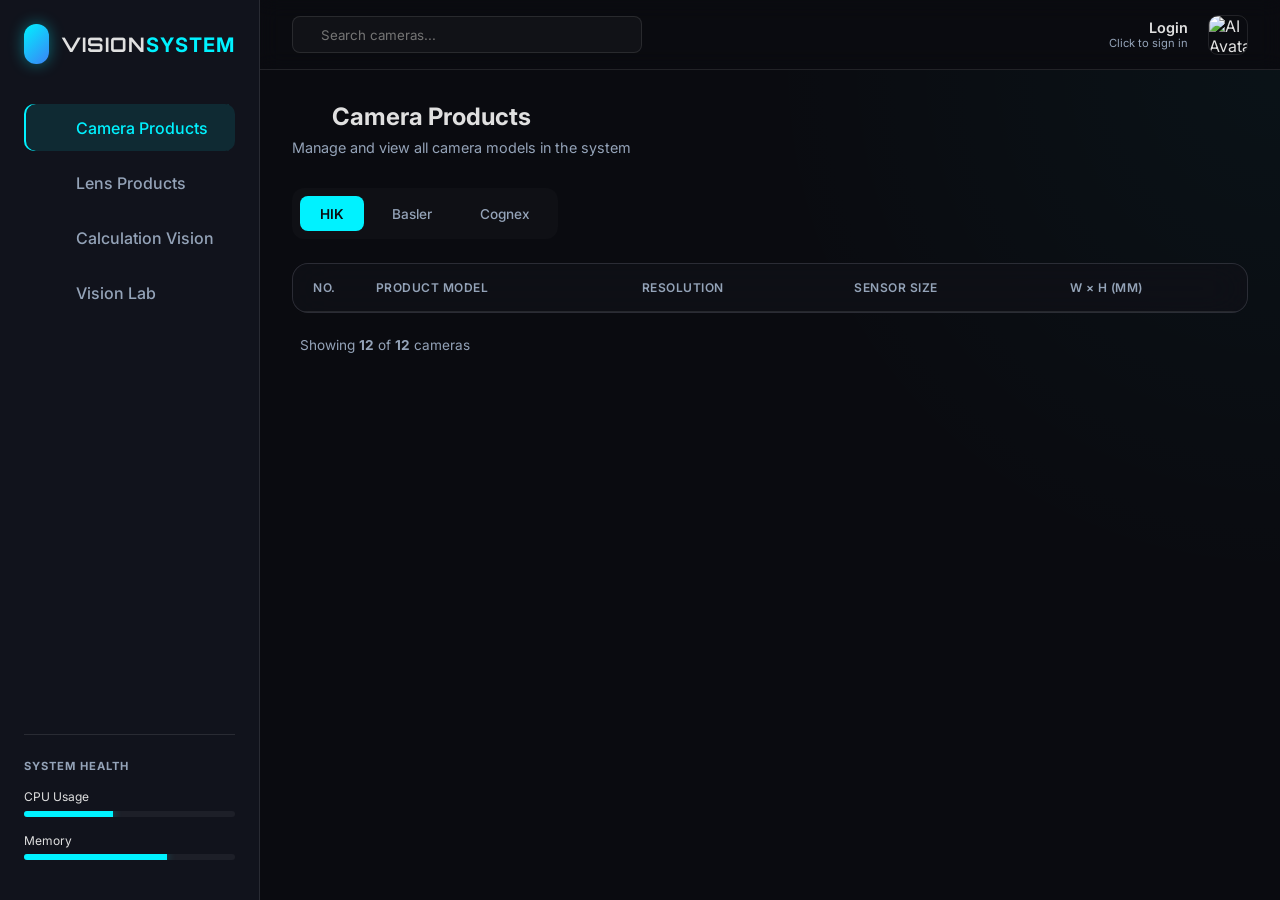
==== index.html @ fbef37b5 "Update index.html" ====
<!DOCTYPE html>
<html lang="vi">

<head>
    <meta charset="UTF-8">
    <meta name="viewport" content="width=device-width, initial-scale=1.0, viewport-fit=cover">
    <title>Vision System | Camera Management</title>
    <link rel="stylesheet" href="style.css">
    <link rel="preconnect" href="https://fonts.googleapis.com">
    <link rel="preconnect" href="https://fonts.gstatic.com" crossorigin>
    <link
        href="https://fonts.googleapis.com/css2?family=Inter:wght@300;400;500;600;700&family=Orbitron:wght@400;500;700&display=swap"
        rel="stylesheet">
    <script src="https://unpkg.com/lucide@latest"></script>
</head>

<body>
    <div class="app-container">
        <!-- Sidebar -->
        <aside class="sidebar">
            <div class="logo-container">
                <div class="logo-icon">
                    <i data-lucide="eye"></i>
                </div>
                <span class="logo-text">VISION<span>SYSTEM</span></span>
            </div>

            <nav class="nav-links">
                <a href="#" class="nav-item active" data-tab="cameras">
                    <i data-lucide="camera"></i>
                    <span>Camera Products</span>
                </a>
                <a href="#" class="nav-item" data-tab="lenses">
                    <i data-lucide="aperture"></i>
                    <span>Lens Products</span>
                </a>
                <a href="#" class="nav-item" data-tab="analytics" id="nav-calc">
                    <i data-lucide="calculator"></i>
                    <span>Calculation Vision</span>
                </a>
                <a href="#" class="nav-item" data-tab="vision-lab">
                    <i data-lucide="wrench"></i>
                    <span>Vision Lab</span>
                </a>
                <!-- <a href="#" class="nav-item" data-tab="settings">
                    <i data-lucide="settings"></i>
                    <span>Settings</span>
                </a> -->
            </nav>

            <div class="system-status">
                <div class="status-header">SYSTEM HEALTH</div>
                <div class="status-bar-container">
                    <div class="status-label">CPU Usage</div>
                    <div class="status-bar">
                        <div class="progress" style="width: 42%;"></div>
                    </div>
                </div>
                <div class="status-bar-container">
                    <div class="status-label">Memory</div>
                    <div class="status-bar">
                        <div class="progress" style="width: 68%;"></div>
                    </div>
                </div>
            </div>
        </aside>
        <div class="sidebar-overlay" id="sidebar-overlay"></div>

        <!-- Main Content -->
        <main class="main-content">
            <header class="top-bar">
                <div class="mobile-toggle" id="mobile-sidebar-toggle">
                    <i data-lucide="menu"></i>
                </div>
                <div class="search-container">
                    <i data-lucide="search"></i>
                    <input type="text" id="search-input" placeholder="Search cameras...">
                </div>
                <div class="user-profile">
                    <div class="user-info" id="user-login-trigger" style="cursor: pointer;">
                        <span class="user-name" id="display-user-name">Login</span>
                        <span class="user-role" id="display-user-role">Click to sign in</span>
                    </div>
                    <div class="avatar">
                        <img src="https://api.dicebear.com/7.x/bottts-neutral/svg?seed=VisionAI&backgroundColor=0d1117&eyes=eva&mouth=smile01"
                            alt="AI Avatar">
                    </div>
                    <button id="logout-btn" class="logout-btn" style="display: none;" title="Logout">
                        <i data-lucide="log-out"></i>
                    </button>
                </div>
            </header>

            <!-- Tab Content Area -->
            <div class="tab-content-area">

                <!-- Lens Products Tab -->
                <section id="tab-lenses" class="tab-panel">
                    <div class="page-header">
                        <h1><i data-lucide="aperture"></i> Lens Products</h1>
                        <p>Fixed Aperture and Telecentric Lens catalog</p>
                    </div>

                    <!-- Inner Tabs for Lens Categories -->
                    <div class="inner-tabs">
                        <button class="inner-tab-btn active" data-lens-category="fa">Lens FA</button>
                        <button class="inner-tab-btn" data-lens-category="tele">Lens Tele</button>
                    </div>

                    <!-- Lens FA Content -->
                    <div id="lens-fa-content" class="lens-category-content">
                        <div class="table-container glass-panel">
                            <table class="data-table" id="lens-table">
                                <thead>
                                    <tr>
                                        <th style="width: 50px;">No.</th>
                                        <th>Product Model</th>
                                        <th>Focal Length</th>
                                        <th>Image Size</th>
                                    </tr>
                                </thead>
                                <tbody id="lens-tbody">
                                    <!-- Data will be injected by JS -->
                                </tbody>
                            </table>
                        </div>
                        <div class="table-footer">
                            <span class="table-info">Showing <strong id="lens-showing-count">0</strong> of <strong
                                    id="lens-total-count">0</strong> lenses</span>
                        </div>
                    </div>

                    <!-- Lens Tele Content -->
                    <div id="lens-tele-content" class="lens-category-content" style="display: none;">
                        <div class="table-container glass-panel">
                            <table class="data-table" id="tele-table">
                                <thead>
                                    <tr>
                                        <th style="width: 50px;">No.</th>
                                        <th>Model Name</th>
                                        <th>Sensor Size</th>
                                        <th>Working Distance</th>
                                    </tr>
                                </thead>
                                <tbody id="tele-tbody">
                                    <!-- Data will be injected by JS -->
                                </tbody>
                            </table>
                        </div>
                        <div class="table-footer">
                            <span class="table-info">Showing <strong id="tele-showing-count">0</strong> of <strong
                                    id="tele-total-count">0</strong> lenses</span>
                        </div>
                    </div>
                </section>

                <!-- Camera List Tab -->
                <section id="tab-cameras" class="tab-panel active">
                    <div class="page-header">
                        <h1><i data-lucide="camera"></i> Camera Products</h1>
                        <p>Manage and view all camera models in the system</p>
                    </div>

                    <!-- Tab Control for Camera Categories -->
                    <div class="inner-tabs">
                        <button class="inner-tab-btn active" data-category="hik">HIK</button>
                        <button class="inner-tab-btn" data-category="basler">Basler</button>
                        <button class="inner-tab-btn" data-category="cognex">Cognex</button>
                    </div>

                    <!-- Camera Table -->
                    <div class="table-container glass-panel">
                        <table class="data-table" id="camera-table">
                            <thead>
                                <tr>
                                    <th style="width: 50px;">No.</th>
                                    <th>Product Model</th>
                                    <th>Resolution</th>
                                    <th>Sensor Size</th>
                                    <th>W × H (mm)</th>
                                </tr>
                            </thead>
                            <tbody id="camera-tbody">
                                <!-- Data will be injected by JS -->
                            </tbody>
                        </table>
                    </div>

                    <div class="table-footer">
                        <span class="table-info">Showing <strong id="showing-count">12</strong> of <strong
                                id="total-count">12</strong> cameras</span>
                        <div class="pagination" id="pagination-container">
                            <!-- Pagination buttons will be injected by JS -->
                        </div>
                    </div>
                </section>



                <!-- Calculation Vision Tab -->
                <section id="tab-analytics" class="tab-panel">
                    <div class="page-header">
                        <h1><i data-lucide="calculator"></i> Calculation Vision</h1>
                        <p>Calculate Field of View (FOV) based on lens and camera parameters</p>
                    </div>

                    <!-- FA Lens Calculator -->
                    <div class="calculator-container glass-panel" style="margin-bottom: 2.5rem;">
                        <h2
                            style="margin-bottom: 1.5rem; display: flex; align-items: center; gap: 0.5rem; font-size: 1.25rem; color: var(--accent);">
                            <i data-lucide="aperture"></i> FA Lens Calculator
                        </h2>
                        <div class="calc-grid">
                            <!-- Lens Selection -->
                            <div class="calc-section">
                                <h3><i data-lucide="aperture"></i> Lens Parameters</h3>
                                <div class="calc-row">
                                    <label for="calc-lens-type">Lens Type</label>
                                    <div class="search-select-container">
                                        <input type="text" id="calc-lens-type" class="calc-input search-select-input"
                                            placeholder="-- Search Lens --" autocomplete="off">
                                        <div class="search-select-results" id="calc-lens-results"></div>
                                    </div>
                                </div>
                                <div class="calc-row">
                                    <label for="calc-focal-length">Focal Length</label>
                                    <input type="text" id="calc-focal-length" class="calc-input" readonly
                                        placeholder="Auto from lens">
                                </div>
                                <div class="calc-row">
                                    <label for="calc-image-size">Image Size</label>
                                    <input type="text" id="calc-image-size" class="calc-input" readonly
                                        placeholder="Auto from lens">
                                </div>
                                <div class="calc-row-flex">
                                    <div class="checkbox-group">
                                        <input type="checkbox" id="use-adapter-ring">
                                        <label for="use-adapter-ring">Adapter Ring</label>
                                    </div>
                                    <div class="input-group-sub" id="ring-length-container" style="display: none;">
                                        <label for="calc-ring-length">Length (mm)</label>
                                        <input type="number" id="calc-ring-length" class="calc-input-small" value="5"
                                            step="0.5" min="0">
                                    </div>
                                </div>
                            </div>

                            <!-- Camera Selection -->
                            <div class="calc-section">
                                <h3><i data-lucide="camera"></i> Camera Parameters</h3>
                                <div class="calc-row">
                                    <label for="calc-camera-type">Camera Type</label>
                                    <div class="search-select-container">
                                        <input type="text" id="calc-camera-type" class="calc-input search-select-input"
                                            placeholder="-- Search Camera --" autocomplete="off">
                                        <div class="search-select-results" id="calc-camera-results"></div>
                                    </div>
                                </div>
                                <div class="calc-row">
                                    <label for="calc-sensor-size">Sensor Size (W×H)</label>
                                    <input type="text" id="calc-sensor-size" class="calc-input" readonly
                                        placeholder="Auto from camera">
                                </div>
                            </div>

                            <!-- FOV Calculation -->
                            <div class="calc-section calc-results">
                                <h3><i data-lucide="scan"></i> FOV Calculation</h3>
                                <div class="calc-row">
                                    <label for="calc-fov-width">FOV Width (mm)</label>
                                    <input type="number" id="calc-fov-width" class="calc-input"
                                        placeholder="Enter or Result">
                                </div>
                                <div class="calc-row">
                                    <label for="calc-fov-height">FOV Height (mm)</label>
                                    <input type="text" id="calc-fov-height" class="calc-input result" readonly
                                        placeholder="Auto calculated">
                                </div>
                                <div class="calc-row">
                                    <label for="calc-working-distance">Working Distance (mm)</label>
                                    <input type="number" id="calc-working-distance" class="calc-input"
                                        placeholder="Enter or Result">
                                </div>
                                <div class="calc-row">
                                    <label for="calc-pixel-size">Pixel Size (mm/px)</label>
                                    <input type="text" id="calc-pixel-size" class="calc-input result" readonly
                                        placeholder="Auto calculated">
                                </div>
                                <div class="calc-row">
                                    <label for="calc-vision-error">Vision Accuracy (mm)</label>
                                    <input type="text" id="calc-vision-error" class="calc-input result" readonly
                                        placeholder="Auto calculated">
                                </div>
                                <div class="calc-btn-group">
                                    <button id="calc-fov-btn" class="calc-btn">
                                        <i data-lucide="arrow-right"></i> WD → FOV
                                    </button>
                                    <button id="calc-wd-btn" class="calc-btn calc-btn-alt">
                                        <i data-lucide="arrow-left"></i> FOV → WD
                                    </button>
                                </div>
                            </div>
                        </div>
                    </div>

                    <!-- Telecentric Lens Calculator -->
                    <div class="calculator-container glass-panel">
                        <h2
                            style="margin-bottom: 1.5rem; display: flex; align-items: center; gap: 0.5rem; font-size: 1.25rem; color: var(--purple);">
                            <i data-lucide="focus"></i> Telecentric Lens Calculator
                        </h2>
                        <div class="calc-grid">
                            <!-- Lens Selection -->
                            <div class="calc-section">
                                <h3><i data-lucide="focus"></i> Tele Lens Parameters</h3>
                                <div class="calc-row">
                                    <label for="tele-calc-lens-type">Lens Type</label>
                                    <div class="search-select-container">
                                        <input type="text" id="tele-calc-lens-type"
                                            class="calc-input search-select-input" placeholder="-- Search Tele Lens --"
                                            autocomplete="off">
                                        <div class="search-select-results" id="tele-calc-lens-results"></div>
                                    </div>
                                </div>
                                <div class="calc-row">
                                    <label for="tele-calc-magnification">Magnification (β)</label>
                                    <input type="text" id="tele-calc-magnification" class="calc-input"
                                        placeholder="e.g. 1.0">
                                </div>
                                <div class="calc-row">
                                    <label for="tele-calc-wd-range">Working Distance</label>
                                    <input type="text" id="tele-calc-wd-range" class="calc-input" readonly
                                        placeholder="Auto from lens">
                                </div>
                            </div>

                            <!-- Camera Selection -->
                            <div class="calc-section">
                                <h3><i data-lucide="camera"></i> Camera Parameters</h3>
                                <div class="calc-row">
                                    <label for="tele-calc-camera-type">Camera Type</label>
                                    <div class="search-select-container">
                                        <input type="text" id="tele-calc-camera-type"
                                            class="calc-input search-select-input" placeholder="-- Search Camera --"
                                            autocomplete="off">
                                        <div class="search-select-results" id="tele-calc-camera-results"></div>
                                    </div>
                                </div>
                                <div class="calc-row">
                                    <label for="tele-calc-sensor-size">Sensor Size (W×H)</label>
                                    <input type="text" id="tele-calc-sensor-size" class="calc-input" readonly
                                        placeholder="Auto from camera">
                                </div>
                            </div>

                            <!-- FOV Calculation -->
                            <div class="calc-section calc-results"
                                style="background: rgba(139, 92, 246, 0.05); border-color: rgba(139, 92, 246, 0.2);">
                                <h3><i data-lucide="scan"></i> FOV Calculation</h3>
                                <div class="calc-row">
                                    <label>Calculation Mode</label>
                                    <div
                                        style="font-size: 0.75rem; color: var(--text-secondary); margin-bottom: 0.5rem;">
                                        FOV = Sensor Size / Magnification
                                    </div>
                                </div>
                                <div class="calc-row">
                                    <label for="tele-calc-fov-width">FOV Width (mm)</label>
                                    <input type="text" id="tele-calc-fov-width" class="calc-input result" readonly
                                        placeholder="Result"
                                        style="color: var(--purple); border-color: var(--purple); background: rgba(139, 92, 246, 0.1);">
                                </div>
                                <div class="calc-row">
                                    <label for="tele-calc-fov-height">FOV Height (mm)</label>
                                    <input type="text" id="tele-calc-fov-height" class="calc-input result" readonly
                                        placeholder="Result"
                                        style="color: var(--purple); border-color: var(--purple); background: rgba(139, 92, 246, 0.1);">
                                </div>
                                <div class="calc-row">
                                    <label for="tele-calc-pixel-size">Pixel Size (mm/px)</label>
                                    <input type="text" id="tele-calc-pixel-size" class="calc-input result" readonly
                                        placeholder="Result"
                                        style="color: var(--purple); border-color: var(--purple); background: rgba(139, 92, 246, 0.1);">
                                </div>
                                <div class="calc-row">
                                    <label for="tele-calc-vision-error">Vision Accuracy (mm)</label>
                                    <input type="text" id="tele-calc-vision-error" class="calc-input result" readonly
                                        placeholder="Result"
                                        style="color: var(--purple); border-color: var(--purple); background: rgba(139, 92, 246, 0.1);">
                                </div>
                                <button id="tele-calc-fov-btn" class="calc-btn"
                                    style="background: linear-gradient(135deg, var(--purple), var(--blue));">
                                    <i data-lucide="calculator"></i> Calculate FOV
                                </button>
                            </div>
                        </div>
                    </div>
                </section>

                <!-- Vision Lab Tab (Consolidated) -->
                <section id="tab-vision-lab" class="tab-panel">
                    <div class="page-header">
                        <h1><i data-lucide="wrench"></i> Vision Lab</h1>
                        <p>Image simulation and processing tools</p>
                    </div>

                    <!-- Inner Tabs for Vision Lab -->
                    <div class="inner-tabs" style="margin-bottom: 2rem;">
                        <button class="inner-tab-btn active" data-vision-tool="lighting">Lighting Simulation</button>
                        <button class="inner-tab-btn" data-vision-tool="converter">Image Converter</button>
                    </div>

                    <!-- Lighting Sim Content -->
                    <div id="vision-lighting-content" class="vision-tool-content">
                        <div class="light-sim-container">
                            <!-- Controls Sidebar -->
                            <div class="light-controls glass-panel">
                                <div class="control-group">
                                    <h3><i data-lucide="upload"></i> Input Image</h3>
                                    <div class="upload-options">
                                        <div class="upload-area" id="light-upload-area">
                                            <i data-lucide="image-plus"></i>
                                            <span>Upload File</span>
                                            <input type="file" id="light-file-input" accept="image/*"
                                                style="display: none;">
                                        </div>
                                        <button class="camera-btn" id="light-camera-btn">
                                            <i data-lucide="camera"></i>
                                            <span>Take Photo</span>
                                        </button>
                                    </div>
                                    <!-- Camera Preview Container (Hidden by default) -->
                                    <div id="camera-preview-container" style="display: none; margin-top: 1rem;">
                                        <video id="camera-video" autoplay playsinline
                                            style="width: 100%; border-radius: 8px; border: 1px solid var(--accent);"></video>
                                        <button id="camera-capture-btn" class="calc-btn" style="margin-top: 0.5rem;">
                                            <i data-lucide="aperture"></i> Capture
                                        </button>
                                    </div>
                                </div>

                                <div class="control-group">
                                    <h3><i data-lucide="layers"></i> Light Source</h3>
                                    <div class="light-modes-grid">
                                        <button class="light-mode-btn active" data-light="none"
                                            title="Normal lighting">Normal</button>
                                        <button class="light-mode-btn" data-light="coaxial"
                                            title="Specular surfaces, engravings">Coaxial</button>
                                        <button class="light-mode-btn" data-light="ring-flat"
                                            title="General inspection, high contrast">Ring Flat</button>
                                        <button class="light-mode-btn" data-light="darkfield"
                                            title="Scratches, cracks, edges">Dark Field</button>
                                        <button class="light-mode-btn" data-light="backlight"
                                            title="Sizing, outer dimensions">Backlight</button>
                                        <button class="light-mode-btn" data-light="dome"
                                            title="Highly reflective, curved parts">Diffuse Dome</button>
                                        <button class="light-mode-btn" data-light="bar"
                                            title="Side lighting, texture">Bar Light</button>
                                        <button class="light-mode-btn" data-light="diffuse"
                                            title="Uniform broad lighting">Diffuse Area</button>
                                    </div>
                                    <div id="light-usage-tip" class="usage-tip-panel">
                                        <span class="tip-label">Application Tip:</span>
                                        <span id="light-tip-text">Choose a light source to see best usage
                                            scenarios.</span>
                                    </div>
                                </div>

                                <div class="control-group">
                                    <h3><i data-lucide="sliders"></i> Adjustments</h3>
                                    <div class="slider-row">
                                        <label>Intensity</label>
                                        <input type="range" id="light-intensity" min="0" max="200" value="100">
                                    </div>
                                    <div class="slider-row">
                                        <label>Contrast / Sharpness</label>
                                        <input type="range" id="light-contrast" min="0" max="200" value="100">
                                    </div>
                                    <div class="slider-row" id="threshold-container" style="display: none;">
                                        <label>Threshold (Backlight)</label>
                                        <input type="range" id="light-threshold" min="0" max="255" value="128">
                                    </div>
                                    <div class="slider-row" id="edge-container" style="display: none;">
                                        <label>Edge Sensitivity (Dark Field)</label>
                                        <input type="range" id="light-edge" min="0" max="100" value="30">
                                    </div>
                                </div>
                            </div>

                            <!-- Preview Area -->
                            <div class="light-preview-pane glass-panel">
                                <div class="preview-wrapper" id="light-preview-wrapper">
                                    <div class="no-image-placeholder">
                                        <i data-lucide="image"></i>
                                        <p>Please upload an image to start simulation</p>
                                    </div>
                                    <img id="light-sim-image" src="" alt="Simulated Image" style="display: none;">
                                    <div id="light-overlay-layer"></div>
                                </div>
                            </div>
                        </div>
                    </div>

                    <!-- Image Converter Content -->
                    <div id="vision-converter-content" class="vision-tool-content" style="display: none;">
                        <div class="converter-container">
                            <!-- Controls -->
                            <div class="converter-controls glass-panel">
                                <div class="control-group">
                                    <h3><i data-lucide="upload"></i> Input Image</h3>
                                    <div class="upload-area" id="conv-upload-area">
                                        <i data-lucide="image-plus"></i>
                                        <span>Select Color Image</span>
                                        <input type="file" id="conv-file-input" accept="image/*" style="display: none;">
                                    </div>
                                </div>

                                <div class="control-group">
                                    <h3><i data-lucide="settings"></i> Conversion Mode</h3>
                                    <select id="conv-mode-select" class="calc-input">
                                        <option value="intensity">Intensity</option>
                                        <option value="red">Red Channel</option>
                                        <option value="green">Green Channel</option>
                                        <option value="blue">Blue Channel</option>
                                        <option value="hsi-i">HSI Intensity</option>
                                        <option value="hsi-s">HSI Saturation</option>
                                        <option value="hsi-h">HSI Hue</option>
                                    </select>
                                </div>

                                <div class="control-group" style="margin-top: auto;">
                                    <button id="conv-download-btn" class="calc-btn" disabled>
                                        <i data-lucide="download"></i> Download Image
                                    </button>
                                </div>
                            </div>

                            <!-- Preview Panes -->
                            <div class="converter-previews">
                                <div class="preview-card glass-panel">
                                    <div class="preview-header">ORIGINAL</div>
                                    <div class="preview-canvas-container">
                                        <canvas id="conv-source-canvas"></canvas>
                                        <div class="canvas-placeholder" id="conv-source-placeholder">
                                            <i data-lucide="image"></i>
                                            <p>No Image</p>
                                        </div>
                                    </div>
                                </div>
                                <div class="preview-card glass-panel highlight-border">
                                    <div class="preview-header">CONVERTED (MONO)</div>
                                    <div class="preview-canvas-container">
                                        <canvas id="conv-result-canvas"></canvas>
                                        <div class="canvas-placeholder" id="conv-result-placeholder">
                                            <i data-lucide="cpu"></i>
                                            <p>Waiting for conversion...</p>
                                        </div>
                                    </div>
                                </div>
                            </div>
                        </div>
                    </div>
                </section>

                <!-- Settings Tab
                <section id="tab-settings" class="tab-panel">
                    <div class="page-header">
                        <h1><i data-lucide="settings"></i> Settings</h1>
                        <p>System configuration and preferences</p>
                    </div>
                    <div class="coming-soon">
                        <i data-lucide="construction"></i>
                        <span>Settings Module Coming Soon</span>
                    </div>
                </section> -->
            </div>
        </main>
    </div>

    <!-- Login Modal -->
    <div class="modal-overlay" id="login-modal">
        <div class="login-card glass-panel">
            <div class="login-header">
                <i data-lucide="lock"></i>
                <h2>Security Login</h2>
                <p>Authorized personnel only</p>
            </div>
            <form id="login-form">
                <div class="form-group">
                    <label>User ID</label>
                    <div class="input-with-icon">
                        <i data-lucide="user"></i>
                        <input type="text" id="login-id" value="Admin" placeholder="Enter ID" required>
                    </div>
                </div>
                <div class="form-group">
                    <label>Password</label>
                    <div class="input-with-icon">
                        <i data-lucide="key"></i>
                        <input type="password" id="login-pass" placeholder="Enter Password" required>
                    </div>
                </div>
                <div id="login-error" class="login-error-msg"></div>
                <button type="submit" class="login-submit-btn">
                    <span>Sign In</span>
                    <i data-lucide="log-in"></i>
                </button>
            </form>
            <button class="modal-close" id="close-login-btn">
                <i data-lucide="x"></i>
            </button>
        </div>
    </div>

    <script src="app.js"></script>
</body>

</html>
---- style.css ----
:root {
    --bg-dark: #0a0b10;
    --bg-card: rgba(25, 27, 38, 0.7);
    --bg-sidebar: #11131c;
    --accent: #00f2ff;
    --accent-glow: rgba(0, 242, 255, 0.4);
    --text-primary: #e0e0e0;
    --text-secondary: #94a3b8;
    --glass-border: rgba(255, 255, 255, 0.1);
    --blue: #3b82f6;
    --purple: #8b5cf6;
    --green: #10b981;
    --orange: #f59e0b;
    --red: #ef4444;
}

* {
    margin: 0;
    padding: 0;
    box-sizing: border-box;
    font-family: 'Inter', sans-serif;
}

body {
    background-color: var(--bg-dark);
    color: var(--text-primary);
    height: 100vh;
    overflow: hidden;
}

.app-container {
    display: flex;
    height: 100vh;
    width: 100vw;
}

/* Sidebar */
.sidebar {
    width: 260px;
    background-color: var(--bg-sidebar);
    border-right: 1px solid var(--glass-border);
    display: flex;
    flex-direction: column;
    padding: 1.5rem;
    z-index: 100;
}

.logo-container {
    display: flex;
    align-items: center;
    gap: 0.75rem;
    margin-bottom: 2.5rem;
}

.logo-icon {
    width: 40px;
    height: 40px;
    background: linear-gradient(135deg, var(--accent), var(--blue));
    border-radius: 12px;
    display: flex;
    align-items: center;
    justify-content: center;
    color: var(--bg-dark);
    box-shadow: 0 0 15px var(--accent-glow);
}

.logo-text {
    font-family: 'Orbitron', sans-serif;
    font-weight: 700;
    font-size: 1.25rem;
    letter-spacing: 1px;
}

.logo-text span {
    color: var(--accent);
}

.nav-links {
    display: flex;
    flex-direction: column;
    gap: 0.5rem;
    flex-grow: 1;
}

.nav-item {
    display: flex;
    align-items: center;
    gap: 1rem;
    padding: 0.85rem 1rem;
    text-decoration: none;
    color: var(--text-secondary);
    border-radius: 10px;
    transition: all 0.2s ease;
    font-weight: 500;
    cursor: pointer;
}

.nav-item i {
    width: 20px;
}

.nav-item:hover {
    background: rgba(255, 255, 255, 0.05);
    color: var(--text-primary);
}

.nav-item.active {
    background: rgba(0, 242, 255, 0.1);
    color: var(--accent);
    box-shadow: inset 2px 0 0 var(--accent);
}

.system-status {
    margin-top: 2rem;
    padding-top: 1.5rem;
    border-top: 1px solid var(--glass-border);
}

.status-header {
    font-size: 0.7rem;
    color: var(--text-secondary);
    letter-spacing: 1px;
    margin-bottom: 1rem;
    font-weight: 700;
}

.status-bar-container {
    margin-bottom: 1rem;
}

.status-label {
    font-size: 0.75rem;
    margin-bottom: 0.4rem;
}

.status-bar {
    height: 6px;
    background: rgba(255, 255, 255, 0.05);
    border-radius: 3px;
    overflow: hidden;
}

.progress {
    height: 100%;
    background: var(--accent);
    box-shadow: 0 0 10px var(--accent-glow);
    transition: width 0.5s ease-out;
}

/* Main Content */
.main-content {
    flex-grow: 1;
    display: flex;
    flex-direction: column;
    overflow: hidden;
}

.top-bar {
    height: 70px;
    padding: 0 2rem;
    display: flex;
    align-items: center;
    justify-content: space-between;
    border-bottom: 1px solid var(--glass-border);
    backdrop-filter: blur(10px);
    flex-shrink: 0;
}

.search-container {
    display: flex;
    align-items: center;
    gap: 0.75rem;
    background: rgba(255, 255, 255, 0.03);
    padding: 0.6rem 1rem;
    border-radius: 8px;
    width: 350px;
    border: 1px solid var(--glass-border);
}

.search-container input {
    background: none;
    border: none;
    color: var(--text-primary);
    width: 100%;
    outline: none;
}

.user-profile {
    display: flex;
    align-items: center;
    gap: 1.25rem;
}

.notifications {
    position: relative;
    cursor: pointer;
    color: var(--text-secondary);
}

.notification-badge {
    position: absolute;
    top: -6px;
    right: -6px;
    background: var(--red);
    color: #fff;
    font-size: 0.6rem;
    font-weight: 700;
    padding: 2px 5px;
    border-radius: 10px;
}

.divider {
    width: 1px;
    height: 30px;
    background: var(--glass-border);
}

.user-info {
    display: flex;
    flex-direction: column;
    align-items: flex-end;
}

.user-name {
    font-weight: 600;
    font-size: 0.9rem;
}

.user-role {
    font-size: 0.7rem;
    color: var(--text-secondary);
}

.avatar {
    width: 40px;
    height: 40px;
    border-radius: 10px;
    overflow: hidden;
    border: 1px solid var(--glass-border);
}

.avatar img {
    width: 100%;
    height: 100%;
    object-fit: cover;
}

/* Tab Content Area */
.tab-content-area {
    flex-grow: 1;
    padding: 2rem;
    overflow-y: auto;
    background: radial-gradient(circle at top right, rgba(0, 242, 255, 0.03), transparent 40%);
}

.tab-panel {
    display: none;
    animation: fadeIn 0.3s ease;
}

.tab-panel.active {
    display: block;
}

@keyframes fadeIn {
    from {
        opacity: 0;
        transform: translateY(10px);
    }

    to {
        opacity: 1;
        transform: translateY(0);
    }
}

.page-header {
    margin-bottom: 2rem;
}

.page-header h1 {
    font-size: 1.5rem;
    display: flex;
    align-items: center;
    gap: 0.75rem;
    margin-bottom: 0.5rem;
}

.page-header h1 i {
    color: var(--accent);
    width: 28px;
}

.page-header p {
    color: var(--text-secondary);
    font-size: 0.9rem;
}

/* Stats Grid */
.stats-grid {
    display: grid;
    grid-template-columns: repeat(auto-fit, minmax(200px, 1fr));
    gap: 1.5rem;
}

.stat-card {
    background: var(--bg-card);
    border: 1px solid var(--glass-border);
    border-radius: 16px;
    padding: 1.5rem;
    display: flex;
    align-items: center;
    gap: 1.25rem;
    backdrop-filter: blur(12px);
    transition: transform 0.3s ease, border-color 0.3s ease;
}

.stat-card:hover {
    transform: translateY(-5px);
    border-color: rgba(255, 255, 255, 0.2);
}

.stat-icon {
    width: 50px;
    height: 50px;
    border-radius: 12px;
    display: flex;
    align-items: center;
    justify-content: center;
}

.stat-icon.blue {
    background: rgba(59, 130, 246, 0.15);
    color: var(--blue);
}

.stat-icon.purple {
    background: rgba(139, 92, 246, 0.15);
    color: var(--purple);
}

.stat-icon.green {
    background: rgba(16, 185, 129, 0.15);
    color: var(--green);
}

.stat-icon.orange {
    background: rgba(245, 158, 11, 0.15);
    color: var(--orange);
}

.stat-info {
    display: flex;
    flex-direction: column;
}

.stat-label {
    font-size: 0.8rem;
    color: var(--text-secondary);
}

.stat-value {
    font-size: 1.75rem;
    font-weight: 700;
}

/* Inner Tabs (Category Tabs) */
.inner-tabs {
    display: flex;
    gap: 0.5rem;
    margin-bottom: 1.5rem;
    background: rgba(255, 255, 255, 0.02);
    padding: 0.5rem;
    border-radius: 12px;
    width: fit-content;
}

.inner-tab-btn {
    padding: 0.6rem 1.25rem;
    background: transparent;
    border: none;
    color: var(--text-secondary);
    font-size: 0.85rem;
    font-weight: 500;
    border-radius: 8px;
    cursor: pointer;
    transition: all 0.2s ease;
}

.inner-tab-btn:hover {
    color: var(--text-primary);
    background: rgba(255, 255, 255, 0.05);
}

.inner-tab-btn.active {
    background: var(--accent);
    color: var(--bg-dark);
    font-weight: 600;
}

/* Table Styles */
.table-container {
    border-radius: 16px;
    overflow: hidden;
}

.glass-panel {
    background: var(--bg-card);
    border: 1px solid var(--glass-border);
    backdrop-filter: blur(20px);
}

.data-table {
    width: 100%;
    border-collapse: collapse;
}

.data-table th,
.data-table td {
    padding: 1rem 1.25rem;
    text-align: left;
    border-bottom: 1px solid var(--glass-border);
}

.data-table th {
    background: rgba(0, 0, 0, 0.3);
    font-size: 0.75rem;
    font-weight: 600;
    text-transform: uppercase;
    letter-spacing: 0.5px;
    color: var(--text-secondary);
}

.data-table tbody tr {
    transition: background 0.2s ease;
}

.data-table tbody tr:hover {
    background: rgba(0, 242, 255, 0.05);
}

.data-table td {
    font-size: 0.9rem;
}

.model-name {
    font-weight: 600;
    color: var(--accent);
}

.resolution-badge {
    display: inline-block;
    padding: 0.3rem 0.6rem;
    background: rgba(139, 92, 246, 0.15);
    color: var(--purple);
    border-radius: 6px;
    font-size: 0.8rem;
    font-weight: 500;
}

.sensor-badge {
    display: inline-block;
    padding: 0.3rem 0.6rem;
    background: rgba(16, 185, 129, 0.15);
    color: var(--green);
    border-radius: 6px;
    font-size: 0.8rem;
    font-weight: 500;
}

.dimension-badge {
    display: inline-block;
    padding: 0.3rem 0.6rem;
    background: rgba(249, 115, 22, 0.15);
    color: #f97316;
    border-radius: 6px;
    font-size: 0.8rem;
    font-weight: 500;
}

.status-badge {
    display: inline-flex;
    align-items: center;
    gap: 0.4rem;
    padding: 0.3rem 0.75rem;
    border-radius: 20px;
    font-size: 0.75rem;
    font-weight: 600;
}

.status-badge.available {
    background: rgba(16, 185, 129, 0.15);
    color: var(--green);
}

.status-badge.delisting {
    background: rgba(245, 158, 11, 0.15);
    color: var(--orange);
}

.status-dot {
    width: 6px;
    height: 6px;
    border-radius: 50%;
    background: currentColor;
}

.action-btn {
    background: rgba(255, 255, 255, 0.05);
    border: 1px solid var(--glass-border);
    color: var(--text-secondary);
    padding: 0.4rem;
    border-radius: 6px;
    cursor: pointer;
    transition: all 0.2s ease;
    margin-right: 0.25rem;
}

.action-btn:hover {
    background: var(--accent);
    color: var(--bg-dark);
    border-color: var(--accent);
}

/* Table Footer */
.table-footer {
    display: flex;
    justify-content: space-between;
    align-items: center;
    margin-top: 1.5rem;
    padding: 0 0.5rem;
}

.table-info {
    font-size: 0.85rem;
    color: var(--text-secondary);
}

.pagination {
    display: flex;
    gap: 0.5rem;
}

.page-btn {
    width: 36px;
    height: 36px;
    display: flex;
    align-items: center;
    justify-content: center;
    background: rgba(255, 255, 255, 0.03);
    border: 1px solid var(--glass-border);
    border-radius: 8px;
    color: var(--text-secondary);
    font-size: 0.85rem;
    cursor: pointer;
    transition: all 0.2s ease;
}

.page-btn:hover {
    background: rgba(255, 255, 255, 0.08);
    color: var(--text-primary);
}

.page-btn.active {
    background: var(--accent);
    color: var(--bg-dark);
    border-color: var(--accent);
}

/* Coming Soon */
.coming-soon {
    display: flex;
    flex-direction: column;
    align-items: center;
    justify-content: center;
    height: 300px;
    color: var(--text-secondary);
    gap: 1rem;
}

.coming-soon i {
    width: 48px;
    height: 48px;
    opacity: 0.5;
}

.coming-soon span {
    font-size: 1.1rem;
}

/* Checkbox */
input[type="checkbox"] {
    width: 16px;
    height: 16px;
    accent-color: var(--accent);
    cursor: pointer;
}

/* Scrollbar */
::-webkit-scrollbar {
    width: 6px;
    height: 6px;
}

::-webkit-scrollbar-track {
    background: transparent;
}

::-webkit-scrollbar-thumb {
    background: rgba(255, 255, 255, 0.1);
    border-radius: 3px;
}

::-webkit-scrollbar-thumb:hover {
    background: rgba(255, 255, 255, 0.2);
}

/* FOV Calculator */
.calculator-container {
    padding: 2rem;
    border-radius: 16px;
}

.calc-grid {
    display: grid;
    grid-template-columns: repeat(3, 1fr);
    gap: 2rem;
}

.calc-section {
    padding: 1.5rem;
    background: rgba(0, 0, 0, 0.2);
    border-radius: 12px;
    border: 1px solid var(--glass-border);
}

.calc-section h3 {
    display: flex;
    align-items: center;
    gap: 0.5rem;
    font-size: 1rem;
    margin-bottom: 1.5rem;
    color: var(--accent);
}

.calc-section h3 i {
    width: 20px;
}

.calc-row {
    margin-bottom: 1.25rem;
}

.calc-row label {
    display: block;
    font-size: 0.8rem;
    color: var(--text-secondary);
    margin-bottom: 0.5rem;
    font-weight: 500;
}

.calc-input {
    width: 100%;
    padding: 0.75rem 1rem;
    background: rgba(255, 255, 255, 0.05);
    border: 1px solid var(--glass-border);
    border-radius: 8px;
    color: var(--text-primary);
    font-size: 0.9rem;
    transition: all 0.2s ease;
}

.calc-input:focus {
    outline: none;
    border-color: var(--accent);
    box-shadow: 0 0 0 3px rgba(0, 242, 255, 0.1);
}

.calc-input[readonly] {
    background: rgba(0, 0, 0, 0.3);
    cursor: default;
}

.calc-input.result {
    background: rgba(0, 242, 255, 0.1);
    border-color: var(--accent);
    color: var(--accent);
    font-weight: 600;
    font-size: 1rem;
}

.calc-btn {
    width: 100%;
    padding: 1rem;
    background: linear-gradient(135deg, var(--accent), var(--blue));
    border: none;
    border-radius: 10px;
    color: var(--bg-dark);
    font-size: 1rem;
    font-weight: 600;
    cursor: pointer;
    display: flex;
    align-items: center;
    justify-content: center;
    gap: 0.5rem;
    transition: all 0.3s ease;
    margin-top: 0.5rem;
}

.calc-btn:hover {
    transform: translateY(-2px);
    box-shadow: 0 8px 20px rgba(0, 242, 255, 0.3);
}

.calc-btn i {
    width: 20px;
}

.calc-results {
    background: rgba(0, 242, 255, 0.05);
    border-color: rgba(0, 242, 255, 0.2);
}

.calc-row-flex {
    display: flex;
    align-items: center;
    gap: 1.5rem;
    margin-top: 1rem;
    padding-top: 1rem;
    border-top: 1px solid var(--glass-border);
}

.checkbox-group {
    display: flex;
    align-items: center;
    gap: 0.5rem;
}

.checkbox-group label {
    margin-bottom: 0;
    cursor: pointer;
}

.input-group-sub {
    display: flex;
    align-items: center;
    gap: 0.75rem;
    animation: slideIn 0.3s ease;
}

.calc-input-small {
    width: 80px;
    padding: 0.5rem;
    background: rgba(255, 255, 255, 0.05);
    border: 1px solid var(--glass-border);
    border-radius: 6px;
    color: var(--accent);
    font-weight: 600;
    text-align: center;
}

@keyframes slideIn {
    from {
        opacity: 0;
        transform: translateX(-10px);
    }

    to {
        opacity: 1;
        transform: translateX(0);
    }
}

@media (max-width: 1200px) {
    .calc-grid {
        grid-template-columns: 1fr 1fr;
    }
}

@media (max-width: 768px) {
    .calc-grid {
        grid-template-columns: 1fr;
    }
}

.calc-btn-group {
    display: flex;
    gap: 0.75rem;
    margin-top: 0.5rem;
}

.calc-btn-group .calc-btn {
    flex: 1;
    padding: 0.85rem;
    font-size: 0.9rem;
}

.calc-btn-alt {
    background: linear-gradient(135deg, var(--purple), var(--blue)) !important;
}

.calc-btn-alt:hover {
    box-shadow: 0 8px 20px rgba(139, 92, 246, 0.3) !important;
}

/* Nav Disabled State */
.nav-item.nav-disabled {
    opacity: 0.5;
    cursor: not-allowed;
    filter: grayscale(1);
    position: relative;
}

/* Modal Overlay */
.modal-overlay {
    position: fixed;
    top: 0;
    left: 0;
    width: 100%;
    height: 100%;
    background: rgba(0, 0, 0, 0.8);
    backdrop-filter: blur(8px);
    display: none;
    /* Hidden by default */
    align-items: center;
    justify-content: center;
    z-index: 1000;
}

.modal-overlay.active {
    display: flex;
}

/* Login Card */
.login-card {
    width: 400px;
    padding: 2.5rem;
    position: relative;
    border: 1px solid rgba(0, 242, 255, 0.2);
    box-shadow: 0 0 50px rgba(0, 0, 0, 0.5), 0 0 20px rgba(0, 242, 255, 0.1);
}

.login-header {
    text-align: center;
    margin-bottom: 2rem;
}

.login-header i {
    width: 50px;
    height: 50px;
    color: var(--accent);
    margin-bottom: 1rem;
}

.login-header h2 {
    font-family: 'Orbitron', sans-serif;
    font-size: 1.5rem;
    margin-bottom: 0.5rem;
    color: var(--text-primary);
}

.login-header p {
    color: var(--text-secondary);
    font-size: 0.85rem;
}

/* Form Styles */
.form-group {
    margin-bottom: 1.5rem;
}

.form-group label {
    display: block;
    font-size: 0.75rem;
    text-transform: uppercase;
    letter-spacing: 1px;
    color: var(--text-secondary);
    margin-bottom: 0.5rem;
}

.input-with-icon {
    position: relative;
    display: flex;
    align-items: center;
}

.input-with-icon i {
    position: absolute;
    left: 1rem;
    width: 18px;
    color: var(--text-secondary);
}

.input-with-icon input {
    width: 100%;
    background: rgba(255, 255, 255, 0.03);
    border: 1px solid var(--glass-border);
    padding: 0.85rem 1rem 0.85rem 3rem;
    border-radius: 10px;
    color: var(--text-primary);
    outline: none;
    transition: all 0.3s ease;
}

.input-with-icon input:focus {
    border-color: var(--accent);
    background: rgba(0, 242, 255, 0.05);
    box-shadow: 0 0 15px rgba(0, 242, 255, 0.1);
}

.login-submit-btn {
    width: 100%;
    padding: 1rem;
    background: linear-gradient(135deg, var(--accent), var(--blue));
    border: none;
    border-radius: 10px;
    color: var(--bg-dark);
    font-weight: 700;
    font-family: 'Orbitron', sans-serif;
    display: flex;
    align-items: center;
    justify-content: center;
    gap: 0.75rem;
    cursor: pointer;
    transition: all 0.3s ease;
    margin-top: 1rem;
}

.login-submit-btn:hover {
    transform: translateY(-2px);
    box-shadow: 0 5px 20px var(--accent-glow);
}

.login-error-msg {
    color: var(--red);
    font-size: 0.85rem;
    margin-bottom: 1rem;
    text-align: center;
    background: rgba(239, 68, 68, 0.1);
    padding: 0.5rem;
    border-radius: 6px;
    display: none;
}

.modal-close {
    position: absolute;
    top: 1rem;
    right: 1rem;
    background: none;
    border: none;
    color: var(--text-secondary);
    cursor: pointer;
    transition: color 0.2s;
}

.modal-close:hover {
    color: var(--text-primary);
}

.logout-btn {
    background: rgba(239, 68, 68, 0.1);
    border: 1px solid rgba(239, 68, 68, 0.2);
    color: var(--red);
    width: 36px;
    height: 36px;
    border-radius: 8px;
    display: flex;
    align-items: center;
    justify-content: center;
    cursor: pointer;
    transition: all 0.2s;
    margin-left: 0.5rem;
}

.logout-btn:hover {
    background: var(--red);
    color: white;
    box-shadow: 0 0 10px rgba(239, 68, 68, 0.4);
}

/* Mobile Responsiveness & iPhone 16 Pro Max Optimization */
.mobile-toggle {
    display: none;
    cursor: pointer;
    color: var(--text-primary);
}

.sidebar-overlay {
    display: none;
    position: fixed;
    top: 0;
    left: 0;
    width: 100vw;
    height: 100vh;
    background: rgba(0, 0, 0, 0.6);
    backdrop-filter: blur(4px);
    z-index: 95;
}

@media (max-width: 1024px) {
    .sidebar {
        position: fixed;
        left: -280px;
        height: 100vh;
        transition: left 0.3s cubic-bezier(0.4, 0, 0.2, 1);
        z-index: 100;
    }

    .sidebar.mobile-active {
        left: 0;
    }

    .sidebar.mobile-active+.sidebar-overlay {
        display: block;
    }

    .mobile-toggle {
        display: block;
        margin-right: 1rem;
    }

    .search-container {
        width: 100%;
        max-width: 300px;
    }
}

@media (max-width: 768px) {
    .top-bar {
        padding: 0 1rem;
        height: 60px;
    }

    .search-container {
        display: none;
        /* Hide search on very small screens or make it an icon */
    }

    .user-info {
        display: none;
        /* Hide user name/role on small screens to save space */
    }

    .tab-content-area {
        padding: 1rem;
    }

    .page-header h1 {
        font-size: 1.25rem;
    }

    .inner-tabs {
        width: 100%;
        overflow-x: auto;
        white-space: nowrap;
        padding-bottom: 0.5rem;
    }

    .table-container {
        overflow-x: auto;
        -webkit-overflow-scrolling: touch;
        margin: 0 -0.5rem;
        /* Allow table to breathe to edges */
        padding: 0 0.5rem;
    }

    .data-table {
        min-width: 700px;
        /* Prevent table columns from squashing too much */
    }

    .logo-text {
        font-size: 1rem;
        white-space: nowrap;
    }

    .pagination {
        transform: scale(0.9);
    }

    /* Calculator Adjustments */
    .calculator-container {
        padding: 1rem;
    }

    .calc-section {
        padding: 1rem;
    }

    .calc-btn-group {
        flex-direction: column;
    }

    /* Modal Adjustments */
    .login-card {
        width: 90%;
        padding: 1.5rem;
    }
}

/* Searchable Select Styles */
.search-select-container {
    position: relative;
    width: 100%;
}

.search-select-results {
    position: absolute;
    top: calc(100% + 5px);
    left: 0;
    right: 0;
    max-height: 250px;
    overflow-y: auto;
    background: rgba(23, 23, 33, 0.95);
    backdrop-filter: blur(20px);
    border: 1px solid rgba(255, 255, 255, 0.1);
    border-radius: 12px;
    z-index: 1000;
    display: none;
    box-shadow: 0 10px 30px rgba(0, 0, 0, 0.5);
}

.search-select-results.active {
    display: block;
}

.search-select-item {
    padding: 12px 16px;
    cursor: pointer;
    transition: all 0.2s;
    border-bottom: 1px solid rgba(255, 255, 255, 0.05);
    font-size: 0.9rem;
    color: var(--text-secondary);
}

.search-select-item:last-child {
    border-bottom: none;
}

.search-select-item:hover {
    background: rgba(255, 255, 255, 0.1);
    color: var(--text-primary);
}

.search-select-item b {
    color: var(--accent);
}

/* Custom Scrollbar for dropdown */
.search-select-results::-webkit-scrollbar {
    width: 6px;
}

.search-select-results::-webkit-scrollbar-track {
    background: transparent;
}

.search-select-results::-webkit-scrollbar-thumb {
    background: rgba(255, 255, 255, 0.1);
    border-radius: 10px;
}

.search-select-results::-webkit-scrollbar-thumb:hover {
    background: rgba(255, 255, 255, 0.2);
}

/* Lighting Simulation Tab */
.light-sim-container {
    display: grid;
    grid-template-columns: 350px 1fr;
    gap: 2rem;
    height: calc(100vh - 250px);
}

.light-controls {
    padding: 1.5rem;
    overflow-y: auto;
    display: flex;
    flex-direction: column;
    gap: 1.5rem;
}

.control-group h3 {
    font-size: 0.9rem;
    color: var(--accent);
    margin-bottom: 1rem;
    display: flex;
    align-items: center;
    gap: 0.5rem;
}

.upload-area {
    border: 2px dashed var(--glass-border);
    border-radius: 12px;
    padding: 2rem 1rem;
    display: flex;
    flex-direction: column;
    align-items: center;
    justify-content: center;
    gap: 0.75rem;
    cursor: pointer;
    transition: all 0.2s ease;
    background: rgba(255, 255, 255, 0.02);
}

.upload-area:hover {
    border-color: var(--accent);
    background: rgba(0, 242, 255, 0.05);
}

.upload-area i {
    width: 32px;
    height: 32px;
    opacity: 0.5;
}

.upload-area span {
    font-size: 0.8rem;
    color: var(--text-secondary);
}

.light-modes-grid {
    display: grid;
    grid-template-columns: 1fr 1fr;
    gap: 0.75rem;
}

.light-mode-btn {
    padding: 0.75rem 0.5rem;
    background: rgba(255, 255, 255, 0.05);
    border: 1px solid var(--glass-border);
    border-radius: 8px;
    color: var(--text-secondary);
    font-size: 0.8rem;
    font-weight: 500;
    cursor: pointer;
    transition: all 0.2s ease;
}

.light-mode-btn:hover {
    background: rgba(255, 255, 255, 0.1);
    color: var(--text-primary);
}

.light-mode-btn.active {
    background: var(--accent);
    color: var(--bg-dark);
    border-color: var(--accent);
    font-weight: 600;
}

.slider-row {
    margin-bottom: 1rem;
}

.slider-row label {
    display: block;
    font-size: 0.75rem;
    color: var(--text-secondary);
    margin-bottom: 0.5rem;
}

.slider-row input[type="range"] {
    width: 100%;
    accent-color: var(--accent);
}

.light-preview-pane {
    position: relative;
    padding: 2rem;
    display: flex;
    align-items: center;
    justify-content: center;
    overflow: hidden;
}

.preview-wrapper {
    position: relative;
    max-width: 100%;
    max-height: 100%;
    border-radius: 8px;
    overflow: hidden;
    box-shadow: 0 20px 50px rgba(0, 0, 0, 0.5);
}

#light-sim-image {
    display: block;
    max-width: 100%;
    max-height: 70vh;
    object-fit: contain;
}

.no-image-placeholder {
    display: flex;
    flex-direction: column;
    align-items: center;
    gap: 1rem;
    color: var(--text-secondary);
    opacity: 0.5;
}

.no-image-placeholder i {
    width: 64px;
    height: 64px;
}

.upload-options {
    display: flex;
    gap: 0.75rem;
}

.upload-options .upload-area {
    flex: 1;
}

.camera-btn {
    flex: 1;
    display: flex;
    flex-direction: column;
    align-items: center;
    justify-content: center;
    gap: 0.75rem;
    background: rgba(0, 242, 255, 0.05);
    border: 1px dashed var(--glass-border);
    border-radius: 12px;
    color: var(--text-secondary);
    cursor: pointer;
    transition: all 0.2s ease;
}

.camera-btn:hover {
    border-color: var(--accent);
    background: rgba(0, 242, 255, 0.1);
    color: var(--accent);
}

.camera-btn i {
    width: 32px;
    height: 32px;
}

.camera-btn span {
    font-size: 0.8rem;
}

#light-overlay-layer {
    position: absolute;
    top: 0;
    left: 0;
    width: 100%;
    height: 100%;
    pointer-events: none;
    mix-blend-mode: overlay;
    transition: width 0.3s ease, height 0.3s ease;
    /* Transition for position and size */
    --light-x: 50%;
    --light-y: 50%;
}

/* Specific Light Simulation Classes */
.mode-coaxial #light-overlay-layer {
    background: radial-gradient(circle at var(--light-x) var(--light-y), rgba(255, 255, 255, 0.9) 0%, rgba(255, 255, 255, 0) 50%);
    mix-blend-mode: screen;
}

.mode-ring-flat #light-overlay-layer {
    background: radial-gradient(circle at var(--light-x) var(--light-y), rgba(255, 255, 255, 0) 30%, rgba(255, 255, 255, 0.5) 60%, rgba(0, 0, 0, 0.2) 100%);
}

.mode-darkfield #light-sim-image {
    filter: brightness(0.3) contrast(2.5) grayscale(0.2);
}

.mode-darkfield #light-overlay-layer {
    background: radial-gradient(circle at var(--light-x) var(--light-y), rgba(255, 255, 255, 0) 50%, rgba(255, 255, 255, 0.8) 95%);
    mix-blend-mode: color-dodge;
}

.mode-backlight #light-sim-image {
    /* Filters are handled in JS for dynamic control, but base helps */
    mix-blend-mode: multiply;
    /* Helps darken against a white background if container is white */
}

.mode-backlight #light-overlay-layer {
    background: none;
    /* No overlay for pure binary/silhouette look */
    mix-blend-mode: normal;
    display: none;
}

.mode-dome #light-overlay-layer {
    background:
        radial-gradient(circle at 30% 30%, rgba(255, 255, 255, 0.3) 0%, transparent 60%),
        radial-gradient(circle at 70% 30%, rgba(255, 255, 255, 0.3) 0%, transparent 60%),
        rgba(255, 255, 255, 0.1);
    mix-blend-mode: lighten;
}

.mode-bar #light-overlay-layer {
    background: linear-gradient(to right, rgba(255, 255, 255, 0.6) 0%, rgba(255, 255, 255, 0) 40%);
    mix-blend-mode: soft-light;
}

.mode-diffuse #light-overlay-layer {
    background: rgba(255, 255, 255, 0.15);
    mix-blend-mode: overlay;
}

/* Material State Modifiers */
/* Removed as requested */


/* Sample Gallery & Material Toggle Styles Removed */


.usage-tip-panel {
    margin-top: 1rem;
    padding: 1rem;
    background: rgba(0, 242, 255, 0.05);
    border-radius: 8px;
    border-left: 3px solid var(--accent);
    font-size: 0.8rem;
    line-height: 1.4;
    color: var(--text-secondary);
}

.tip-label {
    display: block;
    font-weight: 700;
    color: var(--accent);
    margin-bottom: 0.25rem;
    text-transform: uppercase;
    font-size: 0.7rem;
    letter-spacing: 1px;
}

/* Image Converter Tab */
.converter-container {
    display: grid;
    grid-template-columns: 350px 1fr;
    gap: 2rem;
    height: calc(100vh - 250px);
}

.converter-controls {
    padding: 1.5rem;
    display: flex;
    flex-direction: column;
    gap: 1.5rem;
    overflow-y: auto;
}

.converter-previews {
    display: grid;
    grid-template-columns: 1fr 1fr;
    gap: 1.5rem;
    height: 100%;
}

.preview-card {
    display: flex;
    flex-direction: column;
    overflow: hidden;
}

.preview-header {
    padding: 0.75rem 1rem;
    background: rgba(0, 0, 0, 0.3);
    font-size: 0.75rem;
    font-weight: 700;
    letter-spacing: 1px;
    color: var(--text-secondary);
    border-bottom: 1px solid var(--glass-border);
}

.preview-canvas-container {
    flex-grow: 1;
    position: relative;
    display: flex;
    align-items: center;
    justify-content: center;
    overflow: hidden;
    background: rgba(0, 0, 0, 0.2);
}

.preview-canvas-container canvas {
    max-width: 100%;
    max-height: 100%;
    object-fit: contain;
}

.canvas-placeholder {
    position: absolute;
    display: flex;
    flex-direction: column;
    align-items: center;
    gap: 1rem;
    color: var(--text-secondary);
    opacity: 0.3;
}

.canvas-placeholder i {
    width: 48px;
    height: 48px;
}

.highlight-border {
    border-color: var(--accent) !important;
    box-shadow: 0 0 30px rgba(0, 242, 255, 0.1);
}

.vision-tool-content {
    animation: fadeIn 0.3s ease-in-out;
}

@keyframes fadeIn {
    from {
        opacity: 0;
        transform: translateY(10px);
    }

    to {
        opacity: 1;
        transform: translateY(0);
    }
}

/* iPhone 16 Pro Max specific adjustments for safe areas */
@supports (padding: env(safe-area-inset-bottom)) {
    .app-container {
        padding-top: env(safe-area-inset-top);
        padding-bottom: env(safe-area-inset-bottom);
        padding-left: env(safe-area-inset-left);
        padding-right: env(safe-area-inset-right);
    }
}

/* ===== VISION LAB MOBILE OPTIMIZATION (iPhone 16 Pro Max) ===== */
@media (max-width: 480px) {

    /* Vision Lab - Lighting Simulation */
    .light-sim-container {
        grid-template-columns: 1fr;
        grid-template-rows: auto 1fr;
        height: auto;
        min-height: calc(100vh - 180px);
        gap: 1rem;
    }

    .light-controls {
        padding: 1rem;
        gap: 1rem;
        max-height: none;
        overflow-y: visible;
    }

    .control-group h3 {
        font-size: 0.85rem;
        margin-bottom: 0.75rem;
    }

    /* Upload Area - Side by side, smaller */
    .upload-options {
        flex-direction: row;
        gap: 0.5rem;
    }

    .upload-area {
        padding: 1rem 0.5rem;
    }

    .upload-area i {
        width: 24px;
        height: 24px;
    }

    .upload-area span {
        font-size: 0.7rem;
    }

    .camera-btn {
        padding: 1rem 0.5rem;
    }

    .camera-btn i {
        width: 24px;
        height: 24px;
    }

    .camera-btn span {
        font-size: 0.7rem;
    }

    /* Light Modes Grid - 4 columns on mobile */
    .light-modes-grid {
        grid-template-columns: repeat(4, 1fr);
        gap: 0.4rem;
    }

    .light-mode-btn {
        padding: 0.5rem 0.25rem;
        font-size: 0.6rem;
        border-radius: 6px;
    }

    /* Sliders */
    .slider-row {
        margin-bottom: 0.75rem;
    }

    .slider-row label {
        font-size: 0.7rem;
    }

    /* Usage Tip */
    .usage-tip-panel {
        padding: 0.75rem;
        font-size: 0.7rem;
        margin-top: 0.75rem;
    }

    .tip-label {
        font-size: 0.6rem;
    }

    /* Preview Pane */
    .light-preview-pane {
        padding: 1rem;
        min-height: 300px;
    }

    #light-sim-image {
        max-height: 50vh;
    }

    .no-image-placeholder i {
        width: 40px;
        height: 40px;
    }

    .no-image-placeholder p {
        font-size: 0.8rem;
        text-align: center;
    }

    /* Vision Lab - Image Converter */
    .converter-container {
        grid-template-columns: 1fr;
        grid-template-rows: auto 1fr;
        height: auto;
        min-height: calc(100vh - 180px);
        gap: 1rem;
    }

    .converter-controls {
        padding: 1rem;
        gap: 1rem;
    }

    .converter-previews {
        grid-template-columns: 1fr;
        gap: 1rem;
        height: auto;
    }

    .preview-card {
        min-height: 200px;
    }

    .preview-header {
        padding: 0.5rem 0.75rem;
        font-size: 0.65rem;
    }

    .preview-canvas-container {
        min-height: 180px;
    }

    .canvas-placeholder i {
        width: 32px;
        height: 32px;
    }

    .canvas-placeholder p {
        font-size: 0.75rem;
    }

    /* Inner Tabs - scrollable on small screens */
    .inner-tabs {
        display: flex;
        overflow-x: auto;
        -webkit-overflow-scrolling: touch;
        scrollbar-width: none;
        -ms-overflow-style: none;
        padding-bottom: 0.5rem;
        margin-bottom: 1rem !important;
    }

    .inner-tabs::-webkit-scrollbar {
        display: none;
    }

    .inner-tab-btn {
        flex-shrink: 0;
        padding: 0.6rem 1rem;
        font-size: 0.75rem;
        white-space: nowrap;
    }

    /* Calc button adjustments */
    .calc-btn {
        padding: 0.85rem;
        font-size: 0.85rem;
    }

    /* Page Header adjustments */
    .page-header {
        margin-bottom: 1rem;
    }

    .page-header h1 {
        font-size: 1.1rem;
    }

    .page-header p {
        font-size: 0.75rem;
    }
}

/* Medium phones (390-430px like iPhone 14/15/16 Pro) */
@media (max-width: 430px) and (min-width: 390px) {
    .light-modes-grid {
        grid-template-columns: repeat(4, 1fr);
    }

    .light-mode-btn {
        font-size: 0.55rem;
        padding: 0.45rem 0.2rem;
    }
}

/* Smaller phones */
@media (max-width: 389px) {
    .light-modes-grid {
        grid-template-columns: repeat(2, 1fr);
    }

    .light-mode-btn {
        font-size: 0.7rem;
        padding: 0.6rem 0.4rem;
    }
}

/* Touch-friendly adjustments for all mobile */
@media (hover: none) and (pointer: coarse) {
    .light-mode-btn {
        min-height: 44px;
    }

    .upload-area,
    .camera-btn {
        min-height: 80px;
    }

    .slider-row input[type="range"] {
        height: 36px;
    }

    .calc-btn {
        min-height: 48px;
    }

    .inner-tab-btn {
        min-height: 40px;
    }
}

/* Landscape mode on phones */
@media (max-width: 932px) and (orientation: landscape) {
    .light-sim-container {
        grid-template-columns: 280px 1fr;
        grid-template-rows: 1fr;
        height: calc(100vh - 120px);
    }

    .converter-container {
        grid-template-columns: 250px 1fr;
        grid-template-rows: 1fr;
        height: calc(100vh - 120px);
    }

    .converter-previews {
        grid-template-columns: 1fr 1fr;
    }

    .light-controls {
        max-height: calc(100vh - 140px);
        overflow-y: auto;
    }

    .light-modes-grid {
        grid-template-columns: repeat(2, 1fr);
    }
}
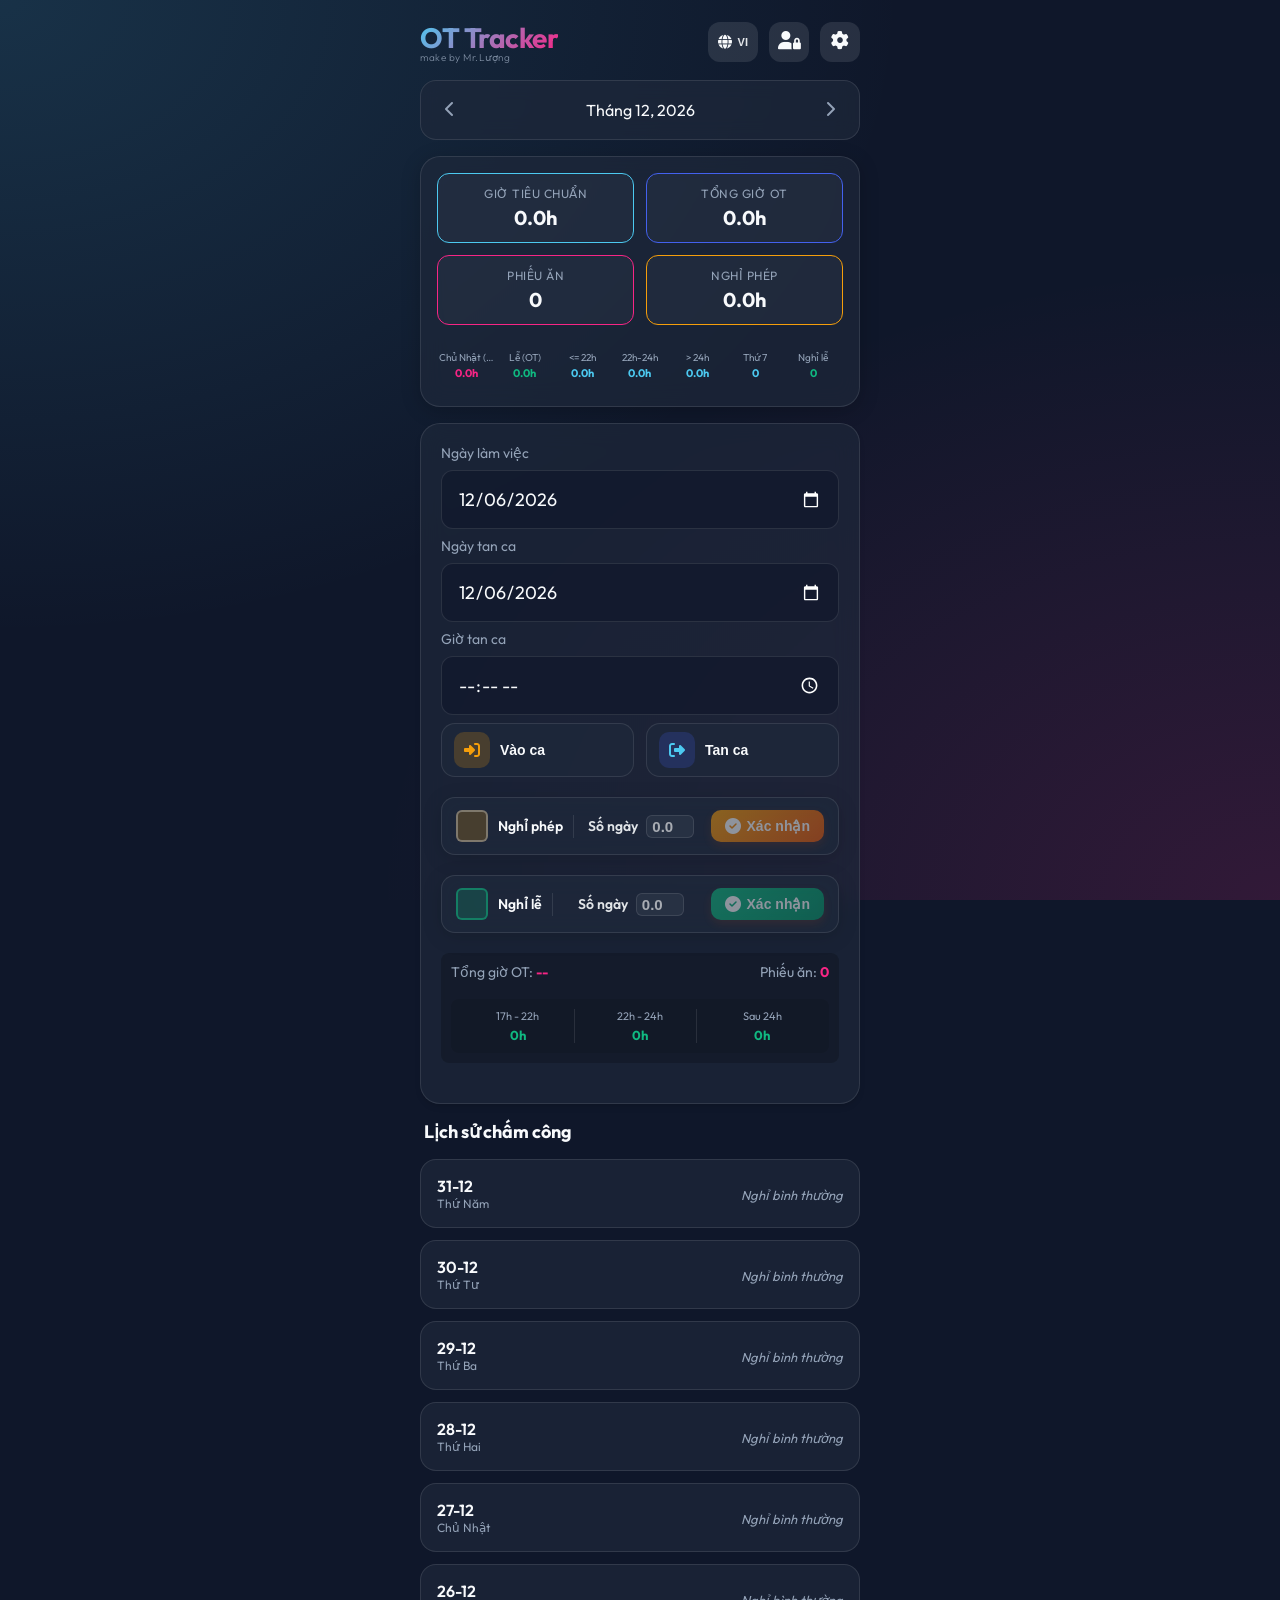
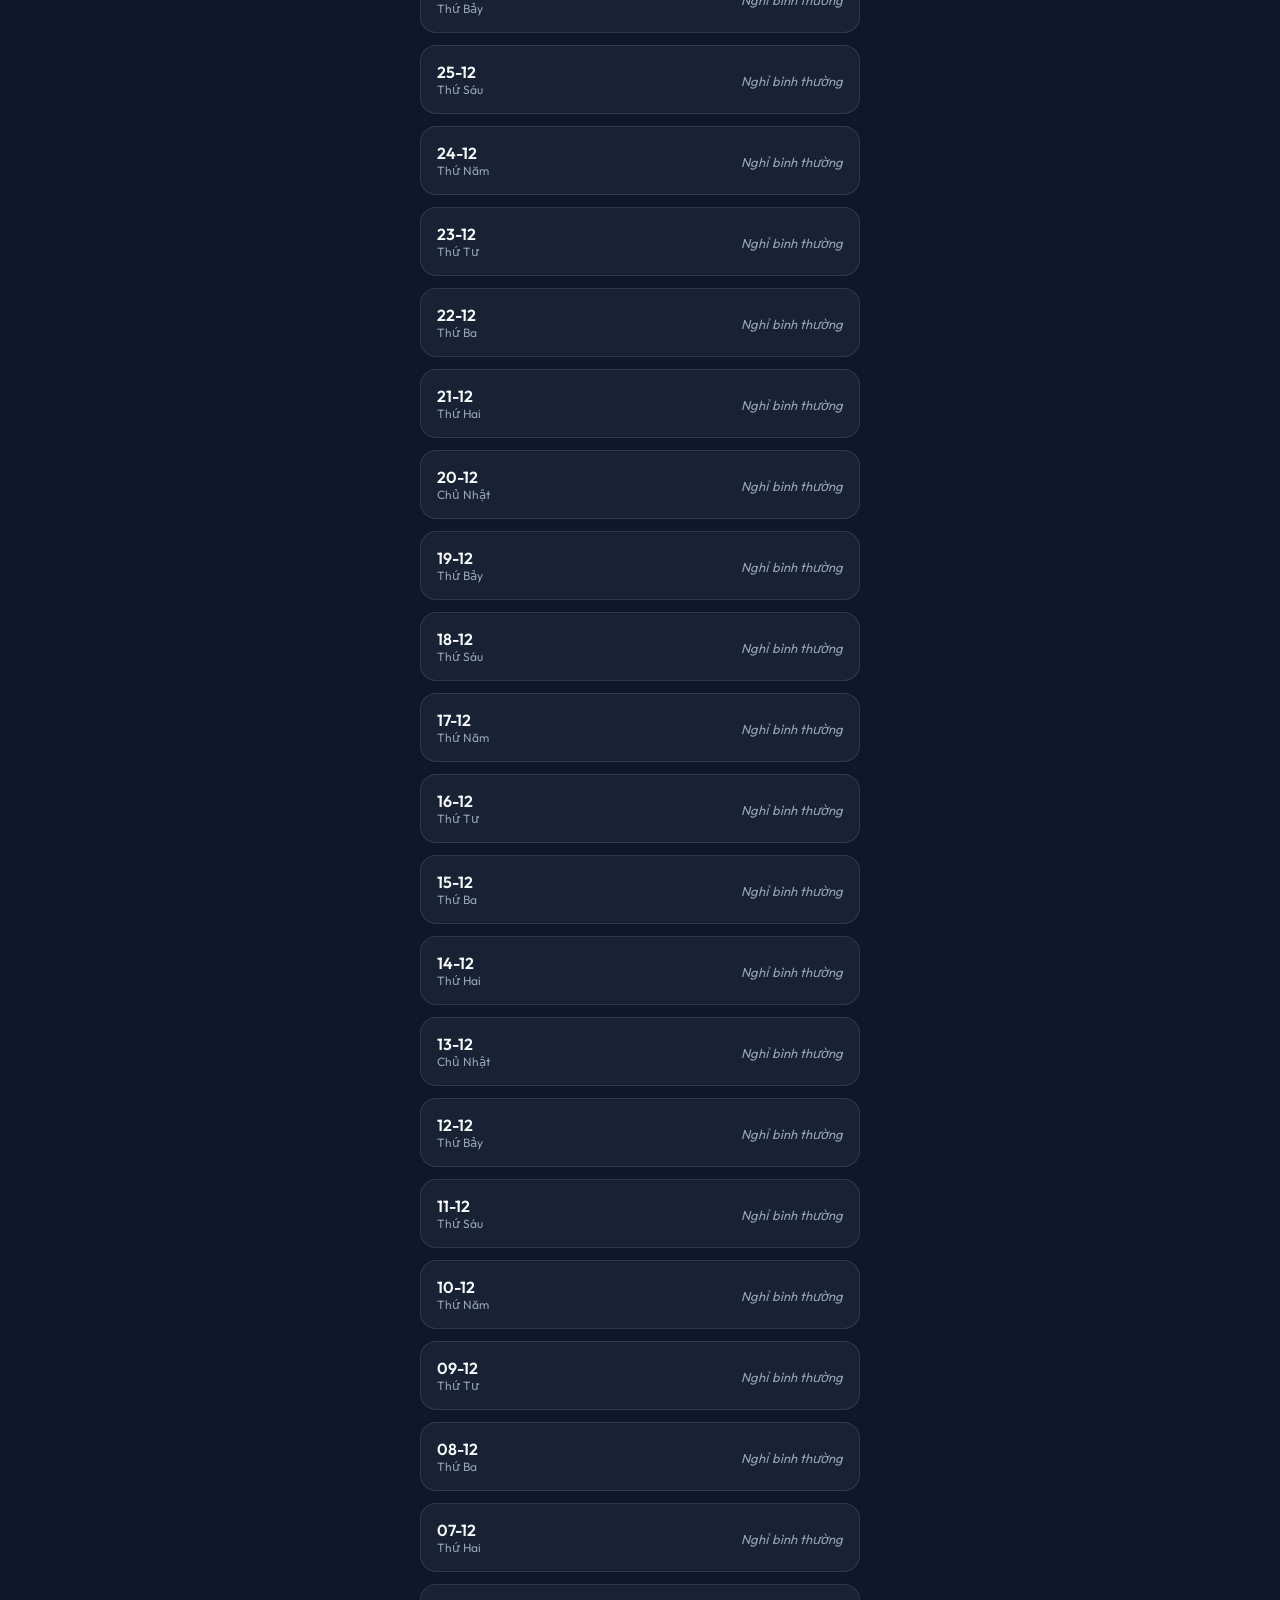
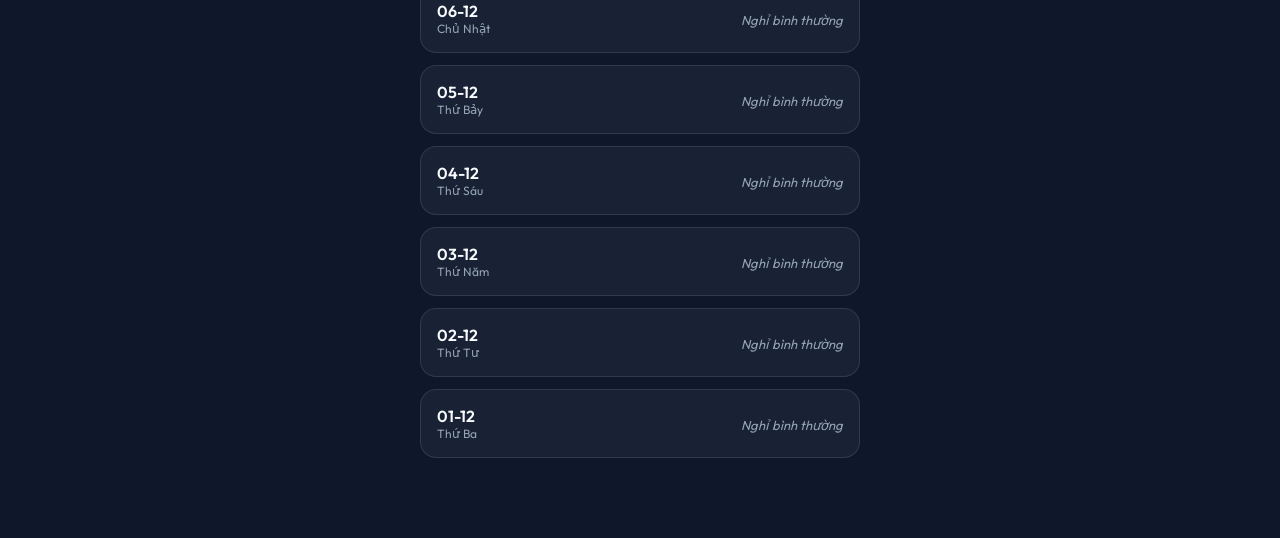
==== commit b52bfa71: "Add files via upload" ====
--- a/index.html
+++ b/index.html
@@ -1,618 +1,273 @@
 <!DOCTYPE html>
-<html lang="vi">
+<html lang="vi" id="html-lang">
 
 <head>
     <meta charset="UTF-8">
-    <meta name="viewport" content="width=device-width, initial-scale=1.0, viewport-fit=cover">
-    <title>Vision System | Camera Management</title>
+    <meta name="viewport" content="width=device-width, initial-scale=1.0, maximum-scale=1.0, user-scalable=no">
+    <title>Chấm Công OT</title>
+    <meta name="description" content="Ứng dụng ghi nhận và tính giờ tăng ca tự động">
     <link rel="stylesheet" href="style.css">
+    <link rel="manifest" href="manifest.json">
+    <meta name="theme-color" content="#1a1a2e">
+    <!-- Google Fonts -->
     <link rel="preconnect" href="https://fonts.googleapis.com">
     <link rel="preconnect" href="https://fonts.gstatic.com" crossorigin>
-    <link
-        href="https://fonts.googleapis.com/css2?family=Inter:wght@300;400;500;600;700&family=Orbitron:wght@400;500;700&display=swap"
-        rel="stylesheet">
-    <script src="https://unpkg.com/lucide@latest"></script>
+    <link href="https://fonts.googleapis.com/css2?family=Outfit:wght@300;400;600;700&display=swap" rel="stylesheet">
+    <!-- Icons -->
+    <link rel="stylesheet" href="https://cdnjs.cloudflare.com/ajax/libs/font-awesome/6.4.0/css/all.min.css">
 </head>
 
 <body>
     <div class="app-container">
-        <!-- Sidebar -->
-        <aside class="sidebar">
-            <div class="logo-container">
-                <div class="logo-icon">
-                    <i data-lucide="eye"></i>
-                </div>
-                <span class="logo-text">VISION<span>SYSTEM</span></span>
-            </div>
-
-            <nav class="nav-links">
-                <a href="#" class="nav-item active" data-tab="cameras">
-                    <i data-lucide="camera"></i>
-                    <span>Camera Products</span>
-                </a>
-                <a href="#" class="nav-item" data-tab="lenses">
-                    <i data-lucide="aperture"></i>
-                    <span>Lens Products</span>
-                </a>
-                <a href="#" class="nav-item" data-tab="analytics" id="nav-calc">
-                    <i data-lucide="calculator"></i>
-                    <span>Calculation Vision</span>
-                </a>
-                <a href="#" class="nav-item" data-tab="vision-lab">
-                    <i data-lucide="wrench"></i>
-                    <span>Vision Lab</span>
-                </a>
-                <!-- <a href="#" class="nav-item" data-tab="settings">
-                    <i data-lucide="settings"></i>
-                    <span>Settings</span>
-                </a> -->
-            </nav>
-
-            <div class="system-status">
-                <div class="status-header">SYSTEM HEALTH</div>
-                <div class="status-bar-container">
-                    <div class="status-label">CPU Usage</div>
-                    <div class="status-bar">
-                        <div class="progress" style="width: 42%;"></div>
-                    </div>
-                </div>
-                <div class="status-bar-container">
-                    <div class="status-label">Memory</div>
-                    <div class="status-bar">
-                        <div class="progress" style="width: 68%;"></div>
-                    </div>
-                </div>
-            </div>
-        </aside>
-        <div class="sidebar-overlay" id="sidebar-overlay"></div>
-
-        <!-- Main Content -->
-        <main class="main-content">
-            <header class="top-bar">
-                <div class="mobile-toggle" id="mobile-sidebar-toggle">
-                    <i data-lucide="menu"></i>
-                </div>
-                <div class="search-container">
-                    <i data-lucide="search"></i>
-                    <input type="text" id="search-input" placeholder="Search cameras...">
-                </div>
-                <div class="user-profile">
-                    <div class="user-info" id="user-login-trigger" style="cursor: pointer;">
-                        <span class="user-name" id="display-user-name">Login</span>
-                        <span class="user-role" id="display-user-role">Click to sign in</span>
-                    </div>
-                    <div class="avatar">
-                        <img src="https://api.dicebear.com/7.x/bottts-neutral/svg?seed=VisionAI&backgroundColor=0d1117&eyes=eva&mouth=smile01"
-                            alt="AI Avatar">
-                    </div>
-                    <button id="logout-btn" class="logout-btn" style="display: none;" title="Logout">
-                        <i data-lucide="log-out"></i>
-                    </button>
-                </div>
-            </header>
-
-            <!-- Tab Content Area -->
-            <div class="tab-content-area">
-
-                <!-- Lens Products Tab -->
-                <section id="tab-lenses" class="tab-panel">
-                    <div class="page-header">
-                        <h1><i data-lucide="aperture"></i> Lens Products</h1>
-                        <p>Fixed Aperture and Telecentric Lens catalog</p>
-                    </div>
-
-                    <!-- Inner Tabs for Lens Categories -->
-                    <div class="inner-tabs">
-                        <button class="inner-tab-btn active" data-lens-category="fa">Lens FA</button>
-                        <button class="inner-tab-btn" data-lens-category="tele">Lens Tele</button>
-                    </div>
-
-                    <!-- Lens FA Content -->
-                    <div id="lens-fa-content" class="lens-category-content">
-                        <div class="table-container glass-panel">
-                            <table class="data-table" id="lens-table">
-                                <thead>
-                                    <tr>
-                                        <th style="width: 50px;">No.</th>
-                                        <th>Product Model</th>
-                                        <th>Focal Length</th>
-                                        <th>Image Size</th>
-                                    </tr>
-                                </thead>
-                                <tbody id="lens-tbody">
-                                    <!-- Data will be injected by JS -->
-                                </tbody>
-                            </table>
-                        </div>
-                        <div class="table-footer">
-                            <span class="table-info">Showing <strong id="lens-showing-count">0</strong> of <strong
-                                    id="lens-total-count">0</strong> lenses</span>
-                        </div>
-                    </div>
-
-                    <!-- Lens Tele Content -->
-                    <div id="lens-tele-content" class="lens-category-content" style="display: none;">
-                        <div class="table-container glass-panel">
-                            <table class="data-table" id="tele-table">
-                                <thead>
-                                    <tr>
-                                        <th style="width: 50px;">No.</th>
-                                        <th>Model Name</th>
-                                        <th>Sensor Size</th>
-                                        <th>Working Distance</th>
-                                    </tr>
-                                </thead>
-                                <tbody id="tele-tbody">
-                                    <!-- Data will be injected by JS -->
-                                </tbody>
-                            </table>
-                        </div>
-                        <div class="table-footer">
-                            <span class="table-info">Showing <strong id="tele-showing-count">0</strong> of <strong
-                                    id="tele-total-count">0</strong> lenses</span>
-                        </div>
-                    </div>
-                </section>
-
-                <!-- Camera List Tab -->
-                <section id="tab-cameras" class="tab-panel active">
-                    <div class="page-header">
-                        <h1><i data-lucide="camera"></i> Camera Products</h1>
-                        <p>Manage and view all camera models in the system</p>
-                    </div>
-
-                    <!-- Tab Control for Camera Categories -->
-                    <div class="inner-tabs">
-                        <button class="inner-tab-btn active" data-category="hik">HIK</button>
-                        <button class="inner-tab-btn" data-category="basler">Basler</button>
-                        <button class="inner-tab-btn" data-category="cognex">Cognex</button>
-                    </div>
-
-                    <!-- Camera Table -->
-                    <div class="table-container glass-panel">
-                        <table class="data-table" id="camera-table">
-                            <thead>
-                                <tr>
-                                    <th style="width: 50px;">No.</th>
-                                    <th>Product Model</th>
-                                    <th>Resolution</th>
-                                    <th>Sensor Size</th>
-                                    <th>W × H (mm)</th>
-                                </tr>
-                            </thead>
-                            <tbody id="camera-tbody">
-                                <!-- Data will be injected by JS -->
-                            </tbody>
-                        </table>
-                    </div>
-
-                    <div class="table-footer">
-                        <span class="table-info">Showing <strong id="showing-count">12</strong> of <strong
-                                id="total-count">12</strong> cameras</span>
-                        <div class="pagination" id="pagination-container">
-                            <!-- Pagination buttons will be injected by JS -->
-                        </div>
-                    </div>
-                </section>
-
-
-
-                <!-- Calculation Vision Tab -->
-                <section id="tab-analytics" class="tab-panel">
-                    <div class="page-header">
-                        <h1><i data-lucide="calculator"></i> Calculation Vision</h1>
-                        <p>Calculate Field of View (FOV) based on lens and camera parameters</p>
-                    </div>
-
-                    <!-- FA Lens Calculator -->
-                    <div class="calculator-container glass-panel" style="margin-bottom: 2.5rem;">
-                        <h2
-                            style="margin-bottom: 1.5rem; display: flex; align-items: center; gap: 0.5rem; font-size: 1.25rem; color: var(--accent);">
-                            <i data-lucide="aperture"></i> FA Lens Calculator
-                        </h2>
-                        <div class="calc-grid">
-                            <!-- Lens Selection -->
-                            <div class="calc-section">
-                                <h3><i data-lucide="aperture"></i> Lens Parameters</h3>
-                                <div class="calc-row">
-                                    <label for="calc-lens-type">Lens Type</label>
-                                    <div class="search-select-container">
-                                        <input type="text" id="calc-lens-type" class="calc-input search-select-input"
-                                            placeholder="-- Search Lens --" autocomplete="off">
-                                        <div class="search-select-results" id="calc-lens-results"></div>
-                                    </div>
-                                </div>
-                                <div class="calc-row">
-                                    <label for="calc-focal-length">Focal Length</label>
-                                    <input type="text" id="calc-focal-length" class="calc-input" readonly
-                                        placeholder="Auto from lens">
-                                </div>
-                                <div class="calc-row">
-                                    <label for="calc-image-size">Image Size</label>
-                                    <input type="text" id="calc-image-size" class="calc-input" readonly
-                                        placeholder="Auto from lens">
-                                </div>
-                                <div class="calc-row-flex">
-                                    <div class="checkbox-group">
-                                        <input type="checkbox" id="use-adapter-ring">
-                                        <label for="use-adapter-ring">Adapter Ring</label>
-                                    </div>
-                                    <div class="input-group-sub" id="ring-length-container" style="display: none;">
-                                        <label for="calc-ring-length">Length (mm)</label>
-                                        <input type="number" id="calc-ring-length" class="calc-input-small" value="5"
-                                            step="0.5" min="0">
-                                    </div>
-                                </div>
-                            </div>
-
-                            <!-- Camera Selection -->
-                            <div class="calc-section">
-                                <h3><i data-lucide="camera"></i> Camera Parameters</h3>
-                                <div class="calc-row">
-                                    <label for="calc-camera-type">Camera Type</label>
-                                    <div class="search-select-container">
-                                        <input type="text" id="calc-camera-type" class="calc-input search-select-input"
-                                            placeholder="-- Search Camera --" autocomplete="off">
-                                        <div class="search-select-results" id="calc-camera-results"></div>
-                                    </div>
-                                </div>
-                                <div class="calc-row">
-                                    <label for="calc-sensor-size">Sensor Size (W×H)</label>
-                                    <input type="text" id="calc-sensor-size" class="calc-input" readonly
-                                        placeholder="Auto from camera">
-                                </div>
-                            </div>
-
-                            <!-- FOV Calculation -->
-                            <div class="calc-section calc-results">
-                                <h3><i data-lucide="scan"></i> FOV Calculation</h3>
-                                <div class="calc-row">
-                                    <label for="calc-fov-width">FOV Width (mm)</label>
-                                    <input type="number" id="calc-fov-width" class="calc-input"
-                                        placeholder="Enter or Result">
-                                </div>
-                                <div class="calc-row">
-                                    <label for="calc-fov-height">FOV Height (mm)</label>
-                                    <input type="text" id="calc-fov-height" class="calc-input result" readonly
-                                        placeholder="Auto calculated">
-                                </div>
-                                <div class="calc-row">
-                                    <label for="calc-working-distance">Working Distance (mm)</label>
-                                    <input type="number" id="calc-working-distance" class="calc-input"
-                                        placeholder="Enter or Result">
-                                </div>
-                                <div class="calc-row">
-                                    <label for="calc-pixel-size">Pixel Size (mm/px)</label>
-                                    <input type="text" id="calc-pixel-size" class="calc-input result" readonly
-                                        placeholder="Auto calculated">
-                                </div>
-                                <div class="calc-row">
-                                    <label for="calc-vision-error">Vision Accuracy (mm)</label>
-                                    <input type="text" id="calc-vision-error" class="calc-input result" readonly
-                                        placeholder="Auto calculated">
-                                </div>
-                                <div class="calc-btn-group">
-                                    <button id="calc-fov-btn" class="calc-btn">
-                                        <i data-lucide="arrow-right"></i> WD → FOV
-                                    </button>
-                                    <button id="calc-wd-btn" class="calc-btn calc-btn-alt">
-                                        <i data-lucide="arrow-left"></i> FOV → WD
-                                    </button>
-                                </div>
-                            </div>
-                        </div>
-                    </div>
-
-                    <!-- Telecentric Lens Calculator -->
-                    <div class="calculator-container glass-panel">
-                        <h2
-                            style="margin-bottom: 1.5rem; display: flex; align-items: center; gap: 0.5rem; font-size: 1.25rem; color: var(--purple);">
-                            <i data-lucide="focus"></i> Telecentric Lens Calculator
-                        </h2>
-                        <div class="calc-grid">
-                            <!-- Lens Selection -->
-                            <div class="calc-section">
-                                <h3><i data-lucide="focus"></i> Tele Lens Parameters</h3>
-                                <div class="calc-row">
-                                    <label for="tele-calc-lens-type">Lens Type</label>
-                                    <div class="search-select-container">
-                                        <input type="text" id="tele-calc-lens-type"
-                                            class="calc-input search-select-input" placeholder="-- Search Tele Lens --"
-                                            autocomplete="off">
-                                        <div class="search-select-results" id="tele-calc-lens-results"></div>
-                                    </div>
-                                </div>
-                                <div class="calc-row">
-                                    <label for="tele-calc-magnification">Magnification (β)</label>
-                                    <input type="text" id="tele-calc-magnification" class="calc-input"
-                                        placeholder="e.g. 1.0">
-                                </div>
-                                <div class="calc-row">
-                                    <label for="tele-calc-wd-range">Working Distance</label>
-                                    <input type="text" id="tele-calc-wd-range" class="calc-input" readonly
-                                        placeholder="Auto from lens">
-                                </div>
-                            </div>
-
-                            <!-- Camera Selection -->
-                            <div class="calc-section">
-                                <h3><i data-lucide="camera"></i> Camera Parameters</h3>
-                                <div class="calc-row">
-                                    <label for="tele-calc-camera-type">Camera Type</label>
-                                    <div class="search-select-container">
-                                        <input type="text" id="tele-calc-camera-type"
-                                            class="calc-input search-select-input" placeholder="-- Search Camera --"
-                                            autocomplete="off">
-                                        <div class="search-select-results" id="tele-calc-camera-results"></div>
-                                    </div>
-                                </div>
-                                <div class="calc-row">
-                                    <label for="tele-calc-sensor-size">Sensor Size (W×H)</label>
-                                    <input type="text" id="tele-calc-sensor-size" class="calc-input" readonly
-                                        placeholder="Auto from camera">
-                                </div>
-                            </div>
-
-                            <!-- FOV Calculation -->
-                            <div class="calc-section calc-results"
-                                style="background: rgba(139, 92, 246, 0.05); border-color: rgba(139, 92, 246, 0.2);">
-                                <h3><i data-lucide="scan"></i> FOV Calculation</h3>
-                                <div class="calc-row">
-                                    <label>Calculation Mode</label>
-                                    <div
-                                        style="font-size: 0.75rem; color: var(--text-secondary); margin-bottom: 0.5rem;">
-                                        FOV = Sensor Size / Magnification
-                                    </div>
-                                </div>
-                                <div class="calc-row">
-                                    <label for="tele-calc-fov-width">FOV Width (mm)</label>
-                                    <input type="text" id="tele-calc-fov-width" class="calc-input result" readonly
-                                        placeholder="Result"
-                                        style="color: var(--purple); border-color: var(--purple); background: rgba(139, 92, 246, 0.1);">
-                                </div>
-                                <div class="calc-row">
-                                    <label for="tele-calc-fov-height">FOV Height (mm)</label>
-                                    <input type="text" id="tele-calc-fov-height" class="calc-input result" readonly
-                                        placeholder="Result"
-                                        style="color: var(--purple); border-color: var(--purple); background: rgba(139, 92, 246, 0.1);">
-                                </div>
-                                <div class="calc-row">
-                                    <label for="tele-calc-pixel-size">Pixel Size (mm/px)</label>
-                                    <input type="text" id="tele-calc-pixel-size" class="calc-input result" readonly
-                                        placeholder="Result"
-                                        style="color: var(--purple); border-color: var(--purple); background: rgba(139, 92, 246, 0.1);">
-                                </div>
-                                <div class="calc-row">
-                                    <label for="tele-calc-vision-error">Vision Accuracy (mm)</label>
-                                    <input type="text" id="tele-calc-vision-error" class="calc-input result" readonly
-                                        placeholder="Result"
-                                        style="color: var(--purple); border-color: var(--purple); background: rgba(139, 92, 246, 0.1);">
-                                </div>
-                                <button id="tele-calc-fov-btn" class="calc-btn"
-                                    style="background: linear-gradient(135deg, var(--purple), var(--blue));">
-                                    <i data-lucide="calculator"></i> Calculate FOV
-                                </button>
-                            </div>
-                        </div>
-                    </div>
-                </section>
-
-                <!-- Vision Lab Tab (Consolidated) -->
-                <section id="tab-vision-lab" class="tab-panel">
-                    <div class="page-header">
-                        <h1><i data-lucide="wrench"></i> Vision Lab</h1>
-                        <p>Image simulation and processing tools</p>
-                    </div>
-
-                    <!-- Inner Tabs for Vision Lab -->
-                    <div class="inner-tabs" style="margin-bottom: 2rem;">
-                        <button class="inner-tab-btn active" data-vision-tool="lighting">Lighting Simulation</button>
-                        <button class="inner-tab-btn" data-vision-tool="converter">Image Converter</button>
-                    </div>
-
-                    <!-- Lighting Sim Content -->
-                    <div id="vision-lighting-content" class="vision-tool-content">
-                        <div class="light-sim-container">
-                            <!-- Controls Sidebar -->
-                            <div class="light-controls glass-panel">
-                                <div class="control-group">
-                                    <h3><i data-lucide="upload"></i> Input Image</h3>
-                                    <div class="upload-options">
-                                        <div class="upload-area" id="light-upload-area">
-                                            <i data-lucide="image-plus"></i>
-                                            <span>Upload File</span>
-                                            <input type="file" id="light-file-input" accept="image/*"
-                                                style="display: none;">
-                                        </div>
-                                        <button class="camera-btn" id="light-camera-btn">
-                                            <i data-lucide="camera"></i>
-                                            <span>Take Photo</span>
-                                        </button>
-                                    </div>
-                                    <!-- Camera Preview Container (Hidden by default) -->
-                                    <div id="camera-preview-container" style="display: none; margin-top: 1rem;">
-                                        <video id="camera-video" autoplay playsinline
-                                            style="width: 100%; border-radius: 8px; border: 1px solid var(--accent);"></video>
-                                        <button id="camera-capture-btn" class="calc-btn" style="margin-top: 0.5rem;">
-                                            <i data-lucide="aperture"></i> Capture
-                                        </button>
-                                    </div>
-                                </div>
-
-                                <div class="control-group">
-                                    <h3><i data-lucide="layers"></i> Light Source</h3>
-                                    <div class="light-modes-grid">
-                                        <button class="light-mode-btn active" data-light="none"
-                                            title="Normal lighting">Normal</button>
-                                        <button class="light-mode-btn" data-light="coaxial"
-                                            title="Specular surfaces, engravings">Coaxial</button>
-                                        <button class="light-mode-btn" data-light="ring-flat"
-                                            title="General inspection, high contrast">Ring Flat</button>
-                                        <button class="light-mode-btn" data-light="darkfield"
-                                            title="Scratches, cracks, edges">Dark Field</button>
-                                        <button class="light-mode-btn" data-light="backlight"
-                                            title="Sizing, outer dimensions">Backlight</button>
-                                        <button class="light-mode-btn" data-light="dome"
-                                            title="Highly reflective, curved parts">Diffuse Dome</button>
-                                        <button class="light-mode-btn" data-light="bar"
-                                            title="Side lighting, texture">Bar Light</button>
-                                        <button class="light-mode-btn" data-light="diffuse"
-                                            title="Uniform broad lighting">Diffuse Area</button>
-                                    </div>
-                                    <div id="light-usage-tip" class="usage-tip-panel">
-                                        <span class="tip-label">Application Tip:</span>
-                                        <span id="light-tip-text">Choose a light source to see best usage
-                                            scenarios.</span>
-                                    </div>
-                                </div>
-
-                                <div class="control-group">
-                                    <h3><i data-lucide="sliders"></i> Adjustments</h3>
-                                    <div class="slider-row">
-                                        <label>Intensity</label>
-                                        <input type="range" id="light-intensity" min="0" max="200" value="100">
-                                    </div>
-                                    <div class="slider-row">
-                                        <label>Contrast / Sharpness</label>
-                                        <input type="range" id="light-contrast" min="0" max="200" value="100">
-                                    </div>
-                                    <div class="slider-row" id="threshold-container" style="display: none;">
-                                        <label>Threshold (Backlight)</label>
-                                        <input type="range" id="light-threshold" min="0" max="255" value="128">
-                                    </div>
-                                    <div class="slider-row" id="edge-container" style="display: none;">
-                                        <label>Edge Sensitivity (Dark Field)</label>
-                                        <input type="range" id="light-edge" min="0" max="100" value="30">
-                                    </div>
-                                </div>
-                            </div>
-
-                            <!-- Preview Area -->
-                            <div class="light-preview-pane glass-panel">
-                                <div class="preview-wrapper" id="light-preview-wrapper">
-                                    <div class="no-image-placeholder">
-                                        <i data-lucide="image"></i>
-                                        <p>Please upload an image to start simulation</p>
-                                    </div>
-                                    <img id="light-sim-image" src="" alt="Simulated Image" style="display: none;">
-                                    <div id="light-overlay-layer"></div>
-                                </div>
-                            </div>
-                        </div>
-                    </div>
-
-                    <!-- Image Converter Content -->
-                    <div id="vision-converter-content" class="vision-tool-content" style="display: none;">
-                        <div class="converter-container">
-                            <!-- Controls -->
-                            <div class="converter-controls glass-panel">
-                                <div class="control-group">
-                                    <h3><i data-lucide="upload"></i> Input Image</h3>
-                                    <div class="upload-area" id="conv-upload-area">
-                                        <i data-lucide="image-plus"></i>
-                                        <span>Select Color Image</span>
-                                        <input type="file" id="conv-file-input" accept="image/*" style="display: none;">
-                                    </div>
-                                </div>
-
-                                <div class="control-group">
-                                    <h3><i data-lucide="settings"></i> Conversion Mode</h3>
-                                    <select id="conv-mode-select" class="calc-input">
-                                        <option value="intensity">Intensity</option>
-                                        <option value="red">Red Channel</option>
-                                        <option value="green">Green Channel</option>
-                                        <option value="blue">Blue Channel</option>
-                                        <option value="hsi-i">HSI Intensity</option>
-                                        <option value="hsi-s">HSI Saturation</option>
-                                        <option value="hsi-h">HSI Hue</option>
-                                    </select>
-                                </div>
-
-                                <div class="control-group" style="margin-top: auto;">
-                                    <button id="conv-download-btn" class="calc-btn" disabled>
-                                        <i data-lucide="download"></i> Download Image
-                                    </button>
-                                </div>
-                            </div>
-
-                            <!-- Preview Panes -->
-                            <div class="converter-previews">
-                                <div class="preview-card glass-panel">
-                                    <div class="preview-header">ORIGINAL</div>
-                                    <div class="preview-canvas-container">
-                                        <canvas id="conv-source-canvas"></canvas>
-                                        <div class="canvas-placeholder" id="conv-source-placeholder">
-                                            <i data-lucide="image"></i>
-                                            <p>No Image</p>
-                                        </div>
-                                    </div>
-                                </div>
-                                <div class="preview-card glass-panel highlight-border">
-                                    <div class="preview-header">CONVERTED (MONO)</div>
-                                    <div class="preview-canvas-container">
-                                        <canvas id="conv-result-canvas"></canvas>
-                                        <div class="canvas-placeholder" id="conv-result-placeholder">
-                                            <i data-lucide="cpu"></i>
-                                            <p>Waiting for conversion...</p>
-                                        </div>
-                                    </div>
-                                </div>
-                            </div>
-                        </div>
-                    </div>
-                </section>
-
-                <!-- Settings Tab
-                <section id="tab-settings" class="tab-panel">
-                    <div class="page-header">
-                        <h1><i data-lucide="settings"></i> Settings</h1>
-                        <p>System configuration and preferences</p>
-                    </div>
-                    <div class="coming-soon">
-                        <i data-lucide="construction"></i>
-                        <span>Settings Module Coming Soon</span>
-                    </div>
-                </section> -->
-            </div>
+        <header>
+            <div class="header-content">
+                <div class="brand">
+                    <h1>OT Tracker</h1>
+                    <span class="author-tag">make by Mr.Lượng</span>
+                </div>
+                <div>
+                    <button id="lang-btn" aria-label="Chuyển đổi ngôn ngữ"><i class="fa-solid fa-globe"></i> <span
+                            id="lang-text">VN</span></button>
+                    <button id="login-btn" aria-label="Đăng nhập"><i class="fa-solid fa-user-lock"></i></button>
+                    <button id="settings-btn" aria-label="Cài đặt"><i class="fa-solid fa-gear"></i></button>
+                </div>
+            </div>
+            <div class="month-selector">
+                <button id="prev-month"><i class="fa-solid fa-chevron-left"></i></button>
+                <span id="current-month-display">Tháng 1, 2026</span>
+                <button id="next-month"><i class="fa-solid fa-chevron-right"></i></button>
+            </div>
+        </header>
+
+        <main>
+            <!-- Summary Card -->
+            <section class="summary-card">
+                <div class="summary-item" style="border-color: var(--primary-color)">
+                    <span class="label" data-i18n="standard_work_hours">Giờ tiêu chuẩn</span>
+                    <span class="value" id="total-std">0h</span>
+                </div>
+                <div class="summary-item" style="border-color: var(--secondary-color)">
+                    <span class="label" data-i18n="total_ot">Tổng giờ OT</span>
+                    <span class="value" id="total-ot">0h</span>
+                </div>
+                <div class="summary-item" style="border-color: var(--accent-color)">
+                    <span class="label" data-i18n="meal_tickets">Phiếu ăn</span>
+                    <span class="value" id="total-meals">0</span>
+                </div>
+                <div class="summary-item" style="border-color: #f59e0b">
+                    <span class="label" data-i18n="leave_days">Nghỉ phép</span>
+                    <span class="value" id="total-leave-summary">0</span>
+                </div>
+                <div class="summary-details">
+                    <div class="summary-detail-item">
+                        <span class="lbl" data-i18n="sunday">Chủ Nhật (OT)</span>
+                        <span class="val" id="total-ot-sunday" style="color: var(--accent-color)">0h</span>
+                    </div>
+                    <div class="summary-detail-item">
+                        <span class="lbl" data-i18n="holiday_ot">Lễ (OT)</span>
+                        <span class="val" id="total-ot-holiday" style="color: #10b981">0h</span>
+                    </div>
+                    <div class="summary-detail-item">
+                        <span class="lbl">
+                            <= 22h</span>
+                                <span class="val" id="total-ot-s1">0h</span>
+                    </div>
+                    <div class="summary-detail-item">
+                        <span class="lbl">22h-24h</span>
+                        <span class="val" id="total-ot-s2">0h</span>
+                    </div>
+                    <div class="summary-detail-item">
+                        <span class="lbl">> 24h</span>
+                        <span class="val" id="total-ot-s3">0h</span>
+                    </div>
+                    <div class="summary-detail-item">
+                        <span class="lbl" data-i18n="saturday_work">Thứ 7</span>
+                        <span class="val" id="total-sat-work" style="color: #4cc9f0">0day</span>
+                    </div>
+                    <div class="summary-detail-item">
+                        <span class="lbl" data-i18n="holiday_summary">Nghỉ lễ</span>
+                        <span class="val" id="total-holiday-summary" style="color: #10b981">0day</span>
+                    </div>
+                </div>
+                <!-- Hidden/Less important stat moved or kept tiny if needed, but 3 cols might be tight. 
+                     Let's stick to 2 items prominently or change grid to 3 if space allows.
+                     Given mobile width '480px', 3 items is risky. Let's try 3 items with smaller font.
+                -->
+            </section>
+
+            <!-- Input Section -->
+            <section class="input-section glass-panel">
+                <div class="input-row-multi date-row">
+                    <div class="form-group">
+                        <label for="date-picker" data-i18n="work_day">Ngày làm việc</label>
+                        <input type="date" id="date-picker">
+                    </div>
+                </div>
+
+                <div class="input-row-multi date-row">
+                    <div class="form-group">
+                        <label for="out-date" data-i18n="checkout_day">Ngày tan ca</label>
+                        <input type="date" id="out-date" class="full-width-input">
+                    </div>
+                    <div class="form-group">
+                        <label for="out-time" data-i18n="checkout_time">Giờ tan ca</label>
+                        <input type="time" id="out-time" class="full-width-input">
+                    </div>
+                </div>
+
+                <div class="quick-btns-row">
+                    <button id="checkin-now-btn" class="quick-btn checkin-btn">
+                        <div class="btn-icon-box"><i class="fa-solid fa-right-to-bracket"></i></div>
+                        <span data-i18n="check_in">Vào ca</span>
+                    </button>
+                    <button id="checkout-now-btn" class="quick-btn checkout-btn">
+                        <div class="btn-icon-box"><i class="fa-solid fa-right-from-bracket"></i></div>
+                        <span data-i18n="record_now">Tan ca</span>
+                    </button>
+                </div>
+                <!-- Redesigned Leave Panel (Orange Bar) -->
+                <div class="leave-panel-new">
+                    <div class="leave-toggle-box" id="leave-toggle">
+                        <div class="leave-checkbox" id="leave-checkbox-ui">
+                            <i class="fa-solid fa-check"></i>
+                        </div>
+                        <span data-i18n="leave_request">Nghỉ phép</span>
+                    </div>
+
+                    <div class="leave-input-area">
+                        <span class="input-hint" data-i18n="fill_leave_days">Số ngày</span>
+                        <input type="number" id="leave-days-input" step="0.5" min="0" max="1" placeholder="0.0">
+                    </div>
+
+                    <button id="confirm-leave-btn" class="confirm-btn" disabled
+                        style="opacity: 0.5; pointer-events: none;">
+                        <i class="fa-solid fa-circle-check"></i>
+                        <span data-i18n="confirm">Xác nhận</span>
+                    </button>
+                </div>
+
+                <!-- Holiday Panel -->
+                <div class="leave-panel-new holiday-panel">
+                    <div class="leave-toggle-box" id="holiday-toggle">
+                        <div class="leave-checkbox" id="holiday-checkbox-ui">
+                            <i class="fa-solid fa-check"></i>
+                        </div>
+                        <span data-i18n="holiday_request">Nghỉ lễ</span>
+                    </div>
+
+                    <div class="leave-input-area">
+                        <span class="input-hint" data-i18n="fill_leave_days">Số ngày</span>
+                        <input type="number" id="holiday-days-input" step="0.5" min="0" max="1" placeholder="0.0">
+                    </div>
+
+                    <button id="confirm-holiday-btn" class="confirm-btn" disabled
+                        style="opacity: 0.5; pointer-events: none;">
+                        <i class="fa-solid fa-circle-check"></i>
+                        <span data-i18n="confirm">Xác nhận</span>
+                    </button>
+                </div>
+
+                <div id="gps-status" class="gps-status hidden" style="width: 66%; margin: 0 0 16px 0;">
+                    <i class="fa-solid fa-location-crosshairs"></i> <span id="gps-address"></span>
+                </div>
+
+                <div class="info-row" style="flex-direction: column; align-items: stretch; gap: 10px;">
+                    <div style="display: flex; justify-content: space-between;">
+                        <span><span data-i18n="total_ot">Tổng OT</span>: <strong id="calculated-ot"
+                                class="highlight-text">--</strong></span>
+                        <span><span data-i18n="meal_tickets">Phiếu ăn</span>: <strong id="meal-ticket-display"
+                                style="color: var(--accent-color)">0</strong></span>
+                    </div>
+
+                    <div class="ot-breakdown">
+                        <div class="ot-segment">
+                            <label data-i18n="ot_17_22">17h - 22h</label>
+                            <span id="ot-seg-1">0h</span>
+                        </div>
+                        <div class="ot-segment">
+                            <label data-i18n="ot_22_24">22h - 24h</label>
+                            <span id="ot-seg-2">0h</span>
+                        </div>
+                        <div class="ot-segment">
+                            <label data-i18n="after_24h">Sau 24h</label>
+                            <span id="ot-seg-3">0h</span>
+                        </div>
+                    </div>
+                </div>
+
+            </section>
+
+            <!-- Recent Logs -->
+            <section class="logs-section">
+                <h3 data-i18n="record_history">Lịch sử chấm công</h3>
+                <div id="logs-list" class="logs-list">
+                    <!-- Log items will be injected here -->
+                    <div class="empty-state" data-i18n="no_data">Chưa có dữ liệu tháng này</div>
+                </div>
+            </section>
         </main>
+
+        <!-- Settings Modal -->
+        <div id="settings-modal" class="modal hidden">
+            <div class="modal-content glass-panel">
+                <div class="modal-header">
+                    <h3 data-i18n="settings">Cài đặt</h3>
+                    <button id="close-settings"><i class="fa-solid fa-xmark"></i></button>
+                </div>
+                <div class="modal-body">
+                    <div class="form-group">
+                        <label for="setting-start-standard-time" data-i18n="std_start_time">Giờ bắt đầu tiêu
+                            chuẩn</label>
+                        <input type="time" id="setting-start-standard-time" value="08:00">
+                    </div>
+
+                    <div class="form-group">
+                        <label for="setting-standard-time" data-i18n="std_checkout_time">Giờ tan ca tiêu chuẩn</label>
+                        <input type="time" id="setting-standard-time" value="17:00">
+                        <p class="hint" data-i18n="std_checkout_hint">Giờ kết thúc làm việc chính thức để tính OT.</p>
+                    </div>
+
+                    <div class="form-group">
+                        <label data-i18n="attendance_data">Dữ liệu chấm công</label>
+                        <button id="export-btn" class="secondary-btn full-width"><i class="fa-solid fa-file-csv"></i>
+                            <span data-i18n="export_csv">Xuất File CSV (Tháng này)</span></button>
+                    </div>
+
+                    <button id="save-settings-btn" class="primary-btn full-width" data-i18n="save_settings">Lưu Cài
+                        Đặt</button>
+                </div>
+            </div>
+        </div>
+
+        <!-- Login Modal -->
+        <div id="login-modal" class="modal hidden">
+            <div class="modal-content glass-panel">
+                <div class="modal-header">
+                    <h3 data-i18n="login_btn">Đăng Nhập</h3>
+                    <button id="close-login"><i class="fa-solid fa-xmark"></i></button>
+                </div>
+                <div class="modal-body">
+                    <div class="form-group">
+                        <label for="login-id" data-i18n="login_id">ID Đăng Nhập</label>
+                        <input type="text" id="login-id" class="full-width-input" value="Admin" placeholder="Nhập ID"
+                            data-i18n="id_placeholder">
+                    </div>
+                    <div class="form-group">
+                        <label for="login-pass" data-i18n="password">Mật Khẩu</label>
+                        <input type="password" id="login-pass" class="full-width-input" placeholder="Nhập mật khẩu"
+                            data-i18n="pass_placeholder">
+                    </div>
+                    <button id="login-submit-btn" class="primary-btn full-width" data-i18n="login_btn">Đăng
+                        Nhập</button>
+                </div>
+            </div>
+        </div>
+
+        <!-- Toast Notification -->
+        <div id="toast" class="toast hidden">Lưu thành công!</div>
     </div>
 
-    <!-- Login Modal -->
-    <div class="modal-overlay" id="login-modal">
-        <div class="login-card glass-panel">
-            <div class="login-header">
-                <i data-lucide="lock"></i>
-                <h2>Security Login</h2>
-                <p>Authorized personnel only</p>
-            </div>
-            <form id="login-form">
-                <div class="form-group">
-                    <label>User ID</label>
-                    <div class="input-with-icon">
-                        <i data-lucide="user"></i>
-                        <input type="text" id="login-id" value="Admin" placeholder="Enter ID" required>
-                    </div>
-                </div>
-                <div class="form-group">
-                    <label>Password</label>
-                    <div class="input-with-icon">
-                        <i data-lucide="key"></i>
-                        <input type="password" id="login-pass" placeholder="Enter Password" required>
-                    </div>
-                </div>
-                <div id="login-error" class="login-error-msg"></div>
-                <button type="submit" class="login-submit-btn">
-                    <span>Sign In</span>
-                    <i data-lucide="log-in"></i>
-                </button>
-            </form>
-            <button class="modal-close" id="close-login-btn">
-                <i data-lucide="x"></i>
-            </button>
-        </div>
-    </div>
-
-    <script src="app.js"></script>
+    <script src="script.js"></script>
 </body>
 
-</html>
+</html>
--- a/style.css
+++ b/style.css
@@ -1,1805 +1,1028 @@
 :root {
-    --bg-dark: #0a0b10;
-    --bg-card: rgba(25, 27, 38, 0.7);
-    --bg-sidebar: #11131c;
-    --accent: #00f2ff;
-    --accent-glow: rgba(0, 242, 255, 0.4);
-    --text-primary: #e0e0e0;
+    --primary-color: #4cc9f0;
+    --secondary-color: #4361ee;
+    --accent-color: #f72585;
+    --bg-color: #0f172a;
+    --card-bg: rgba(30, 41, 59, 0.7);
+    --text-primary: #f8fafc;
     --text-secondary: #94a3b8;
+    --success: #10b981;
     --glass-border: rgba(255, 255, 255, 0.1);
-    --blue: #3b82f6;
-    --purple: #8b5cf6;
-    --green: #10b981;
-    --orange: #f59e0b;
-    --red: #ef4444;
+    --font-family: 'Outfit', sans-serif;
+    --transition: all 0.3s cubic-bezier(0.4, 0, 0.2, 1);
 }
 
 * {
     margin: 0;
     padding: 0;
     box-sizing: border-box;
-    font-family: 'Inter', sans-serif;
+    -webkit-tap-highlight-color: transparent;
 }
 
 body {
-    background-color: var(--bg-dark);
+    font-family: var(--font-family);
+    background-color: var(--bg-color);
     color: var(--text-primary);
-    height: 100vh;
-    overflow: hidden;
+    min-height: 100vh;
+    overflow-x: hidden;
+    /* Fancy background gradient */
+    background-image:
+        radial-gradient(at 0% 0%, rgba(76, 201, 240, 0.15) 0px, transparent 50%),
+        radial-gradient(at 100% 100%, rgba(247, 37, 133, 0.15) 0px, transparent 50%);
+    background-attachment: fixed;
 }
 
 .app-container {
-    display: flex;
-    height: 100vh;
-    width: 100vw;
-}
-
-/* Sidebar */
-.sidebar {
-    width: 260px;
-    background-color: var(--bg-sidebar);
-    border-right: 1px solid var(--glass-border);
+    max-width: 480px;
+    /* Mobile width constraint */
+    margin: 0 auto;
+    padding: 20px;
+    padding-bottom: 80px;
+    min-height: 100vh;
     display: flex;
     flex-direction: column;
-    padding: 1.5rem;
-    z-index: 100;
-}
-
-.logo-container {
-    display: flex;
-    align-items: center;
-    gap: 0.75rem;
-    margin-bottom: 2.5rem;
-}
-
-.logo-icon {
+    gap: 16px;
+}
+
+main {
+    display: flex;
+    flex-direction: column;
+    gap: 16px;
+}
+
+/* Header */
+header {
+    display: flex;
+    flex-direction: column;
+    gap: 16px;
+}
+
+.header-content {
+    display: flex;
+    justify-content: space-between;
+    align-items: center;
+}
+
+h1 {
+    font-size: 28px;
+    font-weight: 700;
+    background: linear-gradient(135deg, var(--primary-color), var(--accent-color));
+    -webkit-background-clip: text;
+    background-clip: text;
+    -webkit-text-fill-color: transparent;
+    letter-spacing: -0.5px;
+}
+
+.brand {
+    display: flex;
+    flex-direction: column;
+}
+
+.author-tag {
+    font-size: 10px;
+    color: var(--text-secondary);
+    margin-top: -4px;
+    font-weight: 300;
+    letter-spacing: 0.5px;
+    opacity: 0.8;
+}
+
+#settings-btn,
+#login-btn,
+#lang-btn {
+    background: rgba(255, 255, 255, 0.1);
+    border: none;
+    color: var(--text-primary);
     width: 40px;
     height: 40px;
-    background: linear-gradient(135deg, var(--accent), var(--blue));
     border-radius: 12px;
-    display: flex;
-    align-items: center;
-    justify-content: center;
-    color: var(--bg-dark);
-    box-shadow: 0 0 15px var(--accent-glow);
-}
-
-.logo-text {
-    font-family: 'Orbitron', sans-serif;
-    font-weight: 700;
-    font-size: 1.25rem;
-    letter-spacing: 1px;
-}
-
-.logo-text span {
-    color: var(--accent);
-}
-
-.nav-links {
-    display: flex;
-    flex-direction: column;
-    gap: 0.5rem;
-    flex-grow: 1;
-}
-
-.nav-item {
-    display: flex;
-    align-items: center;
-    gap: 1rem;
-    padding: 0.85rem 1rem;
-    text-decoration: none;
-    color: var(--text-secondary);
-    border-radius: 10px;
-    transition: all 0.2s ease;
-    font-weight: 500;
-    cursor: pointer;
-}
-
-.nav-item i {
-    width: 20px;
-}
-
-.nav-item:hover {
-    background: rgba(255, 255, 255, 0.05);
-    color: var(--text-primary);
-}
-
-.nav-item.active {
-    background: rgba(0, 242, 255, 0.1);
-    color: var(--accent);
-    box-shadow: inset 2px 0 0 var(--accent);
-}
-
-.system-status {
-    margin-top: 2rem;
-    padding-top: 1.5rem;
-    border-top: 1px solid var(--glass-border);
-}
-
-.status-header {
-    font-size: 0.7rem;
-    color: var(--text-secondary);
-    letter-spacing: 1px;
-    margin-bottom: 1rem;
-    font-weight: 700;
-}
-
-.status-bar-container {
-    margin-bottom: 1rem;
-}
-
-.status-label {
-    font-size: 0.75rem;
-    margin-bottom: 0.4rem;
-}
-
-.status-bar {
-    height: 6px;
-    background: rgba(255, 255, 255, 0.05);
-    border-radius: 3px;
-    overflow: hidden;
-}
-
-.progress {
-    height: 100%;
-    background: var(--accent);
-    box-shadow: 0 0 10px var(--accent-glow);
-    transition: width 0.5s ease-out;
-}
-
-/* Main Content */
-.main-content {
-    flex-grow: 1;
-    display: flex;
-    flex-direction: column;
-    overflow: hidden;
-}
-
-.top-bar {
-    height: 70px;
-    padding: 0 2rem;
+    cursor: pointer;
+    font-size: 18px;
+    transition: var(--transition);
+    margin-left: 8px;
+}
+
+#settings-btn:active,
+#login-btn:active,
+#lang-btn:active {
+    transform: scale(0.95);
+    background: rgba(255, 255, 255, 0.2);
+}
+
+#lang-btn {
+    width: auto;
+    padding: 0 10px;
+    font-size: 14px;
+    font-weight: 600;
+    display: inline-flex;
+    align-items: center;
+    gap: 6px;
+}
+
+#lang-text {
+    font-size: 11px;
+    opacity: 0.9;
+}
+
+/* Month Selector */
+.month-selector {
     display: flex;
     align-items: center;
     justify-content: space-between;
-    border-bottom: 1px solid var(--glass-border);
+    background: var(--card-bg);
+    padding: 12px;
+    border-radius: 16px;
     backdrop-filter: blur(10px);
-    flex-shrink: 0;
-}
-
-.search-container {
-    display: flex;
-    align-items: center;
-    gap: 0.75rem;
-    background: rgba(255, 255, 255, 0.03);
-    padding: 0.6rem 1rem;
-    border-radius: 8px;
-    width: 350px;
     border: 1px solid var(--glass-border);
 }
 
-.search-container input {
-    background: none;
-    border: none;
-    color: var(--text-primary);
-    width: 100%;
-    outline: none;
-}
-
-.user-profile {
-    display: flex;
-    align-items: center;
-    gap: 1.25rem;
-}
-
-.notifications {
-    position: relative;
-    cursor: pointer;
-    color: var(--text-secondary);
-}
-
-.notification-badge {
-    position: absolute;
-    top: -6px;
-    right: -6px;
-    background: var(--red);
-    color: #fff;
-    font-size: 0.6rem;
-    font-weight: 700;
-    padding: 2px 5px;
-    border-radius: 10px;
-}
-
-.divider {
-    width: 1px;
-    height: 30px;
-    background: var(--glass-border);
-}
-
-.user-info {
-    display: flex;
-    flex-direction: column;
-    align-items: flex-end;
-}
-
-.user-name {
-    font-weight: 600;
-    font-size: 0.9rem;
-}
-
-.user-role {
-    font-size: 0.7rem;
-    color: var(--text-secondary);
-}
-
-.avatar {
-    width: 40px;
-    height: 40px;
-    border-radius: 10px;
-    overflow: hidden;
-    border: 1px solid var(--glass-border);
-}
-
-.avatar img {
-    width: 100%;
-    height: 100%;
-    object-fit: cover;
-}
-
-/* Tab Content Area */
-.tab-content-area {
-    flex-grow: 1;
-    padding: 2rem;
-    overflow-y: auto;
-    background: radial-gradient(circle at top right, rgba(0, 242, 255, 0.03), transparent 40%);
-}
-
-.tab-panel {
-    display: none;
-    animation: fadeIn 0.3s ease;
-}
-
-.tab-panel.active {
-    display: block;
-}
-
-@keyframes fadeIn {
-    from {
-        opacity: 0;
-        transform: translateY(10px);
-    }
-
-    to {
-        opacity: 1;
-        transform: translateY(0);
-    }
-}
-
-.page-header {
-    margin-bottom: 2rem;
-}
-
-.page-header h1 {
-    font-size: 1.5rem;
-    display: flex;
-    align-items: center;
-    gap: 0.75rem;
-    margin-bottom: 0.5rem;
-}
-
-.page-header h1 i {
-    color: var(--accent);
-    width: 28px;
-}
-
-.page-header p {
-    color: var(--text-secondary);
-    font-size: 0.9rem;
-}
-
-/* Stats Grid */
-.stats-grid {
-    display: grid;
-    grid-template-columns: repeat(auto-fit, minmax(200px, 1fr));
-    gap: 1.5rem;
-}
-
-.stat-card {
-    background: var(--bg-card);
-    border: 1px solid var(--glass-border);
-    border-radius: 16px;
-    padding: 1.5rem;
-    display: flex;
-    align-items: center;
-    gap: 1.25rem;
-    backdrop-filter: blur(12px);
-    transition: transform 0.3s ease, border-color 0.3s ease;
-}
-
-.stat-card:hover {
-    transform: translateY(-5px);
-    border-color: rgba(255, 255, 255, 0.2);
-}
-
-.stat-icon {
-    width: 50px;
-    height: 50px;
-    border-radius: 12px;
-    display: flex;
-    align-items: center;
-    justify-content: center;
-}
-
-.stat-icon.blue {
-    background: rgba(59, 130, 246, 0.15);
-    color: var(--blue);
-}
-
-.stat-icon.purple {
-    background: rgba(139, 92, 246, 0.15);
-    color: var(--purple);
-}
-
-.stat-icon.green {
-    background: rgba(16, 185, 129, 0.15);
-    color: var(--green);
-}
-
-.stat-icon.orange {
-    background: rgba(245, 158, 11, 0.15);
-    color: var(--orange);
-}
-
-.stat-info {
-    display: flex;
-    flex-direction: column;
-}
-
-.stat-label {
-    font-size: 0.8rem;
-    color: var(--text-secondary);
-}
-
-.stat-value {
-    font-size: 1.75rem;
-    font-weight: 700;
-}
-
-/* Inner Tabs (Category Tabs) */
-.inner-tabs {
-    display: flex;
-    gap: 0.5rem;
-    margin-bottom: 1.5rem;
-    background: rgba(255, 255, 255, 0.02);
-    padding: 0.5rem;
-    border-radius: 12px;
-    width: fit-content;
-}
-
-.inner-tab-btn {
-    padding: 0.6rem 1.25rem;
+.month-selector button {
     background: transparent;
     border: none;
     color: var(--text-secondary);
-    font-size: 0.85rem;
-    font-weight: 500;
-    border-radius: 8px;
-    cursor: pointer;
-    transition: all 0.2s ease;
-}
-
-.inner-tab-btn:hover {
-    color: var(--text-primary);
-    background: rgba(255, 255, 255, 0.05);
-}
-
-.inner-tab-btn.active {
-    background: var(--accent);
-    color: var(--bg-dark);
-    font-weight: 600;
-}
-
-/* Table Styles */
-.table-container {
-    border-radius: 16px;
-    overflow: hidden;
-}
-
+    padding: 8px 12px;
+    font-size: 16px;
+    cursor: pointer;
+}
+
+.month-selector span {
+    font-weight: 400;
+    font-size: 16px;
+}
+
+/* Glass Panel Utility */
 .glass-panel {
-    background: var(--bg-card);
+    background: var(--card-bg);
+    backdrop-filter: blur(12px);
     border: 1px solid var(--glass-border);
-    backdrop-filter: blur(20px);
-}
-
-.data-table {
-    width: 100%;
-    border-collapse: collapse;
-}
-
-.data-table th,
-.data-table td {
-    padding: 1rem 1.25rem;
-    text-align: left;
-    border-bottom: 1px solid var(--glass-border);
-}
-
-.data-table th {
-    background: rgba(0, 0, 0, 0.3);
-    font-size: 0.75rem;
-    font-weight: 600;
+    border-radius: 20px;
+    padding: 20px;
+    box-shadow: 0 4px 6px -1px rgba(0, 0, 0, 0.1), 0 2px 4px -1px rgba(0, 0, 0, 0.06);
+}
+
+/* Summary Card */
+.summary-card {
+    background: var(--card-bg);
+    backdrop-filter: blur(12px);
+    -webkit-backdrop-filter: blur(12px);
+    border: 1px solid var(--glass-border);
+    border-radius: 20px;
+    padding: 16px;
+    display: grid;
+    grid-template-columns: repeat(2, 1fr) !important;
+    gap: 12px;
+    box-shadow: 0 4px 20px rgba(0, 0, 0, 0.2);
+}
+
+.summary-item {
+    background: rgba(255, 255, 255, 0.03);
+    padding: 12px 4px;
+    border-radius: 12px;
+    border: 1px solid rgba(255, 255, 255, 0.1);
+    text-align: center;
+    transition: var(--transition);
+}
+
+.summary-item:active {
+    background: rgba(255, 255, 255, 0.08);
+}
+
+.summary-item .label {
+    display: block;
+    font-size: 12px;
+    color: var(--text-secondary);
+    margin-bottom: 4px;
     text-transform: uppercase;
     letter-spacing: 0.5px;
-    color: var(--text-secondary);
-}
-
-.data-table tbody tr {
-    transition: background 0.2s ease;
-}
-
-.data-table tbody tr:hover {
-    background: rgba(0, 242, 255, 0.05);
-}
-
-.data-table td {
-    font-size: 0.9rem;
-}
-
-.model-name {
+}
+
+.summary-item .value {
+    font-size: 20px;
+    font-weight: 700;
+    color: var(--text-primary);
+}
+
+#setting-standard-time {
+    width: 100%;
+}
+
+/* Input Section */
+.input-section h2 {
+    font-size: 18px;
+    margin-bottom: 16px;
+    color: var(--text-secondary);
+    font-weight: 500;
+}
+
+#today-date {
+    color: var(--primary-color);
     font-weight: 600;
-    color: var(--accent);
-}
-
-.resolution-badge {
-    display: inline-block;
-    padding: 0.3rem 0.6rem;
-    background: rgba(139, 92, 246, 0.15);
-    color: var(--purple);
-    border-radius: 6px;
-    font-size: 0.8rem;
-    font-weight: 500;
-}
-
-.sensor-badge {
-    display: inline-block;
-    padding: 0.3rem 0.6rem;
-    background: rgba(16, 185, 129, 0.15);
-    color: var(--green);
-    border-radius: 6px;
-    font-size: 0.8rem;
-    font-weight: 500;
-}
-
-.dimension-badge {
-    display: inline-block;
-    padding: 0.3rem 0.6rem;
-    background: rgba(249, 115, 22, 0.15);
-    color: #f97316;
-    border-radius: 6px;
-    font-size: 0.8rem;
-    font-weight: 500;
-}
-
-.status-badge {
-    display: inline-flex;
-    align-items: center;
-    gap: 0.4rem;
-    padding: 0.3rem 0.75rem;
-    border-radius: 20px;
-    font-size: 0.75rem;
+}
+
+.form-group {
+    margin-bottom: 12px;
+}
+
+
+
+.info-row {
+    display: flex;
+    justify-content: space-between;
+    margin-bottom: 20px;
+    font-size: 14px;
+    color: var(--text-secondary);
+    background: rgba(0, 0, 0, 0.2);
+    padding: 10px;
+    border-radius: 8px;
+}
+
+.info-row strong {
+    color: var(--text-primary);
+}
+
+.info-row strong.highlight-text {
+    color: var(--accent-color);
+}
+
+.primary-btn {
+    width: 100%;
+    padding: 16px;
+    background: linear-gradient(135deg, var(--secondary-color), var(--accent-color));
+    border: none;
+    border-radius: 12px;
+    color: white;
     font-weight: 600;
-}
-
-.status-badge.available {
-    background: rgba(16, 185, 129, 0.15);
-    color: var(--green);
-}
-
-.status-badge.delisting {
-    background: rgba(245, 158, 11, 0.15);
-    color: var(--orange);
-}
-
-.status-dot {
-    width: 6px;
-    height: 6px;
-    border-radius: 50%;
-    background: currentColor;
-}
-
-.action-btn {
-    background: rgba(255, 255, 255, 0.05);
+    font-size: 16px;
+    cursor: pointer;
+    transition: var(--transition);
+    box-shadow: 0 4px 12px rgba(247, 37, 133, 0.3);
+}
+
+.primary-btn:active {
+    transform: scale(0.98);
+    opacity: 0.9;
+}
+
+/* Logs Section */
+.logs-section h3 {
+    font-size: 18px;
+    margin-bottom: 16px;
+    margin-left: 4px;
+}
+
+.logs-list {
+    display: flex;
+    flex-direction: column;
+    gap: 12px;
+}
+
+.log-item {
+    display: flex;
+    justify-content: space-between;
+    align-items: center;
+    background: var(--card-bg);
+    padding: 16px;
+    border-radius: 16px;
     border: 1px solid var(--glass-border);
-    color: var(--text-secondary);
-    padding: 0.4rem;
-    border-radius: 6px;
-    cursor: pointer;
-    transition: all 0.2s ease;
-    margin-right: 0.25rem;
-}
-
-.action-btn:hover {
-    background: var(--accent);
-    color: var(--bg-dark);
-    border-color: var(--accent);
-}
-
-/* Table Footer */
-.table-footer {
-    display: flex;
-    justify-content: space-between;
-    align-items: center;
-    margin-top: 1.5rem;
-    padding: 0 0.5rem;
-}
-
-.table-info {
-    font-size: 0.85rem;
-    color: var(--text-secondary);
-}
-
-.pagination {
-    display: flex;
-    gap: 0.5rem;
-}
-
-.page-btn {
-    width: 36px;
-    height: 36px;
-    display: flex;
-    align-items: center;
-    justify-content: center;
-    background: rgba(255, 255, 255, 0.03);
-    border: 1px solid var(--glass-border);
-    border-radius: 8px;
-    color: var(--text-secondary);
-    font-size: 0.85rem;
-    cursor: pointer;
-    transition: all 0.2s ease;
-}
-
-.page-btn:hover {
+    transition: var(--transition);
+}
+
+.log-item:hover {
+    transform: translateX(4px);
     background: rgba(255, 255, 255, 0.08);
-    color: var(--text-primary);
-}
-
-.page-btn.active {
-    background: var(--accent);
-    color: var(--bg-dark);
-    border-color: var(--accent);
-}
-
-/* Coming Soon */
-.coming-soon {
+}
+
+.log-date {
     display: flex;
     flex-direction: column;
-    align-items: center;
-    justify-content: center;
-    height: 300px;
-    color: var(--text-secondary);
-    gap: 1rem;
-}
-
-.coming-soon i {
-    width: 48px;
-    height: 48px;
-    opacity: 0.5;
-}
-
-.coming-soon span {
-    font-size: 1.1rem;
-}
-
-/* Checkbox */
-input[type="checkbox"] {
-    width: 16px;
-    height: 16px;
-    accent-color: var(--accent);
-    cursor: pointer;
-}
-
-/* Scrollbar */
-::-webkit-scrollbar {
-    width: 6px;
-    height: 6px;
-}
-
-::-webkit-scrollbar-track {
-    background: transparent;
-}
-
-::-webkit-scrollbar-thumb {
-    background: rgba(255, 255, 255, 0.1);
-    border-radius: 3px;
-}
-
-::-webkit-scrollbar-thumb:hover {
-    background: rgba(255, 255, 255, 0.2);
-}
-
-/* FOV Calculator */
-.calculator-container {
-    padding: 2rem;
-    border-radius: 16px;
-}
-
-.calc-grid {
-    display: grid;
-    grid-template-columns: repeat(3, 1fr);
-    gap: 2rem;
-}
-
-.calc-section {
-    padding: 1.5rem;
-    background: rgba(0, 0, 0, 0.2);
-    border-radius: 12px;
-    border: 1px solid var(--glass-border);
-}
-
-.calc-section h3 {
-    display: flex;
-    align-items: center;
-    gap: 0.5rem;
-    font-size: 1rem;
-    margin-bottom: 1.5rem;
-    color: var(--accent);
-}
-
-.calc-section h3 i {
-    width: 20px;
-}
-
-.calc-row {
-    margin-bottom: 1.25rem;
-}
-
-.calc-row label {
+}
+
+.log-date .day {
+    font-weight: 600;
+    font-size: 16px;
+}
+
+.log-date .weekday {
+    font-size: 12px;
+    color: var(--text-secondary);
+}
+
+.log-details {
+    text-align: right;
+}
+
+.log-ot {
     display: block;
-    font-size: 0.8rem;
-    color: var(--text-secondary);
-    margin-bottom: 0.5rem;
-    font-weight: 500;
-}
-
-.calc-input {
-    width: 100%;
-    padding: 0.75rem 1rem;
-    background: rgba(255, 255, 255, 0.05);
-    border: 1px solid var(--glass-border);
-    border-radius: 8px;
-    color: var(--text-primary);
-    font-size: 0.9rem;
-    transition: all 0.2s ease;
-}
-
-.calc-input:focus {
-    outline: none;
-    border-color: var(--accent);
-    box-shadow: 0 0 0 3px rgba(0, 242, 255, 0.1);
-}
-
-.calc-input[readonly] {
-    background: rgba(0, 0, 0, 0.3);
-    cursor: default;
-}
-
-.calc-input.result {
-    background: rgba(0, 242, 255, 0.1);
-    border-color: var(--accent);
-    color: var(--accent);
-    font-weight: 600;
-    font-size: 1rem;
-}
-
-.calc-btn {
-    width: 100%;
-    padding: 1rem;
-    background: linear-gradient(135deg, var(--accent), var(--blue));
-    border: none;
-    border-radius: 10px;
-    color: var(--bg-dark);
-    font-size: 1rem;
-    font-weight: 600;
-    cursor: pointer;
-    display: flex;
-    align-items: center;
-    justify-content: center;
-    gap: 0.5rem;
-    transition: all 0.3s ease;
-    margin-top: 0.5rem;
-}
-
-.calc-btn:hover {
-    transform: translateY(-2px);
-    box-shadow: 0 8px 20px rgba(0, 242, 255, 0.3);
-}
-
-.calc-btn i {
-    width: 20px;
-}
-
-.calc-results {
-    background: rgba(0, 242, 255, 0.05);
-    border-color: rgba(0, 242, 255, 0.2);
-}
-
-.calc-row-flex {
-    display: flex;
-    align-items: center;
-    gap: 1.5rem;
-    margin-top: 1rem;
-    padding-top: 1rem;
-    border-top: 1px solid var(--glass-border);
-}
-
-.checkbox-group {
-    display: flex;
-    align-items: center;
-    gap: 0.5rem;
-}
-
-.checkbox-group label {
-    margin-bottom: 0;
-    cursor: pointer;
-}
-
-.input-group-sub {
-    display: flex;
-    align-items: center;
-    gap: 0.75rem;
-    animation: slideIn 0.3s ease;
-}
-
-.calc-input-small {
-    width: 80px;
-    padding: 0.5rem;
-    background: rgba(255, 255, 255, 0.05);
-    border: 1px solid var(--glass-border);
-    border-radius: 6px;
-    color: var(--accent);
-    font-weight: 600;
+    font-weight: 700;
+    color: var(--success);
+    font-size: 16px;
+}
+
+.log-time {
+    font-size: 12px;
+    color: var(--text-secondary);
+}
+
+.empty-state {
     text-align: center;
-}
-
-@keyframes slideIn {
-    from {
-        opacity: 0;
-        transform: translateX(-10px);
-    }
-
-    to {
-        opacity: 1;
-        transform: translateX(0);
-    }
-}
-
-@media (max-width: 1200px) {
-    .calc-grid {
-        grid-template-columns: 1fr 1fr;
-    }
-}
-
-@media (max-width: 768px) {
-    .calc-grid {
-        grid-template-columns: 1fr;
-    }
-}
-
-.calc-btn-group {
-    display: flex;
-    gap: 0.75rem;
-    margin-top: 0.5rem;
-}
-
-.calc-btn-group .calc-btn {
-    flex: 1;
-    padding: 0.85rem;
-    font-size: 0.9rem;
-}
-
-.calc-btn-alt {
-    background: linear-gradient(135deg, var(--purple), var(--blue)) !important;
-}
-
-.calc-btn-alt:hover {
-    box-shadow: 0 8px 20px rgba(139, 92, 246, 0.3) !important;
-}
-
-/* Nav Disabled State */
-.nav-item.nav-disabled {
-    opacity: 0.5;
-    cursor: not-allowed;
-    filter: grayscale(1);
-    position: relative;
-}
-
-/* Modal Overlay */
-.modal-overlay {
+    padding: 40px;
+    color: var(--text-secondary);
+    font-style: italic;
+}
+
+/* Modal */
+.modal {
     position: fixed;
     top: 0;
     left: 0;
     width: 100%;
     height: 100%;
-    background: rgba(0, 0, 0, 0.8);
-    backdrop-filter: blur(8px);
-    display: none;
-    /* Hidden by default */
+    background: rgba(0, 0, 0, 0.6);
+    backdrop-filter: blur(4px);
+    z-index: 1000;
+    display: flex;
     align-items: center;
     justify-content: center;
-    z-index: 1000;
-}
-
-.modal-overlay.active {
-    display: flex;
-}
-
-/* Login Card */
-.login-card {
-    width: 400px;
-    padding: 2.5rem;
-    position: relative;
-    border: 1px solid rgba(0, 242, 255, 0.2);
-    box-shadow: 0 0 50px rgba(0, 0, 0, 0.5), 0 0 20px rgba(0, 242, 255, 0.1);
-}
-
-.login-header {
+    opacity: 1;
+    transition: opacity 0.3s ease;
+}
+
+.modal.hidden {
+    opacity: 0;
+    pointer-events: none;
+}
+
+.modal-content {
+    width: 90%;
+    max-width: 400px;
+    transform: translateY(0);
+    transition: transform 0.3s cubic-bezier(0.34, 1.56, 0.64, 1);
+}
+
+.modal.hidden .modal-content {
+    transform: translateY(20px);
+}
+
+.modal-header {
+    display: flex;
+    justify-content: space-between;
+    align-items: center;
+    margin-bottom: 16px;
+}
+
+.modal-header h3 {
+    font-size: 20px;
+}
+
+#close-settings {
+    background: transparent;
+    border: none;
+    color: var(--text-secondary);
+    font-size: 24px;
+    cursor: pointer;
+}
+
+.hint {
+    font-size: 12px;
+    color: var(--text-secondary);
+    margin-top: 8px;
+}
+
+.full-width {
+    width: 100%;
+    margin-top: 24px;
+}
+
+/* Toast */
+.toast {
+    position: fixed;
+    bottom: 30px;
+    left: 50%;
+    transform: translateX(-50%);
+    background: var(--success);
+    color: white;
+    padding: 12px 24px;
+    border-radius: 50px;
+    font-weight: 600;
+    box-shadow: 0 4px 12px rgba(16, 185, 129, 0.4);
+    transition: all 0.3s ease;
+    z-index: 2000;
+}
+
+.toast.hidden {
+    transform: translateX(-50%) translateY(100px);
+    opacity: 0;
+}
+
+/* Secondary Button (for Export) */
+.secondary-btn {
+    width: 100%;
+    padding: 14px;
+    background: rgba(255, 255, 255, 0.1);
+    border: 1px solid var(--glass-border);
+    border-radius: 12px;
+    color: var(--text-primary);
+    font-weight: 500;
+    font-size: 16px;
+    cursor: pointer;
+    transition: var(--transition);
+    display: flex;
+    align-items: center;
+    justify-content: center;
+    gap: 10px;
+}
+
+.secondary-btn:hover {
+    background: rgba(255, 255, 255, 0.15);
+}
+
+.secondary-btn:active {
+    transform: scale(0.98);
+}
+
+/* Date Picker Styling */
+.date-picker-container {
+    margin-bottom: 20px;
+    width: 100%;
+}
+
+.date-picker-container label {
+    display: block;
+    margin-bottom: 8px;
+    font-size: 14px;
+    color: var(--text-secondary);
+}
+
+input[type="date"],
+input[type="time"],
+input[type="text"],
+input[type="password"],
+select {
+    width: 100%;
+    padding: 16px;
+    background: rgba(15, 23, 42, 0.6);
+    border: 1px solid var(--glass-border);
+    border-radius: 12px;
+    color: var(--text-primary);
+    font-family: var(--font-family);
+    font-size: 18px;
+    outline: none;
+    transition: var(--transition);
+    color-scheme: dark;
+    cursor: pointer;
+    -webkit-appearance: none;
+    appearance: none;
+}
+
+select {
+    background-image: url("data:image/svg+xml,%3Csvg xmlns='http://www.w3.org/2000/svg' fill='none' viewBox='0 0 24 24' stroke='white'%3E%3Cpath stroke-linecap='round' stroke-linejoin='round' stroke-width='2' d='M19 9l-7 7-7-7'%3E%3C/path%3E%3C/svg%3E");
+    background-repeat: no-repeat;
+    background-position: right 16px center;
+    background-size: 20px;
+    padding-right: 48px;
+}
+
+input[type="date"]:focus,
+input[type="time"]:focus {
+    border-color: var(--secondary-color);
+    box-shadow: 0 0 0 2px rgba(67, 97, 238, 0.2);
+}
+
+/* Location Badge */
+.location-badge {
+    display: inline-block;
+    color: var(--primary-color);
+    margin-top: 4px;
+    font-size: 14px;
+    padding: 4px 8px;
+    background: rgba(76, 201, 240, 0.1);
+    border-radius: 8px;
+    transition: var(--transition);
+    text-decoration: none;
+}
+
+.location-badge:hover {
+    background: rgba(76, 201, 240, 0.2);
+    transform: scale(1.1);
+}
+
+/* New Input Layout */
+.input-row-multi {
+    display: flex;
+    flex-direction: column;
+    gap: 8px;
+    /* Reduced from 16px */
+    margin-bottom: 8px;
+    /* Reduced from 16px */
+    width: 100%;
+}
+
+.quick-btns-row {
+    display: flex;
+    gap: 12px;
+    width: 100%;
+    margin-bottom: 20px;
+}
+
+.quick-btn {
+    flex: 1;
+    padding: 8px 12px;
+    border: none;
+    border-radius: 14px;
+    background: var(--card-bg);
+    border: 1px solid var(--glass-border);
+    color: var(--text-primary);
+    font-weight: 600;
+    font-size: 14px;
+    cursor: pointer;
+    transition: var(--transition);
+    display: flex;
+    align-items: center;
+    gap: 10px;
+    text-align: left;
+}
+
+.btn-icon-box {
+    width: 36px;
+    height: 36px;
+    background: rgba(67, 97, 238, 0.2);
+    border-radius: 10px;
+    display: flex;
+    align-items: center;
+    justify-content: center;
+    color: var(--primary-color);
+    font-size: 16px;
+    transition: var(--transition);
+}
+
+.checkin-btn:active .btn-icon-box,
+.checkout-btn:active .btn-icon-box {
+    transform: scale(0.9);
+}
+
+.checkin-btn .btn-icon-box {
+    background: rgba(245, 158, 11, 0.2);
+    color: #f59e0b;
+}
+
+.checkout-btn .btn-icon-box {
+    background: rgba(67, 97, 238, 0.2);
+    color: var(--primary-color);
+}
+
+.quick-btn span {
+    flex: 1;
+}
+
+.quick-btn:active {
+    transform: scale(0.98);
+    background: rgba(255, 255, 255, 0.05);
+}
+
+.input-row-multi .form-group {
+    margin-bottom: 0;
+}
+
+
+
+.checkbox-cell {
+    display: flex;
+    align-items: center;
+    margin-top: 0;
+}
+
+
+.ot-breakdown {
+    display: grid;
+    grid-template-columns: 1fr 1fr 1fr;
+    gap: 8px;
+    margin-top: 8px;
+    font-size: 13px;
+    background: rgba(0, 0, 0, 0.1);
+    padding: 10px;
+    border-radius: 8px;
+}
+
+.ot-segment {
+    display: flex;
+    flex-direction: column;
+    align-items: center;
+    border-right: 1px solid rgba(255, 255, 255, 0.1);
+}
+
+.ot-segment:last-child {
+    border-right: none;
+}
+
+.ot-segment label {
+    font-size: 11px;
+    color: var(--text-secondary);
+    margin-bottom: 4px;
+}
+
+.ot-segment span {
+    font-weight: 700;
+    color: var(--success);
+}
+
+/* Summary Details - Single Row for 5 items */
+.summary-details {
+    grid-column: span 2;
+    display: grid;
+    grid-template-columns: repeat(7, 1fr) !important;
+    gap: 2px;
+    padding: 10px 2px;
+    border-radius: 12px;
+    margin-top: 4px;
+}
+
+.summary-detail-item {
     text-align: center;
-    margin-bottom: 2rem;
-}
-
-.login-header i {
-    width: 50px;
-    height: 50px;
-    color: var(--accent);
-    margin-bottom: 1rem;
-}
-
-.login-header h2 {
-    font-family: 'Orbitron', sans-serif;
-    font-size: 1.5rem;
-    margin-bottom: 0.5rem;
-    color: var(--text-primary);
-}
-
-.login-header p {
-    color: var(--text-secondary);
-    font-size: 0.85rem;
-}
-
-/* Form Styles */
-.form-group {
-    margin-bottom: 1.5rem;
-}
+    min-width: 0;
+    /* Allow shrinking */
+}
+
+.summary-detail-item .lbl {
+    display: block;
+    color: var(--text-secondary);
+    font-size: 10px;
+    margin-bottom: 2px;
+    white-space: nowrap;
+    overflow: hidden;
+    text-overflow: ellipsis;
+}
+
+.summary-detail-item .val {
+    display: block;
+    font-weight: 700;
+    color: var(--primary-color);
+    font-size: 11px;
+}
+
+
 
 .form-group label {
     display: block;
-    font-size: 0.75rem;
-    text-transform: uppercase;
-    letter-spacing: 1px;
-    color: var(--text-secondary);
-    margin-bottom: 0.5rem;
-}
-
-.input-with-icon {
+    margin-bottom: 8px;
+    font-size: 14px;
+    color: var(--text-secondary);
+}
+
+
+
+/* Checkbox Styling */
+.custom-checkbox {
+    display: flex;
+    align-items: center;
     position: relative;
-    display: flex;
-    align-items: center;
-}
-
-.input-with-icon i {
+    padding-left: 30px;
+    margin-bottom: 5px;
+    cursor: pointer;
+    font-size: 20px;
+    user-select: none;
+    color: var(--text-primary);
+}
+
+.custom-checkbox input {
     position: absolute;
-    left: 1rem;
-    width: 18px;
-    color: var(--text-secondary);
-}
-
-.input-with-icon input {
+    opacity: 0;
+    cursor: pointer;
+    height: 10;
+    width: 10;
+}
+
+.checkmark {
+    position: absolute;
+    top: 50%;
+    left: 0;
+    transform: translateY(-50%);
+    height: 25px;
+    width: 25px;
+    background-color: rgba(255, 255, 255, 0.1);
+    border: 2px solid #ff4757;
+    /* Thicker red border */
+    border-radius: 6px;
+    transition: var(--transition);
+}
+
+.custom-checkbox:hover input~.checkmark {
+    background-color: rgba(255, 255, 255, 0.2);
+}
+
+.custom-checkbox input:checked~.checkmark {
+    background-color: var(--secondary-color);
+    border-color: var(--secondary-color);
+}
+
+.label-text {
+    white-space: nowrap;
+    color: #ff4757;
+    font-size: 17px;
+    font-weight: 600;
+}
+
+.checkmark:after {
+    content: "";
+    position: absolute;
+    display: none;
+}
+
+.custom-checkbox input:checked~.checkmark:after {
+    display: block;
+}
+
+.custom-checkbox .checkmark:after {
+    left: 7px;
+    top: 3px;
+    width: 4px;
+    height: 9px;
+    border: solid white;
+    border-width: 0 2px 2px 0;
+    transform: rotate(45deg);
+}
+
+.gps-status {
+    margin-top: 8px;
+    font-size: 13px;
+    color: var(--text-secondary);
+    display: flex;
+    align-items: center;
+    gap: 6px;
+    background: rgba(16, 185, 129, 0.1);
+    /* Success tint */
+    padding: 8px 12px;
+    border-radius: 8px;
+    border: 1px solid rgba(16, 185, 129, 0.2);
+    animation: fadeIn 0.3s ease;
+}
+
+.gps-status i {
+    color: var(--success);
+}
+
+.gps-status.hidden {
+    display: none;
+}
+
+@keyframes fadeIn {
+    from {
+        opacity: 0;
+        transform: translateY(-5px);
+    }
+
+    to {
+        opacity: 1;
+        transform: translateY(0);
+    }
+}
+
+/* Delete Button */
+.delete-btn {
+    background: transparent;
+    border: none;
+    color: #ef4444;
+    /* Red */
+    cursor: pointer;
+    padding: 8px;
+    border-radius: 8px;
+    transition: var(--transition);
+    opacity: 0.8;
+}
+
+.delete-btn:hover {
+    background: rgba(239, 68, 68, 0.1);
+    opacity: 1;
+    transform: scale(1.1);
+}
+
+.delete-btn i {
+    font-size: 16px;
+}
+
+/* Holiday Panel Specifics */
+.holiday-panel {
+    margin-top: 10px;
+    border-color: rgba(16, 185, 129, 0.2);
+}
+
+.holiday-panel .leave-checkbox {
+    background: rgba(16, 185, 129, 0.2);
+    border-color: rgba(16, 185, 129, 0.5);
+}
+
+.holiday-panel .leave-toggle-box.active .leave-checkbox {
+    background: #10b981;
+    border-color: #10b981;
+}
+
+.holiday-panel #confirm-holiday-btn {
+    background: linear-gradient(135deg, #10b981, #059669);
+}
+
+/* Admin Mode Indicator */
+.admin-logged-in #login-btn {
+    color: var(--success);
+    background: rgba(16, 185, 129, 0.1);
+    border: 1px solid rgba(16, 185, 129, 0.3);
+}
+
+.full-width-input {
     width: 100%;
-    background: rgba(255, 255, 255, 0.03);
+}
+
+/* New Leave Panel (Orange Bar) */
+.leave-panel-new {
+    background: var(--card-bg);
+    backdrop-filter: blur(10px);
+    -webkit-backdrop-filter: blur(10px);
+    border-radius: 14px;
+    padding: 12px 14px;
+    display: flex;
+    align-items: center;
+    gap: 10px;
+    margin-bottom: 20px;
+    box-shadow: 0 4px 20px rgba(0, 0, 0, 0.15);
     border: 1px solid var(--glass-border);
-    padding: 0.85rem 1rem 0.85rem 3rem;
-    border-radius: 10px;
     color: var(--text-primary);
-    outline: none;
-    transition: all 0.3s ease;
-}
-
-.input-with-icon input:focus {
-    border-color: var(--accent);
-    background: rgba(0, 242, 255, 0.05);
-    box-shadow: 0 0 15px rgba(0, 242, 255, 0.1);
-}
-
-.login-submit-btn {
-    width: 100%;
-    padding: 1rem;
-    background: linear-gradient(135deg, var(--accent), var(--blue));
+}
+
+.leave-toggle-box {
+    display: flex;
+    align-items: center;
+    gap: 10px;
+    cursor: pointer;
+    flex-shrink: 0;
+}
+
+.leave-checkbox {
+    width: 32px;
+    height: 32px;
+    background: rgba(245, 158, 11, 0.2);
+    border: 2px solid rgba(245, 158, 11, 0.5);
+    border-radius: 6px;
+    display: flex;
+    align-items: center;
+    justify-content: center;
+    font-size: 16px;
+    transition: var(--transition);
+    border: 2px solid rgba(255, 255, 255, 0.3);
+}
+
+.leave-toggle-box.active .leave-checkbox {
+    background: #f59e0b;
+    /* Orange when active */
+    border-color: #f59e0b;
+    transform: scale(1.05);
+}
+
+.leave-checkbox i {
+    opacity: 0;
+    transform: scale(0.5);
+    transition: var(--transition);
+}
+
+.leave-toggle-box.active .leave-checkbox i {
+    opacity: 1;
+    transform: scale(1);
+}
+
+.leave-panel-new span[data-i18n] {
+    font-weight: 600;
+    font-size: 14px;
+}
+
+.leave-input-area {
+    flex: 1;
+    display: flex;
+    flex-direction: row;
+    align-items: center;
+    justify-content: center;
+    gap: 8px;
+    border-left: 1px solid var(--glass-border);
+    padding-left: 8px;
+}
+
+.leave-input-area input {
+    width: 48px;
+    padding: 2px 4px;
+    background: rgba(255, 255, 255, 0.05);
+    border: 1px solid var(--glass-border);
+    border-radius: 6px;
+    color: var(--text-primary);
+    font-weight: 700;
+    text-align: center;
+    font-size: 15px;
+}
+
+.leave-input-area input::placeholder {
+    color: rgba(255, 255, 255, 0.6);
+}
+
+.input-hint {
+    font-size: 10px;
+    opacity: 0.9;
+    font-weight: 400;
+}
+
+.confirm-btn {
+    background: linear-gradient(135deg, #f59e0b, #ea580c);
+    color: white;
     border: none;
     border-radius: 10px;
-    color: var(--bg-dark);
+    padding: 8px 14px;
     font-weight: 700;
-    font-family: 'Orbitron', sans-serif;
-    display: flex;
-    align-items: center;
-    justify-content: center;
-    gap: 0.75rem;
-    cursor: pointer;
-    transition: all 0.3s ease;
-    margin-top: 1rem;
-}
-
-.login-submit-btn:hover {
-    transform: translateY(-2px);
-    box-shadow: 0 5px 20px var(--accent-glow);
-}
-
-.login-error-msg {
-    color: var(--red);
-    font-size: 0.85rem;
-    margin-bottom: 1rem;
-    text-align: center;
-    background: rgba(239, 68, 68, 0.1);
-    padding: 0.5rem;
-    border-radius: 6px;
-    display: none;
-}
-
-.modal-close {
-    position: absolute;
-    top: 1rem;
-    right: 1rem;
-    background: none;
-    border: none;
-    color: var(--text-secondary);
-    cursor: pointer;
-    transition: color 0.2s;
-}
-
-.modal-close:hover {
-    color: var(--text-primary);
-}
-
-.logout-btn {
-    background: rgba(239, 68, 68, 0.1);
-    border: 1px solid rgba(239, 68, 68, 0.2);
-    color: var(--red);
-    width: 36px;
-    height: 36px;
-    border-radius: 8px;
-    display: flex;
-    align-items: center;
-    justify-content: center;
-    cursor: pointer;
-    transition: all 0.2s;
-    margin-left: 0.5rem;
-}
-
-.logout-btn:hover {
-    background: var(--red);
-    color: white;
-    box-shadow: 0 0 10px rgba(239, 68, 68, 0.4);
-}
-
-/* Mobile Responsiveness & iPhone 16 Pro Max Optimization */
-.mobile-toggle {
-    display: none;
-    cursor: pointer;
-    color: var(--text-primary);
-}
-
-.sidebar-overlay {
-    display: none;
+    font-size: 13px;
+    display: flex;
+    align-items: center;
+    gap: 6px;
+    cursor: pointer;
+    transition: var(--transition);
+    box-shadow: 0 4px 10px rgba(234, 88, 12, 0.2);
+}
+
+.confirm-btn:active {
+    transform: scale(0.95);
+    box-shadow: none;
+}
+
+.confirm-btn i {
+    font-size: 16px;
+}
+
+/* Modals */
+.modal {
     position: fixed;
-    top: 0;
-    left: 0;
-    width: 100vw;
-    height: 100vh;
-    background: rgba(0, 0, 0, 0.6);
-    backdrop-filter: blur(4px);
-    z-index: 95;
-}
-
-@media (max-width: 1024px) {
-    .sidebar {
-        position: fixed;
-        left: -280px;
-        height: 100vh;
-        transition: left 0.3s cubic-bezier(0.4, 0, 0.2, 1);
-        z-index: 100;
-    }
-
-    .sidebar.mobile-active {
-        left: 0;
-    }
-
-    .sidebar.mobile-active+.sidebar-overlay {
-        display: block;
-    }
-
-    .mobile-toggle {
-        display: block;
-        margin-right: 1rem;
-    }
-
-    .search-container {
-        width: 100%;
-        max-width: 300px;
-    }
-}
-
-@media (max-width: 768px) {
-    .top-bar {
-        padding: 0 1rem;
-        height: 60px;
-    }
-
-    .search-container {
-        display: none;
-        /* Hide search on very small screens or make it an icon */
-    }
-
-    .user-info {
-        display: none;
-        /* Hide user name/role on small screens to save space */
-    }
-
-    .tab-content-area {
-        padding: 1rem;
-    }
-
-    .page-header h1 {
-        font-size: 1.25rem;
-    }
-
-    .inner-tabs {
-        width: 100%;
-        overflow-x: auto;
-        white-space: nowrap;
-        padding-bottom: 0.5rem;
-    }
-
-    .table-container {
-        overflow-x: auto;
-        -webkit-overflow-scrolling: touch;
-        margin: 0 -0.5rem;
-        /* Allow table to breathe to edges */
-        padding: 0 0.5rem;
-    }
-
-    .data-table {
-        min-width: 700px;
-        /* Prevent table columns from squashing too much */
-    }
-
-    .logo-text {
-        font-size: 1rem;
-        white-space: nowrap;
-    }
-
-    .pagination {
-        transform: scale(0.9);
-    }
-
-    /* Calculator Adjustments */
-    .calculator-container {
-        padding: 1rem;
-    }
-
-    .calc-section {
-        padding: 1rem;
-    }
-
-    .calc-btn-group {
-        flex-direction: column;
-    }
-
-    /* Modal Adjustments */
-    .login-card {
-        width: 90%;
-        padding: 1.5rem;
-    }
-}
-
-/* Searchable Select Styles */
-.search-select-container {
-    position: relative;
-    width: 100%;
-}
-
-.search-select-results {
-    position: absolute;
-    top: calc(100% + 5px);
-    left: 0;
-    right: 0;
-    max-height: 250px;
-    overflow-y: auto;
-    background: rgba(23, 23, 33, 0.95);
-    backdrop-filter: blur(20px);
-    border: 1px solid rgba(255, 255, 255, 0.1);
-    border-radius: 12px;
-    z-index: 1000;
-    display: none;
-    box-shadow: 0 10px 30px rgba(0, 0, 0, 0.5);
-}
-
-.search-select-results.active {
-    display: block;
-}
-
-.search-select-item {
-    padding: 12px 16px;
-    cursor: pointer;
-    transition: all 0.2s;
-    border-bottom: 1px solid rgba(255, 255, 255, 0.05);
-    font-size: 0.9rem;
-    color: var(--text-secondary);
-}
-
-.search-select-item:last-child {
-    border-bottom: none;
-}
-
-.search-select-item:hover {
-    background: rgba(255, 255, 255, 0.1);
-    color: var(--text-primary);
-}
-
-.search-select-item b {
-    color: var(--accent);
-}
-
-/* Custom Scrollbar for dropdown */
-.search-select-results::-webkit-scrollbar {
-    width: 6px;
-}
-
-.search-select-results::-webkit-scrollbar-track {
-    background: transparent;
-}
-
-.search-select-results::-webkit-scrollbar-thumb {
-    background: rgba(255, 255, 255, 0.1);
-    border-radius: 10px;
-}
-
-.search-select-results::-webkit-scrollbar-thumb:hover {
-    background: rgba(255, 255, 255, 0.2);
-}
-
-/* Lighting Simulation Tab */
-.light-sim-container {
-    display: grid;
-    grid-template-columns: 350px 1fr;
-    gap: 2rem;
-    height: calc(100vh - 250px);
-}
-
-.light-controls {
-    padding: 1.5rem;
-    overflow-y: auto;
-    display: flex;
-    flex-direction: column;
-    gap: 1.5rem;
-}
-
-.control-group h3 {
-    font-size: 0.9rem;
-    color: var(--accent);
-    margin-bottom: 1rem;
-    display: flex;
-    align-items: center;
-    gap: 0.5rem;
-}
-
-.upload-area {
-    border: 2px dashed var(--glass-border);
-    border-radius: 12px;
-    padding: 2rem 1rem;
-    display: flex;
-    flex-direction: column;
-    align-items: center;
-    justify-content: center;
-    gap: 0.75rem;
-    cursor: pointer;
-    transition: all 0.2s ease;
-    background: rgba(255, 255, 255, 0.02);
-}
-
-.upload-area:hover {
-    border-color: var(--accent);
-    background: rgba(0, 242, 255, 0.05);
-}
-
-.upload-area i {
-    width: 32px;
-    height: 32px;
-    opacity: 0.5;
-}
-
-.upload-area span {
-    font-size: 0.8rem;
-    color: var(--text-secondary);
-}
-
-.light-modes-grid {
-    display: grid;
-    grid-template-columns: 1fr 1fr;
-    gap: 0.75rem;
-}
-
-.light-mode-btn {
-    padding: 0.75rem 0.5rem;
-    background: rgba(255, 255, 255, 0.05);
-    border: 1px solid var(--glass-border);
-    border-radius: 8px;
-    color: var(--text-secondary);
-    font-size: 0.8rem;
-    font-weight: 500;
-    cursor: pointer;
-    transition: all 0.2s ease;
-}
-
-.light-mode-btn:hover {
-    background: rgba(255, 255, 255, 0.1);
-    color: var(--text-primary);
-}
-
-.light-mode-btn.active {
-    background: var(--accent);
-    color: var(--bg-dark);
-    border-color: var(--accent);
-    font-weight: 600;
-}
-
-.slider-row {
-    margin-bottom: 1rem;
-}
-
-.slider-row label {
-    display: block;
-    font-size: 0.75rem;
-    color: var(--text-secondary);
-    margin-bottom: 0.5rem;
-}
-
-.slider-row input[type="range"] {
-    width: 100%;
-    accent-color: var(--accent);
-}
-
-.light-preview-pane {
-    position: relative;
-    padding: 2rem;
-    display: flex;
-    align-items: center;
-    justify-content: center;
-    overflow: hidden;
-}
-
-.preview-wrapper {
-    position: relative;
-    max-width: 100%;
-    max-height: 100%;
-    border-radius: 8px;
-    overflow: hidden;
-    box-shadow: 0 20px 50px rgba(0, 0, 0, 0.5);
-}
-
-#light-sim-image {
-    display: block;
-    max-width: 100%;
-    max-height: 70vh;
-    object-fit: contain;
-}
-
-.no-image-placeholder {
-    display: flex;
-    flex-direction: column;
-    align-items: center;
-    gap: 1rem;
-    color: var(--text-secondary);
-    opacity: 0.5;
-}
-
-.no-image-placeholder i {
-    width: 64px;
-    height: 64px;
-}
-
-.upload-options {
-    display: flex;
-    gap: 0.75rem;
-}
-
-.upload-options .upload-area {
-    flex: 1;
-}
-
-.camera-btn {
-    flex: 1;
-    display: flex;
-    flex-direction: column;
-    align-items: center;
-    justify-content: center;
-    gap: 0.75rem;
-    background: rgba(0, 242, 255, 0.05);
-    border: 1px dashed var(--glass-border);
-    border-radius: 12px;
-    color: var(--text-secondary);
-    cursor: pointer;
-    transition: all 0.2s ease;
-}
-
-.camera-btn:hover {
-    border-color: var(--accent);
-    background: rgba(0, 242, 255, 0.1);
-    color: var(--accent);
-}
-
-.camera-btn i {
-    width: 32px;
-    height: 32px;
-}
-
-.camera-btn span {
-    font-size: 0.8rem;
-}
-
-#light-overlay-layer {
-    position: absolute;
     top: 0;
     left: 0;
     width: 100%;
     height: 100%;
+    background: rgba(15, 23, 42, 0.8);
+    backdrop-filter: blur(8px);
+    display: flex;
+    align-items: center;
+    justify-content: center;
+    z-index: 1000;
+    opacity: 0;
     pointer-events: none;
-    mix-blend-mode: overlay;
-    transition: width 0.3s ease, height 0.3s ease;
-    /* Transition for position and size */
-    --light-x: 50%;
-    --light-y: 50%;
-}
-
-/* Specific Light Simulation Classes */
-.mode-coaxial #light-overlay-layer {
-    background: radial-gradient(circle at var(--light-x) var(--light-y), rgba(255, 255, 255, 0.9) 0%, rgba(255, 255, 255, 0) 50%);
-    mix-blend-mode: screen;
-}
-
-.mode-ring-flat #light-overlay-layer {
-    background: radial-gradient(circle at var(--light-x) var(--light-y), rgba(255, 255, 255, 0) 30%, rgba(255, 255, 255, 0.5) 60%, rgba(0, 0, 0, 0.2) 100%);
-}
-
-.mode-darkfield #light-sim-image {
-    filter: brightness(0.3) contrast(2.5) grayscale(0.2);
-}
-
-.mode-darkfield #light-overlay-layer {
-    background: radial-gradient(circle at var(--light-x) var(--light-y), rgba(255, 255, 255, 0) 50%, rgba(255, 255, 255, 0.8) 95%);
-    mix-blend-mode: color-dodge;
-}
-
-.mode-backlight #light-sim-image {
-    /* Filters are handled in JS for dynamic control, but base helps */
-    mix-blend-mode: multiply;
-    /* Helps darken against a white background if container is white */
-}
-
-.mode-backlight #light-overlay-layer {
-    background: none;
-    /* No overlay for pure binary/silhouette look */
-    mix-blend-mode: normal;
-    display: none;
-}
-
-.mode-dome #light-overlay-layer {
-    background:
-        radial-gradient(circle at 30% 30%, rgba(255, 255, 255, 0.3) 0%, transparent 60%),
-        radial-gradient(circle at 70% 30%, rgba(255, 255, 255, 0.3) 0%, transparent 60%),
-        rgba(255, 255, 255, 0.1);
-    mix-blend-mode: lighten;
-}
-
-.mode-bar #light-overlay-layer {
-    background: linear-gradient(to right, rgba(255, 255, 255, 0.6) 0%, rgba(255, 255, 255, 0) 40%);
-    mix-blend-mode: soft-light;
-}
-
-.mode-diffuse #light-overlay-layer {
-    background: rgba(255, 255, 255, 0.15);
-    mix-blend-mode: overlay;
-}
-
-/* Material State Modifiers */
-/* Removed as requested */
-
-
-/* Sample Gallery & Material Toggle Styles Removed */
-
-
-.usage-tip-panel {
-    margin-top: 1rem;
-    padding: 1rem;
-    background: rgba(0, 242, 255, 0.05);
-    border-radius: 8px;
-    border-left: 3px solid var(--accent);
-    font-size: 0.8rem;
-    line-height: 1.4;
-    color: var(--text-secondary);
-}
-
-.tip-label {
-    display: block;
-    font-weight: 700;
-    color: var(--accent);
-    margin-bottom: 0.25rem;
-    text-transform: uppercase;
-    font-size: 0.7rem;
-    letter-spacing: 1px;
-}
-
-/* Image Converter Tab */
-.converter-container {
-    display: grid;
-    grid-template-columns: 350px 1fr;
-    gap: 2rem;
-    height: calc(100vh - 250px);
-}
-
-.converter-controls {
-    padding: 1.5rem;
-    display: flex;
-    flex-direction: column;
-    gap: 1.5rem;
-    overflow-y: auto;
-}
-
-.converter-previews {
-    display: grid;
-    grid-template-columns: 1fr 1fr;
-    gap: 1.5rem;
-    height: 100%;
-}
-
-.preview-card {
-    display: flex;
-    flex-direction: column;
-    overflow: hidden;
-}
-
-.preview-header {
-    padding: 0.75rem 1rem;
-    background: rgba(0, 0, 0, 0.3);
-    font-size: 0.75rem;
-    font-weight: 700;
-    letter-spacing: 1px;
-    color: var(--text-secondary);
-    border-bottom: 1px solid var(--glass-border);
-}
-
-.preview-canvas-container {
-    flex-grow: 1;
+    transition: var(--transition);
+}
+
+.modal.active {
+    opacity: 1;
+    pointer-events: auto;
+}
+
+.modal-content {
+    background: #1e293b;
+    width: 90%;
+    max-width: 400px;
+    padding: 24px;
+    border-radius: 24px;
+    border: 1px solid var(--glass-border);
     position: relative;
-    display: flex;
-    align-items: center;
-    justify-content: center;
-    overflow: hidden;
-    background: rgba(0, 0, 0, 0.2);
-}
-
-.preview-canvas-container canvas {
-    max-width: 100%;
-    max-height: 100%;
-    object-fit: contain;
-}
-
-.canvas-placeholder {
+    transform: translateY(20px);
+    transition: var(--transition);
+}
+
+.modal.active .modal-content {
+    transform: translateY(0);
+}
+
+.close-modal-btn {
     position: absolute;
-    display: flex;
-    flex-direction: column;
-    align-items: center;
-    gap: 1rem;
-    color: var(--text-secondary);
-    opacity: 0.3;
-}
-
-.canvas-placeholder i {
-    width: 48px;
-    height: 48px;
-}
-
-.highlight-border {
-    border-color: var(--accent) !important;
-    box-shadow: 0 0 30px rgba(0, 242, 255, 0.1);
-}
-
-.vision-tool-content {
-    animation: fadeIn 0.3s ease-in-out;
-}
-
-@keyframes fadeIn {
-    from {
-        opacity: 0;
-        transform: translateY(10px);
-    }
-
-    to {
-        opacity: 1;
-        transform: translateY(0);
-    }
-}
-
-/* iPhone 16 Pro Max specific adjustments for safe areas */
-@supports (padding: env(safe-area-inset-bottom)) {
-    .app-container {
-        padding-top: env(safe-area-inset-top);
-        padding-bottom: env(safe-area-inset-bottom);
-        padding-left: env(safe-area-inset-left);
-        padding-right: env(safe-area-inset-right);
-    }
-}
-
-/* ===== VISION LAB MOBILE OPTIMIZATION (iPhone 16 Pro Max) ===== */
-@media (max-width: 480px) {
-
-    /* Vision Lab - Lighting Simulation */
-    .light-sim-container {
-        grid-template-columns: 1fr;
-        grid-template-rows: auto 1fr;
-        height: auto;
-        min-height: calc(100vh - 180px);
-        gap: 1rem;
-    }
-
-    .light-controls {
-        padding: 1rem;
-        gap: 1rem;
-        max-height: none;
-        overflow-y: visible;
-    }
-
-    .control-group h3 {
-        font-size: 0.85rem;
-        margin-bottom: 0.75rem;
-    }
-
-    /* Upload Area - Side by side, smaller */
-    .upload-options {
-        flex-direction: row;
-        gap: 0.5rem;
-    }
-
-    .upload-area {
-        padding: 1rem 0.5rem;
-    }
-
-    .upload-area i {
-        width: 24px;
-        height: 24px;
-    }
-
-    .upload-area span {
-        font-size: 0.7rem;
-    }
-
-    .camera-btn {
-        padding: 1rem 0.5rem;
-    }
-
-    .camera-btn i {
-        width: 24px;
-        height: 24px;
-    }
-
-    .camera-btn span {
-        font-size: 0.7rem;
-    }
-
-    /* Light Modes Grid - 4 columns on mobile */
-    .light-modes-grid {
-        grid-template-columns: repeat(4, 1fr);
-        gap: 0.4rem;
-    }
-
-    .light-mode-btn {
-        padding: 0.5rem 0.25rem;
-        font-size: 0.6rem;
-        border-radius: 6px;
-    }
-
-    /* Sliders */
-    .slider-row {
-        margin-bottom: 0.75rem;
-    }
-
-    .slider-row label {
-        font-size: 0.7rem;
-    }
-
-    /* Usage Tip */
-    .usage-tip-panel {
-        padding: 0.75rem;
-        font-size: 0.7rem;
-        margin-top: 0.75rem;
-    }
-
-    .tip-label {
-        font-size: 0.6rem;
-    }
-
-    /* Preview Pane */
-    .light-preview-pane {
-        padding: 1rem;
-        min-height: 300px;
-    }
-
-    #light-sim-image {
-        max-height: 50vh;
-    }
-
-    .no-image-placeholder i {
-        width: 40px;
-        height: 40px;
-    }
-
-    .no-image-placeholder p {
-        font-size: 0.8rem;
-        text-align: center;
-    }
-
-    /* Vision Lab - Image Converter */
-    .converter-container {
-        grid-template-columns: 1fr;
-        grid-template-rows: auto 1fr;
-        height: auto;
-        min-height: calc(100vh - 180px);
-        gap: 1rem;
-    }
-
-    .converter-controls {
-        padding: 1rem;
-        gap: 1rem;
-    }
-
-    .converter-previews {
-        grid-template-columns: 1fr;
-        gap: 1rem;
-        height: auto;
-    }
-
-    .preview-card {
-        min-height: 200px;
-    }
-
-    .preview-header {
-        padding: 0.5rem 0.75rem;
-        font-size: 0.65rem;
-    }
-
-    .preview-canvas-container {
-        min-height: 180px;
-    }
-
-    .canvas-placeholder i {
-        width: 32px;
-        height: 32px;
-    }
-
-    .canvas-placeholder p {
-        font-size: 0.75rem;
-    }
-
-    /* Inner Tabs - scrollable on small screens */
-    .inner-tabs {
-        display: flex;
-        overflow-x: auto;
-        -webkit-overflow-scrolling: touch;
-        scrollbar-width: none;
-        -ms-overflow-style: none;
-        padding-bottom: 0.5rem;
-        margin-bottom: 1rem !important;
-    }
-
-    .inner-tabs::-webkit-scrollbar {
-        display: none;
-    }
-
-    .inner-tab-btn {
-        flex-shrink: 0;
-        padding: 0.6rem 1rem;
-        font-size: 0.75rem;
-        white-space: nowrap;
-    }
-
-    /* Calc button adjustments */
-    .calc-btn {
-        padding: 0.85rem;
-        font-size: 0.85rem;
-    }
-
-    /* Page Header adjustments */
-    .page-header {
-        margin-bottom: 1rem;
-    }
-
-    .page-header h1 {
-        font-size: 1.1rem;
-    }
-
-    .page-header p {
-        font-size: 0.75rem;
-    }
-}
-
-/* Medium phones (390-430px like iPhone 14/15/16 Pro) */
-@media (max-width: 430px) and (min-width: 390px) {
-    .light-modes-grid {
-        grid-template-columns: repeat(4, 1fr);
-    }
-
-    .light-mode-btn {
-        font-size: 0.55rem;
-        padding: 0.45rem 0.2rem;
-    }
-}
-
-/* Smaller phones */
-@media (max-width: 389px) {
-    .light-modes-grid {
-        grid-template-columns: repeat(2, 1fr);
-    }
-
-    .light-mode-btn {
-        font-size: 0.7rem;
-        padding: 0.6rem 0.4rem;
-    }
-}
-
-/* Touch-friendly adjustments for all mobile */
-@media (hover: none) and (pointer: coarse) {
-    .light-mode-btn {
-        min-height: 44px;
-    }
-
-    .upload-area,
-    .camera-btn {
-        min-height: 80px;
-    }
-
-    .slider-row input[type="range"] {
-        height: 36px;
-    }
-
-    .calc-btn {
-        min-height: 48px;
-    }
-
-    .inner-tab-btn {
-        min-height: 40px;
-    }
-}
-
-/* Landscape mode on phones */
-@media (max-width: 932px) and (orientation: landscape) {
-    .light-sim-container {
-        grid-template-columns: 280px 1fr;
-        grid-template-rows: 1fr;
-        height: calc(100vh - 120px);
-    }
-
-    .converter-container {
-        grid-template-columns: 250px 1fr;
-        grid-template-rows: 1fr;
-        height: calc(100vh - 120px);
-    }
-
-    .converter-previews {
-        grid-template-columns: 1fr 1fr;
-    }
-
-    .light-controls {
-        max-height: calc(100vh - 140px);
-        overflow-y: auto;
-    }
-
-    .light-modes-grid {
-        grid-template-columns: repeat(2, 1fr);
-    }
+    top: 16px;
+    right: 16px;
+    background: transparent;
+    border: none;
+    color: var(--text-secondary);
+    font-size: 24px;
+    cursor: pointer;
+}
+
+/* Toast */
+.toast {
+    position: fixed;
+    bottom: 24px;
+    left: 50%;
+    transform: translateX(-50%) translateY(100px);
+    background: #1e293b;
+    color: white;
+    padding: 12px 24px;
+    border-radius: 12px;
+    border: 1px solid var(--glass-border);
+    z-index: 2000;
+    transition: var(--transition);
+    box-shadow: 0 10px 25px rgba(0, 0, 0, 0.2);
+}
+
+.toast.show {
+    transform: translateX(-50%) translateY(0);
+}
+
+.toast.error {
+    border-color: #ef4444;
+}
+
+.toast.success {
+    border-color: #10b981;
 }
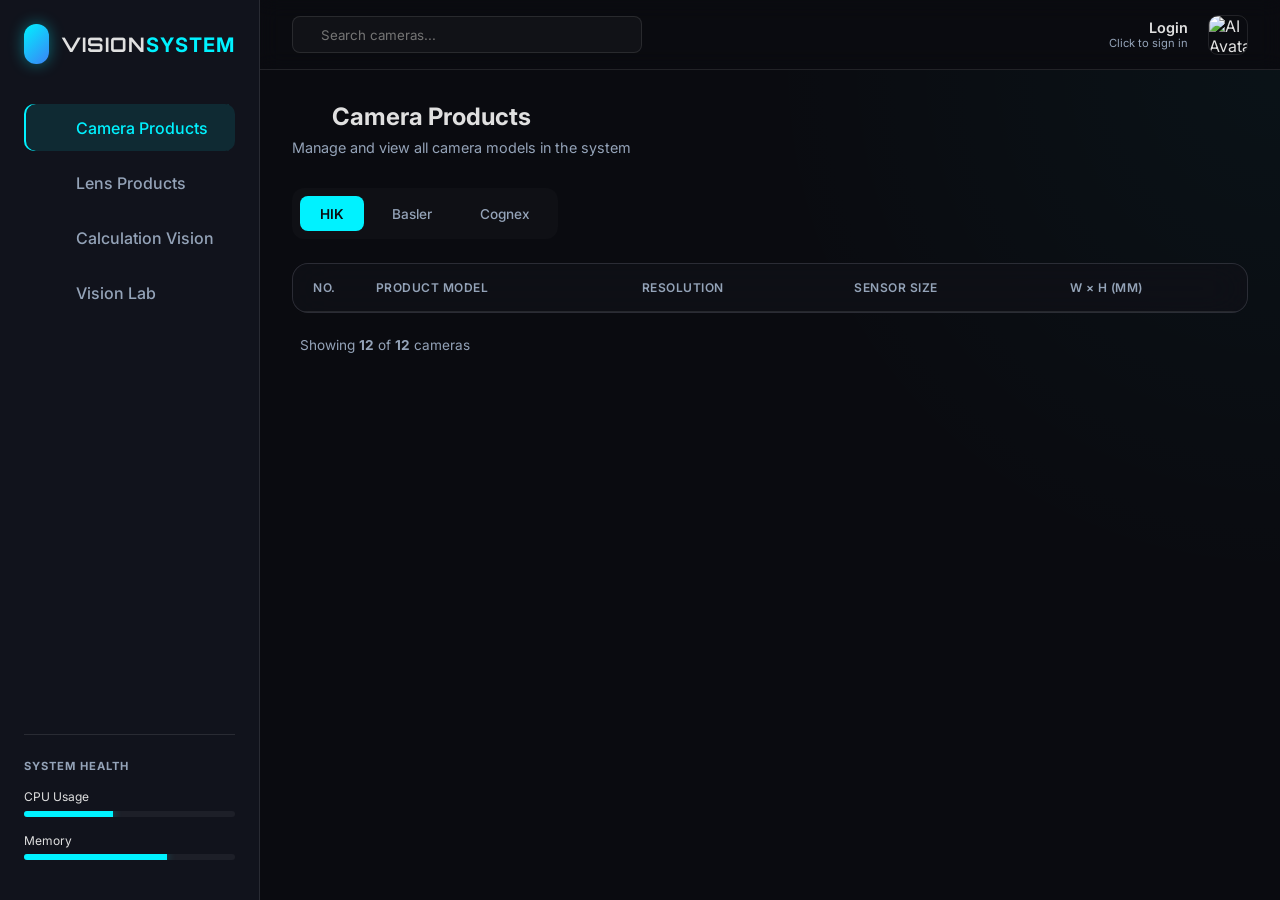
==== commit 4a118f56: "Add files via upload" ====
--- a/index.html
+++ b/index.html
@@ -1,273 +1,654 @@
 <!DOCTYPE html>
-<html lang="vi" id="html-lang">
+<html lang="vi">
 
 <head>
     <meta charset="UTF-8">
-    <meta name="viewport" content="width=device-width, initial-scale=1.0, maximum-scale=1.0, user-scalable=no">
-    <title>Chấm Công OT</title>
-    <meta name="description" content="Ứng dụng ghi nhận và tính giờ tăng ca tự động">
+    <meta name="viewport" content="width=device-width, initial-scale=1.0, viewport-fit=cover">
+    <title>Vision System | Camera Management</title>
     <link rel="stylesheet" href="style.css">
-    <link rel="manifest" href="manifest.json">
-    <meta name="theme-color" content="#1a1a2e">
-    <!-- Google Fonts -->
     <link rel="preconnect" href="https://fonts.googleapis.com">
     <link rel="preconnect" href="https://fonts.gstatic.com" crossorigin>
-    <link href="https://fonts.googleapis.com/css2?family=Outfit:wght@300;400;600;700&display=swap" rel="stylesheet">
-    <!-- Icons -->
-    <link rel="stylesheet" href="https://cdnjs.cloudflare.com/ajax/libs/font-awesome/6.4.0/css/all.min.css">
+    <link
+        href="https://fonts.googleapis.com/css2?family=Inter:wght@300;400;500;600;700&family=Orbitron:wght@400;500;700&display=swap"
+        rel="stylesheet">
+    <script src="https://unpkg.com/lucide@latest"></script>
 </head>
 
 <body>
     <div class="app-container">
-        <header>
-            <div class="header-content">
-                <div class="brand">
-                    <h1>OT Tracker</h1>
-                    <span class="author-tag">make by Mr.Lượng</span>
-                </div>
-                <div>
-                    <button id="lang-btn" aria-label="Chuyển đổi ngôn ngữ"><i class="fa-solid fa-globe"></i> <span
-                            id="lang-text">VN</span></button>
-                    <button id="login-btn" aria-label="Đăng nhập"><i class="fa-solid fa-user-lock"></i></button>
-                    <button id="settings-btn" aria-label="Cài đặt"><i class="fa-solid fa-gear"></i></button>
-                </div>
+        <!-- Sidebar -->
+        <aside class="sidebar">
+            <div class="logo-container">
+                <div class="logo-icon">
+                    <i data-lucide="eye"></i>
+                </div>
+                <span class="logo-text">VISION<span>SYSTEM</span></span>
             </div>
-            <div class="month-selector">
-                <button id="prev-month"><i class="fa-solid fa-chevron-left"></i></button>
-                <span id="current-month-display">Tháng 1, 2026</span>
-                <button id="next-month"><i class="fa-solid fa-chevron-right"></i></button>
+
+            <nav class="nav-links">
+                <a href="#" class="nav-item active" data-tab="cameras">
+                    <i data-lucide="camera"></i>
+                    <span>Camera Products</span>
+                </a>
+                <a href="#" class="nav-item" data-tab="lenses">
+                    <i data-lucide="aperture"></i>
+                    <span>Lens Products</span>
+                </a>
+                <a href="#" class="nav-item" data-tab="analytics" id="nav-calc">
+                    <i data-lucide="calculator"></i>
+                    <span>Calculation Vision</span>
+                </a>
+                <a href="#" class="nav-item" data-tab="vision-lab">
+                    <i data-lucide="wrench"></i>
+                    <span>Vision Lab</span>
+                </a>
+                <!-- <a href="#" class="nav-item" data-tab="settings">
+                    <i data-lucide="settings"></i>
+                    <span>Settings</span>
+                </a> -->
+            </nav>
+
+            <div class="system-status">
+                <div class="status-header">SYSTEM HEALTH</div>
+                <div class="status-bar-container">
+                    <div class="status-label">CPU Usage</div>
+                    <div class="status-bar">
+                        <div class="progress" style="width: 42%;"></div>
+                    </div>
+                </div>
+                <div class="status-bar-container">
+                    <div class="status-label">Memory</div>
+                    <div class="status-bar">
+                        <div class="progress" style="width: 68%;"></div>
+                    </div>
+                </div>
             </div>
-        </header>
-
-        <main>
-            <!-- Summary Card -->
-            <section class="summary-card">
-                <div class="summary-item" style="border-color: var(--primary-color)">
-                    <span class="label" data-i18n="standard_work_hours">Giờ tiêu chuẩn</span>
-                    <span class="value" id="total-std">0h</span>
-                </div>
-                <div class="summary-item" style="border-color: var(--secondary-color)">
-                    <span class="label" data-i18n="total_ot">Tổng giờ OT</span>
-                    <span class="value" id="total-ot">0h</span>
-                </div>
-                <div class="summary-item" style="border-color: var(--accent-color)">
-                    <span class="label" data-i18n="meal_tickets">Phiếu ăn</span>
-                    <span class="value" id="total-meals">0</span>
-                </div>
-                <div class="summary-item" style="border-color: #f59e0b">
-                    <span class="label" data-i18n="leave_days">Nghỉ phép</span>
-                    <span class="value" id="total-leave-summary">0</span>
-                </div>
-                <div class="summary-details">
-                    <div class="summary-detail-item">
-                        <span class="lbl" data-i18n="sunday">Chủ Nhật (OT)</span>
-                        <span class="val" id="total-ot-sunday" style="color: var(--accent-color)">0h</span>
-                    </div>
-                    <div class="summary-detail-item">
-                        <span class="lbl" data-i18n="holiday_ot">Lễ (OT)</span>
-                        <span class="val" id="total-ot-holiday" style="color: #10b981">0h</span>
-                    </div>
-                    <div class="summary-detail-item">
-                        <span class="lbl">
-                            <= 22h</span>
-                                <span class="val" id="total-ot-s1">0h</span>
-                    </div>
-                    <div class="summary-detail-item">
-                        <span class="lbl">22h-24h</span>
-                        <span class="val" id="total-ot-s2">0h</span>
-                    </div>
-                    <div class="summary-detail-item">
-                        <span class="lbl">> 24h</span>
-                        <span class="val" id="total-ot-s3">0h</span>
-                    </div>
-                    <div class="summary-detail-item">
-                        <span class="lbl" data-i18n="saturday_work">Thứ 7</span>
-                        <span class="val" id="total-sat-work" style="color: #4cc9f0">0day</span>
-                    </div>
-                    <div class="summary-detail-item">
-                        <span class="lbl" data-i18n="holiday_summary">Nghỉ lễ</span>
-                        <span class="val" id="total-holiday-summary" style="color: #10b981">0day</span>
-                    </div>
-                </div>
-                <!-- Hidden/Less important stat moved or kept tiny if needed, but 3 cols might be tight. 
-                     Let's stick to 2 items prominently or change grid to 3 if space allows.
-                     Given mobile width '480px', 3 items is risky. Let's try 3 items with smaller font.
-                -->
-            </section>
-
-            <!-- Input Section -->
-            <section class="input-section glass-panel">
-                <div class="input-row-multi date-row">
-                    <div class="form-group">
-                        <label for="date-picker" data-i18n="work_day">Ngày làm việc</label>
-                        <input type="date" id="date-picker">
-                    </div>
-                </div>
-
-                <div class="input-row-multi date-row">
-                    <div class="form-group">
-                        <label for="out-date" data-i18n="checkout_day">Ngày tan ca</label>
-                        <input type="date" id="out-date" class="full-width-input">
-                    </div>
-                    <div class="form-group">
-                        <label for="out-time" data-i18n="checkout_time">Giờ tan ca</label>
-                        <input type="time" id="out-time" class="full-width-input">
-                    </div>
-                </div>
-
-                <div class="quick-btns-row">
-                    <button id="checkin-now-btn" class="quick-btn checkin-btn">
-                        <div class="btn-icon-box"><i class="fa-solid fa-right-to-bracket"></i></div>
-                        <span data-i18n="check_in">Vào ca</span>
+        </aside>
+        <div class="sidebar-overlay" id="sidebar-overlay"></div>
+
+        <!-- Main Content -->
+        <main class="main-content">
+            <header class="top-bar">
+                <div class="mobile-toggle" id="mobile-sidebar-toggle">
+                    <i data-lucide="menu"></i>
+                </div>
+                <div class="search-container">
+                    <i data-lucide="search"></i>
+                    <input type="text" id="search-input" placeholder="Search cameras...">
+                </div>
+                <div class="user-profile">
+                    <div class="user-info" id="user-login-trigger" style="cursor: pointer;">
+                        <span class="user-name" id="display-user-name">Login</span>
+                        <span class="user-role" id="display-user-role">Click to sign in</span>
+                    </div>
+                    <div class="avatar">
+                        <img src="https://api.dicebear.com/7.x/bottts-neutral/svg?seed=VisionAI&backgroundColor=0d1117&eyes=eva&mouth=smile01"
+                            alt="AI Avatar">
+                    </div>
+                    <button id="logout-btn" class="logout-btn" style="display: none;" title="Logout">
+                        <i data-lucide="log-out"></i>
                     </button>
-                    <button id="checkout-now-btn" class="quick-btn checkout-btn">
-                        <div class="btn-icon-box"><i class="fa-solid fa-right-from-bracket"></i></div>
-                        <span data-i18n="record_now">Tan ca</span>
-                    </button>
-                </div>
-                <!-- Redesigned Leave Panel (Orange Bar) -->
-                <div class="leave-panel-new">
-                    <div class="leave-toggle-box" id="leave-toggle">
-                        <div class="leave-checkbox" id="leave-checkbox-ui">
-                            <i class="fa-solid fa-check"></i>
-                        </div>
-                        <span data-i18n="leave_request">Nghỉ phép</span>
-                    </div>
-
-                    <div class="leave-input-area">
-                        <span class="input-hint" data-i18n="fill_leave_days">Số ngày</span>
-                        <input type="number" id="leave-days-input" step="0.5" min="0" max="1" placeholder="0.0">
-                    </div>
-
-                    <button id="confirm-leave-btn" class="confirm-btn" disabled
-                        style="opacity: 0.5; pointer-events: none;">
-                        <i class="fa-solid fa-circle-check"></i>
-                        <span data-i18n="confirm">Xác nhận</span>
-                    </button>
-                </div>
-
-                <!-- Holiday Panel -->
-                <div class="leave-panel-new holiday-panel">
-                    <div class="leave-toggle-box" id="holiday-toggle">
-                        <div class="leave-checkbox" id="holiday-checkbox-ui">
-                            <i class="fa-solid fa-check"></i>
-                        </div>
-                        <span data-i18n="holiday_request">Nghỉ lễ</span>
-                    </div>
-
-                    <div class="leave-input-area">
-                        <span class="input-hint" data-i18n="fill_leave_days">Số ngày</span>
-                        <input type="number" id="holiday-days-input" step="0.5" min="0" max="1" placeholder="0.0">
-                    </div>
-
-                    <button id="confirm-holiday-btn" class="confirm-btn" disabled
-                        style="opacity: 0.5; pointer-events: none;">
-                        <i class="fa-solid fa-circle-check"></i>
-                        <span data-i18n="confirm">Xác nhận</span>
-                    </button>
-                </div>
-
-                <div id="gps-status" class="gps-status hidden" style="width: 66%; margin: 0 0 16px 0;">
-                    <i class="fa-solid fa-location-crosshairs"></i> <span id="gps-address"></span>
-                </div>
-
-                <div class="info-row" style="flex-direction: column; align-items: stretch; gap: 10px;">
-                    <div style="display: flex; justify-content: space-between;">
-                        <span><span data-i18n="total_ot">Tổng OT</span>: <strong id="calculated-ot"
-                                class="highlight-text">--</strong></span>
-                        <span><span data-i18n="meal_tickets">Phiếu ăn</span>: <strong id="meal-ticket-display"
-                                style="color: var(--accent-color)">0</strong></span>
-                    </div>
-
-                    <div class="ot-breakdown">
-                        <div class="ot-segment">
-                            <label data-i18n="ot_17_22">17h - 22h</label>
-                            <span id="ot-seg-1">0h</span>
-                        </div>
-                        <div class="ot-segment">
-                            <label data-i18n="ot_22_24">22h - 24h</label>
-                            <span id="ot-seg-2">0h</span>
-                        </div>
-                        <div class="ot-segment">
-                            <label data-i18n="after_24h">Sau 24h</label>
-                            <span id="ot-seg-3">0h</span>
-                        </div>
-                    </div>
-                </div>
-
-            </section>
-
-            <!-- Recent Logs -->
-            <section class="logs-section">
-                <h3 data-i18n="record_history">Lịch sử chấm công</h3>
-                <div id="logs-list" class="logs-list">
-                    <!-- Log items will be injected here -->
-                    <div class="empty-state" data-i18n="no_data">Chưa có dữ liệu tháng này</div>
-                </div>
-            </section>
+                </div>
+            </header>
+
+            <!-- Tab Content Area -->
+            <div class="tab-content-area">
+
+                <!-- Lens Products Tab -->
+                <section id="tab-lenses" class="tab-panel">
+                    <div class="page-header">
+                        <h1><i data-lucide="aperture"></i> Lens Products</h1>
+                        <p>Fixed Aperture and Telecentric Lens catalog</p>
+                    </div>
+
+                    <!-- Inner Tabs for Lens Categories -->
+                    <div class="inner-tabs">
+                        <button class="inner-tab-btn active" data-lens-category="fa">Lens FA</button>
+                        <button class="inner-tab-btn" data-lens-category="tele">Lens Tele</button>
+                    </div>
+
+                    <!-- Lens FA Content -->
+                    <div id="lens-fa-content" class="lens-category-content">
+                        <div class="table-container glass-panel">
+                            <table class="data-table" id="lens-table">
+                                <thead>
+                                    <tr>
+                                        <th style="width: 50px;">No.</th>
+                                        <th>Product Model</th>
+                                        <th>Focal Length</th>
+                                        <th>Image Size</th>
+                                    </tr>
+                                </thead>
+                                <tbody id="lens-tbody">
+                                    <!-- Data will be injected by JS -->
+                                </tbody>
+                            </table>
+                        </div>
+                        <div class="table-footer">
+                            <span class="table-info">Showing <strong id="lens-showing-count">0</strong> of <strong
+                                    id="lens-total-count">0</strong> lenses</span>
+                        </div>
+                    </div>
+
+                    <!-- Lens Tele Content -->
+                    <div id="lens-tele-content" class="lens-category-content" style="display: none;">
+                        <div class="table-container glass-panel">
+                            <table class="data-table" id="tele-table">
+                                <thead>
+                                    <tr>
+                                        <th style="width: 50px;">No.</th>
+                                        <th>Model Name</th>
+                                        <th>Sensor Size</th>
+                                        <th>Working Distance</th>
+                                    </tr>
+                                </thead>
+                                <tbody id="tele-tbody">
+                                    <!-- Data will be injected by JS -->
+                                </tbody>
+                            </table>
+                        </div>
+                        <div class="table-footer">
+                            <span class="table-info">Showing <strong id="tele-showing-count">0</strong> of <strong
+                                    id="tele-total-count">0</strong> lenses</span>
+                        </div>
+                    </div>
+                </section>
+
+                <!-- Camera List Tab -->
+                <section id="tab-cameras" class="tab-panel active">
+                    <div class="page-header">
+                        <h1><i data-lucide="camera"></i> Camera Products</h1>
+                        <p>Manage and view all camera models in the system</p>
+                    </div>
+
+                    <!-- Tab Control for Camera Categories -->
+                    <div class="inner-tabs">
+                        <button class="inner-tab-btn active" data-category="hik">HIK</button>
+                        <button class="inner-tab-btn" data-category="basler">Basler</button>
+                        <button class="inner-tab-btn" data-category="cognex">Cognex</button>
+                    </div>
+
+                    <!-- Camera Table -->
+                    <div class="table-container glass-panel">
+                        <table class="data-table" id="camera-table">
+                            <thead>
+                                <tr>
+                                    <th style="width: 50px;">No.</th>
+                                    <th>Product Model</th>
+                                    <th>Resolution</th>
+                                    <th>Sensor Size</th>
+                                    <th>W × H (mm)</th>
+                                </tr>
+                            </thead>
+                            <tbody id="camera-tbody">
+                                <!-- Data will be injected by JS -->
+                            </tbody>
+                        </table>
+                    </div>
+
+                    <div class="table-footer">
+                        <span class="table-info">Showing <strong id="showing-count">12</strong> of <strong
+                                id="total-count">12</strong> cameras</span>
+                        <div class="pagination" id="pagination-container">
+                            <!-- Pagination buttons will be injected by JS -->
+                        </div>
+                    </div>
+                </section>
+
+
+
+                <!-- Calculation Vision Tab -->
+                <section id="tab-analytics" class="tab-panel">
+                    <div class="page-header">
+                        <h1><i data-lucide="calculator"></i> Calculation Vision</h1>
+                        <p>Calculate Field of View (FOV) based on lens and camera parameters</p>
+                    </div>
+
+                    <!-- FA Lens Calculator -->
+                    <div class="calculator-container glass-panel" style="margin-bottom: 2.5rem;">
+                        <h2
+                            style="margin-bottom: 1.5rem; display: flex; align-items: center; gap: 0.5rem; font-size: 1.25rem; color: var(--accent);">
+                            <i data-lucide="aperture"></i> FA Lens Calculator
+                        </h2>
+                        <div class="calc-grid">
+                            <!-- Lens Selection -->
+                            <div class="calc-section">
+                                <h3><i data-lucide="aperture"></i> Lens Parameters</h3>
+                                <div class="calc-row">
+                                    <label for="calc-lens-type">Lens Type</label>
+                                    <div class="search-select-container">
+                                        <input type="text" id="calc-lens-type" class="calc-input search-select-input"
+                                            placeholder="-- Search Lens --" autocomplete="off">
+                                        <div class="search-select-results" id="calc-lens-results"></div>
+                                    </div>
+                                </div>
+                                <div class="calc-row">
+                                    <label for="calc-focal-length">Focal Length</label>
+                                    <input type="text" id="calc-focal-length" class="calc-input" readonly
+                                        placeholder="Auto from lens">
+                                </div>
+                                <div class="calc-row">
+                                    <label for="calc-image-size">Image Size</label>
+                                    <input type="text" id="calc-image-size" class="calc-input" readonly
+                                        placeholder="Auto from lens">
+                                </div>
+                                <div class="calc-row-flex">
+                                    <div class="checkbox-group">
+                                        <input type="checkbox" id="use-adapter-ring">
+                                        <label for="use-adapter-ring">Adapter Ring</label>
+                                    </div>
+                                    <div class="input-group-sub" id="ring-length-container" style="display: none;">
+                                        <label for="calc-ring-length">Length (mm)</label>
+                                        <input type="number" id="calc-ring-length" class="calc-input-small" value="5"
+                                            step="0.5" min="0">
+                                    </div>
+                                </div>
+                            </div>
+
+                            <!-- Camera Selection -->
+                            <div class="calc-section">
+                                <h3><i data-lucide="camera"></i> Camera Parameters</h3>
+                                <div class="calc-row">
+                                    <label for="calc-camera-type">Camera Type</label>
+                                    <div class="search-select-container">
+                                        <input type="text" id="calc-camera-type" class="calc-input search-select-input"
+                                            placeholder="-- Search Camera --" autocomplete="off">
+                                        <div class="search-select-results" id="calc-camera-results"></div>
+                                    </div>
+                                </div>
+                                <div class="calc-row">
+                                    <label for="calc-sensor-size">Sensor Size (W×H)</label>
+                                    <input type="text" id="calc-sensor-size" class="calc-input" readonly
+                                        placeholder="Auto from camera">
+                                </div>
+                            </div>
+
+                            <!-- FOV Calculation -->
+                            <div class="calc-section calc-results">
+                                <h3><i data-lucide="scan"></i> FOV Calculation</h3>
+                                <div class="calc-row">
+                                    <label for="calc-fov-width">FOV Width (mm)</label>
+                                    <input type="number" id="calc-fov-width" class="calc-input"
+                                        placeholder="Enter or Result">
+                                </div>
+                                <div class="calc-row">
+                                    <label for="calc-fov-height">FOV Height (mm)</label>
+                                    <input type="text" id="calc-fov-height" class="calc-input result" readonly
+                                        placeholder="Auto calculated">
+                                </div>
+                                <div class="calc-row">
+                                    <label for="calc-working-distance">Working Distance (mm)</label>
+                                    <input type="number" id="calc-working-distance" class="calc-input"
+                                        placeholder="Enter or Result">
+                                </div>
+                                <div class="calc-row">
+                                    <label for="calc-pixel-size">Pixel Size (mm/px)</label>
+                                    <input type="number" id="calc-pixel-size" class="calc-input"
+                                        placeholder="Enter or Result">
+                                </div>
+                                <div class="calc-row">
+                                    <label for="calc-vision-error">Vision Accuracy (mm)</label>
+                                    <input type="number" id="calc-vision-error" class="calc-input"
+                                        placeholder="Enter desired accuracy">
+                                </div>
+                                <div class="calc-btn-group">
+                                    <button id="calc-fov-btn" class="calc-btn">
+                                        <i data-lucide="arrow-right"></i> WD → FOV
+                                    </button>
+                                    <button id="calc-wd-btn" class="calc-btn calc-btn-alt">
+                                        <i data-lucide="arrow-left"></i> FOV → WD
+                                    </button>
+                                </div>
+                            </div>
+                        </div>
+
+                        <!-- Hardware Recommendation Panel (Item 4) -->
+                        <div class="calc-recommendation-panel" id="hardware-recommendation">
+                            <h3
+                                style="margin-bottom: 1.5rem; display: flex; align-items: center; gap: 0.5rem; font-size: 1.1rem; color: var(--green);">
+                                <i data-lucide="award"></i> Recommended Hardware Options
+                            </h3>
+                            <div class="recommendation-grid" id="rec-grid">
+                                <div class="recommendation-card placeholder">
+                                    <p>Enter WD, FOV and Accuracy to see recommendations</p>
+                                </div>
+                                <div class="recommendation-card placeholder">
+                                    <p>Suggestions will appear here based on your requirements</p>
+                                </div>
+                            </div>
+                            <button id="calculate-recommendation-btn" class="calc-btn recommendation-trigger-btn">
+                                <i data-lucide="zap"></i> Find 2 Hardware Options
+                            </button>
+                        </div>
+                    </div>
+
+                    <!-- Telecentric Lens Calculator -->
+                    <div class="calculator-container glass-panel">
+                        <h2
+                            style="margin-bottom: 1.5rem; display: flex; align-items: center; gap: 0.5rem; font-size: 1.25rem; color: var(--purple);">
+                            <i data-lucide="focus"></i> Telecentric Lens Calculator
+                        </h2>
+                        <div class="calc-grid">
+                            <!-- Lens Selection -->
+                            <div class="calc-section">
+                                <h3><i data-lucide="focus"></i> Tele Lens Parameters</h3>
+                                <div class="calc-row">
+                                    <label for="tele-calc-lens-type">Lens Type</label>
+                                    <div class="search-select-container">
+                                        <input type="text" id="tele-calc-lens-type"
+                                            class="calc-input search-select-input" placeholder="-- Search Tele Lens --"
+                                            autocomplete="off">
+                                        <div class="search-select-results" id="tele-calc-lens-results"></div>
+                                    </div>
+                                </div>
+                                <div class="calc-row">
+                                    <label for="tele-calc-magnification">Magnification (β)</label>
+                                    <input type="text" id="tele-calc-magnification" class="calc-input"
+                                        placeholder="e.g. 1.0">
+                                </div>
+                                <div class="calc-row">
+                                    <label for="tele-calc-wd-range">Working Distance</label>
+                                    <input type="text" id="tele-calc-wd-range" class="calc-input" readonly
+                                        placeholder="Auto from lens">
+                                </div>
+                            </div>
+
+                            <!-- Camera Selection -->
+                            <div class="calc-section">
+                                <h3><i data-lucide="camera"></i> Camera Parameters</h3>
+                                <div class="calc-row">
+                                    <label for="tele-calc-camera-type">Camera Type</label>
+                                    <div class="search-select-container">
+                                        <input type="text" id="tele-calc-camera-type"
+                                            class="calc-input search-select-input" placeholder="-- Search Camera --"
+                                            autocomplete="off">
+                                        <div class="search-select-results" id="tele-calc-camera-results"></div>
+                                    </div>
+                                </div>
+                                <div class="calc-row">
+                                    <label for="tele-calc-sensor-size">Sensor Size (W×H)</label>
+                                    <input type="text" id="tele-calc-sensor-size" class="calc-input" readonly
+                                        placeholder="Auto from camera">
+                                </div>
+                            </div>
+
+                            <!-- FOV Calculation -->
+                            <div class="calc-section calc-results"
+                                style="background: rgba(139, 92, 246, 0.05); border-color: rgba(139, 92, 246, 0.2);">
+                                <h3><i data-lucide="scan"></i> FOV Calculation</h3>
+                                <div class="calc-row">
+                                    <label>Calculation Mode</label>
+                                    <div
+                                        style="font-size: 0.75rem; color: var(--text-secondary); margin-bottom: 0.5rem;">
+                                        FOV = Sensor Size / Magnification
+                                    </div>
+                                </div>
+                                <div class="calc-row">
+                                    <label for="tele-calc-fov-width">FOV Width (mm)</label>
+                                    <input type="number" id="tele-calc-fov-width" class="calc-input"
+                                        placeholder="Enter desired FOV">
+                                </div>
+                                <div class="calc-row">
+                                    <label for="tele-calc-fov-height">FOV Height (mm)</label>
+                                    <input type="text" id="tele-calc-fov-height" class="calc-input result" readonly
+                                        placeholder="Result"
+                                        style="color: var(--purple); border-color: var(--purple); background: rgba(139, 92, 246, 0.1);">
+                                </div>
+                                <div class="calc-row">
+                                    <label for="tele-calc-pixel-size">Pixel Size (mm/px)</label>
+                                    <input type="number" id="tele-calc-pixel-size" class="calc-input"
+                                        placeholder="Enter or Result">
+                                </div>
+                                <div class="calc-row">
+                                    <label for="tele-calc-vision-error">Vision Accuracy (mm)</label>
+                                    <input type="number" id="tele-calc-vision-error" class="calc-input"
+                                        placeholder="Enter desired Accuracy">
+                                </div>
+                                <button id="tele-calc-fov-btn" class="calc-btn"
+                                    style="background: linear-gradient(135deg, var(--purple), var(--blue));">
+                                    <i data-lucide="calculator"></i> Calculate
+                                </button>
+                            </div>
+                        </div>
+
+                        <!-- Hardware Recommendation Panel (Item 4) -->
+                        <div class="calc-recommendation-panel" id="tele-hardware-recommendation">
+                            <h3
+                                style="margin-bottom: 1.5rem; display: flex; align-items: center; gap: 0.5rem; font-size: 1.1rem; color: var(--purple);">
+                                <i data-lucide="award"></i> Recommended Tele Hardware Options
+                            </h3>
+                            <div class="recommendation-grid" id="tele-rec-grid">
+                                <div class="recommendation-card placeholder">
+                                    <p>Enter FOV and Accuracy to see Telecentric recommendations</p>
+                                </div>
+                                <div class="recommendation-card placeholder">
+                                    <p>Suggestions will appear here based on your requirements</p>
+                                </div>
+                            </div>
+                            <button id="tele-calculate-recommendation-btn" class="calc-btn recommendation-trigger-btn"
+                                style="background: linear-gradient(135deg, var(--purple), var(--blue));">
+                                <i data-lucide="zap"></i> Find 2 Tele Hardware Options
+                            </button>
+                        </div>
+                    </div>
+                </section>
+
+                <!-- Vision Lab Tab (Consolidated) -->
+                <section id="tab-vision-lab" class="tab-panel">
+                    <div class="page-header">
+                        <h1><i data-lucide="wrench"></i> Vision Lab</h1>
+                        <p>Image simulation and processing tools</p>
+                    </div>
+
+                    <!-- Inner Tabs for Vision Lab -->
+                    <div class="inner-tabs" style="margin-bottom: 2rem;">
+                        <button class="inner-tab-btn active" data-vision-tool="lighting">Lighting Simulation</button>
+                        <button class="inner-tab-btn" data-vision-tool="converter">Image Converter</button>
+                    </div>
+
+                    <!-- Lighting Sim Content -->
+                    <div id="vision-lighting-content" class="vision-tool-content">
+                        <div class="light-sim-container">
+                            <!-- Controls Sidebar -->
+                            <div class="light-controls glass-panel">
+                                <div class="control-group">
+                                    <h3><i data-lucide="upload"></i> Input Image</h3>
+                                    <div class="upload-options">
+                                        <div class="upload-area" id="light-upload-area">
+                                            <i data-lucide="image-plus"></i>
+                                            <span>Upload File</span>
+                                            <input type="file" id="light-file-input" accept="image/*"
+                                                style="display: none;">
+                                        </div>
+                                        <button class="camera-btn" id="light-camera-btn">
+                                            <i data-lucide="camera"></i>
+                                            <span>Take Photo</span>
+                                        </button>
+                                    </div>
+                                    <!-- Camera Preview Container (Hidden by default) -->
+                                    <div id="camera-preview-container" style="display: none; margin-top: 1rem;">
+                                        <video id="camera-video" autoplay playsinline
+                                            style="width: 100%; border-radius: 8px; border: 1px solid var(--accent);"></video>
+                                        <button id="camera-capture-btn" class="calc-btn" style="margin-top: 0.5rem;">
+                                            <i data-lucide="aperture"></i> Capture
+                                        </button>
+                                    </div>
+                                </div>
+
+                                <div class="control-group">
+                                    <h3><i data-lucide="layers"></i> Light Source</h3>
+                                    <div class="light-modes-grid">
+                                        <button class="light-mode-btn active" data-light="none"
+                                            title="Normal lighting">Normal</button>
+                                        <button class="light-mode-btn" data-light="coaxial"
+                                            title="Specular surfaces, engravings">Coaxial</button>
+                                        <button class="light-mode-btn" data-light="ring-flat"
+                                            title="General inspection, high contrast">Ring Flat</button>
+                                        <button class="light-mode-btn" data-light="darkfield"
+                                            title="Scratches, cracks, edges">Dark Field</button>
+                                        <button class="light-mode-btn" data-light="backlight"
+                                            title="Sizing, outer dimensions">Backlight</button>
+                                        <button class="light-mode-btn" data-light="dome"
+                                            title="Highly reflective, curved parts">Diffuse Dome</button>
+                                        <button class="light-mode-btn" data-light="bar"
+                                            title="Side lighting, texture">Bar Light</button>
+                                        <button class="light-mode-btn" data-light="diffuse"
+                                            title="Uniform broad lighting">Diffuse Area</button>
+                                    </div>
+                                    <div id="light-usage-tip" class="usage-tip-panel">
+                                        <span class="tip-label">Application Tip:</span>
+                                        <span id="light-tip-text">Choose a light source to see best usage
+                                            scenarios.</span>
+                                    </div>
+                                </div>
+
+                                <div class="control-group">
+                                    <h3><i data-lucide="sliders"></i> Adjustments</h3>
+                                    <div class="slider-row">
+                                        <label>Intensity</label>
+                                        <input type="range" id="light-intensity" min="0" max="200" value="100">
+                                    </div>
+                                    <div class="slider-row">
+                                        <label>Contrast / Sharpness</label>
+                                        <input type="range" id="light-contrast" min="0" max="200" value="100">
+                                    </div>
+                                    <div class="slider-row" id="threshold-container" style="display: none;">
+                                        <label>Threshold (Backlight)</label>
+                                        <input type="range" id="light-threshold" min="0" max="255" value="128">
+                                    </div>
+                                    <div class="slider-row" id="edge-container" style="display: none;">
+                                        <label>Edge Sensitivity (Dark Field)</label>
+                                        <input type="range" id="light-edge" min="0" max="100" value="30">
+                                    </div>
+                                </div>
+                            </div>
+
+                            <!-- Preview Area -->
+                            <div class="light-preview-pane glass-panel">
+                                <div class="preview-wrapper" id="light-preview-wrapper">
+                                    <div class="no-image-placeholder">
+                                        <i data-lucide="image"></i>
+                                        <p>Please upload an image to start simulation</p>
+                                    </div>
+                                    <img id="light-sim-image" src="" alt="Simulated Image" style="display: none;">
+                                    <div id="light-overlay-layer"></div>
+                                </div>
+                            </div>
+                        </div>
+                    </div>
+
+                    <!-- Image Converter Content -->
+                    <div id="vision-converter-content" class="vision-tool-content" style="display: none;">
+                        <div class="converter-container">
+                            <!-- Controls -->
+                            <div class="converter-controls glass-panel">
+                                <div class="control-group">
+                                    <h3><i data-lucide="upload"></i> Input Image</h3>
+                                    <div class="upload-area" id="conv-upload-area">
+                                        <i data-lucide="image-plus"></i>
+                                        <span>Select Color Image</span>
+                                        <input type="file" id="conv-file-input" accept="image/*" style="display: none;">
+                                    </div>
+                                </div>
+
+                                <div class="control-group">
+                                    <h3><i data-lucide="settings"></i> Conversion Mode</h3>
+                                    <select id="conv-mode-select" class="calc-input">
+                                        <option value="intensity">Intensity</option>
+                                        <option value="red">Red Channel</option>
+                                        <option value="green">Green Channel</option>
+                                        <option value="blue">Blue Channel</option>
+                                        <option value="hsi-i">HSI Intensity</option>
+                                        <option value="hsi-s">HSI Saturation</option>
+                                        <option value="hsi-h">HSI Hue</option>
+                                    </select>
+                                </div>
+
+                                <div class="control-group" style="margin-top: auto;">
+                                    <button id="conv-download-btn" class="calc-btn" disabled>
+                                        <i data-lucide="download"></i> Download Image
+                                    </button>
+                                </div>
+                            </div>
+
+                            <!-- Preview Panes -->
+                            <div class="converter-previews">
+                                <div class="preview-card glass-panel">
+                                    <div class="preview-header">ORIGINAL</div>
+                                    <div class="preview-canvas-container">
+                                        <canvas id="conv-source-canvas"></canvas>
+                                        <div class="canvas-placeholder" id="conv-source-placeholder">
+                                            <i data-lucide="image"></i>
+                                            <p>No Image</p>
+                                        </div>
+                                    </div>
+                                </div>
+                                <div class="preview-card glass-panel highlight-border">
+                                    <div class="preview-header">CONVERTED (MONO)</div>
+                                    <div class="preview-canvas-container">
+                                        <canvas id="conv-result-canvas"></canvas>
+                                        <div class="canvas-placeholder" id="conv-result-placeholder">
+                                            <i data-lucide="cpu"></i>
+                                            <p>Waiting for conversion...</p>
+                                        </div>
+                                    </div>
+                                </div>
+                            </div>
+                        </div>
+                    </div>
+                </section>
+
+                <!-- Settings Tab
+                <section id="tab-settings" class="tab-panel">
+                    <div class="page-header">
+                        <h1><i data-lucide="settings"></i> Settings</h1>
+                        <p>System configuration and preferences</p>
+                    </div>
+                    <div class="coming-soon">
+                        <i data-lucide="construction"></i>
+                        <span>Settings Module Coming Soon</span>
+                    </div>
+                </section> -->
+            </div>
         </main>
-
-        <!-- Settings Modal -->
-        <div id="settings-modal" class="modal hidden">
-            <div class="modal-content glass-panel">
-                <div class="modal-header">
-                    <h3 data-i18n="settings">Cài đặt</h3>
-                    <button id="close-settings"><i class="fa-solid fa-xmark"></i></button>
-                </div>
-                <div class="modal-body">
-                    <div class="form-group">
-                        <label for="setting-start-standard-time" data-i18n="std_start_time">Giờ bắt đầu tiêu
-                            chuẩn</label>
-                        <input type="time" id="setting-start-standard-time" value="08:00">
-                    </div>
-
-                    <div class="form-group">
-                        <label for="setting-standard-time" data-i18n="std_checkout_time">Giờ tan ca tiêu chuẩn</label>
-                        <input type="time" id="setting-standard-time" value="17:00">
-                        <p class="hint" data-i18n="std_checkout_hint">Giờ kết thúc làm việc chính thức để tính OT.</p>
-                    </div>
-
-                    <div class="form-group">
-                        <label data-i18n="attendance_data">Dữ liệu chấm công</label>
-                        <button id="export-btn" class="secondary-btn full-width"><i class="fa-solid fa-file-csv"></i>
-                            <span data-i18n="export_csv">Xuất File CSV (Tháng này)</span></button>
-                    </div>
-
-                    <button id="save-settings-btn" class="primary-btn full-width" data-i18n="save_settings">Lưu Cài
-                        Đặt</button>
-                </div>
+    </div>
+
+    <!-- Login Modal -->
+    <div class="modal-overlay" id="login-modal">
+        <div class="login-card glass-panel">
+            <div class="login-header">
+                <i data-lucide="lock"></i>
+                <h2>Security Login</h2>
+                <p>Authorized personnel only</p>
             </div>
+            <form id="login-form">
+                <div class="form-group">
+                    <label>User ID</label>
+                    <div class="input-with-icon">
+                        <i data-lucide="user"></i>
+                        <input type="text" id="login-id" value="Admin" placeholder="Enter ID" required>
+                    </div>
+                </div>
+                <div class="form-group">
+                    <label>Password</label>
+                    <div class="input-with-icon">
+                        <i data-lucide="key"></i>
+                        <input type="password" id="login-pass" placeholder="Enter Password" required>
+                    </div>
+                </div>
+                <div id="login-error" class="login-error-msg"></div>
+                <button type="submit" class="login-submit-btn">
+                    <span>Sign In</span>
+                    <i data-lucide="log-in"></i>
+                </button>
+            </form>
+            <button class="modal-close" id="close-login-btn">
+                <i data-lucide="x"></i>
+            </button>
         </div>
-
-        <!-- Login Modal -->
-        <div id="login-modal" class="modal hidden">
-            <div class="modal-content glass-panel">
-                <div class="modal-header">
-                    <h3 data-i18n="login_btn">Đăng Nhập</h3>
-                    <button id="close-login"><i class="fa-solid fa-xmark"></i></button>
-                </div>
-                <div class="modal-body">
-                    <div class="form-group">
-                        <label for="login-id" data-i18n="login_id">ID Đăng Nhập</label>
-                        <input type="text" id="login-id" class="full-width-input" value="Admin" placeholder="Nhập ID"
-                            data-i18n="id_placeholder">
-                    </div>
-                    <div class="form-group">
-                        <label for="login-pass" data-i18n="password">Mật Khẩu</label>
-                        <input type="password" id="login-pass" class="full-width-input" placeholder="Nhập mật khẩu"
-                            data-i18n="pass_placeholder">
-                    </div>
-                    <button id="login-submit-btn" class="primary-btn full-width" data-i18n="login_btn">Đăng
-                        Nhập</button>
-                </div>
-            </div>
-        </div>
-
-        <!-- Toast Notification -->
-        <div id="toast" class="toast hidden">Lưu thành công!</div>
     </div>
 
-    <script src="script.js"></script>
+    <script src="app.js"></script>
 </body>
 
 </html>
--- a/style.css
+++ b/style.css
@@ -1,1028 +1,1967 @@
 :root {
-    --primary-color: #4cc9f0;
-    --secondary-color: #4361ee;
-    --accent-color: #f72585;
-    --bg-color: #0f172a;
-    --card-bg: rgba(30, 41, 59, 0.7);
-    --text-primary: #f8fafc;
+    --bg-dark: #0a0b10;
+    --bg-card: rgba(25, 27, 38, 0.7);
+    --bg-sidebar: #11131c;
+    --accent: #00f2ff;
+    --accent-glow: rgba(0, 242, 255, 0.4);
+    --text-primary: #e0e0e0;
     --text-secondary: #94a3b8;
-    --success: #10b981;
     --glass-border: rgba(255, 255, 255, 0.1);
-    --font-family: 'Outfit', sans-serif;
-    --transition: all 0.3s cubic-bezier(0.4, 0, 0.2, 1);
+    --blue: #3b82f6;
+    --purple: #8b5cf6;
+    --green: #10b981;
+    --orange: #f59e0b;
+    --red: #ef4444;
 }
 
 * {
     margin: 0;
     padding: 0;
     box-sizing: border-box;
-    -webkit-tap-highlight-color: transparent;
+    font-family: 'Inter', sans-serif;
 }
 
 body {
-    font-family: var(--font-family);
-    background-color: var(--bg-color);
+    background-color: var(--bg-dark);
     color: var(--text-primary);
-    min-height: 100vh;
-    overflow-x: hidden;
-    /* Fancy background gradient */
-    background-image:
-        radial-gradient(at 0% 0%, rgba(76, 201, 240, 0.15) 0px, transparent 50%),
-        radial-gradient(at 100% 100%, rgba(247, 37, 133, 0.15) 0px, transparent 50%);
-    background-attachment: fixed;
+    height: 100vh;
+    overflow: hidden;
 }
 
 .app-container {
-    max-width: 480px;
-    /* Mobile width constraint */
-    margin: 0 auto;
-    padding: 20px;
-    padding-bottom: 80px;
-    min-height: 100vh;
+    display: flex;
+    height: 100vh;
+    width: 100vw;
+}
+
+/* Sidebar */
+.sidebar {
+    width: 260px;
+    background-color: var(--bg-sidebar);
+    border-right: 1px solid var(--glass-border);
     display: flex;
     flex-direction: column;
-    gap: 16px;
-}
-
-main {
+    padding: 1.5rem;
+    z-index: 100;
+}
+
+.logo-container {
+    display: flex;
+    align-items: center;
+    gap: 0.75rem;
+    margin-bottom: 2.5rem;
+}
+
+.logo-icon {
+    width: 40px;
+    height: 40px;
+    background: linear-gradient(135deg, var(--accent), var(--blue));
+    border-radius: 12px;
+    display: flex;
+    align-items: center;
+    justify-content: center;
+    color: var(--bg-dark);
+    box-shadow: 0 0 15px var(--accent-glow);
+}
+
+.logo-text {
+    font-family: 'Orbitron', sans-serif;
+    font-weight: 700;
+    font-size: 1.25rem;
+    letter-spacing: 1px;
+}
+
+.logo-text span {
+    color: var(--accent);
+}
+
+.nav-links {
     display: flex;
     flex-direction: column;
-    gap: 16px;
-}
-
-/* Header */
-header {
+    gap: 0.5rem;
+    flex-grow: 1;
+}
+
+.nav-item {
+    display: flex;
+    align-items: center;
+    gap: 1rem;
+    padding: 0.85rem 1rem;
+    text-decoration: none;
+    color: var(--text-secondary);
+    border-radius: 10px;
+    transition: all 0.2s ease;
+    font-weight: 500;
+    cursor: pointer;
+}
+
+.nav-item i {
+    width: 20px;
+}
+
+.nav-item:hover {
+    background: rgba(255, 255, 255, 0.05);
+    color: var(--text-primary);
+}
+
+.nav-item.active {
+    background: rgba(0, 242, 255, 0.1);
+    color: var(--accent);
+    box-shadow: inset 2px 0 0 var(--accent);
+}
+
+.system-status {
+    margin-top: 2rem;
+    padding-top: 1.5rem;
+    border-top: 1px solid var(--glass-border);
+}
+
+.status-header {
+    font-size: 0.7rem;
+    color: var(--text-secondary);
+    letter-spacing: 1px;
+    margin-bottom: 1rem;
+    font-weight: 700;
+}
+
+.status-bar-container {
+    margin-bottom: 1rem;
+}
+
+.status-label {
+    font-size: 0.75rem;
+    margin-bottom: 0.4rem;
+}
+
+.status-bar {
+    height: 6px;
+    background: rgba(255, 255, 255, 0.05);
+    border-radius: 3px;
+    overflow: hidden;
+}
+
+.progress {
+    height: 100%;
+    background: var(--accent);
+    box-shadow: 0 0 10px var(--accent-glow);
+    transition: width 0.5s ease-out;
+}
+
+/* Main Content */
+.main-content {
+    flex-grow: 1;
     display: flex;
     flex-direction: column;
-    gap: 16px;
-}
-
-.header-content {
-    display: flex;
+    overflow: hidden;
+}
+
+.top-bar {
+    height: 70px;
+    padding: 0 2rem;
+    display: flex;
+    align-items: center;
     justify-content: space-between;
-    align-items: center;
-}
-
-h1 {
-    font-size: 28px;
-    font-weight: 700;
-    background: linear-gradient(135deg, var(--primary-color), var(--accent-color));
-    -webkit-background-clip: text;
-    background-clip: text;
-    -webkit-text-fill-color: transparent;
-    letter-spacing: -0.5px;
-}
-
-.brand {
-    display: flex;
-    flex-direction: column;
-}
-
-.author-tag {
-    font-size: 10px;
-    color: var(--text-secondary);
-    margin-top: -4px;
-    font-weight: 300;
-    letter-spacing: 0.5px;
-    opacity: 0.8;
-}
-
-#settings-btn,
-#login-btn,
-#lang-btn {
-    background: rgba(255, 255, 255, 0.1);
+    border-bottom: 1px solid var(--glass-border);
+    backdrop-filter: blur(10px);
+    flex-shrink: 0;
+}
+
+.search-container {
+    display: flex;
+    align-items: center;
+    gap: 0.75rem;
+    background: rgba(255, 255, 255, 0.03);
+    padding: 0.6rem 1rem;
+    border-radius: 8px;
+    width: 350px;
+    border: 1px solid var(--glass-border);
+}
+
+.search-container input {
+    background: none;
     border: none;
     color: var(--text-primary);
+    width: 100%;
+    outline: none;
+}
+
+.user-profile {
+    display: flex;
+    align-items: center;
+    gap: 1.25rem;
+}
+
+.notifications {
+    position: relative;
+    cursor: pointer;
+    color: var(--text-secondary);
+}
+
+.notification-badge {
+    position: absolute;
+    top: -6px;
+    right: -6px;
+    background: var(--red);
+    color: #fff;
+    font-size: 0.6rem;
+    font-weight: 700;
+    padding: 2px 5px;
+    border-radius: 10px;
+}
+
+.divider {
+    width: 1px;
+    height: 30px;
+    background: var(--glass-border);
+}
+
+.user-info {
+    display: flex;
+    flex-direction: column;
+    align-items: flex-end;
+}
+
+.user-name {
+    font-weight: 600;
+    font-size: 0.9rem;
+}
+
+.user-role {
+    font-size: 0.7rem;
+    color: var(--text-secondary);
+}
+
+.avatar {
     width: 40px;
     height: 40px;
+    border-radius: 10px;
+    overflow: hidden;
+    border: 1px solid var(--glass-border);
+}
+
+.avatar img {
+    width: 100%;
+    height: 100%;
+    object-fit: cover;
+}
+
+/* Tab Content Area */
+.tab-content-area {
+    flex-grow: 1;
+    padding: 2rem;
+    overflow-y: auto;
+    background: radial-gradient(circle at top right, rgba(0, 242, 255, 0.03), transparent 40%);
+}
+
+.tab-panel {
+    display: none;
+    animation: fadeIn 0.3s ease;
+}
+
+.tab-panel.active {
+    display: block;
+}
+
+@keyframes fadeIn {
+    from {
+        opacity: 0;
+        transform: translateY(10px);
+    }
+
+    to {
+        opacity: 1;
+        transform: translateY(0);
+    }
+}
+
+.page-header {
+    margin-bottom: 2rem;
+}
+
+.page-header h1 {
+    font-size: 1.5rem;
+    display: flex;
+    align-items: center;
+    gap: 0.75rem;
+    margin-bottom: 0.5rem;
+}
+
+.page-header h1 i {
+    color: var(--accent);
+    width: 28px;
+}
+
+.page-header p {
+    color: var(--text-secondary);
+    font-size: 0.9rem;
+}
+
+/* Stats Grid */
+.stats-grid {
+    display: grid;
+    grid-template-columns: repeat(auto-fit, minmax(200px, 1fr));
+    gap: 1.5rem;
+}
+
+.stat-card {
+    background: var(--bg-card);
+    border: 1px solid var(--glass-border);
+    border-radius: 16px;
+    padding: 1.5rem;
+    display: flex;
+    align-items: center;
+    gap: 1.25rem;
+    backdrop-filter: blur(12px);
+    transition: transform 0.3s ease, border-color 0.3s ease;
+}
+
+.stat-card:hover {
+    transform: translateY(-5px);
+    border-color: rgba(255, 255, 255, 0.2);
+}
+
+.stat-icon {
+    width: 50px;
+    height: 50px;
     border-radius: 12px;
-    cursor: pointer;
-    font-size: 18px;
-    transition: var(--transition);
-    margin-left: 8px;
-}
-
-#settings-btn:active,
-#login-btn:active,
-#lang-btn:active {
-    transform: scale(0.95);
-    background: rgba(255, 255, 255, 0.2);
-}
-
-#lang-btn {
-    width: auto;
-    padding: 0 10px;
-    font-size: 14px;
-    font-weight: 600;
-    display: inline-flex;
-    align-items: center;
-    gap: 6px;
-}
-
-#lang-text {
-    font-size: 11px;
-    opacity: 0.9;
-}
-
-/* Month Selector */
-.month-selector {
-    display: flex;
-    align-items: center;
-    justify-content: space-between;
-    background: var(--card-bg);
-    padding: 12px;
-    border-radius: 16px;
-    backdrop-filter: blur(10px);
-    border: 1px solid var(--glass-border);
-}
-
-.month-selector button {
+    display: flex;
+    align-items: center;
+    justify-content: center;
+}
+
+.stat-icon.blue {
+    background: rgba(59, 130, 246, 0.15);
+    color: var(--blue);
+}
+
+.stat-icon.purple {
+    background: rgba(139, 92, 246, 0.15);
+    color: var(--purple);
+}
+
+.stat-icon.green {
+    background: rgba(16, 185, 129, 0.15);
+    color: var(--green);
+}
+
+.stat-icon.orange {
+    background: rgba(245, 158, 11, 0.15);
+    color: var(--orange);
+}
+
+.stat-info {
+    display: flex;
+    flex-direction: column;
+}
+
+.stat-label {
+    font-size: 0.8rem;
+    color: var(--text-secondary);
+}
+
+.stat-value {
+    font-size: 1.75rem;
+    font-weight: 700;
+}
+
+/* Inner Tabs (Category Tabs) */
+.inner-tabs {
+    display: flex;
+    gap: 0.5rem;
+    margin-bottom: 1.5rem;
+    background: rgba(255, 255, 255, 0.02);
+    padding: 0.5rem;
+    border-radius: 12px;
+    width: fit-content;
+}
+
+.inner-tab-btn {
+    padding: 0.6rem 1.25rem;
     background: transparent;
     border: none;
     color: var(--text-secondary);
-    padding: 8px 12px;
-    font-size: 16px;
+    font-size: 0.85rem;
+    font-weight: 500;
+    border-radius: 8px;
     cursor: pointer;
-}
-
-.month-selector span {
-    font-weight: 400;
-    font-size: 16px;
-}
-
-/* Glass Panel Utility */
+    transition: all 0.2s ease;
+}
+
+.inner-tab-btn:hover {
+    color: var(--text-primary);
+    background: rgba(255, 255, 255, 0.05);
+}
+
+.inner-tab-btn.active {
+    background: var(--accent);
+    color: var(--bg-dark);
+    font-weight: 600;
+}
+
+/* Table Styles */
+.table-container {
+    border-radius: 16px;
+    overflow: hidden;
+}
+
 .glass-panel {
-    background: var(--card-bg);
-    backdrop-filter: blur(12px);
+    background: var(--bg-card);
     border: 1px solid var(--glass-border);
-    border-radius: 20px;
-    padding: 20px;
-    box-shadow: 0 4px 6px -1px rgba(0, 0, 0, 0.1), 0 2px 4px -1px rgba(0, 0, 0, 0.06);
-}
-
-/* Summary Card */
-.summary-card {
-    background: var(--card-bg);
-    backdrop-filter: blur(12px);
-    -webkit-backdrop-filter: blur(12px);
-    border: 1px solid var(--glass-border);
-    border-radius: 20px;
-    padding: 16px;
-    display: grid;
-    grid-template-columns: repeat(2, 1fr) !important;
-    gap: 12px;
-    box-shadow: 0 4px 20px rgba(0, 0, 0, 0.2);
-}
-
-.summary-item {
-    background: rgba(255, 255, 255, 0.03);
-    padding: 12px 4px;
-    border-radius: 12px;
-    border: 1px solid rgba(255, 255, 255, 0.1);
-    text-align: center;
-    transition: var(--transition);
-}
-
-.summary-item:active {
-    background: rgba(255, 255, 255, 0.08);
-}
-
-.summary-item .label {
-    display: block;
-    font-size: 12px;
-    color: var(--text-secondary);
-    margin-bottom: 4px;
+    backdrop-filter: blur(20px);
+}
+
+.data-table {
+    width: 100%;
+    border-collapse: collapse;
+}
+
+.data-table th,
+.data-table td {
+    padding: 1rem 1.25rem;
+    text-align: left;
+    border-bottom: 1px solid var(--glass-border);
+}
+
+.data-table th {
+    background: rgba(0, 0, 0, 0.3);
+    font-size: 0.75rem;
+    font-weight: 600;
     text-transform: uppercase;
     letter-spacing: 0.5px;
-}
-
-.summary-item .value {
-    font-size: 20px;
+    color: var(--text-secondary);
+}
+
+.data-table tbody tr {
+    transition: background 0.2s ease;
+}
+
+.data-table tbody tr:hover {
+    background: rgba(0, 242, 255, 0.05);
+}
+
+.data-table td {
+    font-size: 0.9rem;
+}
+
+.model-name {
+    font-weight: 600;
+    color: var(--accent);
+}
+
+.resolution-badge {
+    display: inline-block;
+    padding: 0.3rem 0.6rem;
+    background: rgba(139, 92, 246, 0.15);
+    color: var(--purple);
+    border-radius: 6px;
+    font-size: 0.8rem;
+    font-weight: 500;
+}
+
+.sensor-badge {
+    display: inline-block;
+    padding: 0.3rem 0.6rem;
+    background: rgba(16, 185, 129, 0.15);
+    color: var(--green);
+    border-radius: 6px;
+    font-size: 0.8rem;
+    font-weight: 500;
+}
+
+.dimension-badge {
+    display: inline-block;
+    padding: 0.3rem 0.6rem;
+    background: rgba(249, 115, 22, 0.15);
+    color: #f97316;
+    border-radius: 6px;
+    font-size: 0.8rem;
+    font-weight: 500;
+}
+
+.status-badge {
+    display: inline-flex;
+    align-items: center;
+    gap: 0.4rem;
+    padding: 0.3rem 0.75rem;
+    border-radius: 20px;
+    font-size: 0.75rem;
+    font-weight: 600;
+}
+
+.status-badge.available {
+    background: rgba(16, 185, 129, 0.15);
+    color: var(--green);
+}
+
+.status-badge.delisting {
+    background: rgba(245, 158, 11, 0.15);
+    color: var(--orange);
+}
+
+.status-dot {
+    width: 6px;
+    height: 6px;
+    border-radius: 50%;
+    background: currentColor;
+}
+
+.action-btn {
+    background: rgba(255, 255, 255, 0.05);
+    border: 1px solid var(--glass-border);
+    color: var(--text-secondary);
+    padding: 0.4rem;
+    border-radius: 6px;
+    cursor: pointer;
+    transition: all 0.2s ease;
+    margin-right: 0.25rem;
+}
+
+.action-btn:hover {
+    background: var(--accent);
+    color: var(--bg-dark);
+    border-color: var(--accent);
+}
+
+/* Table Footer */
+.table-footer {
+    display: flex;
+    justify-content: space-between;
+    align-items: center;
+    margin-top: 1.5rem;
+    padding: 0 0.5rem;
+}
+
+.table-info {
+    font-size: 0.85rem;
+    color: var(--text-secondary);
+}
+
+.pagination {
+    display: flex;
+    gap: 0.5rem;
+}
+
+.page-btn {
+    width: 36px;
+    height: 36px;
+    display: flex;
+    align-items: center;
+    justify-content: center;
+    background: rgba(255, 255, 255, 0.03);
+    border: 1px solid var(--glass-border);
+    border-radius: 8px;
+    color: var(--text-secondary);
+    font-size: 0.85rem;
+    cursor: pointer;
+    transition: all 0.2s ease;
+}
+
+.page-btn:hover {
+    background: rgba(255, 255, 255, 0.08);
+    color: var(--text-primary);
+}
+
+.page-btn.active {
+    background: var(--accent);
+    color: var(--bg-dark);
+    border-color: var(--accent);
+}
+
+/* Coming Soon */
+.coming-soon {
+    display: flex;
+    flex-direction: column;
+    align-items: center;
+    justify-content: center;
+    height: 300px;
+    color: var(--text-secondary);
+    gap: 1rem;
+}
+
+.coming-soon i {
+    width: 48px;
+    height: 48px;
+    opacity: 0.5;
+}
+
+.coming-soon span {
+    font-size: 1.1rem;
+}
+
+/* Checkbox */
+input[type="checkbox"] {
+    width: 16px;
+    height: 16px;
+    accent-color: var(--accent);
+    cursor: pointer;
+}
+
+/* Scrollbar */
+::-webkit-scrollbar {
+    width: 6px;
+    height: 6px;
+}
+
+::-webkit-scrollbar-track {
+    background: transparent;
+}
+
+::-webkit-scrollbar-thumb {
+    background: rgba(255, 255, 255, 0.1);
+    border-radius: 3px;
+}
+
+::-webkit-scrollbar-thumb:hover {
+    background: rgba(255, 255, 255, 0.2);
+}
+
+/* FOV Calculator */
+.calculator-container {
+    padding: 2rem;
+    border-radius: 16px;
+}
+
+.calc-grid {
+    display: grid;
+    grid-template-columns: repeat(3, 1fr);
+    gap: 2rem;
+}
+
+.calc-section {
+    padding: 1.5rem;
+    background: rgba(0, 0, 0, 0.2);
+    border-radius: 12px;
+    border: 1px solid var(--glass-border);
+}
+
+.calc-section h3 {
+    display: flex;
+    align-items: center;
+    gap: 0.5rem;
+    font-size: 1rem;
+    margin-bottom: 1.5rem;
+    color: var(--accent);
+}
+
+.calc-section h3 i {
+    width: 20px;
+}
+
+.calc-row {
+    margin-bottom: 1.25rem;
+}
+
+.calc-row label {
+    display: block;
+    font-size: 0.8rem;
+    color: var(--text-secondary);
+    margin-bottom: 0.5rem;
+    font-weight: 500;
+}
+
+.calc-input {
+    width: 100%;
+    padding: 0.75rem 1rem;
+    background: rgba(255, 255, 255, 0.05);
+    border: 1px solid var(--glass-border);
+    border-radius: 8px;
+    color: var(--text-primary);
+    font-size: 0.9rem;
+    transition: all 0.2s ease;
+}
+
+.calc-input:focus {
+    outline: none;
+    border-color: var(--accent);
+    box-shadow: 0 0 0 3px rgba(0, 242, 255, 0.1);
+}
+
+.calc-input[readonly] {
+    background: rgba(0, 0, 0, 0.3);
+    cursor: default;
+}
+
+.calc-input.result {
+    background: rgba(0, 242, 255, 0.1);
+    border-color: var(--accent);
+    color: var(--accent);
+    font-weight: 600;
+    font-size: 1rem;
+}
+
+.calc-btn {
+    width: 100%;
+    padding: 1rem;
+    background: linear-gradient(135deg, var(--accent), var(--blue));
+    border: none;
+    border-radius: 10px;
+    color: var(--bg-dark);
+    font-size: 1rem;
+    font-weight: 600;
+    cursor: pointer;
+    display: flex;
+    align-items: center;
+    justify-content: center;
+    gap: 0.5rem;
+    transition: all 0.3s ease;
+    margin-top: 0.5rem;
+}
+
+.calc-btn:hover {
+    transform: translateY(-2px);
+    box-shadow: 0 8px 20px rgba(0, 242, 255, 0.3);
+}
+
+.calc-btn i {
+    width: 20px;
+}
+
+.calc-results {
+    background: rgba(0, 242, 255, 0.05);
+    border-color: rgba(0, 242, 255, 0.2);
+}
+
+.calc-row-flex {
+    display: flex;
+    align-items: center;
+    gap: 1.5rem;
+    margin-top: 1rem;
+    padding-top: 1rem;
+    border-top: 1px solid var(--glass-border);
+}
+
+.checkbox-group {
+    display: flex;
+    align-items: center;
+    gap: 0.5rem;
+}
+
+.checkbox-group label {
+    margin-bottom: 0;
+    cursor: pointer;
+}
+
+.input-group-sub {
+    display: flex;
+    align-items: center;
+    gap: 0.75rem;
+    animation: slideIn 0.3s ease;
+}
+
+.calc-input-small {
+    width: 80px;
+    padding: 0.5rem;
+    background: rgba(255, 255, 255, 0.05);
+    border: 1px solid var(--glass-border);
+    border-radius: 6px;
+    color: var(--accent);
+    font-weight: 600;
+    text-align: center;
+}
+
+@keyframes slideIn {
+    from {
+        opacity: 0;
+        transform: translateX(-10px);
+    }
+
+    to {
+        opacity: 1;
+        transform: translateX(0);
+    }
+}
+
+@media (max-width: 1200px) {
+    .calc-grid {
+        grid-template-columns: 1fr 1fr;
+    }
+}
+
+@media (max-width: 768px) {
+    .calc-grid {
+        grid-template-columns: 1fr;
+    }
+}
+
+.calc-btn-group {
+    display: flex;
+    gap: 0.75rem;
+    margin-top: 0.5rem;
+}
+
+.calc-btn-group .calc-btn {
+    flex: 1;
+    padding: 0.85rem;
+    font-size: 0.9rem;
+}
+
+.calc-btn-alt {
+    background: linear-gradient(135deg, var(--purple), var(--blue)) !important;
+}
+
+/* Recommendation Panel Styles */
+.calc-recommendation-panel {
+    margin-top: 2rem;
+    padding-top: 2rem;
+    border-top: 1px solid var(--glass-border);
+    grid-column: span 3;
+}
+
+@media (max-width: 1200px) {
+    .calc-recommendation-panel {
+        grid-column: span 2;
+    }
+}
+
+@media (max-width: 768px) {
+    .calc-recommendation-panel {
+        grid-column: span 1;
+    }
+}
+
+.recommendation-grid {
+    display: grid;
+    grid-template-columns: repeat(2, 1fr);
+    gap: 1.5rem;
+    margin-top: 1.5rem;
+}
+
+@media (max-width: 768px) {
+    .recommendation-grid {
+        grid-template-columns: 1fr;
+    }
+}
+
+.recommendation-card {
+    background: rgba(255, 255, 255, 0.03);
+    border: 1px solid var(--glass-border);
+    border-radius: 12px;
+    padding: 1.5rem;
+    display: flex;
+    flex-direction: column;
+    gap: 1rem;
+    transition: all 0.3s ease;
+    position: relative;
+    overflow: hidden;
+}
+
+.recommendation-card:hover {
+    background: rgba(0, 242, 255, 0.05);
+    border-color: var(--accent);
+    transform: translateY(-5px);
+}
+
+.recommendation-card.placeholder {
+    justify-content: center;
+    align-items: center;
+    min-height: 120px;
+    color: var(--text-secondary);
+    text-align: center;
+    border-style: dashed;
+}
+
+.rec-header {
+    display: flex;
+    justify-content: space-between;
+    align-items: center;
+}
+
+.rec-badge {
+    background: var(--accent);
+    color: var(--bg-dark);
+    font-size: 0.7rem;
     font-weight: 700;
+    padding: 0.2rem 0.6rem;
+    border-radius: 20px;
+}
+
+.rec-item {
+    display: flex;
+    align-items: flex-start;
+    gap: 1rem;
+}
+
+.rec-icon {
+    width: 32px;
+    height: 32px;
+    background: rgba(255, 255, 255, 0.05);
+    border-radius: 8px;
+    display: flex;
+    align-items: center;
+    justify-content: center;
+    color: var(--accent);
+    flex-shrink: 0;
+}
+
+.rec-details h4 {
+    font-size: 0.95rem;
+    margin-bottom: 0.2rem;
     color: var(--text-primary);
 }
 
-#setting-standard-time {
-    width: 100%;
-}
-
-/* Input Section */
-.input-section h2 {
-    font-size: 18px;
-    margin-bottom: 16px;
-    color: var(--text-secondary);
-    font-weight: 500;
-}
-
-#today-date {
-    color: var(--primary-color);
+.rec-details p {
+    font-size: 0.75rem;
+    color: var(--text-secondary);
+}
+
+.rec-stats {
+    display: grid;
+    grid-template-columns: repeat(3, 1fr);
+    gap: 0.5rem;
+    margin-top: 0.5rem;
+    padding-top: 0.5rem;
+    border-top: 1px dashed var(--glass-border);
+}
+
+.rec-stat {
+    display: flex;
+    flex-direction: column;
+}
+
+.rec-stat-label {
+    font-size: 0.65rem;
+    color: var(--text-secondary);
+}
+
+.rec-stat-value {
+    font-size: 0.8rem;
     font-weight: 600;
-}
-
-.form-group {
-    margin-bottom: 12px;
-}
-
-
-
-.info-row {
-    display: flex;
-    justify-content: space-between;
-    margin-bottom: 20px;
-    font-size: 14px;
-    color: var(--text-secondary);
-    background: rgba(0, 0, 0, 0.2);
-    padding: 10px;
-    border-radius: 8px;
-}
-
-.info-row strong {
-    color: var(--text-primary);
-}
-
-.info-row strong.highlight-text {
-    color: var(--accent-color);
-}
-
-.primary-btn {
-    width: 100%;
-    padding: 16px;
-    background: linear-gradient(135deg, var(--secondary-color), var(--accent-color));
-    border: none;
-    border-radius: 12px;
-    color: white;
-    font-weight: 600;
-    font-size: 16px;
-    cursor: pointer;
-    transition: var(--transition);
-    box-shadow: 0 4px 12px rgba(247, 37, 133, 0.3);
-}
-
-.primary-btn:active {
-    transform: scale(0.98);
-    opacity: 0.9;
-}
-
-/* Logs Section */
-.logs-section h3 {
-    font-size: 18px;
-    margin-bottom: 16px;
-    margin-left: 4px;
-}
-
-.logs-list {
-    display: flex;
-    flex-direction: column;
-    gap: 12px;
-}
-
-.log-item {
-    display: flex;
-    justify-content: space-between;
-    align-items: center;
-    background: var(--card-bg);
-    padding: 16px;
-    border-radius: 16px;
-    border: 1px solid var(--glass-border);
-    transition: var(--transition);
-}
-
-.log-item:hover {
-    transform: translateX(4px);
-    background: rgba(255, 255, 255, 0.08);
-}
-
-.log-date {
-    display: flex;
-    flex-direction: column;
-}
-
-.log-date .day {
-    font-weight: 600;
-    font-size: 16px;
-}
-
-.log-date .weekday {
-    font-size: 12px;
-    color: var(--text-secondary);
-}
-
-.log-details {
-    text-align: right;
-}
-
-.log-ot {
-    display: block;
-    font-weight: 700;
-    color: var(--success);
-    font-size: 16px;
-}
-
-.log-time {
-    font-size: 12px;
-    color: var(--text-secondary);
-}
-
-.empty-state {
-    text-align: center;
-    padding: 40px;
-    color: var(--text-secondary);
-    font-style: italic;
-}
-
-/* Modal */
-.modal {
+    color: var(--accent);
+}
+
+.recommendation-trigger-btn {
+    margin-top: 1.5rem;
+    background: linear-gradient(135deg, var(--accent), var(--green));
+    max-width: 300px;
+}
+
+.calc-btn-alt:hover {
+    box-shadow: 0 8px 20px rgba(139, 92, 246, 0.3) !important;
+}
+
+/* Nav Disabled State */
+.nav-item.nav-disabled {
+    opacity: 0.5;
+    cursor: not-allowed;
+    filter: grayscale(1);
+    position: relative;
+}
+
+/* Modal Overlay */
+.modal-overlay {
     position: fixed;
     top: 0;
     left: 0;
     width: 100%;
     height: 100%;
+    background: rgba(0, 0, 0, 0.8);
+    backdrop-filter: blur(8px);
+    display: none;
+    /* Hidden by default */
+    align-items: center;
+    justify-content: center;
+    z-index: 1000;
+}
+
+.modal-overlay.active {
+    display: flex;
+}
+
+/* Login Card */
+.login-card {
+    width: 400px;
+    padding: 2.5rem;
+    position: relative;
+    border: 1px solid rgba(0, 242, 255, 0.2);
+    box-shadow: 0 0 50px rgba(0, 0, 0, 0.5), 0 0 20px rgba(0, 242, 255, 0.1);
+}
+
+.login-header {
+    text-align: center;
+    margin-bottom: 2rem;
+}
+
+.login-header i {
+    width: 50px;
+    height: 50px;
+    color: var(--accent);
+    margin-bottom: 1rem;
+}
+
+.login-header h2 {
+    font-family: 'Orbitron', sans-serif;
+    font-size: 1.5rem;
+    margin-bottom: 0.5rem;
+    color: var(--text-primary);
+}
+
+.login-header p {
+    color: var(--text-secondary);
+    font-size: 0.85rem;
+}
+
+/* Form Styles */
+.form-group {
+    margin-bottom: 1.5rem;
+}
+
+.form-group label {
+    display: block;
+    font-size: 0.75rem;
+    text-transform: uppercase;
+    letter-spacing: 1px;
+    color: var(--text-secondary);
+    margin-bottom: 0.5rem;
+}
+
+.input-with-icon {
+    position: relative;
+    display: flex;
+    align-items: center;
+}
+
+.input-with-icon i {
+    position: absolute;
+    left: 1rem;
+    width: 18px;
+    color: var(--text-secondary);
+}
+
+.input-with-icon input {
+    width: 100%;
+    background: rgba(255, 255, 255, 0.03);
+    border: 1px solid var(--glass-border);
+    padding: 0.85rem 1rem 0.85rem 3rem;
+    border-radius: 10px;
+    color: var(--text-primary);
+    outline: none;
+    transition: all 0.3s ease;
+}
+
+.input-with-icon input:focus {
+    border-color: var(--accent);
+    background: rgba(0, 242, 255, 0.05);
+    box-shadow: 0 0 15px rgba(0, 242, 255, 0.1);
+}
+
+.login-submit-btn {
+    width: 100%;
+    padding: 1rem;
+    background: linear-gradient(135deg, var(--accent), var(--blue));
+    border: none;
+    border-radius: 10px;
+    color: var(--bg-dark);
+    font-weight: 700;
+    font-family: 'Orbitron', sans-serif;
+    display: flex;
+    align-items: center;
+    justify-content: center;
+    gap: 0.75rem;
+    cursor: pointer;
+    transition: all 0.3s ease;
+    margin-top: 1rem;
+}
+
+.login-submit-btn:hover {
+    transform: translateY(-2px);
+    box-shadow: 0 5px 20px var(--accent-glow);
+}
+
+.login-error-msg {
+    color: var(--red);
+    font-size: 0.85rem;
+    margin-bottom: 1rem;
+    text-align: center;
+    background: rgba(239, 68, 68, 0.1);
+    padding: 0.5rem;
+    border-radius: 6px;
+    display: none;
+}
+
+.modal-close {
+    position: absolute;
+    top: 1rem;
+    right: 1rem;
+    background: none;
+    border: none;
+    color: var(--text-secondary);
+    cursor: pointer;
+    transition: color 0.2s;
+}
+
+.modal-close:hover {
+    color: var(--text-primary);
+}
+
+.logout-btn {
+    background: rgba(239, 68, 68, 0.1);
+    border: 1px solid rgba(239, 68, 68, 0.2);
+    color: var(--red);
+    width: 36px;
+    height: 36px;
+    border-radius: 8px;
+    display: flex;
+    align-items: center;
+    justify-content: center;
+    cursor: pointer;
+    transition: all 0.2s;
+    margin-left: 0.5rem;
+}
+
+.logout-btn:hover {
+    background: var(--red);
+    color: white;
+    box-shadow: 0 0 10px rgba(239, 68, 68, 0.4);
+}
+
+/* Mobile Responsiveness & iPhone 16 Pro Max Optimization */
+.mobile-toggle {
+    display: none;
+    cursor: pointer;
+    color: var(--text-primary);
+}
+
+.sidebar-overlay {
+    display: none;
+    position: fixed;
+    top: 0;
+    left: 0;
+    width: 100vw;
+    height: 100vh;
     background: rgba(0, 0, 0, 0.6);
     backdrop-filter: blur(4px);
+    z-index: 95;
+}
+
+@media (max-width: 1024px) {
+    .sidebar {
+        position: fixed;
+        left: -280px;
+        height: 100vh;
+        transition: left 0.3s cubic-bezier(0.4, 0, 0.2, 1);
+        z-index: 100;
+    }
+
+    .sidebar.mobile-active {
+        left: 0;
+    }
+
+    .sidebar.mobile-active+.sidebar-overlay {
+        display: block;
+    }
+
+    .mobile-toggle {
+        display: block;
+        margin-right: 1rem;
+    }
+
+    .search-container {
+        width: 100%;
+        max-width: 300px;
+    }
+}
+
+@media (max-width: 768px) {
+    .top-bar {
+        padding: 0 1rem;
+        height: 60px;
+    }
+
+    .search-container {
+        display: none;
+        /* Hide search on very small screens or make it an icon */
+    }
+
+    .user-info {
+        display: none;
+        /* Hide user name/role on small screens to save space */
+    }
+
+    .tab-content-area {
+        padding: 1rem;
+    }
+
+    .page-header h1 {
+        font-size: 1.25rem;
+    }
+
+    .inner-tabs {
+        width: 100%;
+        overflow-x: auto;
+        white-space: nowrap;
+        padding-bottom: 0.5rem;
+    }
+
+    .table-container {
+        overflow-x: auto;
+        -webkit-overflow-scrolling: touch;
+        margin: 0 -0.5rem;
+        /* Allow table to breathe to edges */
+        padding: 0 0.5rem;
+    }
+
+    .data-table {
+        min-width: 700px;
+        /* Prevent table columns from squashing too much */
+    }
+
+    .logo-text {
+        font-size: 1rem;
+        white-space: nowrap;
+    }
+
+    .pagination {
+        transform: scale(0.9);
+    }
+
+    /* Calculator Adjustments */
+    .calculator-container {
+        padding: 1rem;
+    }
+
+    .calc-section {
+        padding: 1rem;
+    }
+
+    .calc-btn-group {
+        flex-direction: column;
+    }
+
+    /* Modal Adjustments */
+    .login-card {
+        width: 90%;
+        padding: 1.5rem;
+    }
+}
+
+/* Searchable Select Styles */
+.search-select-container {
+    position: relative;
+    width: 100%;
+}
+
+.search-select-results {
+    position: absolute;
+    top: calc(100% + 5px);
+    left: 0;
+    right: 0;
+    max-height: 250px;
+    overflow-y: auto;
+    background: rgba(23, 23, 33, 0.95);
+    backdrop-filter: blur(20px);
+    border: 1px solid rgba(255, 255, 255, 0.1);
+    border-radius: 12px;
     z-index: 1000;
-    display: flex;
+    display: none;
+    box-shadow: 0 10px 30px rgba(0, 0, 0, 0.5);
+}
+
+.search-select-results.active {
+    display: block;
+}
+
+.search-select-item {
+    padding: 12px 16px;
+    cursor: pointer;
+    transition: all 0.2s;
+    border-bottom: 1px solid rgba(255, 255, 255, 0.05);
+    font-size: 0.9rem;
+    color: var(--text-secondary);
+}
+
+.search-select-item:last-child {
+    border-bottom: none;
+}
+
+.search-select-item:hover {
+    background: rgba(255, 255, 255, 0.1);
+    color: var(--text-primary);
+}
+
+.search-select-item b {
+    color: var(--accent);
+}
+
+/* Custom Scrollbar for dropdown */
+.search-select-results::-webkit-scrollbar {
+    width: 6px;
+}
+
+.search-select-results::-webkit-scrollbar-track {
+    background: transparent;
+}
+
+.search-select-results::-webkit-scrollbar-thumb {
+    background: rgba(255, 255, 255, 0.1);
+    border-radius: 10px;
+}
+
+.search-select-results::-webkit-scrollbar-thumb:hover {
+    background: rgba(255, 255, 255, 0.2);
+}
+
+/* Lighting Simulation Tab */
+.light-sim-container {
+    display: grid;
+    grid-template-columns: 350px 1fr;
+    gap: 2rem;
+    height: calc(100vh - 250px);
+}
+
+.light-controls {
+    padding: 1.5rem;
+    overflow-y: auto;
+    display: flex;
+    flex-direction: column;
+    gap: 1.5rem;
+}
+
+.control-group h3 {
+    font-size: 0.9rem;
+    color: var(--accent);
+    margin-bottom: 1rem;
+    display: flex;
+    align-items: center;
+    gap: 0.5rem;
+}
+
+.upload-area {
+    border: 2px dashed var(--glass-border);
+    border-radius: 12px;
+    padding: 2rem 1rem;
+    display: flex;
+    flex-direction: column;
     align-items: center;
     justify-content: center;
-    opacity: 1;
-    transition: opacity 0.3s ease;
-}
-
-.modal.hidden {
-    opacity: 0;
-    pointer-events: none;
-}
-
-.modal-content {
-    width: 90%;
-    max-width: 400px;
-    transform: translateY(0);
-    transition: transform 0.3s cubic-bezier(0.34, 1.56, 0.64, 1);
-}
-
-.modal.hidden .modal-content {
-    transform: translateY(20px);
-}
-
-.modal-header {
-    display: flex;
-    justify-content: space-between;
-    align-items: center;
-    margin-bottom: 16px;
-}
-
-.modal-header h3 {
-    font-size: 20px;
-}
-
-#close-settings {
-    background: transparent;
-    border: none;
-    color: var(--text-secondary);
-    font-size: 24px;
+    gap: 0.75rem;
     cursor: pointer;
-}
-
-.hint {
-    font-size: 12px;
-    color: var(--text-secondary);
-    margin-top: 8px;
-}
-
-.full-width {
-    width: 100%;
-    margin-top: 24px;
-}
-
-/* Toast */
-.toast {
-    position: fixed;
-    bottom: 30px;
-    left: 50%;
-    transform: translateX(-50%);
-    background: var(--success);
-    color: white;
-    padding: 12px 24px;
-    border-radius: 50px;
-    font-weight: 600;
-    box-shadow: 0 4px 12px rgba(16, 185, 129, 0.4);
-    transition: all 0.3s ease;
-    z-index: 2000;
-}
-
-.toast.hidden {
-    transform: translateX(-50%) translateY(100px);
-    opacity: 0;
-}
-
-/* Secondary Button (for Export) */
-.secondary-btn {
-    width: 100%;
-    padding: 14px;
-    background: rgba(255, 255, 255, 0.1);
-    border: 1px solid var(--glass-border);
-    border-radius: 12px;
-    color: var(--text-primary);
-    font-weight: 500;
-    font-size: 16px;
-    cursor: pointer;
-    transition: var(--transition);
-    display: flex;
-    align-items: center;
-    justify-content: center;
-    gap: 10px;
-}
-
-.secondary-btn:hover {
-    background: rgba(255, 255, 255, 0.15);
-}
-
-.secondary-btn:active {
-    transform: scale(0.98);
-}
-
-/* Date Picker Styling */
-.date-picker-container {
-    margin-bottom: 20px;
-    width: 100%;
-}
-
-.date-picker-container label {
-    display: block;
-    margin-bottom: 8px;
-    font-size: 14px;
-    color: var(--text-secondary);
-}
-
-input[type="date"],
-input[type="time"],
-input[type="text"],
-input[type="password"],
-select {
-    width: 100%;
-    padding: 16px;
-    background: rgba(15, 23, 42, 0.6);
-    border: 1px solid var(--glass-border);
-    border-radius: 12px;
-    color: var(--text-primary);
-    font-family: var(--font-family);
-    font-size: 18px;
-    outline: none;
-    transition: var(--transition);
-    color-scheme: dark;
-    cursor: pointer;
-    -webkit-appearance: none;
-    appearance: none;
-}
-
-select {
-    background-image: url("data:image/svg+xml,%3Csvg xmlns='http://www.w3.org/2000/svg' fill='none' viewBox='0 0 24 24' stroke='white'%3E%3Cpath stroke-linecap='round' stroke-linejoin='round' stroke-width='2' d='M19 9l-7 7-7-7'%3E%3C/path%3E%3C/svg%3E");
-    background-repeat: no-repeat;
-    background-position: right 16px center;
-    background-size: 20px;
-    padding-right: 48px;
-}
-
-input[type="date"]:focus,
-input[type="time"]:focus {
-    border-color: var(--secondary-color);
-    box-shadow: 0 0 0 2px rgba(67, 97, 238, 0.2);
-}
-
-/* Location Badge */
-.location-badge {
-    display: inline-block;
-    color: var(--primary-color);
-    margin-top: 4px;
-    font-size: 14px;
-    padding: 4px 8px;
-    background: rgba(76, 201, 240, 0.1);
-    border-radius: 8px;
-    transition: var(--transition);
-    text-decoration: none;
-}
-
-.location-badge:hover {
-    background: rgba(76, 201, 240, 0.2);
-    transform: scale(1.1);
-}
-
-/* New Input Layout */
-.input-row-multi {
-    display: flex;
-    flex-direction: column;
-    gap: 8px;
-    /* Reduced from 16px */
-    margin-bottom: 8px;
-    /* Reduced from 16px */
-    width: 100%;
-}
-
-.quick-btns-row {
-    display: flex;
-    gap: 12px;
-    width: 100%;
-    margin-bottom: 20px;
-}
-
-.quick-btn {
-    flex: 1;
-    padding: 8px 12px;
-    border: none;
-    border-radius: 14px;
-    background: var(--card-bg);
-    border: 1px solid var(--glass-border);
-    color: var(--text-primary);
-    font-weight: 600;
-    font-size: 14px;
-    cursor: pointer;
-    transition: var(--transition);
-    display: flex;
-    align-items: center;
-    gap: 10px;
-    text-align: left;
-}
-
-.btn-icon-box {
-    width: 36px;
-    height: 36px;
-    background: rgba(67, 97, 238, 0.2);
-    border-radius: 10px;
-    display: flex;
-    align-items: center;
-    justify-content: center;
-    color: var(--primary-color);
-    font-size: 16px;
-    transition: var(--transition);
-}
-
-.checkin-btn:active .btn-icon-box,
-.checkout-btn:active .btn-icon-box {
-    transform: scale(0.9);
-}
-
-.checkin-btn .btn-icon-box {
-    background: rgba(245, 158, 11, 0.2);
-    color: #f59e0b;
-}
-
-.checkout-btn .btn-icon-box {
-    background: rgba(67, 97, 238, 0.2);
-    color: var(--primary-color);
-}
-
-.quick-btn span {
-    flex: 1;
-}
-
-.quick-btn:active {
-    transform: scale(0.98);
-    background: rgba(255, 255, 255, 0.05);
-}
-
-.input-row-multi .form-group {
-    margin-bottom: 0;
-}
-
-
-
-.checkbox-cell {
-    display: flex;
-    align-items: center;
-    margin-top: 0;
-}
-
-
-.ot-breakdown {
-    display: grid;
-    grid-template-columns: 1fr 1fr 1fr;
-    gap: 8px;
-    margin-top: 8px;
-    font-size: 13px;
-    background: rgba(0, 0, 0, 0.1);
-    padding: 10px;
-    border-radius: 8px;
-}
-
-.ot-segment {
-    display: flex;
-    flex-direction: column;
-    align-items: center;
-    border-right: 1px solid rgba(255, 255, 255, 0.1);
-}
-
-.ot-segment:last-child {
-    border-right: none;
-}
-
-.ot-segment label {
-    font-size: 11px;
-    color: var(--text-secondary);
-    margin-bottom: 4px;
-}
-
-.ot-segment span {
-    font-weight: 700;
-    color: var(--success);
-}
-
-/* Summary Details - Single Row for 5 items */
-.summary-details {
-    grid-column: span 2;
-    display: grid;
-    grid-template-columns: repeat(7, 1fr) !important;
-    gap: 2px;
-    padding: 10px 2px;
-    border-radius: 12px;
-    margin-top: 4px;
-}
-
-.summary-detail-item {
-    text-align: center;
-    min-width: 0;
-    /* Allow shrinking */
-}
-
-.summary-detail-item .lbl {
-    display: block;
-    color: var(--text-secondary);
-    font-size: 10px;
-    margin-bottom: 2px;
-    white-space: nowrap;
-    overflow: hidden;
-    text-overflow: ellipsis;
-}
-
-.summary-detail-item .val {
-    display: block;
-    font-weight: 700;
-    color: var(--primary-color);
-    font-size: 11px;
-}
-
-
-
-.form-group label {
-    display: block;
-    margin-bottom: 8px;
-    font-size: 14px;
-    color: var(--text-secondary);
-}
-
-
-
-/* Checkbox Styling */
-.custom-checkbox {
-    display: flex;
-    align-items: center;
-    position: relative;
-    padding-left: 30px;
-    margin-bottom: 5px;
-    cursor: pointer;
-    font-size: 20px;
-    user-select: none;
-    color: var(--text-primary);
-}
-
-.custom-checkbox input {
-    position: absolute;
-    opacity: 0;
-    cursor: pointer;
-    height: 10;
-    width: 10;
-}
-
-.checkmark {
-    position: absolute;
-    top: 50%;
-    left: 0;
-    transform: translateY(-50%);
-    height: 25px;
-    width: 25px;
-    background-color: rgba(255, 255, 255, 0.1);
-    border: 2px solid #ff4757;
-    /* Thicker red border */
-    border-radius: 6px;
-    transition: var(--transition);
-}
-
-.custom-checkbox:hover input~.checkmark {
-    background-color: rgba(255, 255, 255, 0.2);
-}
-
-.custom-checkbox input:checked~.checkmark {
-    background-color: var(--secondary-color);
-    border-color: var(--secondary-color);
-}
-
-.label-text {
-    white-space: nowrap;
-    color: #ff4757;
-    font-size: 17px;
-    font-weight: 600;
-}
-
-.checkmark:after {
-    content: "";
-    position: absolute;
-    display: none;
-}
-
-.custom-checkbox input:checked~.checkmark:after {
-    display: block;
-}
-
-.custom-checkbox .checkmark:after {
-    left: 7px;
-    top: 3px;
-    width: 4px;
-    height: 9px;
-    border: solid white;
-    border-width: 0 2px 2px 0;
-    transform: rotate(45deg);
-}
-
-.gps-status {
-    margin-top: 8px;
-    font-size: 13px;
-    color: var(--text-secondary);
-    display: flex;
-    align-items: center;
-    gap: 6px;
-    background: rgba(16, 185, 129, 0.1);
-    /* Success tint */
-    padding: 8px 12px;
-    border-radius: 8px;
-    border: 1px solid rgba(16, 185, 129, 0.2);
-    animation: fadeIn 0.3s ease;
-}
-
-.gps-status i {
-    color: var(--success);
-}
-
-.gps-status.hidden {
-    display: none;
-}
-
-@keyframes fadeIn {
-    from {
-        opacity: 0;
-        transform: translateY(-5px);
-    }
-
-    to {
-        opacity: 1;
-        transform: translateY(0);
-    }
-}
-
-/* Delete Button */
-.delete-btn {
-    background: transparent;
-    border: none;
-    color: #ef4444;
-    /* Red */
-    cursor: pointer;
-    padding: 8px;
-    border-radius: 8px;
-    transition: var(--transition);
-    opacity: 0.8;
-}
-
-.delete-btn:hover {
-    background: rgba(239, 68, 68, 0.1);
-    opacity: 1;
-    transform: scale(1.1);
-}
-
-.delete-btn i {
-    font-size: 16px;
-}
-
-/* Holiday Panel Specifics */
-.holiday-panel {
-    margin-top: 10px;
-    border-color: rgba(16, 185, 129, 0.2);
-}
-
-.holiday-panel .leave-checkbox {
-    background: rgba(16, 185, 129, 0.2);
-    border-color: rgba(16, 185, 129, 0.5);
-}
-
-.holiday-panel .leave-toggle-box.active .leave-checkbox {
-    background: #10b981;
-    border-color: #10b981;
-}
-
-.holiday-panel #confirm-holiday-btn {
-    background: linear-gradient(135deg, #10b981, #059669);
-}
-
-/* Admin Mode Indicator */
-.admin-logged-in #login-btn {
-    color: var(--success);
-    background: rgba(16, 185, 129, 0.1);
-    border: 1px solid rgba(16, 185, 129, 0.3);
-}
-
-.full-width-input {
-    width: 100%;
-}
-
-/* New Leave Panel (Orange Bar) */
-.leave-panel-new {
-    background: var(--card-bg);
-    backdrop-filter: blur(10px);
-    -webkit-backdrop-filter: blur(10px);
-    border-radius: 14px;
-    padding: 12px 14px;
-    display: flex;
-    align-items: center;
-    gap: 10px;
-    margin-bottom: 20px;
-    box-shadow: 0 4px 20px rgba(0, 0, 0, 0.15);
-    border: 1px solid var(--glass-border);
-    color: var(--text-primary);
-}
-
-.leave-toggle-box {
-    display: flex;
-    align-items: center;
-    gap: 10px;
-    cursor: pointer;
-    flex-shrink: 0;
-}
-
-.leave-checkbox {
+    transition: all 0.2s ease;
+    background: rgba(255, 255, 255, 0.02);
+}
+
+.upload-area:hover {
+    border-color: var(--accent);
+    background: rgba(0, 242, 255, 0.05);
+}
+
+.upload-area i {
     width: 32px;
     height: 32px;
-    background: rgba(245, 158, 11, 0.2);
-    border: 2px solid rgba(245, 158, 11, 0.5);
-    border-radius: 6px;
-    display: flex;
-    align-items: center;
-    justify-content: center;
-    font-size: 16px;
-    transition: var(--transition);
-    border: 2px solid rgba(255, 255, 255, 0.3);
-}
-
-.leave-toggle-box.active .leave-checkbox {
-    background: #f59e0b;
-    /* Orange when active */
-    border-color: #f59e0b;
-    transform: scale(1.05);
-}
-
-.leave-checkbox i {
-    opacity: 0;
-    transform: scale(0.5);
-    transition: var(--transition);
-}
-
-.leave-toggle-box.active .leave-checkbox i {
-    opacity: 1;
-    transform: scale(1);
-}
-
-.leave-panel-new span[data-i18n] {
-    font-weight: 600;
-    font-size: 14px;
-}
-
-.leave-input-area {
-    flex: 1;
-    display: flex;
-    flex-direction: row;
-    align-items: center;
-    justify-content: center;
-    gap: 8px;
-    border-left: 1px solid var(--glass-border);
-    padding-left: 8px;
-}
-
-.leave-input-area input {
-    width: 48px;
-    padding: 2px 4px;
+    opacity: 0.5;
+}
+
+.upload-area span {
+    font-size: 0.8rem;
+    color: var(--text-secondary);
+}
+
+.light-modes-grid {
+    display: grid;
+    grid-template-columns: 1fr 1fr;
+    gap: 0.75rem;
+}
+
+.light-mode-btn {
+    padding: 0.75rem 0.5rem;
     background: rgba(255, 255, 255, 0.05);
     border: 1px solid var(--glass-border);
-    border-radius: 6px;
+    border-radius: 8px;
+    color: var(--text-secondary);
+    font-size: 0.8rem;
+    font-weight: 500;
+    cursor: pointer;
+    transition: all 0.2s ease;
+}
+
+.light-mode-btn:hover {
+    background: rgba(255, 255, 255, 0.1);
     color: var(--text-primary);
-    font-weight: 700;
-    text-align: center;
-    font-size: 15px;
-}
-
-.leave-input-area input::placeholder {
-    color: rgba(255, 255, 255, 0.6);
-}
-
-.input-hint {
-    font-size: 10px;
-    opacity: 0.9;
-    font-weight: 400;
-}
-
-.confirm-btn {
-    background: linear-gradient(135deg, #f59e0b, #ea580c);
-    color: white;
-    border: none;
-    border-radius: 10px;
-    padding: 8px 14px;
-    font-weight: 700;
-    font-size: 13px;
-    display: flex;
-    align-items: center;
-    gap: 6px;
+}
+
+.light-mode-btn.active {
+    background: var(--accent);
+    color: var(--bg-dark);
+    border-color: var(--accent);
+    font-weight: 600;
+}
+
+.slider-row {
+    margin-bottom: 1rem;
+}
+
+.slider-row label {
+    display: block;
+    font-size: 0.75rem;
+    color: var(--text-secondary);
+    margin-bottom: 0.5rem;
+}
+
+.slider-row input[type="range"] {
+    width: 100%;
+    accent-color: var(--accent);
+}
+
+.light-preview-pane {
+    position: relative;
+    padding: 2rem;
+    display: flex;
+    align-items: center;
+    justify-content: center;
+    overflow: hidden;
+}
+
+.preview-wrapper {
+    position: relative;
+    max-width: 100%;
+    max-height: 100%;
+    border-radius: 8px;
+    overflow: hidden;
+    box-shadow: 0 20px 50px rgba(0, 0, 0, 0.5);
+}
+
+#light-sim-image {
+    display: block;
+    max-width: 100%;
+    max-height: 70vh;
+    object-fit: contain;
+}
+
+.no-image-placeholder {
+    display: flex;
+    flex-direction: column;
+    align-items: center;
+    gap: 1rem;
+    color: var(--text-secondary);
+    opacity: 0.5;
+}
+
+.no-image-placeholder i {
+    width: 64px;
+    height: 64px;
+}
+
+.upload-options {
+    display: flex;
+    gap: 0.75rem;
+}
+
+.upload-options .upload-area {
+    flex: 1;
+}
+
+.camera-btn {
+    flex: 1;
+    display: flex;
+    flex-direction: column;
+    align-items: center;
+    justify-content: center;
+    gap: 0.75rem;
+    background: rgba(0, 242, 255, 0.05);
+    border: 1px dashed var(--glass-border);
+    border-radius: 12px;
+    color: var(--text-secondary);
     cursor: pointer;
-    transition: var(--transition);
-    box-shadow: 0 4px 10px rgba(234, 88, 12, 0.2);
-}
-
-.confirm-btn:active {
-    transform: scale(0.95);
-    box-shadow: none;
-}
-
-.confirm-btn i {
-    font-size: 16px;
-}
-
-/* Modals */
-.modal {
-    position: fixed;
+    transition: all 0.2s ease;
+}
+
+.camera-btn:hover {
+    border-color: var(--accent);
+    background: rgba(0, 242, 255, 0.1);
+    color: var(--accent);
+}
+
+.camera-btn i {
+    width: 32px;
+    height: 32px;
+}
+
+.camera-btn span {
+    font-size: 0.8rem;
+}
+
+#light-overlay-layer {
+    position: absolute;
     top: 0;
     left: 0;
     width: 100%;
     height: 100%;
-    background: rgba(15, 23, 42, 0.8);
-    backdrop-filter: blur(8px);
+    pointer-events: none;
+    mix-blend-mode: overlay;
+    transition: width 0.3s ease, height 0.3s ease;
+    /* Transition for position and size */
+    --light-x: 50%;
+    --light-y: 50%;
+}
+
+/* Specific Light Simulation Classes */
+.mode-coaxial #light-overlay-layer {
+    background: radial-gradient(circle at var(--light-x) var(--light-y), rgba(255, 255, 255, 0.9) 0%, rgba(255, 255, 255, 0) 50%);
+    mix-blend-mode: screen;
+}
+
+.mode-ring-flat #light-overlay-layer {
+    background: radial-gradient(circle at var(--light-x) var(--light-y), rgba(255, 255, 255, 0) 30%, rgba(255, 255, 255, 0.5) 60%, rgba(0, 0, 0, 0.2) 100%);
+}
+
+.mode-darkfield #light-sim-image {
+    filter: brightness(0.3) contrast(2.5) grayscale(0.2);
+}
+
+.mode-darkfield #light-overlay-layer {
+    background: radial-gradient(circle at var(--light-x) var(--light-y), rgba(255, 255, 255, 0) 50%, rgba(255, 255, 255, 0.8) 95%);
+    mix-blend-mode: color-dodge;
+}
+
+.mode-backlight #light-sim-image {
+    /* Filters are handled in JS for dynamic control, but base helps */
+    mix-blend-mode: multiply;
+    /* Helps darken against a white background if container is white */
+}
+
+.mode-backlight #light-overlay-layer {
+    background: none;
+    /* No overlay for pure binary/silhouette look */
+    mix-blend-mode: normal;
+    display: none;
+}
+
+.mode-dome #light-overlay-layer {
+    background:
+        radial-gradient(circle at 30% 30%, rgba(255, 255, 255, 0.3) 0%, transparent 60%),
+        radial-gradient(circle at 70% 30%, rgba(255, 255, 255, 0.3) 0%, transparent 60%),
+        rgba(255, 255, 255, 0.1);
+    mix-blend-mode: lighten;
+}
+
+/* Lighting Mode Visual Enhancements */
+.mode-coaxial #light-sim-image {
+    filter: saturate(0.6) brightness(1.1) contrast(1.1);
+}
+
+.mode-darkfield {
+    background: #000 !important;
+}
+
+.mode-darkfield #light-sim-image {
+    filter: contrast(1.4) brightness(1.2);
+}
+
+.mode-backlight #light-preview-wrapper {
+    box-shadow: inset 0 0 50px rgba(255, 255, 255, 0.2);
+    background: #000;
+}
+
+.mode-ring-flat #light-preview-wrapper {
+    box-shadow: inset 0 0 100px rgba(0, 0, 0, 0.4);
+}
+
+.mode-dome #light-sim-image {
+    filter: contrast(0.9) brightness(1.05);
+}
+
+.mode-bar #light-overlay-layer {
+    background: linear-gradient(to right, rgba(255, 255, 255, 0.4) 0%, rgba(255, 255, 255, 0) 60%);
+    mix-blend-mode: soft-light;
+}
+
+.mode-diffuse #light-overlay-layer {
+    background: rgba(255, 255, 255, 0.1);
+    mix-blend-mode: overlay;
+}
+
+/* Material State Modifiers */
+/* Removed as requested */
+
+
+/* Sample Gallery & Material Toggle Styles Removed */
+
+
+.usage-tip-panel {
+    margin-top: 1rem;
+    padding: 1rem;
+    background: rgba(0, 242, 255, 0.05);
+    border-radius: 8px;
+    border-left: 3px solid var(--accent);
+    font-size: 0.8rem;
+    line-height: 1.4;
+    color: var(--text-secondary);
+}
+
+.tip-label {
+    display: block;
+    font-weight: 700;
+    color: var(--accent);
+    margin-bottom: 0.25rem;
+    text-transform: uppercase;
+    font-size: 0.7rem;
+    letter-spacing: 1px;
+}
+
+/* Image Converter Tab */
+.converter-container {
+    display: grid;
+    grid-template-columns: 350px 1fr;
+    gap: 2rem;
+    height: calc(100vh - 250px);
+}
+
+.converter-controls {
+    padding: 1.5rem;
+    display: flex;
+    flex-direction: column;
+    gap: 1.5rem;
+    overflow-y: auto;
+}
+
+.converter-previews {
+    display: grid;
+    grid-template-columns: 1fr 1fr;
+    gap: 1.5rem;
+    height: 100%;
+}
+
+.preview-card {
+    display: flex;
+    flex-direction: column;
+    overflow: hidden;
+}
+
+.preview-header {
+    padding: 0.75rem 1rem;
+    background: rgba(0, 0, 0, 0.3);
+    font-size: 0.75rem;
+    font-weight: 700;
+    letter-spacing: 1px;
+    color: var(--text-secondary);
+    border-bottom: 1px solid var(--glass-border);
+}
+
+.preview-canvas-container {
+    flex-grow: 1;
+    position: relative;
     display: flex;
     align-items: center;
     justify-content: center;
-    z-index: 1000;
-    opacity: 0;
-    pointer-events: none;
-    transition: var(--transition);
-}
-
-.modal.active {
-    opacity: 1;
-    pointer-events: auto;
-}
-
-.modal-content {
-    background: #1e293b;
-    width: 90%;
-    max-width: 400px;
-    padding: 24px;
-    border-radius: 24px;
-    border: 1px solid var(--glass-border);
-    position: relative;
-    transform: translateY(20px);
-    transition: var(--transition);
-}
-
-.modal.active .modal-content {
-    transform: translateY(0);
-}
-
-.close-modal-btn {
+    overflow: hidden;
+    background: rgba(0, 0, 0, 0.2);
+}
+
+.preview-canvas-container canvas {
+    max-width: 100%;
+    max-height: 100%;
+    object-fit: contain;
+}
+
+.canvas-placeholder {
     position: absolute;
-    top: 16px;
-    right: 16px;
-    background: transparent;
-    border: none;
-    color: var(--text-secondary);
-    font-size: 24px;
-    cursor: pointer;
-}
-
-/* Toast */
-.toast {
-    position: fixed;
-    bottom: 24px;
-    left: 50%;
-    transform: translateX(-50%) translateY(100px);
-    background: #1e293b;
-    color: white;
-    padding: 12px 24px;
-    border-radius: 12px;
-    border: 1px solid var(--glass-border);
-    z-index: 2000;
-    transition: var(--transition);
-    box-shadow: 0 10px 25px rgba(0, 0, 0, 0.2);
-}
-
-.toast.show {
-    transform: translateX(-50%) translateY(0);
-}
-
-.toast.error {
-    border-color: #ef4444;
-}
-
-.toast.success {
-    border-color: #10b981;
+    display: flex;
+    flex-direction: column;
+    align-items: center;
+    gap: 1rem;
+    color: var(--text-secondary);
+    opacity: 0.3;
+}
+
+.canvas-placeholder i {
+    width: 48px;
+    height: 48px;
+}
+
+.highlight-border {
+    border-color: var(--accent) !important;
+    box-shadow: 0 0 30px rgba(0, 242, 255, 0.1);
+}
+
+.vision-tool-content {
+    animation: fadeIn 0.3s ease-in-out;
+}
+
+@keyframes fadeIn {
+    from {
+        opacity: 0;
+        transform: translateY(10px);
+    }
+
+    to {
+        opacity: 1;
+        transform: translateY(0);
+    }
+}
+
+/* iPhone 16 Pro Max specific adjustments for safe areas */
+@supports (padding: env(safe-area-inset-bottom)) {
+    .app-container {
+        padding-top: env(safe-area-inset-top);
+        padding-bottom: env(safe-area-inset-bottom);
+        padding-left: env(safe-area-inset-left);
+        padding-right: env(safe-area-inset-right);
+    }
+}
+
+/* ===== VISION LAB MOBILE OPTIMIZATION (iPhone 16 Pro Max) ===== */
+@media (max-width: 480px) {
+
+    /* Vision Lab - Lighting Simulation */
+    .light-sim-container {
+        grid-template-columns: 1fr;
+        grid-template-rows: auto 1fr;
+        height: auto;
+        min-height: calc(100vh - 180px);
+        gap: 1rem;
+    }
+
+    .light-controls {
+        padding: 1rem;
+        gap: 1rem;
+        max-height: none;
+        overflow-y: visible;
+    }
+
+    .control-group h3 {
+        font-size: 0.85rem;
+        margin-bottom: 0.75rem;
+    }
+
+    /* Upload Area - Side by side, smaller */
+    .upload-options {
+        flex-direction: row;
+        gap: 0.5rem;
+    }
+
+    .upload-area {
+        padding: 1rem 0.5rem;
+    }
+
+    .upload-area i {
+        width: 24px;
+        height: 24px;
+    }
+
+    .upload-area span {
+        font-size: 0.7rem;
+    }
+
+    .camera-btn {
+        padding: 1rem 0.5rem;
+    }
+
+    .camera-btn i {
+        width: 24px;
+        height: 24px;
+    }
+
+    .camera-btn span {
+        font-size: 0.7rem;
+    }
+
+    /* Light Modes Grid - 4 columns on mobile */
+    .light-modes-grid {
+        grid-template-columns: repeat(4, 1fr);
+        gap: 0.4rem;
+    }
+
+    .light-mode-btn {
+        padding: 0.5rem 0.25rem;
+        font-size: 0.6rem;
+        border-radius: 6px;
+    }
+
+    /* Sliders */
+    .slider-row {
+        margin-bottom: 0.75rem;
+    }
+
+    .slider-row label {
+        font-size: 0.7rem;
+    }
+
+    /* Usage Tip */
+    .usage-tip-panel {
+        padding: 0.75rem;
+        font-size: 0.7rem;
+        margin-top: 0.75rem;
+    }
+
+    .tip-label {
+        font-size: 0.6rem;
+    }
+
+    /* Preview Pane */
+    .light-preview-pane {
+        padding: 1rem;
+        min-height: 300px;
+    }
+
+    #light-sim-image {
+        max-height: 50vh;
+    }
+
+    .no-image-placeholder i {
+        width: 40px;
+        height: 40px;
+    }
+
+    .no-image-placeholder p {
+        font-size: 0.8rem;
+        text-align: center;
+    }
+
+    /* Vision Lab - Image Converter */
+    .converter-container {
+        grid-template-columns: 1fr;
+        grid-template-rows: auto 1fr;
+        height: auto;
+        min-height: calc(100vh - 180px);
+        gap: 1rem;
+    }
+
+    .converter-controls {
+        padding: 1rem;
+        gap: 1rem;
+    }
+
+    .converter-previews {
+        grid-template-columns: 1fr;
+        gap: 1rem;
+        height: auto;
+    }
+
+    .preview-card {
+        min-height: 200px;
+    }
+
+    .preview-header {
+        padding: 0.5rem 0.75rem;
+        font-size: 0.65rem;
+    }
+
+    .preview-canvas-container {
+        min-height: 180px;
+    }
+
+    .canvas-placeholder i {
+        width: 32px;
+        height: 32px;
+    }
+
+    .canvas-placeholder p {
+        font-size: 0.75rem;
+    }
+
+    /* Inner Tabs - scrollable on small screens */
+    .inner-tabs {
+        display: flex;
+        overflow-x: auto;
+        -webkit-overflow-scrolling: touch;
+        scrollbar-width: none;
+        -ms-overflow-style: none;
+        padding-bottom: 0.5rem;
+        margin-bottom: 1rem !important;
+    }
+
+    .inner-tabs::-webkit-scrollbar {
+        display: none;
+    }
+
+    .inner-tab-btn {
+        flex-shrink: 0;
+        padding: 0.6rem 1rem;
+        font-size: 0.75rem;
+        white-space: nowrap;
+    }
+
+    /* Calc button adjustments */
+    .calc-btn {
+        padding: 0.85rem;
+        font-size: 0.85rem;
+    }
+
+    /* Page Header adjustments */
+    .page-header {
+        margin-bottom: 1rem;
+    }
+
+    .page-header h1 {
+        font-size: 1.1rem;
+    }
+
+    .page-header p {
+        font-size: 0.75rem;
+    }
+}
+
+/* Medium phones (390-430px like iPhone 14/15/16 Pro) */
+@media (max-width: 430px) and (min-width: 390px) {
+    .light-modes-grid {
+        grid-template-columns: repeat(4, 1fr);
+    }
+
+    .light-mode-btn {
+        font-size: 0.55rem;
+        padding: 0.45rem 0.2rem;
+    }
+}
+
+/* Smaller phones */
+@media (max-width: 389px) {
+    .light-modes-grid {
+        grid-template-columns: repeat(2, 1fr);
+    }
+
+    .light-mode-btn {
+        font-size: 0.7rem;
+        padding: 0.6rem 0.4rem;
+    }
+}
+
+/* Touch-friendly adjustments for all mobile */
+@media (hover: none) and (pointer: coarse) {
+    .light-mode-btn {
+        min-height: 44px;
+    }
+
+    .upload-area,
+    .camera-btn {
+        min-height: 80px;
+    }
+
+    .slider-row input[type="range"] {
+        height: 36px;
+    }
+
+    .calc-btn {
+        min-height: 48px;
+    }
+
+    .inner-tab-btn {
+        min-height: 40px;
+    }
+}
+
+/* Landscape mode on phones */
+@media (max-width: 932px) and (orientation: landscape) {
+    .light-sim-container {
+        grid-template-columns: 280px 1fr;
+        grid-template-rows: 1fr;
+        height: calc(100vh - 120px);
+    }
+
+    .converter-container {
+        grid-template-columns: 250px 1fr;
+        grid-template-rows: 1fr;
+        height: calc(100vh - 120px);
+    }
+
+    .converter-previews {
+        grid-template-columns: 1fr 1fr;
+    }
+
+    .light-controls {
+        max-height: calc(100vh - 140px);
+        overflow-y: auto;
+    }
+
+    .light-modes-grid {
+        grid-template-columns: repeat(2, 1fr);
+    }
 }
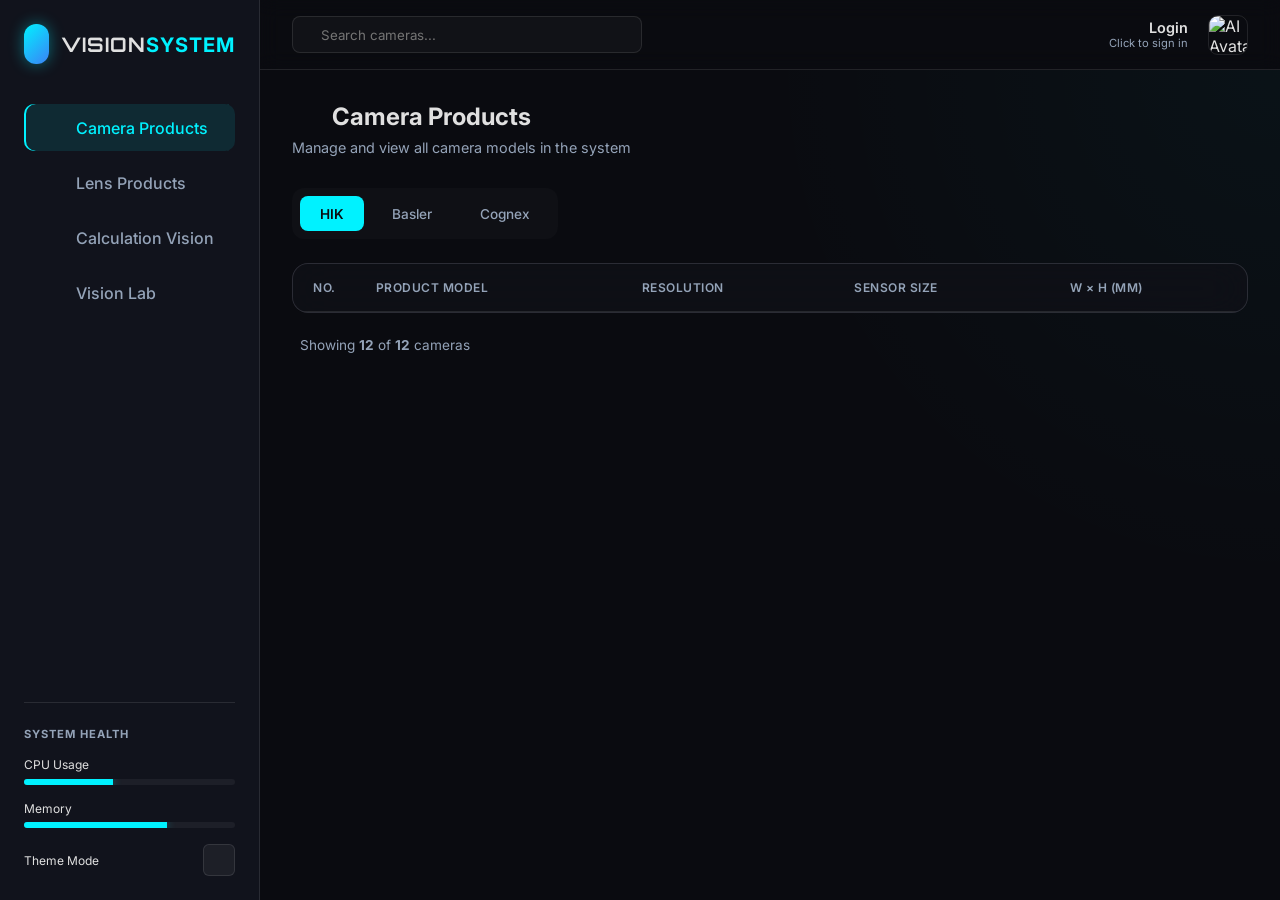
==== commit 0af5b179: "Add files via upload" ====
--- a/index.html
+++ b/index.html
@@ -62,6 +62,29 @@
                         <div class="progress" style="width: 68%;"></div>
                     </div>
                 </div>
+
+                <div class="theme-toggle"
+                    style="margin-top: 1rem; display: flex; align-items: center; justify-content: space-between;">
+                    <span class="status-label" style="margin-bottom: 0;">Theme Mode</span>
+                    <button id="theme-toggle-btn" class="action-btn" title="Toggle Theme"
+                        style="width: 32px; height: 32px; display: flex; align-items: center; justify-content: center; border-radius: 6px; margin-right: 0;">
+                        <i data-lucide="sun" id="theme-icon"></i>
+                    </button>
+                </div>
+
+                <div class="admin-data-controls"
+                    style="display: none; margin-top: 1rem; flex-direction: column; gap: 0.5rem; border-top: 1px solid var(--glass-border); padding-top: 1rem;">
+                    <span class="status-label">Data Management</span>
+                    <button id="export-data-btn" class="calc-btn"
+                        style="width: 100%; padding: 0.5rem; font-size: 0.85rem; height: auto;">
+                        <i data-lucide="download" style="width: 14px; height: 14px;"></i> Export Data
+                    </button>
+                    <button id="import-data-btn" class="calc-btn calc-btn-alt"
+                        style="width: 100%; padding: 0.5rem; font-size: 0.85rem; height: auto;">
+                        <i data-lucide="upload" style="width: 14px; height: 14px;"></i> Import Data
+                    </button>
+                    <input type="file" id="import-data-input" accept=".json" style="display: none;">
+                </div>
             </div>
         </aside>
         <div class="sidebar-overlay" id="sidebar-overlay"></div>
@@ -96,9 +119,23 @@
 
                 <!-- Lens Products Tab -->
                 <section id="tab-lenses" class="tab-panel">
-                    <div class="page-header">
-                        <h1><i data-lucide="aperture"></i> Lens Products</h1>
-                        <p>Fixed Aperture and Telecentric Lens catalog</p>
+                    <div class="page-header"
+                        style="display: flex; justify-content: space-between; align-items: flex-start;">
+                        <div>
+                            <h1><i data-lucide="aperture"></i> Lens Products</h1>
+                            <p>Fixed Aperture and Telecentric Lens catalog</p>
+                        </div>
+                        <div class="admin-controls" style="display: none; gap: 0.5rem;">
+                            <button class="action-btn" id="add-lens-btn" title="Add Lens"
+                                style="width: 32px; height: 32px; padding: 0; background: var(--green); color: white; border-color: var(--green); display: flex; align-items: center; justify-content: center;"><i
+                                    data-lucide="plus" style="width:16px;"></i></button>
+                            <button class="action-btn" id="edit-lens-btn" title="Edit Selected Lens"
+                                style="width: 32px; height: 32px; padding: 0; background: var(--accent); color: white; border-color: var(--accent); display: flex; align-items: center; justify-content: center;"><i
+                                    data-lucide="edit-2" style="width:16px;"></i></button>
+                            <button class="action-btn" id="delete-lens-btn" title="Delete Last Lens"
+                                style="width: 32px; height: 32px; padding: 0; background: var(--yellow); color: white; border-color: var(--yellow); display: flex; align-items: center; justify-content: center;"><i
+                                    data-lucide="minus" style="width:16px;"></i></button>
+                        </div>
                     </div>
 
                     <!-- Inner Tabs for Lens Categories -->
@@ -156,9 +193,23 @@
 
                 <!-- Camera List Tab -->
                 <section id="tab-cameras" class="tab-panel active">
-                    <div class="page-header">
-                        <h1><i data-lucide="camera"></i> Camera Products</h1>
-                        <p>Manage and view all camera models in the system</p>
+                    <div class="page-header"
+                        style="display: flex; justify-content: space-between; align-items: flex-start;">
+                        <div>
+                            <h1><i data-lucide="camera"></i> Camera Products</h1>
+                            <p>Manage and view all camera models in the system</p>
+                        </div>
+                        <div class="admin-controls" style="display: none; gap: 0.5rem;">
+                            <button class="action-btn" id="add-camera-btn" title="Add Camera"
+                                style="width: 32px; height: 32px; padding: 0; background: var(--green); color: white; border-color: var(--green); display: flex; align-items: center; justify-content: center;"><i
+                                    data-lucide="plus" style="width:16px;"></i></button>
+                            <button class="action-btn" id="edit-camera-btn" title="Edit Selected Camera"
+                                style="width: 32px; height: 32px; padding: 0; background: var(--accent); color: white; border-color: var(--accent); display: flex; align-items: center; justify-content: center;"><i
+                                    data-lucide="edit-2" style="width:16px;"></i></button>
+                            <button class="action-btn" id="delete-camera-btn" title="Delete Last Camera"
+                                style="width: 32px; height: 32px; padding: 0; background: var(--yellow); color: white; border-color: var(--yellow); display: flex; align-items: center; justify-content: center;"><i
+                                    data-lucide="minus" style="width:16px;"></i></button>
+                        </div>
                     </div>
 
                     <!-- Tab Control for Camera Categories -->
@@ -211,6 +262,24 @@
                             <i data-lucide="aperture"></i> FA Lens Calculator
                         </h2>
                         <div class="calc-grid">
+                            <!-- Camera Selection -->
+                            <div class="calc-section">
+                                <h3><i data-lucide="camera"></i> Camera Parameters</h3>
+                                <div class="calc-row">
+                                    <label for="calc-camera-type">Camera Type</label>
+                                    <div class="search-select-container">
+                                        <input type="text" id="calc-camera-type" class="calc-input search-select-input"
+                                            placeholder="-- Search Camera --" autocomplete="off">
+                                        <div class="search-select-results" id="calc-camera-results"></div>
+                                    </div>
+                                </div>
+                                <div class="calc-row">
+                                    <label for="calc-sensor-size">Sensor Size (W×H)</label>
+                                    <input type="text" id="calc-sensor-size" class="calc-input" readonly
+                                        placeholder="Auto from camera">
+                                </div>
+                            </div>
+
                             <!-- Lens Selection -->
                             <div class="calc-section">
                                 <h3><i data-lucide="aperture"></i> Lens Parameters</h3>
@@ -242,24 +311,6 @@
                                         <input type="number" id="calc-ring-length" class="calc-input-small" value="5"
                                             step="0.5" min="0">
                                     </div>
-                                </div>
-                            </div>
-
-                            <!-- Camera Selection -->
-                            <div class="calc-section">
-                                <h3><i data-lucide="camera"></i> Camera Parameters</h3>
-                                <div class="calc-row">
-                                    <label for="calc-camera-type">Camera Type</label>
-                                    <div class="search-select-container">
-                                        <input type="text" id="calc-camera-type" class="calc-input search-select-input"
-                                            placeholder="-- Search Camera --" autocomplete="off">
-                                        <div class="search-select-results" id="calc-camera-results"></div>
-                                    </div>
-                                </div>
-                                <div class="calc-row">
-                                    <label for="calc-sensor-size">Sensor Size (W×H)</label>
-                                    <input type="text" id="calc-sensor-size" class="calc-input" readonly
-                                        placeholder="Auto from camera">
                                 </div>
                             </div>
 
@@ -329,6 +380,25 @@
                             <i data-lucide="focus"></i> Telecentric Lens Calculator
                         </h2>
                         <div class="calc-grid">
+                            <!-- Camera Selection -->
+                            <div class="calc-section">
+                                <h3><i data-lucide="camera"></i> Camera Parameters</h3>
+                                <div class="calc-row">
+                                    <label for="tele-calc-camera-type">Camera Type</label>
+                                    <div class="search-select-container">
+                                        <input type="text" id="tele-calc-camera-type"
+                                            class="calc-input search-select-input" placeholder="-- Search Camera --"
+                                            autocomplete="off">
+                                        <div class="search-select-results" id="tele-calc-camera-results"></div>
+                                    </div>
+                                </div>
+                                <div class="calc-row">
+                                    <label for="tele-calc-sensor-size">Sensor Size (W×H)</label>
+                                    <input type="text" id="tele-calc-sensor-size" class="calc-input" readonly
+                                        placeholder="Auto from camera">
+                                </div>
+                            </div>
+
                             <!-- Lens Selection -->
                             <div class="calc-section">
                                 <h3><i data-lucide="focus"></i> Tele Lens Parameters</h3>
@@ -350,25 +420,6 @@
                                     <label for="tele-calc-wd-range">Working Distance</label>
                                     <input type="text" id="tele-calc-wd-range" class="calc-input" readonly
                                         placeholder="Auto from lens">
-                                </div>
-                            </div>
-
-                            <!-- Camera Selection -->
-                            <div class="calc-section">
-                                <h3><i data-lucide="camera"></i> Camera Parameters</h3>
-                                <div class="calc-row">
-                                    <label for="tele-calc-camera-type">Camera Type</label>
-                                    <div class="search-select-container">
-                                        <input type="text" id="tele-calc-camera-type"
-                                            class="calc-input search-select-input" placeholder="-- Search Camera --"
-                                            autocomplete="off">
-                                        <div class="search-select-results" id="tele-calc-camera-results"></div>
-                                    </div>
-                                </div>
-                                <div class="calc-row">
-                                    <label for="tele-calc-sensor-size">Sensor Size (W×H)</label>
-                                    <input type="text" id="tele-calc-sensor-size" class="calc-input" readonly
-                                        placeholder="Auto from camera">
                                 </div>
                             </div>
 
--- a/style.css
+++ b/style.css
@@ -12,6 +12,92 @@
     --green: #10b981;
     --orange: #f59e0b;
     --red: #ef4444;
+    --yellow: #eab308;
+}
+
+[data-theme="light"] {
+    --bg-dark: #f8fafc;
+    --bg-card: rgba(255, 255, 255, 0.95);
+    --bg-sidebar: #ffffff;
+    --accent: #2563eb;
+    --accent-glow: rgba(37, 99, 235, 0.15);
+    --text-primary: #0f172a;
+    --text-secondary: #475569;
+    --glass-border: rgba(0, 0, 0, 0.08);
+}
+
+[data-theme="light"] .glass-panel {
+    box-shadow: 0 8px 32px rgba(0, 0, 0, 0.04), inset 0 1px 0 rgba(255, 255, 255, 1);
+    border: 1px solid rgba(0, 0, 0, 0.05);
+}
+
+[data-theme="light"] .calc-input {
+    background: #ffffff;
+    border-color: #cbd5e1;
+    box-shadow: inset 0 1px 2px rgba(0, 0, 0, 0.02);
+}
+
+[data-theme="light"] .calc-input[readonly] {
+    background: #f1f5f9;
+    color: #64748b;
+}
+
+[data-theme="light"] .inner-tabs {
+    background: #f1f5f9;
+    border: 1px solid #e2e8f0;
+}
+
+[data-theme="light"] .inner-tab-btn:hover {
+    background: #e2e8f0;
+}
+
+[data-theme="light"] .data-table th {
+    background: #f1f5f9;
+    border-bottom: 2px solid #e2e8f0;
+    color: #475569;
+}
+
+[data-theme="light"] .data-table tbody tr:hover {
+    background: #f8fafc;
+}
+
+[data-theme="light"] .data-table tbody tr.selected-row {
+    background: #e0f2fe;
+    border-left: 2px solid var(--accent);
+}
+
+[data-theme="light"] .action-btn, [data-theme="light"] .page-btn {
+    background: #f1f5f9;
+    border-color: #cbd5e1;
+    color: #475569;
+}
+
+[data-theme="light"] .action-btn:hover, [data-theme="light"] .page-btn:hover {
+    background: var(--accent);
+    color: #ffffff;
+    border-color: var(--accent);
+}
+
+[data-theme="light"] .page-btn.active {
+    background: var(--accent);
+    color: #ffffff;
+}
+
+[data-theme="light"] .nav-item:hover {
+    background: #f1f5f9;
+}
+
+[data-theme="light"] .search-container {
+    background: #ffffff;
+    border-color: #cbd5e1;
+}
+
+[data-theme="light"] .top-bar {
+    background: rgba(255, 255, 255, 0.8);
+}
+
+[data-theme="light"] .stat-card {
+    box-shadow: 0 4px 6px -1px rgba(0, 0, 0, 0.05);
 }
 
 * {
@@ -433,10 +519,16 @@
 
 .data-table tbody tr {
     transition: background 0.2s ease;
+    cursor: pointer;
 }
 
 .data-table tbody tr:hover {
     background: rgba(0, 242, 255, 0.05);
+}
+
+.data-table tbody tr.selected-row {
+    background: rgba(0, 242, 255, 0.15);
+    border-left: 2px solid var(--accent);
 }
 
 .data-table td {
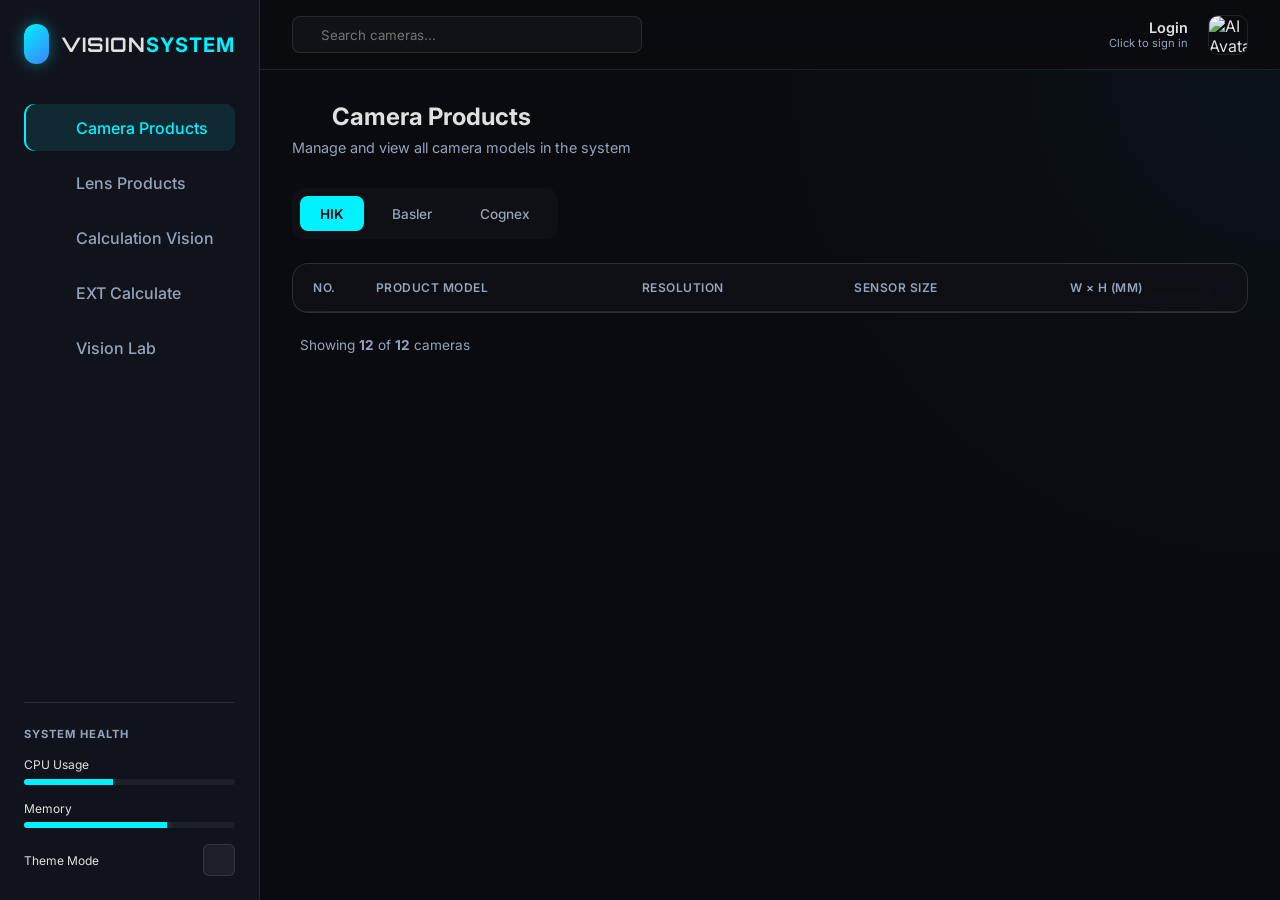
==== commit 92f870ff: "Add files via upload" ====
--- a/index.html
+++ b/index.html
@@ -38,6 +38,10 @@
                     <i data-lucide="calculator"></i>
                     <span>Calculation Vision</span>
                 </a>
+                <a href="#" class="nav-item" data-tab="ext-calc">
+                    <i data-lucide="layers"></i>
+                    <span>EXT Calculate</span>
+                </a>
                 <a href="#" class="nav-item" data-tab="vision-lab">
                     <i data-lucide="wrench"></i>
                     <span>Vision Lab</span>
@@ -104,7 +108,11 @@
                         <span class="user-name" id="display-user-name">Login</span>
                         <span class="user-role" id="display-user-role">Click to sign in</span>
                     </div>
-                    <div class="avatar">
+                    <!-- Mobile Login Button (Padlock icon) -->
+                    <button id="mobile-login-btn" class="action-btn mobile-login-only" style="width: 36px; height: 36px; border-radius: 8px; display: none; align-items: center; justify-content: center; margin-right: 0.5rem; background: rgba(0, 242, 255, 0.1); border-color: rgba(0, 242, 255, 0.2); color: var(--accent);" title="Login">
+                        <i data-lucide="lock"></i>
+                    </button>
+                    <div class="avatar" id="user-avatar-trigger" style="cursor: pointer;">
                         <img src="https://api.dicebear.com/7.x/bottts-neutral/svg?seed=VisionAI&backgroundColor=0d1117&eyes=eva&mouth=smile01"
                             alt="AI Avatar">
                     </div>
@@ -648,6 +656,93 @@
                         </div>
                     </div>
                 </section>
+                
+                <!-- EXT Calculate Tab -->
+                <section id="tab-ext-calc" class="tab-panel">
+                    <div class="page-header">
+                        <h1><i data-lucide="layers"></i> EXT Calculate</h1>
+                        <p>Calculate extension tube thickness based on WD and Lens brand/series</p>
+                    </div>
+
+                    <div class="calculator-container glass-panel">
+                        <h2 style="margin-bottom: 1.5rem; display: flex; align-items: center; gap: 0.5rem; font-size: 1.25rem; color: var(--accent);">
+                            <i data-lucide="layers"></i> EXT Calculate Selector
+                        </h2>
+                        
+                        <div class="calc-grid">
+                            <!-- Parameters Selection -->
+                            <div class="calc-section">
+                                <h3><i data-lucide="sliders"></i> Parameters</h3>
+                                <div class="calc-row">
+                                    <label for="ext-brand-select">Lens Brand / Chart</label>
+                                    <select id="ext-brand-select" class="calc-input">
+                                        <option value="computar">Computar Lens Chart</option>
+                                        <option value="hik-5mp">HIK Lens Chart (5MP)</option>
+                                        <option value="hik-6mp">HIK Lens Chart (6MP)</option>
+                                    </select>
+                                </div>
+                                <div class="calc-row">
+                                    <label for="ext-lens-select">Lens Model / Focal Length</label>
+                                    <select id="ext-lens-select" class="calc-input">
+                                        <!-- Dynamic options -->
+                                    </select>
+                                </div>
+                                <div class="calc-row">
+                                    <label for="ext-wd-select">Working Distance (WD - mm)</label>
+                                    <select id="ext-wd-select" class="calc-input">
+                                        <!-- Dynamic options -->
+                                    </select>
+                                </div>
+                            </div>
+                            
+                            <!-- Result Display -->
+                            <div class="calc-section calc-results" style="display: flex; flex-direction: column; justify-content: center; border-left: 1px solid var(--glass-border); padding-left: 2rem;">
+                                <h3><i data-lucide="info"></i> Calculation Result</h3>
+                                <div class="ext-result-wrapper" style="width: 100%; text-align: center; padding: 2rem 1rem; border-radius: 12px; background: rgba(0, 242, 255, 0.05); border: 1px solid rgba(0, 242, 255, 0.15); box-shadow: 0 0 20px rgba(0, 242, 255, 0.05); margin-top: 1rem;">
+                                    <span style="font-size: 0.75rem; text-transform: uppercase; letter-spacing: 1px; color: var(--text-secondary); display: block; margin-bottom: 0.5rem;">Extension Tube Size</span>
+                                    <span id="ext-result-display" style="font-family: 'Orbitron', monospace; font-size: 2.75rem; font-weight: 700; color: var(--accent); text-shadow: 0 0 15px var(--accent-glow); display: block; margin: 0.5rem 0;">--</span>
+                                    <span id="ext-result-note" style="font-size: 0.85rem; color: var(--text-secondary); display: block; min-height: 3em; line-height: 1.4;">Select parameters to calculate</span>
+                                </div>
+                                <button id="ext-edit-btn" class="calc-btn" style="display: none; margin-top: 1rem; width: 100%; background: var(--green); color: white; border-color: var(--green);">
+                                    <i data-lucide="edit-2"></i> Edit Value (Admin)
+                                </button>
+                            </div>
+                            
+                            <!-- Reference/Quick Instructions -->
+                            <div class="calc-section" style="border-left: 1px solid var(--glass-border); padding-left: 2rem;">
+                                <h3><i data-lucide="help-circle"></i> Understanding Charts</h3>
+                                <div style="display: flex; flex-direction: column; gap: 0.75rem; font-size: 0.85rem; line-height: 1.5; color: var(--text-secondary); margin-top: 1rem;">
+                                    <div><strong style="color: var(--text-primary);">Extension tube sizes:</strong> Numbers like 0.5, 5, 10, 15 represent tube thickness in mm.</div>
+                                    <div><strong style="color: var(--text-primary);">Combined rings (HIK):</strong> Combinations like 1;2 or 5;6;7 specify multiple rings combined.</div>
+                                    <div><strong style="color: var(--text-primary);">Exceptions:</strong> "not have ext" indicates no extension tube options exist, and "EXT problem" indicates compatibility issues.</div>
+                                    <div><strong style="color: var(--text-primary);">Grey Cells:</strong> Indicates unsupported working distance (WD) for that specific lens.</div>
+                                </div>
+                            </div>
+                        </div>
+                        
+                        <!-- Interactive Chart Preview -->
+                        <div class="ext-chart-section" style="margin-top: 2.5rem; border-top: 1px solid var(--glass-border); padding-top: 2rem;">
+                            <h3 style="margin-bottom: 1rem; display: flex; align-items: center; gap: 0.5rem; font-size: 1.1rem; color: var(--accent);">
+                                <i data-lucide="grid"></i> Interactive Chart Preview
+                            </h3>
+                            <div style="font-size: 0.8rem; color: var(--text-secondary); margin-bottom: 1.25rem; display: flex; align-items: center; gap: 0.5rem;">
+                                <i data-lucide="info" style="width: 14px; height: 14px; color: var(--accent);"></i>
+                                <span>Tip: Click directly on any cell inside the chart below to auto-select and calculate!</span>
+                            </div>
+                            
+                            <div class="ext-table-container" style="overflow-x: auto; width: 100%; border: 1px solid var(--glass-border); border-radius: 12px; background: rgba(0,0,0,0.15); max-height: 500px;">
+                                <table class="data-table ext-table" id="ext-interactive-table" style="width: 100%; border-collapse: collapse; margin-bottom: 0;">
+                                    <thead id="ext-interactive-thead">
+                                        <!-- Injected dynamically -->
+                                    </thead>
+                                    <tbody id="ext-interactive-tbody">
+                                        <!-- Injected dynamically -->
+                                    </tbody>
+                                </table>
+                            </div>
+                        </div>
+                    </div>
+                </section>
 
                 <!-- Settings Tab
                 <section id="tab-settings" class="tab-panel">
--- a/style.css
+++ b/style.css
@@ -111,12 +111,14 @@
     background-color: var(--bg-dark);
     color: var(--text-primary);
     height: 100vh;
+    height: 100dvh;
     overflow: hidden;
 }
 
 .app-container {
     display: flex;
     height: 100vh;
+    height: 100dvh;
     width: 100vw;
 }
 
@@ -128,6 +130,10 @@
     display: flex;
     flex-direction: column;
     padding: 1.5rem;
+    padding-left: calc(1.5rem + env(safe-area-inset-left));
+    padding-right: calc(1.5rem + env(safe-area-inset-right));
+    padding-top: calc(1.5rem + env(safe-area-inset-top));
+    padding-bottom: calc(1.5rem + env(safe-area-inset-bottom));
     z-index: 100;
 }
 
@@ -1230,8 +1236,9 @@
         position: fixed;
         left: -280px;
         height: 100vh;
+        height: 100dvh;
         transition: left 0.3s cubic-bezier(0.4, 0, 0.2, 1);
-        z-index: 100;
+        z-index: 1100; /* Raised z-index to overlay dropdowns */
     }
 
     .sidebar.mobile-active {
@@ -1251,17 +1258,39 @@
         width: 100%;
         max-width: 300px;
     }
+    
+    .sidebar-overlay {
+        z-index: 1050; /* Raised to cover other elements */
+    }
 }
 
 @media (max-width: 768px) {
     .top-bar {
-        padding: 0 1rem;
-        height: 60px;
+        padding: 0.5rem 1rem;
+        height: auto;
+        min-height: 60px;
+        flex-wrap: wrap;
+        gap: 0.5rem;
     }
 
     .search-container {
-        display: none;
-        /* Hide search on very small screens or make it an icon */
+        display: flex !important; /* Always show search bar on mobile */
+        width: 100%;
+        max-width: none;
+        order: 3; /* Move search bar to its own row below top bar */
+        margin-top: 0.25rem;
+    }
+
+    .user-profile {
+        margin-left: auto;
+    }
+
+    .mobile-login-only {
+        display: flex;
+    }
+
+    .is-logged-in .mobile-login-only {
+        display: none !important;
     }
 
     .user-info {
@@ -1271,10 +1300,26 @@
 
     .tab-content-area {
         padding: 1rem;
+        padding-left: calc(1rem + env(safe-area-inset-left));
+        padding-right: calc(1rem + env(safe-area-inset-right));
+        padding-bottom: calc(1rem + env(safe-area-inset-bottom));
+    }
+
+    .page-header {
+        flex-direction: column;
+        align-items: stretch !important;
+        gap: 0.75rem;
     }
 
     .page-header h1 {
         font-size: 1.25rem;
+    }
+
+    .admin-controls {
+        display: flex !important;
+        justify-content: flex-start;
+        width: 100%;
+        margin-top: 0.5rem;
     }
 
     .inner-tabs {
@@ -1790,8 +1835,8 @@
     }
 }
 
-/* ===== VISION LAB MOBILE OPTIMIZATION (iPhone 16 Pro Max) ===== */
-@media (max-width: 480px) {
+/* ===== VISION LAB MOBILE OPTIMIZATION (iPhone 16 Pro Max & Tablets) ===== */
+@media (max-width: 992px) {
 
     /* Vision Lab - Lighting Simulation */
     .light-sim-container {
@@ -2056,4 +2101,101 @@
     .light-modes-grid {
         grid-template-columns: repeat(2, 1fr);
     }
-}+}
+
+/* ===== EXT CALCULATOR CUSTOM STYLES ===== */
+.ext-table-container::-webkit-scrollbar {
+    width: 6px;
+    height: 6px;
+}
+
+.ext-table-container::-webkit-scrollbar-track {
+    background: rgba(255, 255, 255, 0.02);
+    border-radius: 4px;
+}
+
+.ext-table-container::-webkit-scrollbar-thumb {
+    background: rgba(255, 255, 255, 0.1);
+    border-radius: 4px;
+}
+
+.ext-table-container::-webkit-scrollbar-thumb:hover {
+    background: rgba(255, 255, 255, 0.2);
+}
+
+/* Base styles for cells */
+.ext-cell {
+    position: relative;
+    border: 1px solid transparent;
+}
+
+/* Hover effect on cells */
+.ext-cell.cell-value:hover,
+.ext-cell.cell-no-ext:hover,
+.ext-cell.cell-error:hover {
+    background: rgba(0, 242, 255, 0.1) !important;
+    border-color: rgba(0, 242, 255, 0.3) !important;
+    box-shadow: inset 0 0 8px rgba(0, 242, 255, 0.05) !important;
+}
+
+/* Highlights */
+.ext-cell.highlight-row {
+    background: rgba(0, 242, 255, 0.015);
+}
+
+.ext-cell.highlight-col {
+    background: rgba(0, 242, 255, 0.015);
+}
+
+.ext-cell.highlight-row.highlight-col {
+    background: rgba(0, 242, 255, 0.03);
+}
+
+.ext-cell.highlight-cell {
+    background: rgba(0, 242, 255, 0.2) !important;
+    border: 1px solid var(--accent) !important;
+    box-shadow: 0 0 10px var(--accent-glow) !important;
+    color: #fff !important;
+    font-weight: 700 !important;
+    animation: cellPulse 1.5s infinite alternate;
+}
+
+@keyframes cellPulse {
+    from {
+        box-shadow: 0 0 8px var(--accent-glow);
+    }
+    to {
+        box-shadow: 0 0 15px var(--accent-glow);
+    }
+}
+
+/* Light Theme overrides */
+[data-theme="light"] .ext-cell.highlight-col,
+[data-theme="light"] .ext-cell.highlight-row {
+    background: rgba(37, 99, 235, 0.01);
+}
+
+[data-theme="light"] .ext-cell.highlight-row.highlight-col {
+    background: rgba(37, 99, 235, 0.02);
+}
+
+[data-theme="light"] .ext-cell.highlight-cell {
+    background: rgba(37, 99, 235, 0.15) !important;
+    color: var(--accent) !important;
+    box-shadow: 0 0 8px rgba(37, 99, 235, 0.15) !important;
+    border: 1px solid var(--accent) !important;
+}
+
+[data-theme="light"] .ext-cell.cell-disabled {
+    background: rgba(0, 0, 0, 0.02) !important;
+    opacity: 0.15 !important;
+}
+
+[data-theme="light"] .ext-cell.cell-value {
+    color: #0f172a !important;
+}
+
+/* Result animation */
+.ext-result-wrapper {
+    transition: all 0.3s cubic-bezier(0.4, 0, 0.2, 1);
+}
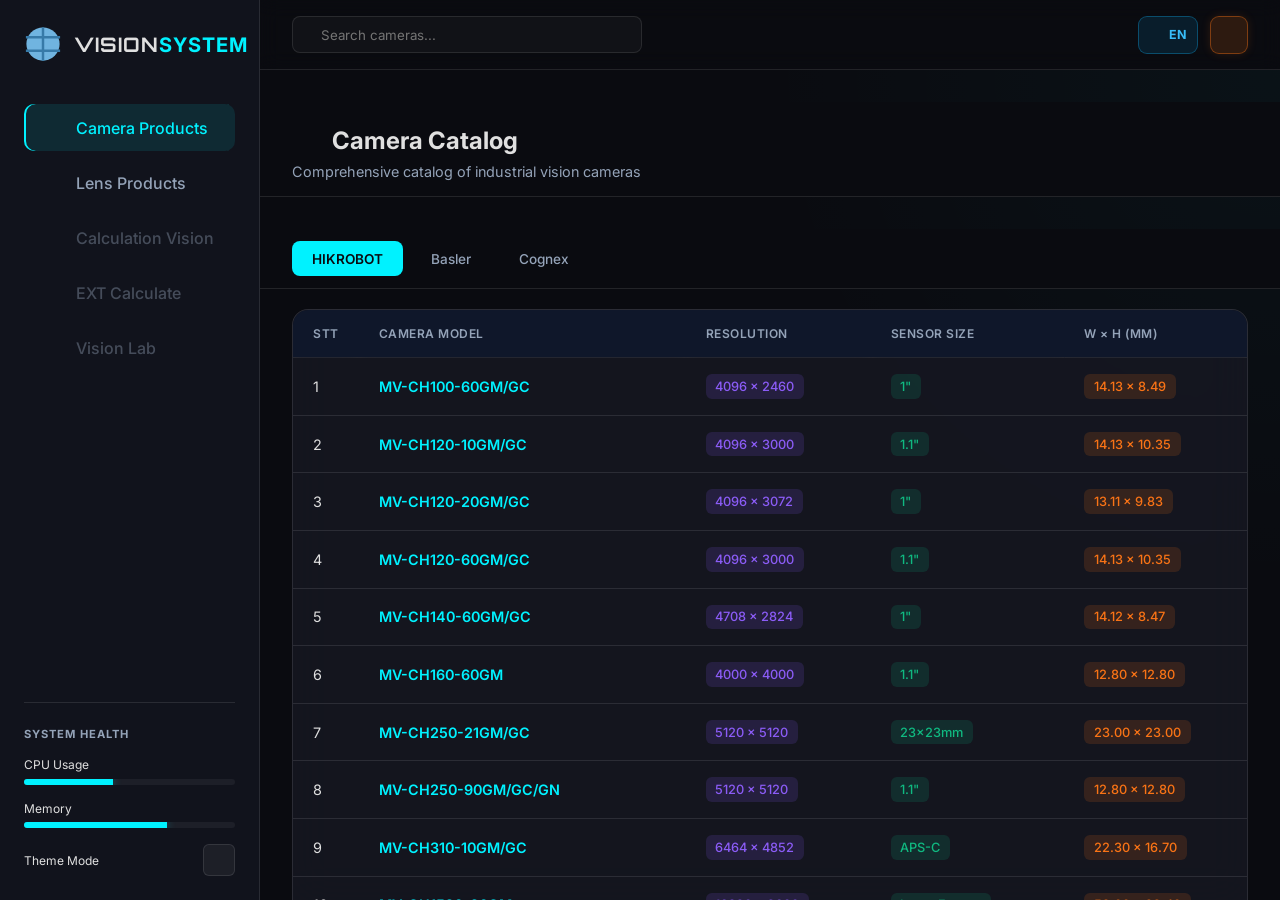
==== commit a6f1fe03: "Add files via upload" ====
--- a/index.html
+++ b/index.html
@@ -1,800 +1,1225 @@
-<!DOCTYPE html>
-<html lang="vi">
-
-<head>
-    <meta charset="UTF-8">
-    <meta name="viewport" content="width=device-width, initial-scale=1.0, viewport-fit=cover">
-    <title>Vision System | Camera Management</title>
-    <link rel="stylesheet" href="style.css">
-    <link rel="preconnect" href="https://fonts.googleapis.com">
-    <link rel="preconnect" href="https://fonts.gstatic.com" crossorigin>
-    <link
-        href="https://fonts.googleapis.com/css2?family=Inter:wght@300;400;500;600;700&family=Orbitron:wght@400;500;700&display=swap"
-        rel="stylesheet">
-    <script src="https://unpkg.com/lucide@latest"></script>
-</head>
-
-<body>
-    <div class="app-container">
-        <!-- Sidebar -->
-        <aside class="sidebar">
-            <div class="logo-container">
-                <div class="logo-icon">
-                    <i data-lucide="eye"></i>
-                </div>
-                <span class="logo-text">VISION<span>SYSTEM</span></span>
-            </div>
-
-            <nav class="nav-links">
-                <a href="#" class="nav-item active" data-tab="cameras">
-                    <i data-lucide="camera"></i>
-                    <span>Camera Products</span>
-                </a>
-                <a href="#" class="nav-item" data-tab="lenses">
-                    <i data-lucide="aperture"></i>
-                    <span>Lens Products</span>
-                </a>
-                <a href="#" class="nav-item" data-tab="analytics" id="nav-calc">
-                    <i data-lucide="calculator"></i>
-                    <span>Calculation Vision</span>
-                </a>
-                <a href="#" class="nav-item" data-tab="ext-calc">
-                    <i data-lucide="layers"></i>
-                    <span>EXT Calculate</span>
-                </a>
-                <a href="#" class="nav-item" data-tab="vision-lab">
-                    <i data-lucide="wrench"></i>
-                    <span>Vision Lab</span>
-                </a>
-                <!-- <a href="#" class="nav-item" data-tab="settings">
-                    <i data-lucide="settings"></i>
-                    <span>Settings</span>
-                </a> -->
-            </nav>
-
-            <div class="system-status">
-                <div class="status-header">SYSTEM HEALTH</div>
-                <div class="status-bar-container">
-                    <div class="status-label">CPU Usage</div>
-                    <div class="status-bar">
-                        <div class="progress" style="width: 42%;"></div>
-                    </div>
-                </div>
-                <div class="status-bar-container">
-                    <div class="status-label">Memory</div>
-                    <div class="status-bar">
-                        <div class="progress" style="width: 68%;"></div>
-                    </div>
-                </div>
-
-                <div class="theme-toggle"
-                    style="margin-top: 1rem; display: flex; align-items: center; justify-content: space-between;">
-                    <span class="status-label" style="margin-bottom: 0;">Theme Mode</span>
-                    <button id="theme-toggle-btn" class="action-btn" title="Toggle Theme"
-                        style="width: 32px; height: 32px; display: flex; align-items: center; justify-content: center; border-radius: 6px; margin-right: 0;">
-                        <i data-lucide="sun" id="theme-icon"></i>
-                    </button>
-                </div>
-
-                <div class="admin-data-controls"
-                    style="display: none; margin-top: 1rem; flex-direction: column; gap: 0.5rem; border-top: 1px solid var(--glass-border); padding-top: 1rem;">
-                    <span class="status-label">Data Management</span>
-                    <button id="export-data-btn" class="calc-btn"
-                        style="width: 100%; padding: 0.5rem; font-size: 0.85rem; height: auto;">
-                        <i data-lucide="download" style="width: 14px; height: 14px;"></i> Export Data
-                    </button>
-                    <button id="import-data-btn" class="calc-btn calc-btn-alt"
-                        style="width: 100%; padding: 0.5rem; font-size: 0.85rem; height: auto;">
-                        <i data-lucide="upload" style="width: 14px; height: 14px;"></i> Import Data
-                    </button>
-                    <input type="file" id="import-data-input" accept=".json" style="display: none;">
-                </div>
-            </div>
-        </aside>
-        <div class="sidebar-overlay" id="sidebar-overlay"></div>
-
-        <!-- Main Content -->
-        <main class="main-content">
-            <header class="top-bar">
-                <div class="mobile-toggle" id="mobile-sidebar-toggle">
-                    <i data-lucide="menu"></i>
-                </div>
-                <div class="search-container">
-                    <i data-lucide="search"></i>
-                    <input type="text" id="search-input" placeholder="Search cameras...">
-                </div>
-                <div class="user-profile">
-                    <div class="user-info" id="user-login-trigger" style="cursor: pointer;">
-                        <span class="user-name" id="display-user-name">Login</span>
-                        <span class="user-role" id="display-user-role">Click to sign in</span>
-                    </div>
-                    <!-- Mobile Login Button (Padlock icon) -->
-                    <button id="mobile-login-btn" class="action-btn mobile-login-only" style="width: 36px; height: 36px; border-radius: 8px; display: none; align-items: center; justify-content: center; margin-right: 0.5rem; background: rgba(0, 242, 255, 0.1); border-color: rgba(0, 242, 255, 0.2); color: var(--accent);" title="Login">
-                        <i data-lucide="lock"></i>
-                    </button>
-                    <div class="avatar" id="user-avatar-trigger" style="cursor: pointer;">
-                        <img src="https://api.dicebear.com/7.x/bottts-neutral/svg?seed=VisionAI&backgroundColor=0d1117&eyes=eva&mouth=smile01"
-                            alt="AI Avatar">
-                    </div>
-                    <button id="logout-btn" class="logout-btn" style="display: none;" title="Logout">
-                        <i data-lucide="log-out"></i>
-                    </button>
-                </div>
-            </header>
-
-            <!-- Tab Content Area -->
-            <div class="tab-content-area">
-
-                <!-- Lens Products Tab -->
-                <section id="tab-lenses" class="tab-panel">
-                    <div class="page-header"
-                        style="display: flex; justify-content: space-between; align-items: flex-start;">
-                        <div>
-                            <h1><i data-lucide="aperture"></i> Lens Products</h1>
-                            <p>Fixed Aperture and Telecentric Lens catalog</p>
-                        </div>
-                        <div class="admin-controls" style="display: none; gap: 0.5rem;">
-                            <button class="action-btn" id="add-lens-btn" title="Add Lens"
-                                style="width: 32px; height: 32px; padding: 0; background: var(--green); color: white; border-color: var(--green); display: flex; align-items: center; justify-content: center;"><i
-                                    data-lucide="plus" style="width:16px;"></i></button>
-                            <button class="action-btn" id="edit-lens-btn" title="Edit Selected Lens"
-                                style="width: 32px; height: 32px; padding: 0; background: var(--accent); color: white; border-color: var(--accent); display: flex; align-items: center; justify-content: center;"><i
-                                    data-lucide="edit-2" style="width:16px;"></i></button>
-                            <button class="action-btn" id="delete-lens-btn" title="Delete Last Lens"
-                                style="width: 32px; height: 32px; padding: 0; background: var(--yellow); color: white; border-color: var(--yellow); display: flex; align-items: center; justify-content: center;"><i
-                                    data-lucide="minus" style="width:16px;"></i></button>
-                        </div>
-                    </div>
-
-                    <!-- Inner Tabs for Lens Categories -->
-                    <div class="inner-tabs">
-                        <button class="inner-tab-btn active" data-lens-category="fa">Lens FA</button>
-                        <button class="inner-tab-btn" data-lens-category="tele">Lens Tele</button>
-                    </div>
-
-                    <!-- Lens FA Content -->
-                    <div id="lens-fa-content" class="lens-category-content">
-                        <div class="table-container glass-panel">
-                            <table class="data-table" id="lens-table">
-                                <thead>
-                                    <tr>
-                                        <th style="width: 50px;">No.</th>
-                                        <th>Product Model</th>
-                                        <th>Focal Length</th>
-                                        <th>Image Size</th>
-                                    </tr>
-                                </thead>
-                                <tbody id="lens-tbody">
-                                    <!-- Data will be injected by JS -->
-                                </tbody>
-                            </table>
-                        </div>
-                        <div class="table-footer">
-                            <span class="table-info">Showing <strong id="lens-showing-count">0</strong> of <strong
-                                    id="lens-total-count">0</strong> lenses</span>
-                        </div>
-                    </div>
-
-                    <!-- Lens Tele Content -->
-                    <div id="lens-tele-content" class="lens-category-content" style="display: none;">
-                        <div class="table-container glass-panel">
-                            <table class="data-table" id="tele-table">
-                                <thead>
-                                    <tr>
-                                        <th style="width: 50px;">No.</th>
-                                        <th>Model Name</th>
-                                        <th>Sensor Size</th>
-                                        <th>Working Distance</th>
-                                    </tr>
-                                </thead>
-                                <tbody id="tele-tbody">
-                                    <!-- Data will be injected by JS -->
-                                </tbody>
-                            </table>
-                        </div>
-                        <div class="table-footer">
-                            <span class="table-info">Showing <strong id="tele-showing-count">0</strong> of <strong
-                                    id="tele-total-count">0</strong> lenses</span>
-                        </div>
-                    </div>
-                </section>
-
-                <!-- Camera List Tab -->
-                <section id="tab-cameras" class="tab-panel active">
-                    <div class="page-header"
-                        style="display: flex; justify-content: space-between; align-items: flex-start;">
-                        <div>
-                            <h1><i data-lucide="camera"></i> Camera Products</h1>
-                            <p>Manage and view all camera models in the system</p>
-                        </div>
-                        <div class="admin-controls" style="display: none; gap: 0.5rem;">
-                            <button class="action-btn" id="add-camera-btn" title="Add Camera"
-                                style="width: 32px; height: 32px; padding: 0; background: var(--green); color: white; border-color: var(--green); display: flex; align-items: center; justify-content: center;"><i
-                                    data-lucide="plus" style="width:16px;"></i></button>
-                            <button class="action-btn" id="edit-camera-btn" title="Edit Selected Camera"
-                                style="width: 32px; height: 32px; padding: 0; background: var(--accent); color: white; border-color: var(--accent); display: flex; align-items: center; justify-content: center;"><i
-                                    data-lucide="edit-2" style="width:16px;"></i></button>
-                            <button class="action-btn" id="delete-camera-btn" title="Delete Last Camera"
-                                style="width: 32px; height: 32px; padding: 0; background: var(--yellow); color: white; border-color: var(--yellow); display: flex; align-items: center; justify-content: center;"><i
-                                    data-lucide="minus" style="width:16px;"></i></button>
-                        </div>
-                    </div>
-
-                    <!-- Tab Control for Camera Categories -->
-                    <div class="inner-tabs">
-                        <button class="inner-tab-btn active" data-category="hik">HIK</button>
-                        <button class="inner-tab-btn" data-category="basler">Basler</button>
-                        <button class="inner-tab-btn" data-category="cognex">Cognex</button>
-                    </div>
-
-                    <!-- Camera Table -->
-                    <div class="table-container glass-panel">
-                        <table class="data-table" id="camera-table">
-                            <thead>
-                                <tr>
-                                    <th style="width: 50px;">No.</th>
-                                    <th>Product Model</th>
-                                    <th>Resolution</th>
-                                    <th>Sensor Size</th>
-                                    <th>W × H (mm)</th>
-                                </tr>
-                            </thead>
-                            <tbody id="camera-tbody">
-                                <!-- Data will be injected by JS -->
-                            </tbody>
-                        </table>
-                    </div>
-
-                    <div class="table-footer">
-                        <span class="table-info">Showing <strong id="showing-count">12</strong> of <strong
-                                id="total-count">12</strong> cameras</span>
-                        <div class="pagination" id="pagination-container">
-                            <!-- Pagination buttons will be injected by JS -->
-                        </div>
-                    </div>
-                </section>
-
-
-
-                <!-- Calculation Vision Tab -->
-                <section id="tab-analytics" class="tab-panel">
-                    <div class="page-header">
-                        <h1><i data-lucide="calculator"></i> Calculation Vision</h1>
-                        <p>Calculate Field of View (FOV) based on lens and camera parameters</p>
-                    </div>
-
-                    <!-- FA Lens Calculator -->
-                    <div class="calculator-container glass-panel" style="margin-bottom: 2.5rem;">
-                        <h2
-                            style="margin-bottom: 1.5rem; display: flex; align-items: center; gap: 0.5rem; font-size: 1.25rem; color: var(--accent);">
-                            <i data-lucide="aperture"></i> FA Lens Calculator
-                        </h2>
-                        <div class="calc-grid">
-                            <!-- Camera Selection -->
-                            <div class="calc-section">
-                                <h3><i data-lucide="camera"></i> Camera Parameters</h3>
-                                <div class="calc-row">
-                                    <label for="calc-camera-type">Camera Type</label>
-                                    <div class="search-select-container">
-                                        <input type="text" id="calc-camera-type" class="calc-input search-select-input"
-                                            placeholder="-- Search Camera --" autocomplete="off">
-                                        <div class="search-select-results" id="calc-camera-results"></div>
-                                    </div>
-                                </div>
-                                <div class="calc-row">
-                                    <label for="calc-sensor-size">Sensor Size (W×H)</label>
-                                    <input type="text" id="calc-sensor-size" class="calc-input" readonly
-                                        placeholder="Auto from camera">
-                                </div>
-                            </div>
-
-                            <!-- Lens Selection -->
-                            <div class="calc-section">
-                                <h3><i data-lucide="aperture"></i> Lens Parameters</h3>
-                                <div class="calc-row">
-                                    <label for="calc-lens-type">Lens Type</label>
-                                    <div class="search-select-container">
-                                        <input type="text" id="calc-lens-type" class="calc-input search-select-input"
-                                            placeholder="-- Search Lens --" autocomplete="off">
-                                        <div class="search-select-results" id="calc-lens-results"></div>
-                                    </div>
-                                </div>
-                                <div class="calc-row">
-                                    <label for="calc-focal-length">Focal Length</label>
-                                    <input type="text" id="calc-focal-length" class="calc-input" readonly
-                                        placeholder="Auto from lens">
-                                </div>
-                                <div class="calc-row">
-                                    <label for="calc-image-size">Image Size</label>
-                                    <input type="text" id="calc-image-size" class="calc-input" readonly
-                                        placeholder="Auto from lens">
-                                </div>
-                                <div class="calc-row-flex">
-                                    <div class="checkbox-group">
-                                        <input type="checkbox" id="use-adapter-ring">
-                                        <label for="use-adapter-ring">Adapter Ring</label>
-                                    </div>
-                                    <div class="input-group-sub" id="ring-length-container" style="display: none;">
-                                        <label for="calc-ring-length">Length (mm)</label>
-                                        <input type="number" id="calc-ring-length" class="calc-input-small" value="5"
-                                            step="0.5" min="0">
-                                    </div>
-                                </div>
-                            </div>
-
-                            <!-- FOV Calculation -->
-                            <div class="calc-section calc-results">
-                                <h3><i data-lucide="scan"></i> FOV Calculation</h3>
-                                <div class="calc-row">
-                                    <label for="calc-fov-width">FOV Width (mm)</label>
-                                    <input type="number" id="calc-fov-width" class="calc-input"
-                                        placeholder="Enter or Result">
-                                </div>
-                                <div class="calc-row">
-                                    <label for="calc-fov-height">FOV Height (mm)</label>
-                                    <input type="text" id="calc-fov-height" class="calc-input result" readonly
-                                        placeholder="Auto calculated">
-                                </div>
-                                <div class="calc-row">
-                                    <label for="calc-working-distance">Working Distance (mm)</label>
-                                    <input type="number" id="calc-working-distance" class="calc-input"
-                                        placeholder="Enter or Result">
-                                </div>
-                                <div class="calc-row">
-                                    <label for="calc-pixel-size">Pixel Size (mm/px)</label>
-                                    <input type="number" id="calc-pixel-size" class="calc-input"
-                                        placeholder="Enter or Result">
-                                </div>
-                                <div class="calc-row">
-                                    <label for="calc-vision-error">Vision Accuracy (mm)</label>
-                                    <input type="number" id="calc-vision-error" class="calc-input"
-                                        placeholder="Enter desired accuracy">
-                                </div>
-                                <div class="calc-btn-group">
-                                    <button id="calc-fov-btn" class="calc-btn">
-                                        <i data-lucide="arrow-right"></i> WD → FOV
-                                    </button>
-                                    <button id="calc-wd-btn" class="calc-btn calc-btn-alt">
-                                        <i data-lucide="arrow-left"></i> FOV → WD
-                                    </button>
-                                </div>
-                            </div>
-                        </div>
-
-                        <!-- Hardware Recommendation Panel (Item 4) -->
-                        <div class="calc-recommendation-panel" id="hardware-recommendation">
-                            <h3
-                                style="margin-bottom: 1.5rem; display: flex; align-items: center; gap: 0.5rem; font-size: 1.1rem; color: var(--green);">
-                                <i data-lucide="award"></i> Recommended Hardware Options
-                            </h3>
-                            <div class="recommendation-grid" id="rec-grid">
-                                <div class="recommendation-card placeholder">
-                                    <p>Enter WD, FOV and Accuracy to see recommendations</p>
-                                </div>
-                                <div class="recommendation-card placeholder">
-                                    <p>Suggestions will appear here based on your requirements</p>
-                                </div>
-                            </div>
-                            <button id="calculate-recommendation-btn" class="calc-btn recommendation-trigger-btn">
-                                <i data-lucide="zap"></i> Find 2 Hardware Options
-                            </button>
-                        </div>
-                    </div>
-
-                    <!-- Telecentric Lens Calculator -->
-                    <div class="calculator-container glass-panel">
-                        <h2
-                            style="margin-bottom: 1.5rem; display: flex; align-items: center; gap: 0.5rem; font-size: 1.25rem; color: var(--purple);">
-                            <i data-lucide="focus"></i> Telecentric Lens Calculator
-                        </h2>
-                        <div class="calc-grid">
-                            <!-- Camera Selection -->
-                            <div class="calc-section">
-                                <h3><i data-lucide="camera"></i> Camera Parameters</h3>
-                                <div class="calc-row">
-                                    <label for="tele-calc-camera-type">Camera Type</label>
-                                    <div class="search-select-container">
-                                        <input type="text" id="tele-calc-camera-type"
-                                            class="calc-input search-select-input" placeholder="-- Search Camera --"
-                                            autocomplete="off">
-                                        <div class="search-select-results" id="tele-calc-camera-results"></div>
-                                    </div>
-                                </div>
-                                <div class="calc-row">
-                                    <label for="tele-calc-sensor-size">Sensor Size (W×H)</label>
-                                    <input type="text" id="tele-calc-sensor-size" class="calc-input" readonly
-                                        placeholder="Auto from camera">
-                                </div>
-                            </div>
-
-                            <!-- Lens Selection -->
-                            <div class="calc-section">
-                                <h3><i data-lucide="focus"></i> Tele Lens Parameters</h3>
-                                <div class="calc-row">
-                                    <label for="tele-calc-lens-type">Lens Type</label>
-                                    <div class="search-select-container">
-                                        <input type="text" id="tele-calc-lens-type"
-                                            class="calc-input search-select-input" placeholder="-- Search Tele Lens --"
-                                            autocomplete="off">
-                                        <div class="search-select-results" id="tele-calc-lens-results"></div>
-                                    </div>
-                                </div>
-                                <div class="calc-row">
-                                    <label for="tele-calc-magnification">Magnification (β)</label>
-                                    <input type="text" id="tele-calc-magnification" class="calc-input"
-                                        placeholder="e.g. 1.0">
-                                </div>
-                                <div class="calc-row">
-                                    <label for="tele-calc-wd-range">Working Distance</label>
-                                    <input type="text" id="tele-calc-wd-range" class="calc-input" readonly
-                                        placeholder="Auto from lens">
-                                </div>
-                            </div>
-
-                            <!-- FOV Calculation -->
-                            <div class="calc-section calc-results"
-                                style="background: rgba(139, 92, 246, 0.05); border-color: rgba(139, 92, 246, 0.2);">
-                                <h3><i data-lucide="scan"></i> FOV Calculation</h3>
-                                <div class="calc-row">
-                                    <label>Calculation Mode</label>
-                                    <div
-                                        style="font-size: 0.75rem; color: var(--text-secondary); margin-bottom: 0.5rem;">
-                                        FOV = Sensor Size / Magnification
-                                    </div>
-                                </div>
-                                <div class="calc-row">
-                                    <label for="tele-calc-fov-width">FOV Width (mm)</label>
-                                    <input type="number" id="tele-calc-fov-width" class="calc-input"
-                                        placeholder="Enter desired FOV">
-                                </div>
-                                <div class="calc-row">
-                                    <label for="tele-calc-fov-height">FOV Height (mm)</label>
-                                    <input type="text" id="tele-calc-fov-height" class="calc-input result" readonly
-                                        placeholder="Result"
-                                        style="color: var(--purple); border-color: var(--purple); background: rgba(139, 92, 246, 0.1);">
-                                </div>
-                                <div class="calc-row">
-                                    <label for="tele-calc-pixel-size">Pixel Size (mm/px)</label>
-                                    <input type="number" id="tele-calc-pixel-size" class="calc-input"
-                                        placeholder="Enter or Result">
-                                </div>
-                                <div class="calc-row">
-                                    <label for="tele-calc-vision-error">Vision Accuracy (mm)</label>
-                                    <input type="number" id="tele-calc-vision-error" class="calc-input"
-                                        placeholder="Enter desired Accuracy">
-                                </div>
-                                <button id="tele-calc-fov-btn" class="calc-btn"
-                                    style="background: linear-gradient(135deg, var(--purple), var(--blue));">
-                                    <i data-lucide="calculator"></i> Calculate
-                                </button>
-                            </div>
-                        </div>
-
-                        <!-- Hardware Recommendation Panel (Item 4) -->
-                        <div class="calc-recommendation-panel" id="tele-hardware-recommendation">
-                            <h3
-                                style="margin-bottom: 1.5rem; display: flex; align-items: center; gap: 0.5rem; font-size: 1.1rem; color: var(--purple);">
-                                <i data-lucide="award"></i> Recommended Tele Hardware Options
-                            </h3>
-                            <div class="recommendation-grid" id="tele-rec-grid">
-                                <div class="recommendation-card placeholder">
-                                    <p>Enter FOV and Accuracy to see Telecentric recommendations</p>
-                                </div>
-                                <div class="recommendation-card placeholder">
-                                    <p>Suggestions will appear here based on your requirements</p>
-                                </div>
-                            </div>
-                            <button id="tele-calculate-recommendation-btn" class="calc-btn recommendation-trigger-btn"
-                                style="background: linear-gradient(135deg, var(--purple), var(--blue));">
-                                <i data-lucide="zap"></i> Find 2 Tele Hardware Options
-                            </button>
-                        </div>
-                    </div>
-                </section>
-
-                <!-- Vision Lab Tab (Consolidated) -->
-                <section id="tab-vision-lab" class="tab-panel">
-                    <div class="page-header">
-                        <h1><i data-lucide="wrench"></i> Vision Lab</h1>
-                        <p>Image simulation and processing tools</p>
-                    </div>
-
-                    <!-- Inner Tabs for Vision Lab -->
-                    <div class="inner-tabs" style="margin-bottom: 2rem;">
-                        <button class="inner-tab-btn active" data-vision-tool="lighting">Lighting Simulation</button>
-                        <button class="inner-tab-btn" data-vision-tool="converter">Image Converter</button>
-                    </div>
-
-                    <!-- Lighting Sim Content -->
-                    <div id="vision-lighting-content" class="vision-tool-content">
-                        <div class="light-sim-container">
-                            <!-- Controls Sidebar -->
-                            <div class="light-controls glass-panel">
-                                <div class="control-group">
-                                    <h3><i data-lucide="upload"></i> Input Image</h3>
-                                    <div class="upload-options">
-                                        <div class="upload-area" id="light-upload-area">
-                                            <i data-lucide="image-plus"></i>
-                                            <span>Upload File</span>
-                                            <input type="file" id="light-file-input" accept="image/*"
-                                                style="display: none;">
-                                        </div>
-                                        <button class="camera-btn" id="light-camera-btn">
-                                            <i data-lucide="camera"></i>
-                                            <span>Take Photo</span>
-                                        </button>
-                                    </div>
-                                    <!-- Camera Preview Container (Hidden by default) -->
-                                    <div id="camera-preview-container" style="display: none; margin-top: 1rem;">
-                                        <video id="camera-video" autoplay playsinline
-                                            style="width: 100%; border-radius: 8px; border: 1px solid var(--accent);"></video>
-                                        <button id="camera-capture-btn" class="calc-btn" style="margin-top: 0.5rem;">
-                                            <i data-lucide="aperture"></i> Capture
-                                        </button>
-                                    </div>
-                                </div>
-
-                                <div class="control-group">
-                                    <h3><i data-lucide="layers"></i> Light Source</h3>
-                                    <div class="light-modes-grid">
-                                        <button class="light-mode-btn active" data-light="none"
-                                            title="Normal lighting">Normal</button>
-                                        <button class="light-mode-btn" data-light="coaxial"
-                                            title="Specular surfaces, engravings">Coaxial</button>
-                                        <button class="light-mode-btn" data-light="ring-flat"
-                                            title="General inspection, high contrast">Ring Flat</button>
-                                        <button class="light-mode-btn" data-light="darkfield"
-                                            title="Scratches, cracks, edges">Dark Field</button>
-                                        <button class="light-mode-btn" data-light="backlight"
-                                            title="Sizing, outer dimensions">Backlight</button>
-                                        <button class="light-mode-btn" data-light="dome"
-                                            title="Highly reflective, curved parts">Diffuse Dome</button>
-                                        <button class="light-mode-btn" data-light="bar"
-                                            title="Side lighting, texture">Bar Light</button>
-                                        <button class="light-mode-btn" data-light="diffuse"
-                                            title="Uniform broad lighting">Diffuse Area</button>
-                                    </div>
-                                    <div id="light-usage-tip" class="usage-tip-panel">
-                                        <span class="tip-label">Application Tip:</span>
-                                        <span id="light-tip-text">Choose a light source to see best usage
-                                            scenarios.</span>
-                                    </div>
-                                </div>
-
-                                <div class="control-group">
-                                    <h3><i data-lucide="sliders"></i> Adjustments</h3>
-                                    <div class="slider-row">
-                                        <label>Intensity</label>
-                                        <input type="range" id="light-intensity" min="0" max="200" value="100">
-                                    </div>
-                                    <div class="slider-row">
-                                        <label>Contrast / Sharpness</label>
-                                        <input type="range" id="light-contrast" min="0" max="200" value="100">
-                                    </div>
-                                    <div class="slider-row" id="threshold-container" style="display: none;">
-                                        <label>Threshold (Backlight)</label>
-                                        <input type="range" id="light-threshold" min="0" max="255" value="128">
-                                    </div>
-                                    <div class="slider-row" id="edge-container" style="display: none;">
-                                        <label>Edge Sensitivity (Dark Field)</label>
-                                        <input type="range" id="light-edge" min="0" max="100" value="30">
-                                    </div>
-                                </div>
-                            </div>
-
-                            <!-- Preview Area -->
-                            <div class="light-preview-pane glass-panel">
-                                <div class="preview-wrapper" id="light-preview-wrapper">
-                                    <div class="no-image-placeholder">
-                                        <i data-lucide="image"></i>
-                                        <p>Please upload an image to start simulation</p>
-                                    </div>
-                                    <img id="light-sim-image" src="" alt="Simulated Image" style="display: none;">
-                                    <div id="light-overlay-layer"></div>
-                                </div>
-                            </div>
-                        </div>
-                    </div>
-
-                    <!-- Image Converter Content -->
-                    <div id="vision-converter-content" class="vision-tool-content" style="display: none;">
-                        <div class="converter-container">
-                            <!-- Controls -->
-                            <div class="converter-controls glass-panel">
-                                <div class="control-group">
-                                    <h3><i data-lucide="upload"></i> Input Image</h3>
-                                    <div class="upload-area" id="conv-upload-area">
-                                        <i data-lucide="image-plus"></i>
-                                        <span>Select Color Image</span>
-                                        <input type="file" id="conv-file-input" accept="image/*" style="display: none;">
-                                    </div>
-                                </div>
-
-                                <div class="control-group">
-                                    <h3><i data-lucide="settings"></i> Conversion Mode</h3>
-                                    <select id="conv-mode-select" class="calc-input">
-                                        <option value="intensity">Intensity</option>
-                                        <option value="red">Red Channel</option>
-                                        <option value="green">Green Channel</option>
-                                        <option value="blue">Blue Channel</option>
-                                        <option value="hsi-i">HSI Intensity</option>
-                                        <option value="hsi-s">HSI Saturation</option>
-                                        <option value="hsi-h">HSI Hue</option>
-                                    </select>
-                                </div>
-
-                                <div class="control-group" style="margin-top: auto;">
-                                    <button id="conv-download-btn" class="calc-btn" disabled>
-                                        <i data-lucide="download"></i> Download Image
-                                    </button>
-                                </div>
-                            </div>
-
-                            <!-- Preview Panes -->
-                            <div class="converter-previews">
-                                <div class="preview-card glass-panel">
-                                    <div class="preview-header">ORIGINAL</div>
-                                    <div class="preview-canvas-container">
-                                        <canvas id="conv-source-canvas"></canvas>
-                                        <div class="canvas-placeholder" id="conv-source-placeholder">
-                                            <i data-lucide="image"></i>
-                                            <p>No Image</p>
-                                        </div>
-                                    </div>
-                                </div>
-                                <div class="preview-card glass-panel highlight-border">
-                                    <div class="preview-header">CONVERTED (MONO)</div>
-                                    <div class="preview-canvas-container">
-                                        <canvas id="conv-result-canvas"></canvas>
-                                        <div class="canvas-placeholder" id="conv-result-placeholder">
-                                            <i data-lucide="cpu"></i>
-                                            <p>Waiting for conversion...</p>
-                                        </div>
-                                    </div>
-                                </div>
-                            </div>
-                        </div>
-                    </div>
-                </section>
-                
-                <!-- EXT Calculate Tab -->
-                <section id="tab-ext-calc" class="tab-panel">
-                    <div class="page-header">
-                        <h1><i data-lucide="layers"></i> EXT Calculate</h1>
-                        <p>Calculate extension tube thickness based on WD and Lens brand/series</p>
-                    </div>
-
-                    <div class="calculator-container glass-panel">
-                        <h2 style="margin-bottom: 1.5rem; display: flex; align-items: center; gap: 0.5rem; font-size: 1.25rem; color: var(--accent);">
-                            <i data-lucide="layers"></i> EXT Calculate Selector
-                        </h2>
-                        
-                        <div class="calc-grid">
-                            <!-- Parameters Selection -->
-                            <div class="calc-section">
-                                <h3><i data-lucide="sliders"></i> Parameters</h3>
-                                <div class="calc-row">
-                                    <label for="ext-brand-select">Lens Brand / Chart</label>
-                                    <select id="ext-brand-select" class="calc-input">
-                                        <option value="computar">Computar Lens Chart</option>
-                                        <option value="hik-5mp">HIK Lens Chart (5MP)</option>
-                                        <option value="hik-6mp">HIK Lens Chart (6MP)</option>
-                                    </select>
-                                </div>
-                                <div class="calc-row">
-                                    <label for="ext-lens-select">Lens Model / Focal Length</label>
-                                    <select id="ext-lens-select" class="calc-input">
-                                        <!-- Dynamic options -->
-                                    </select>
-                                </div>
-                                <div class="calc-row">
-                                    <label for="ext-wd-select">Working Distance (WD - mm)</label>
-                                    <select id="ext-wd-select" class="calc-input">
-                                        <!-- Dynamic options -->
-                                    </select>
-                                </div>
-                            </div>
-                            
-                            <!-- Result Display -->
-                            <div class="calc-section calc-results" style="display: flex; flex-direction: column; justify-content: center; border-left: 1px solid var(--glass-border); padding-left: 2rem;">
-                                <h3><i data-lucide="info"></i> Calculation Result</h3>
-                                <div class="ext-result-wrapper" style="width: 100%; text-align: center; padding: 2rem 1rem; border-radius: 12px; background: rgba(0, 242, 255, 0.05); border: 1px solid rgba(0, 242, 255, 0.15); box-shadow: 0 0 20px rgba(0, 242, 255, 0.05); margin-top: 1rem;">
-                                    <span style="font-size: 0.75rem; text-transform: uppercase; letter-spacing: 1px; color: var(--text-secondary); display: block; margin-bottom: 0.5rem;">Extension Tube Size</span>
-                                    <span id="ext-result-display" style="font-family: 'Orbitron', monospace; font-size: 2.75rem; font-weight: 700; color: var(--accent); text-shadow: 0 0 15px var(--accent-glow); display: block; margin: 0.5rem 0;">--</span>
-                                    <span id="ext-result-note" style="font-size: 0.85rem; color: var(--text-secondary); display: block; min-height: 3em; line-height: 1.4;">Select parameters to calculate</span>
-                                </div>
-                                <button id="ext-edit-btn" class="calc-btn" style="display: none; margin-top: 1rem; width: 100%; background: var(--green); color: white; border-color: var(--green);">
-                                    <i data-lucide="edit-2"></i> Edit Value (Admin)
-                                </button>
-                            </div>
-                            
-                            <!-- Reference/Quick Instructions -->
-                            <div class="calc-section" style="border-left: 1px solid var(--glass-border); padding-left: 2rem;">
-                                <h3><i data-lucide="help-circle"></i> Understanding Charts</h3>
-                                <div style="display: flex; flex-direction: column; gap: 0.75rem; font-size: 0.85rem; line-height: 1.5; color: var(--text-secondary); margin-top: 1rem;">
-                                    <div><strong style="color: var(--text-primary);">Extension tube sizes:</strong> Numbers like 0.5, 5, 10, 15 represent tube thickness in mm.</div>
-                                    <div><strong style="color: var(--text-primary);">Combined rings (HIK):</strong> Combinations like 1;2 or 5;6;7 specify multiple rings combined.</div>
-                                    <div><strong style="color: var(--text-primary);">Exceptions:</strong> "not have ext" indicates no extension tube options exist, and "EXT problem" indicates compatibility issues.</div>
-                                    <div><strong style="color: var(--text-primary);">Grey Cells:</strong> Indicates unsupported working distance (WD) for that specific lens.</div>
-                                </div>
-                            </div>
-                        </div>
-                        
-                        <!-- Interactive Chart Preview -->
-                        <div class="ext-chart-section" style="margin-top: 2.5rem; border-top: 1px solid var(--glass-border); padding-top: 2rem;">
-                            <h3 style="margin-bottom: 1rem; display: flex; align-items: center; gap: 0.5rem; font-size: 1.1rem; color: var(--accent);">
-                                <i data-lucide="grid"></i> Interactive Chart Preview
-                            </h3>
-                            <div style="font-size: 0.8rem; color: var(--text-secondary); margin-bottom: 1.25rem; display: flex; align-items: center; gap: 0.5rem;">
-                                <i data-lucide="info" style="width: 14px; height: 14px; color: var(--accent);"></i>
-                                <span>Tip: Click directly on any cell inside the chart below to auto-select and calculate!</span>
-                            </div>
-                            
-                            <div class="ext-table-container" style="overflow-x: auto; width: 100%; border: 1px solid var(--glass-border); border-radius: 12px; background: rgba(0,0,0,0.15); max-height: 500px;">
-                                <table class="data-table ext-table" id="ext-interactive-table" style="width: 100%; border-collapse: collapse; margin-bottom: 0;">
-                                    <thead id="ext-interactive-thead">
-                                        <!-- Injected dynamically -->
-                                    </thead>
-                                    <tbody id="ext-interactive-tbody">
-                                        <!-- Injected dynamically -->
-                                    </tbody>
-                                </table>
-                            </div>
-                        </div>
-                    </div>
-                </section>
-
-                <!-- Settings Tab
-                <section id="tab-settings" class="tab-panel">
-                    <div class="page-header">
-                        <h1><i data-lucide="settings"></i> Settings</h1>
-                        <p>System configuration and preferences</p>
-                    </div>
-                    <div class="coming-soon">
-                        <i data-lucide="construction"></i>
-                        <span>Settings Module Coming Soon</span>
-                    </div>
-                </section> -->
-            </div>
-        </main>
-    </div>
-
-    <!-- Login Modal -->
-    <div class="modal-overlay" id="login-modal">
-        <div class="login-card glass-panel">
-            <div class="login-header">
-                <i data-lucide="lock"></i>
-                <h2>Security Login</h2>
-                <p>Authorized personnel only</p>
-            </div>
-            <form id="login-form">
-                <div class="form-group">
-                    <label>User ID</label>
-                    <div class="input-with-icon">
-                        <i data-lucide="user"></i>
-                        <input type="text" id="login-id" value="Admin" placeholder="Enter ID" required>
-                    </div>
-                </div>
-                <div class="form-group">
-                    <label>Password</label>
-                    <div class="input-with-icon">
-                        <i data-lucide="key"></i>
-                        <input type="password" id="login-pass" placeholder="Enter Password" required>
-                    </div>
-                </div>
-                <div id="login-error" class="login-error-msg"></div>
-                <button type="submit" class="login-submit-btn">
-                    <span>Sign In</span>
-                    <i data-lucide="log-in"></i>
-                </button>
-            </form>
-            <button class="modal-close" id="close-login-btn">
-                <i data-lucide="x"></i>
-            </button>
-        </div>
-    </div>
-
-    <script src="app.js"></script>
-</body>
-
+<!DOCTYPE html>
+<html lang="vi">
+
+<head>
+    <meta charset="UTF-8">
+    <meta name="viewport" content="width=device-width, initial-scale=1.0, viewport-fit=cover">
+    <title>Vision System | Camera Management</title>
+    <link rel="stylesheet" href="style.css">
+    <link rel="preconnect" href="https://fonts.googleapis.com">
+    <link rel="preconnect" href="https://fonts.gstatic.com" crossorigin>
+    <link
+        href="https://fonts.googleapis.com/css2?family=Inter:wght@300;400;500;600;700&family=Orbitron:wght@400;500;700&display=swap"
+        rel="stylesheet">
+    <script src="https://unpkg.com/lucide@latest"></script>
+    <script src="https://cdnjs.cloudflare.com/ajax/libs/three.js/r128/three.min.js"></script>
+    <script src="https://cdn.jsdelivr.net/npm/three@0.128.0/examples/js/controls/OrbitControls.js"></script>
+    <script src="https://cdn.jsdelivr.net/npm/three@0.128.0/examples/js/controls/TransformControls.js"></script>
+</head>
+
+<body>
+    <!-- Login Modal -->
+    <div class="modal-overlay" id="login-modal">
+        <div class="login-card glass-panel">
+            <div class="login-header">
+                <i data-lucide="lock"></i>
+                <h2>System Security Login</h2>
+                <p>Authorized personnel only</p>
+            </div>
+            <form id="login-form">
+                <div class="form-group">
+                    <label>User ID</label>
+                    <div class="input-with-icon">
+                        <i data-lucide="user"></i>
+                        <input type="text" id="login-id" value="Admin" placeholder="Enter User ID" required>
+                    </div>
+                </div>
+                <div class="form-group">
+                    <label>Password</label>
+                    <div class="input-with-icon">
+                        <i data-lucide="key"></i>
+                        <input type="password" id="login-pass" placeholder="Enter Password" required>
+                    </div>
+                </div>
+                <div id="login-error" class="login-error-msg"></div>
+                <button type="submit" class="login-submit-btn">
+                    <span>Log In</span>
+                    <i data-lucide="log-in"></i>
+                </button>
+            </form>
+            <button class="modal-close" id="close-login-btn">
+                <i data-lucide="x"></i>
+            </button>
+        </div>
+    </div>
+
+    <div class="app-container">
+        <!-- Sidebar -->
+        <aside class="sidebar">
+            <div class="logo-container">
+                <div class="logo-icon" style="background: transparent; box-shadow: none; padding: 0;">
+                    <svg width="38" height="38" viewBox="0 0 40 40" fill="none" xmlns="http://www.w3.org/2000/svg">
+                        <!-- Blue Circle -->
+                        <circle cx="20" cy="20" r="17.5" fill="#70b4e0"/>
+                        <!-- Vertical Center Line -->
+                        <line x1="20" y1="2.5" x2="20" y2="37.5" stroke="#377aa8" stroke-width="2.6"/>
+                        <!-- Upper Horizontal Line (Extended beyond circle edges) -->
+                        <line x1="2" y1="13" x2="38" y2="13" stroke="#377aa8" stroke-width="2.6"/>
+                        <!-- Lower Horizontal Line (Extended beyond circle edges) -->
+                        <line x1="2" y1="27" x2="38" y2="27" stroke="#377aa8" stroke-width="2.6"/>
+                    </svg>
+                </div>
+                <span class="logo-text">VISION<span>SYSTEM</span></span>
+            </div>
+
+            <nav class="nav-links">
+                <a href="#" class="nav-item active" data-tab="cameras">
+                    <i data-lucide="camera"></i>
+                    <span>Camera Products</span>
+                </a>
+                <a href="#" class="nav-item" data-tab="lenses">
+                    <i data-lucide="aperture"></i>
+                    <span>Lens Products</span>
+                </a>
+                <a href="#" class="nav-item protected-nav" data-tab="analytics" id="nav-calc">
+                    <i data-lucide="calculator"></i>
+                    <span>Calculation Vision</span>
+                </a>
+                <a href="#" class="nav-item protected-nav" data-tab="ext-calc">
+                    <i data-lucide="layers"></i>
+                    <span>EXT Calculate</span>
+                </a>
+                <a href="#" class="nav-item protected-nav" data-tab="vision-lab">
+                    <i data-lucide="wrench"></i>
+                    <span>Vision Lab</span>
+                </a>
+                <!-- <a href="#" class="nav-item" data-tab="settings">
+                    <i data-lucide="settings"></i>
+                    <span>Settings</span>
+                </a> -->
+            </nav>
+
+            <div class="system-status">
+                <div class="status-header">SYSTEM HEALTH</div>
+                <div class="status-bar-container">
+                    <div class="status-label">CPU Usage</div>
+                    <div class="status-bar">
+                        <div class="progress" style="width: 42%;"></div>
+                    </div>
+                </div>
+                <div class="status-bar-container">
+                    <div class="status-label">Memory</div>
+                    <div class="status-bar">
+                        <div class="progress" style="width: 68%;"></div>
+                    </div>
+                </div>
+
+                <div class="theme-toggle"
+                    style="margin-top: 1rem; display: flex; align-items: center; justify-content: space-between;">
+                    <span class="status-label" style="margin-bottom: 0;">Theme Mode</span>
+                    <button id="theme-toggle-btn" class="action-btn" title="Toggle Theme"
+                        style="width: 32px; height: 32px; display: flex; align-items: center; justify-content: center; border-radius: 6px; margin-right: 0;">
+                        <i data-lucide="sun" id="theme-icon"></i>
+                    </button>
+                </div>
+
+                <div class="admin-data-controls"
+                    style="display: none; margin-top: 1rem; flex-direction: column; gap: 0.5rem; border-top: 1px solid var(--glass-border); padding-top: 1rem;">
+                    <span class="status-label">Data Management</span>
+                    <button id="export-data-btn" class="calc-btn"
+                        style="width: 100%; padding: 0.5rem; font-size: 0.85rem; height: auto;">
+                        <i data-lucide="download" style="width: 14px; height: 14px;"></i> Export Data
+                    </button>
+                    <button id="import-data-btn" class="calc-btn calc-btn-alt"
+                        style="width: 100%; padding: 0.5rem; font-size: 0.85rem; height: auto;">
+                        <i data-lucide="upload" style="width: 14px; height: 14px;"></i> Import Data
+                    </button>
+                    <input type="file" id="import-data-input" accept=".json" style="display: none;">
+                </div>
+            </div>
+        </aside>
+        <div class="sidebar-overlay" id="sidebar-overlay"></div>
+
+        <!-- Main Content -->
+        <main class="main-content">
+            <header class="top-bar">
+                <div class="mobile-toggle" id="mobile-sidebar-toggle">
+                    <i data-lucide="menu"></i>
+                </div>
+                <div class="search-container">
+                    <i data-lucide="search"></i>
+                    <input type="text" id="search-input" placeholder="Search cameras...">
+                </div>
+                <div class="user-profile" style="display: flex; align-items: center; gap: 0.5rem;">
+                    <!-- Language Toggle Button (EN / VI) -->
+                    <button id="lang-toggle-btn" class="action-btn" title="Switch Language (English / Tiếng Việt)"
+                        style="height: 38px; padding: 0 10px; border-radius: 9px; display: flex; align-items: center; justify-content: center; gap: 5px; font-family: 'Orbitron', monospace; font-size: 0.78rem; font-weight: 700; background: rgba(14, 165, 233, 0.12); border: 1px solid rgba(14, 165, 233, 0.35); color: #38bdf8; cursor: pointer; transition: all 0.2s ease;">
+                        <i data-lucide="globe" style="width: 15px; height: 15px;"></i>
+                        <span id="lang-btn-text">EN</span>
+                    </button>
+
+                    <!-- Single Lock Authentication Button -->
+                    <button id="user-login-trigger" class="lock-auth-btn" title="Click to Log In"
+                        style="width: 38px; height: 38px; border-radius: 9px; display: flex; align-items: center; justify-content: center; background: rgba(249, 115, 22, 0.15); border: 1px solid rgba(249, 115, 22, 0.4); color: #f97316; cursor: pointer; transition: all 0.25s ease; box-shadow: 0 0 10px rgba(249, 115, 22, 0.15);">
+                        <i id="lock-auth-icon" data-lucide="lock-keyhole-open" style="width: 18px; height: 18px;"></i>
+                    </button>
+                </div>
+            </header>
+
+            <!-- Tab Content Area -->
+            <div class="tab-content-area">
+
+                <!-- Lens Products Tab -->
+                <section id="tab-lenses" class="tab-panel">
+                    <div class="page-header"
+                        style="display: flex; justify-content: space-between; align-items: flex-start;">
+                        <div>
+                            <h1><i data-lucide="aperture"></i> Lens Catalog</h1>
+                            <p>Fixed Aperture (FA) and Telecentric Industrial Lens catalog</p>
+                        </div>
+                        <div class="admin-controls" style="display: none; gap: 0.5rem;">
+                            <button class="action-btn" id="add-lens-btn" title="Add Lens"
+                                style="width: 32px; height: 32px; padding: 0; background: var(--green); color: white; border-color: var(--green); display: flex; align-items: center; justify-content: center;"><i
+                                    data-lucide="plus" style="width:16px;"></i></button>
+                            <button class="action-btn" id="edit-lens-btn" title="Edit Selected Lens"
+                                style="width: 32px; height: 32px; padding: 0; background: var(--accent); color: white; border-color: var(--accent); display: flex; align-items: center; justify-content: center;"><i
+                                    data-lucide="edit-2" style="width:16px;"></i></button>
+                            <button class="action-btn" id="delete-lens-btn" title="Delete Last Lens"
+                                style="width: 32px; height: 32px; padding: 0; background: var(--yellow); color: white; border-color: var(--yellow); display: flex; align-items: center; justify-content: center;"><i
+                                    data-lucide="minus" style="width:16px;"></i></button>
+                        </div>
+                    </div>
+
+                    <!-- Inner Tabs for Lens Categories -->
+                    <div class="inner-tabs">
+                        <button class="inner-tab-btn active" data-lens-category="fa">FA Lenses</button>
+                        <button class="inner-tab-btn" data-lens-category="tele">Telecentric Lenses</button>
+                    </div>
+
+                    <!-- Lens FA Content -->
+                    <div id="lens-fa-content" class="lens-category-content">
+                        <div class="table-container glass-panel">
+                            <table class="data-table" id="lens-table">
+                                <thead>
+                                    <tr>
+                                        <th style="width: 50px;">STT</th>
+                                        <th>Product Model</th>
+                                        <th>Focal Length</th>
+                                        <th>Max Sensor Format</th>
+                                    </tr>
+                                </thead>
+                                <tbody id="lens-tbody">
+                                    <!-- Data will be injected by JS -->
+                                </tbody>
+                            </table>
+                        </div>
+                        <div class="table-footer">
+                            <span class="table-info">Showing <strong id="lens-showing-count">0</strong> / <strong
+                                    id="lens-total-count">0</strong> lenses</span>
+                        </div>
+                    </div>
+
+                    <!-- Lens Tele Content -->
+                    <div id="lens-tele-content" class="lens-category-content" style="display: none;">
+                        <div class="table-container glass-panel">
+                            <table class="data-table" id="tele-table">
+                                <thead>
+                                    <tr>
+                                        <th style="width: 50px;">STT</th>
+                                        <th>Product Model</th>
+                                        <th>Sensor Size</th>
+                                        <th>Working Distance (WD)</th>
+                                    </tr>
+                                </thead>
+                                <tbody id="tele-tbody">
+                                    <!-- Data will be injected by JS -->
+                                </tbody>
+                            </table>
+                        </div>
+                        <div class="table-footer">
+                            <span class="table-info">Showing <strong id="tele-showing-count">0</strong> of <strong
+                                    id="tele-total-count">0</strong> lenses</span>
+                        </div>
+                    </div>
+                </section>
+
+                <!-- Camera List Tab -->
+                <section id="tab-cameras" class="tab-panel active">
+                    <div class="page-header"
+                        style="display: flex; justify-content: space-between; align-items: flex-start;">
+                        <div>
+                            <h1><i data-lucide="camera"></i> Camera Catalog</h1>
+                            <p>Comprehensive catalog of industrial vision cameras</p>
+                        </div>
+                        <div class="admin-controls" style="display: none; gap: 0.5rem;">
+                            <button class="action-btn" id="add-camera-btn" title="Add Camera"
+                                style="width: 32px; height: 32px; padding: 0; background: var(--green); color: white; border-color: var(--green); display: flex; align-items: center; justify-content: center;"><i
+                                    data-lucide="plus" style="width:16px;"></i></button>
+                            <button class="action-btn" id="edit-camera-btn" title="Edit Selected Camera"
+                                style="width: 32px; height: 32px; padding: 0; background: var(--accent); color: white; border-color: var(--accent); display: flex; align-items: center; justify-content: center;"><i
+                                    data-lucide="edit-2" style="width:16px;"></i></button>
+                            <button class="action-btn" id="delete-camera-btn" title="Delete Last Camera"
+                                style="width: 32px; height: 32px; padding: 0; background: var(--yellow); color: white; border-color: var(--yellow); display: flex; align-items: center; justify-content: center;"><i
+                                    data-lucide="minus" style="width:16px;"></i></button>
+                        </div>
+                    </div>
+
+                    <!-- Tab Control for Camera Categories -->
+                    <div class="inner-tabs">
+                        <button class="inner-tab-btn active" data-category="hik">HIKROBOT</button>
+                        <button class="inner-tab-btn" data-category="basler">Basler</button>
+                        <button class="inner-tab-btn" data-category="cognex">Cognex</button>
+                    </div>
+
+                    <!-- Camera Table -->
+                    <div class="table-container glass-panel">
+                        <table class="data-table" id="camera-table">
+                            <thead>
+                                <tr>
+                                    <th style="width: 50px;">STT</th>
+                                    <th>Camera Model</th>
+                                    <th>Resolution</th>
+                                    <th>Sensor Size</th>
+                                    <th>W × H (mm)</th>
+                                </tr>
+                            </thead>
+                            <tbody id="camera-tbody">
+                                <!-- Data will be injected by JS -->
+                            </tbody>
+                        </table>
+                    </div>
+
+                    <div class="table-footer">
+                        <span class="table-info">Showing <strong id="showing-count">12</strong> of <strong
+                                id="total-count">12</strong> cameras</span>
+                        <div class="pagination" id="pagination-container">
+                            <!-- Pagination buttons will be injected by JS -->
+                        </div>
+                    </div>
+                </section>
+
+
+
+                <!-- Calculation Vision Tab -->
+                <section id="tab-analytics" class="tab-panel">
+                    <div class="page-header">
+                        <h1><i data-lucide="calculator"></i> Vision Calculator</h1>
+                        <p>Calculate Field of View (FOV) and accuracy based on lens and camera specifications</p>
+                    </div>
+
+                    <!-- FA Lens Calculator -->
+                    <div class="calculator-container glass-panel" style="margin-bottom: 2.5rem;">
+                        <h2
+                            style="margin-bottom: 1.5rem; display: flex; align-items: center; gap: 0.5rem; font-size: 1.25rem; color: var(--accent);">
+                            <i data-lucide="aperture"></i> FA Lens Calculator
+                        </h2>
+                        <div class="calc-grid">
+                            <!-- Camera Selection -->
+                            <div class="calc-section">
+                                <h3><i data-lucide="camera"></i> Camera Specifications</h3>
+                                <div class="calc-row">
+                                    <label for="calc-camera-type">Camera Model</label>
+                                    <div class="search-select-container">
+                                        <input type="text" id="calc-camera-type" class="calc-input search-select-input"
+                                            placeholder="-- Search Camera --" autocomplete="off">
+                                        <div class="search-select-results" id="calc-camera-results"></div>
+                                    </div>
+                                </div>
+                                <div class="calc-row">
+                                    <label for="calc-sensor-size">Sensor Dimensions (W × H)</label>
+                                    <input type="text" id="calc-sensor-size" class="calc-input" readonly
+                                        placeholder="Auto-filled from camera">
+                                </div>
+                            </div>
+
+                            <!-- Lens Selection -->
+                            <div class="calc-section">
+                                <h3><i data-lucide="aperture"></i> Lens Specifications</h3>
+                                <div class="calc-row">
+                                    <label for="calc-lens-type">Lens Model</label>
+                                    <div class="search-select-container">
+                                        <input type="text" id="calc-lens-type" class="calc-input search-select-input"
+                                            placeholder="-- Search Lens --" autocomplete="off">
+                                        <div class="search-select-results" id="calc-lens-results"></div>
+                                    </div>
+                                </div>
+                                <div class="calc-row">
+                                    <label for="calc-focal-length">Focal Length</label>
+                                    <input type="text" id="calc-focal-length" class="calc-input" readonly
+                                        placeholder="Auto-filled from lens">
+                                </div>
+                                <div class="calc-row">
+                                    <label for="calc-image-size">Max Image Circle</label>
+                                    <input type="text" id="calc-image-size" class="calc-input" readonly
+                                        placeholder="Auto-filled from lens">
+                                </div>
+                                <div class="calc-row-flex">
+                                    <div class="checkbox-group">
+                                        <input type="checkbox" id="use-adapter-ring">
+                                        <label for="use-adapter-ring">Adapter Ring</label>
+                                    </div>
+                                    <div class="input-group-sub" id="ring-length-container" style="display: none;">
+                                        <label for="calc-ring-length">Length (mm)</label>
+                                        <input type="number" id="calc-ring-length" class="calc-input-small" value="5"
+                                            step="0.5" min="0">
+                                    </div>
+                                </div>
+                            </div>
+
+                            <!-- FOV Calculation -->
+                            <div class="calc-section calc-results">
+                                <h3><i data-lucide="scan"></i> FOV Calculation</h3>
+                                <div class="calc-row">
+                                    <label for="calc-fov-width">FOV Width (mm)</label>
+                                    <input type="number" id="calc-fov-width" class="calc-input"
+                                        placeholder="Enter or Result">
+                                </div>
+                                <div class="calc-row">
+                                    <label for="calc-fov-height">FOV Height (mm)</label>
+                                    <input type="text" id="calc-fov-height" class="calc-input result" readonly
+                                        placeholder="Auto calculated">
+                                </div>
+                                <div class="calc-row">
+                                    <label for="calc-working-distance">Working Distance (mm)</label>
+                                    <input type="number" id="calc-working-distance" class="calc-input"
+                                        placeholder="Enter or Result">
+                                </div>
+                                <div class="calc-row">
+                                    <label for="calc-pixel-size">Pixel Size (mm/px)</label>
+                                    <input type="number" id="calc-pixel-size" class="calc-input"
+                                        placeholder="Enter or Result">
+                                </div>
+                                <div class="calc-row">
+                                    <label for="calc-vision-error">Vision Accuracy (mm)</label>
+                                    <input type="number" id="calc-vision-error" class="calc-input"
+                                        placeholder="Enter desired accuracy">
+                                </div>
+                                <div class="calc-btn-group">
+                                    <button id="calc-fov-btn" class="calc-btn">
+                                        <i data-lucide="arrow-right"></i> WD → FOV
+                                    </button>
+                                    <button id="calc-wd-btn" class="calc-btn calc-btn-alt">
+                                        <i data-lucide="arrow-left"></i> FOV → WD
+                                    </button>
+                                </div>
+                                <button id="show-fa-3d-btn" class="calc-btn calc-btn-3d"
+                                    style="width: 100%; margin-top: 0.75rem; background: linear-gradient(135deg, #00f2ff, #7000ff); color: white; display: flex; align-items: center; justify-content: center; gap: 0.5rem;">
+                                    <i data-lucide="box"></i> View & Export 3D Concept Simulation
+                                </button>
+                            </div>
+                        </div>
+
+                        <!-- Hardware Recommendation Panel (Item 4) -->
+                        <div class="calc-recommendation-panel" id="hardware-recommendation">
+                            <h3
+                                style="margin-bottom: 1.5rem; display: flex; align-items: center; gap: 0.5rem; font-size: 1.1rem; color: var(--green);">
+                                <i data-lucide="award"></i> Recommended Hardware Options
+                            </h3>
+                            <div class="recommendation-grid" id="rec-grid">
+                                <div class="recommendation-card placeholder">
+                                    <p>Enter WD, FOV and Accuracy to see recommendations</p>
+                                </div>
+                                <div class="recommendation-card placeholder">
+                                    <p>Suggestions will appear here based on your requirements</p>
+                                </div>
+                            </div>
+                            <button id="calculate-recommendation-btn" class="calc-btn recommendation-trigger-btn">
+                                <i data-lucide="zap"></i> Find 2 Hardware Options
+                            </button>
+                        </div>
+                    </div>
+
+                    <!-- Telecentric Lens Calculator -->
+                    <div class="calculator-container glass-panel">
+                        <h2
+                            style="margin-bottom: 1.5rem; display: flex; align-items: center; gap: 0.5rem; font-size: 1.25rem; color: var(--purple);">
+                            <i data-lucide="focus"></i> Telecentric Lens Calculator
+                        </h2>
+                        <div class="calc-grid">
+                            <!-- Camera Selection -->
+                            <div class="calc-section">
+                                <h3><i data-lucide="camera"></i> Camera Specifications</h3>
+                                <div class="calc-row">
+                                    <label for="tele-calc-camera-type">Camera Type</label>
+                                    <div class="search-select-container">
+                                        <input type="text" id="tele-calc-camera-type"
+                                            class="calc-input search-select-input" placeholder="-- Search Camera --"
+                                            autocomplete="off">
+                                        <div class="search-select-results" id="tele-calc-camera-results"></div>
+                                    </div>
+                                </div>
+                                <div class="calc-row">
+                                    <label for="tele-calc-sensor-size">Sensor Size (W×H)</label>
+                                    <input type="text" id="tele-calc-sensor-size" class="calc-input" readonly
+                                        placeholder="Auto-filled from camera">
+                                </div>
+                            </div>
+
+                            <!-- Lens Selection -->
+                            <div class="calc-section">
+                                <h3><i data-lucide="focus"></i> Tele Lens Parameters</h3>
+                                <div class="calc-row">
+                                    <label for="tele-calc-lens-type">Lens Type</label>
+                                    <div class="search-select-container">
+                                        <input type="text" id="tele-calc-lens-type"
+                                            class="calc-input search-select-input" placeholder="-- Search Tele Lens --"
+                                            autocomplete="off">
+                                        <div class="search-select-results" id="tele-calc-lens-results"></div>
+                                    </div>
+                                </div>
+                                <div class="calc-row">
+                                    <label for="tele-calc-magnification">Magnification (β)</label>
+                                    <input type="text" id="tele-calc-magnification" class="calc-input"
+                                        placeholder="e.g. 1.0">
+                                </div>
+                                <div class="calc-row">
+                                    <label for="tele-calc-wd-range">Working Distance</label>
+                                    <input type="text" id="tele-calc-wd-range" class="calc-input" readonly
+                                        placeholder="Auto-filled from lens">
+                                </div>
+                            </div>
+
+                            <!-- FOV Calculation -->
+                            <div class="calc-section calc-results"
+                                style="background: rgba(139, 92, 246, 0.05); border-color: rgba(139, 92, 246, 0.2);">
+                                <h3><i data-lucide="scan"></i> FOV Calculation</h3>
+                                <div class="calc-row">
+                                    <label>Calculation Mode</label>
+                                    <div
+                                        style="font-size: 0.75rem; color: var(--text-secondary); margin-bottom: 0.5rem;">
+                                        FOV = Sensor Size / Magnification
+                                    </div>
+                                </div>
+                                <div class="calc-row">
+                                    <label for="tele-calc-fov-width">FOV Width (mm)</label>
+                                    <input type="number" id="tele-calc-fov-width" class="calc-input"
+                                        placeholder="Enter desired FOV">
+                                </div>
+                                <div class="calc-row">
+                                    <label for="tele-calc-fov-height">FOV Height (mm)</label>
+                                    <input type="text" id="tele-calc-fov-height" class="calc-input result" readonly
+                                        placeholder="Result"
+                                        style="color: var(--purple); border-color: var(--purple); background: rgba(139, 92, 246, 0.1);">
+                                </div>
+                                <div class="calc-row">
+                                    <label for="tele-calc-pixel-size">Pixel Size (mm/px)</label>
+                                    <input type="number" id="tele-calc-pixel-size" class="calc-input"
+                                        placeholder="Enter or Result">
+                                </div>
+                                <div class="calc-row">
+                                    <label for="tele-calc-vision-error">Vision Accuracy (mm)</label>
+                                    <input type="number" id="tele-calc-vision-error" class="calc-input"
+                                        placeholder="Enter desired Accuracy">
+                                </div>
+                                <button id="tele-calc-fov-btn" class="calc-btn"
+                                    style="background: linear-gradient(135deg, var(--purple), var(--blue));">
+                                    <i data-lucide="calculator"></i> Calculate
+                                </button>
+                                <button id="show-tele-3d-btn" class="calc-btn calc-btn-3d"
+                                    style="width: 100%; margin-top: 0.75rem; background: linear-gradient(135deg, #8b5cf6, #ec4899); color: white; display: flex; align-items: center; justify-content: center; gap: 0.5rem;">
+                                    <i data-lucide="box"></i> View & Export 3D Concept Simulation
+                                </button>
+                            </div>
+                        </div>
+
+                        <!-- Hardware Recommendation Panel (Item 4) -->
+                        <div class="calc-recommendation-panel" id="tele-hardware-recommendation">
+                            <h3
+                                style="margin-bottom: 1.5rem; display: flex; align-items: center; gap: 0.5rem; font-size: 1.1rem; color: var(--purple);">
+                                <i data-lucide="award"></i> Recommended Tele Hardware Options
+                            </h3>
+                            <div class="recommendation-grid" id="tele-rec-grid">
+                                <div class="recommendation-card placeholder">
+                                    <p>Enter FOV and Accuracy to see Telecentric recommendations</p>
+                                </div>
+                                <div class="recommendation-card placeholder">
+                                    <p>Suggestions will appear here based on your requirements</p>
+                                </div>
+                            </div>
+                            <button id="tele-calculate-recommendation-btn" class="calc-btn recommendation-trigger-btn"
+                                style="background: linear-gradient(135deg, var(--purple), var(--blue));">
+                                <i data-lucide="zap"></i> Find 2 Tele Hardware Options
+                            </button>
+                        </div>
+                    </div>
+                </section>
+
+                <!-- Vision Lab Tab (Consolidated) -->
+                <section id="tab-vision-lab" class="tab-panel">
+                    <div class="page-header">
+                        <h1><i data-lucide="wrench"></i> Vision Lab</h1>
+                        <p>Image simulation and processing tools</p>
+                    </div>
+
+                    <!-- Inner Tabs for Vision Lab -->
+                    <div class="inner-tabs" style="margin-bottom: 2rem;">
+                        <button class="inner-tab-btn active" data-vision-tool="lighting">Lighting Simulation</button>
+                        <button class="inner-tab-btn" data-vision-tool="converter">Image Converter</button>
+                    </div>
+
+                    <!-- Lighting Sim Content -->
+                    <div id="vision-lighting-content" class="vision-tool-content">
+                        <div class="light-sim-container">
+                            <!-- Controls Sidebar -->
+                            <div class="light-controls glass-panel">
+                                <div class="control-group">
+                                    <h3><i data-lucide="upload"></i> Input Image</h3>
+                                    <div class="upload-options">
+                                        <div class="upload-area" id="light-upload-area">
+                                            <i data-lucide="image-plus"></i>
+                                            <span>Upload File</span>
+                                            <input type="file" id="light-file-input" accept="image/*"
+                                                style="display: none;">
+                                        </div>
+                                        <button class="camera-btn" id="light-camera-btn">
+                                            <i data-lucide="camera"></i>
+                                            <span>Take Photo</span>
+                                        </button>
+                                    </div>
+                                    <!-- Camera Preview Container (Hidden by default) -->
+                                    <div id="camera-preview-container" style="display: none; margin-top: 1rem;">
+                                        <video id="camera-video" autoplay playsinline
+                                            style="width: 100%; border-radius: 8px; border: 1px solid var(--accent);"></video>
+                                        <button id="camera-capture-btn" class="calc-btn" style="margin-top: 0.5rem;">
+                                            <i data-lucide="aperture"></i> Capture
+                                        </button>
+                                    </div>
+                                </div>
+
+                                <div class="control-group">
+                                    <h3><i data-lucide="layers"></i> Light Source</h3>
+                                    <div class="light-modes-grid">
+                                        <button class="light-mode-btn active" data-light="none"
+                                            title="Normal lighting">Normal</button>
+                                        <button class="light-mode-btn" data-light="coaxial"
+                                            title="Specular surfaces, engravings">Coaxial</button>
+                                        <button class="light-mode-btn" data-light="ring-flat"
+                                            title="General inspection, high contrast">Ring Flat</button>
+                                        <button class="light-mode-btn" data-light="darkfield"
+                                            title="Scratches, cracks, edges">Dark Field</button>
+                                        <button class="light-mode-btn" data-light="backlight"
+                                            title="Sizing, outer dimensions">Backlight</button>
+                                        <button class="light-mode-btn" data-light="dome"
+                                            title="Highly reflective, curved parts">Diffuse Dome</button>
+                                        <button class="light-mode-btn" data-light="bar"
+                                            title="Side lighting, texture">Bar Light</button>
+                                        <button class="light-mode-btn" data-light="diffuse"
+                                            title="Uniform broad lighting">Diffuse Area</button>
+                                    </div>
+                                    <div id="light-usage-tip" class="usage-tip-panel">
+                                        <span class="tip-label">Application Tip:</span>
+                                        <span id="light-tip-text">Choose a light source to see best usage
+                                            scenarios.</span>
+                                    </div>
+                                </div>
+
+                                <div class="control-group">
+                                    <h3><i data-lucide="sliders"></i> Adjustments</h3>
+                                    <div class="slider-row">
+                                        <label>Intensity</label>
+                                        <input type="range" id="light-intensity" min="0" max="200" value="100">
+                                    </div>
+                                    <div class="slider-row">
+                                        <label>Contrast & Sharpness</label>
+                                        <input type="range" id="light-contrast" min="0" max="200" value="100">
+                                    </div>
+                                    <div class="slider-row" id="threshold-container" style="display: none;">
+                                        <label>Threshold (Backlight)</label>
+                                        <input type="range" id="light-threshold" min="0" max="255" value="128">
+                                    </div>
+                                    <div class="slider-row" id="edge-container" style="display: none;">
+                                        <label>Edge Sensitivity (Dark Field)</label>
+                                        <input type="range" id="light-edge" min="0" max="100" value="30">
+                                    </div>
+                                </div>
+                            </div>
+
+                            <!-- Preview Area -->
+                            <div class="light-preview-pane glass-panel">
+                                <div class="preview-wrapper" id="light-preview-wrapper">
+                                    <div class="no-image-placeholder">
+                                        <i data-lucide="image"></i>
+                                        <p>Please upload an image to start simulation</p>
+                                    </div>
+                                    <img id="light-sim-image" src="" alt="Simulated Image" style="display: none;">
+                                    <div id="light-overlay-layer"></div>
+                                </div>
+                            </div>
+                        </div>
+                    </div>
+
+                    <!-- Image Converter Content -->
+                    <div id="vision-converter-content" class="vision-tool-content" style="display: none;">
+                        <div class="converter-container">
+                            <!-- Controls -->
+                            <div class="converter-controls glass-panel">
+                                <div class="control-group">
+                                    <h3><i data-lucide="upload"></i> Input Image</h3>
+                                    <div class="upload-area" id="conv-upload-area">
+                                        <i data-lucide="image-plus"></i>
+                                        <span>Select Color Image</span>
+                                        <input type="file" id="conv-file-input" accept="image/*" style="display: none;">
+                                    </div>
+                                </div>
+
+                                <div class="control-group">
+                                    <h3><i data-lucide="settings"></i> Conversion Mode</h3>
+                                    <select id="conv-mode-select" class="calc-input">
+                                        <option value="intensity">Intensity</option>
+                                        <option value="red">Red Channel</option>
+                                        <option value="green">Green Channel</option>
+                                        <option value="blue">Blue Channel</option>
+                                        <option value="hsi-i">HSI Intensity</option>
+                                        <option value="hsi-s">HSI Saturation</option>
+                                        <option value="hsi-h">HSI Hue</option>
+                                    </select>
+                                </div>
+
+                                <div class="control-group" style="margin-top: auto;">
+                                    <button id="conv-download-btn" class="calc-btn" disabled>
+                                        <i data-lucide="download"></i> Download Image
+                                    </button>
+                                </div>
+                            </div>
+
+                            <!-- Preview Panes -->
+                            <div class="converter-previews">
+                                <div class="preview-card glass-panel">
+                                    <div class="preview-header">ORIGINAL</div>
+                                    <div class="preview-canvas-container">
+                                        <canvas id="conv-source-canvas"></canvas>
+                                        <div class="canvas-placeholder" id="conv-source-placeholder">
+                                            <i data-lucide="image"></i>
+                                            <p>No Image</p>
+                                        </div>
+                                    </div>
+                                </div>
+                                <div class="preview-card glass-panel highlight-border">
+                                    <div class="preview-header">CONVERTED (MONO)</div>
+                                    <div class="preview-canvas-container">
+                                        <canvas id="conv-result-canvas"></canvas>
+                                        <div class="canvas-placeholder" id="conv-result-placeholder">
+                                            <i data-lucide="cpu"></i>
+                                            <p>Waiting for conversion...</p>
+                                        </div>
+                                    </div>
+                                </div>
+                            </div>
+                        </div>
+                    </div>
+                </section>
+
+                <!-- EXT Calculate Tab -->
+                <section id="tab-ext-calc" class="tab-panel">
+                    <div class="page-header">
+                        <h1><i data-lucide="layers"></i> EXT Calculate</h1>
+                        <p>Calculate extension tube thickness based on WD and Lens brand/series</p>
+                    </div>
+
+                    <div class="calculator-container glass-panel">
+                        <h2
+                            style="margin-bottom: 1.5rem; display: flex; align-items: center; gap: 0.5rem; font-size: 1.25rem; color: var(--accent);">
+                            <i data-lucide="layers"></i> EXT Calculate Selector
+                        </h2>
+
+                        <div class="calc-grid">
+                            <!-- Parameters Selection -->
+                            <div class="calc-section">
+                                <h3><i data-lucide="sliders"></i> Parameters</h3>
+                                <div class="calc-row">
+                                    <label for="ext-brand-select">Lens Brand / Manufacturer</label>
+                                    <select id="ext-brand-select" class="calc-input">
+                                        <option value="computar">Computar Lens Chart</option>
+                                        <option value="hik-5mp">HIK Lens Chart (5MP)</option>
+                                        <option value="hik-6mp">HIK Lens Chart (6MP)</option>
+                                    </select>
+                                </div>
+                                <div class="calc-row">
+                                    <label for="ext-lens-select">Lens Model</label>
+                                    <select id="ext-lens-select" class="calc-input">
+                                        <!-- Dynamic options -->
+                                    </select>
+                                </div>
+                                <div class="calc-row">
+                                    <label for="ext-wd-select">Working Distance (WD - mm)</label>
+                                    <select id="ext-wd-select" class="calc-input">
+                                        <!-- Dynamic options -->
+                                    </select>
+                                </div>
+                            </div>
+
+                            <!-- Result Display -->
+                            <div class="calc-section calc-results"
+                                style="display: flex; flex-direction: column; justify-content: center; border-left: 1px solid var(--glass-border); padding-left: 2rem;">
+                                <h3><i data-lucide="info"></i> Calculation Result</h3>
+                                <div class="ext-result-wrapper"
+                                    style="width: 100%; text-align: center; padding: 2rem 1rem; border-radius: 12px; background: rgba(0, 242, 255, 0.05); border: 1px solid rgba(0, 242, 255, 0.15); box-shadow: 0 0 20px rgba(0, 242, 255, 0.05); margin-top: 1rem;">
+                                    <span
+                                        style="font-size: 0.75rem; text-transform: uppercase; letter-spacing: 1px; color: var(--text-secondary); display: block; margin-bottom: 0.5rem;">Extension
+                                        Tube Size</span>
+                                    <span id="ext-result-display"
+                                        style="font-family: 'Orbitron', monospace; font-size: 2.75rem; font-weight: 700; color: var(--accent); text-shadow: 0 0 15px var(--accent-glow); display: block; margin: 0.5rem 0;">--</span>
+                                    <span id="ext-result-note"
+                                        style="font-size: 0.85rem; color: var(--text-secondary); display: block; min-height: 3em; line-height: 1.4;">Select
+                                        parameters to calculate</span>
+                                </div>
+                                <button id="show-ext-3d-btn" class="calc-btn calc-btn-3d"
+                                    style="margin-top: 1rem; width: 100%; background: linear-gradient(135deg, #00f2ff, #3b82f6); color: white; display: flex; align-items: center; justify-content: center; gap: 0.5rem;">
+                                    <i data-lucide="box"></i> View & Export 3D Extension Simulation
+                                </button>
+                                <button id="ext-edit-btn" class="calc-btn"
+                                    style="display: none; margin-top: 1rem; width: 100%; background: var(--green); color: white; border-color: var(--green);">
+                                    <i data-lucide="edit-2"></i> Edit Value (Admin)
+                                </button>
+                            </div>
+
+                            <!-- Reference/Quick Instructions -->
+                            <div class="calc-section"
+                                style="border-left: 1px solid var(--glass-border); padding-left: 2rem;">
+                                <h3><i data-lucide="help-circle"></i> Understanding Charts</h3>
+                                <div
+                                    style="display: flex; flex-direction: column; gap: 0.75rem; font-size: 0.85rem; line-height: 1.5; color: var(--text-secondary); margin-top: 1rem;">
+                                    <div><strong style="color: var(--text-primary);">Extension tube sizes:</strong>
+                                        Numbers like 0.5, 5, 10, 15 represent tube thickness in mm.</div>
+                                    <div><strong style="color: var(--text-primary);">Combined rings (HIK):</strong>
+                                        Combinations like 1;2 or 5;6;7 specify multiple rings combined.</div>
+                                    <div><strong style="color: var(--text-primary);">Exceptions:</strong> "not have ext"
+                                        indicates no extension tube options exist, and "EXT problem" indicates
+                                        compatibility issues.</div>
+                                    <div><strong style="color: var(--text-primary);">Grey Cells:</strong> Indicates
+                                        unsupported working distance (WD) for that specific lens.</div>
+                                </div>
+                            </div>
+                        </div>
+
+                        <!-- Interactive Chart Preview -->
+                        <div class="ext-chart-section"
+                            style="margin-top: 2.5rem; border-top: 1px solid var(--glass-border); padding-top: 2rem;">
+                            <h3
+                                style="margin-bottom: 1rem; display: flex; align-items: center; gap: 0.5rem; font-size: 1.1rem; color: var(--accent);">
+                                <i data-lucide="grid"></i> Interactive Chart Preview
+                            </h3>
+                            <div
+                                style="font-size: 0.8rem; color: var(--text-secondary); margin-bottom: 1.25rem; display: flex; align-items: center; gap: 0.5rem;">
+                                <i data-lucide="info" style="width: 14px; height: 14px; color: var(--accent);"></i>
+                                <span>Tip: Click directly on any cell inside the chart below to auto-select and
+                                    calculate!</span>
+                            </div>
+
+                            <div class="ext-table-container"
+                                style="overflow-x: auto; width: 100%; border: 1px solid var(--glass-border); border-radius: 12px; background: rgba(0,0,0,0.15); max-height: 500px;">
+                                <table class="data-table ext-table" id="ext-interactive-table"
+                                    style="width: 100%; border-collapse: collapse; margin-bottom: 0;">
+                                    <thead id="ext-interactive-thead">
+                                        <!-- Injected dynamically -->
+                                    </thead>
+                                    <tbody id="ext-interactive-tbody">
+                                        <!-- Injected dynamically -->
+                                    </tbody>
+                                </table>
+                            </div>
+                        </div>
+                    </div>
+                </section>
+
+                <!-- Settings Tab
+                <section id="tab-settings" class="tab-panel">
+                    <div class="page-header">
+                        <h1><i data-lucide="settings"></i> Settings</h1>
+                        <p>System configuration and preferences</p>
+                    </div>
+                    <div class="coming-soon">
+                        <i data-lucide="construction"></i>
+                        <span>Settings Module Coming Soon</span>
+                    </div>
+                </section> -->
+            </div>
+        </main>
+    </div>
+
+
+    <!-- 3D Concept Simulation Modal -->
+    <div class="modal-overlay" id="modal-3d-concept">
+        <div class="modal-3d-card glass-panel">
+            <div class="modal-3d-header">
+                <div class="modal-3d-title">
+                    <div class="modal-3d-icon">
+                        <i data-lucide="box"></i>
+                    </div>
+                    <div>
+                        <h2>3D CONCEPT SIMULATION</h2>
+                        <p id="modal-3d-subtitle">Interactive 3D Rig: Camera + Lens + Extension Ring + Light + FOV Cone</p>
+                    </div>
+                </div>
+                <div class="modal-3d-header-actions">
+                    <button id="export-3d-btn-top" class="calc-btn"
+                        style="background: linear-gradient(135deg, #00f2ff, #7000ff); color: white; display: flex; align-items: center; gap: 0.5rem; padding: 0.5rem 1rem;">
+                        <i data-lucide="download"></i> <span>Export 3D Image (PNG)</span>
+                    </button>
+                    <button class="modal-close" id="close-3d-modal-btn" title="Close">
+                        <i data-lucide="x"></i>
+                    </button>
+                </div>
+            </div>
+
+            <div class="modal-3d-body">
+                <!-- 3D Viewport Area -->
+                <div class="viewport-3d-wrapper">
+                    <canvas id="canvas-3d"></canvas>
+
+                    <!-- View Preset Buttons -->
+                    <div class="viewport-3d-toolbar">
+                        <button class="preset-btn active" data-view="isometric"><i data-lucide="box"></i> <span>3D Isometric</span></button>
+                        <button class="preset-btn" data-view="front"><i data-lucide="eye"></i> <span>Front View</span></button>
+                        <button class="preset-btn" data-view="side"><i data-lucide="move-horizontal"></i> <span>Side View</span></button>
+                        <button class="preset-btn" data-view="top"><i data-lucide="arrow-down-circle"></i> <span>Top View</span></button>
+                        <button class="preset-btn" id="reset-3d-cam-btn" title="Reset Camera View"><i
+                                data-lucide="refresh-cw"></i> Reset</button>
+                    </div>
+
+                    <!-- Dynamic HUD Badge -->
+                    <div class="viewport-3d-hud" id="hud-3d-info">
+                        <div class="hud-item"><span class="hud-label">WD:</span> <strong id="hud-wd-val">150 mm</strong>
+                        </div>
+                        <div class="hud-item"><span class="hud-label">FOV:</span> <strong id="hud-fov-val">80 × 60
+                                mm</strong></div>
+                        <div class="hud-item"><span class="hud-label">EXT:</span> <strong id="hud-ext-val">5.0
+                                mm</strong></div>
+                        <div class="hud-item"
+                            style="border-top: 1px dashed rgba(2, 132, 199, 0.3); padding-top: 4px; margin-top: 2px;">
+                            <span class="hud-label">Selected:</span> <strong id="hud-selected-target" style="font-size: 0.725rem; color: #0284c7;">Lighting Assembly</strong>
+                        </div>
+                    </div>
+
+                    <!-- Watermark Info in Viewport -->
+                    <div class="viewport-3d-watermark">
+                        <span><i data-lucide="eye" style="width: 12px; height: 12px; display: inline-block;"></i> VISION
+                            SYSTEM 3D SIMULATOR</span>
+                    </div>
+
+                    <!-- WD & LWD Dimension Label Overlay -->
+                    <div id="dim-label-overlay"
+                        style="position: absolute; top: 0; left: 0; width: 100%; height: 100%; pointer-events: none; z-index: 8; display: block;">
+                        <!-- Labels injected by JS -->
+                    </div>
+                </div>
+
+                <!-- Sidebar Specs & Controls -->
+                <div class="sidebar-3d-panel">
+                    <!-- Setup Specs Summary -->
+                    <div class="card-3d-section">
+                        <h3><i data-lucide="cpu"></i> <span>Configuration Specifications</span></h3>
+                        <div class="specs-grid-3d">
+                            <div class="spec-item"><span>Camera:</span> <strong
+                                    id="spec-3d-cam">HIKMV-CA050-10GM</strong></div>
+                            <div class="spec-item"><span>Sensor:</span> <strong id="spec-3d-sensor">2/3" (8.8 × 6.6
+                                    mm)</strong></div>
+                            <div class="spec-item"><span>Lens:</span> <strong id="spec-3d-lens">FA 12mm
+                                    F1.4</strong></div>
+                            <div class="spec-item"><span>Ext Ring:</span> <strong id="spec-3d-ext">5.0 mm</strong>
+                            </div>
+                            <div class="spec-item"><span>Working Dist:</span> <strong id="spec-3d-wd">150
+                                    mm</strong></div>
+                            <div class="spec-item"><span>Field of View:</span> <strong id="spec-3d-fov">80 × 60
+                                    mm</strong></div>
+                            <div class="spec-item"><span>Accuracy:</span> <strong id="spec-3d-acc">0.025
+                                    mm/px</strong></div>
+                        </div>
+                    </div>
+
+                    <!-- 3D Controls -->
+                    <div class="card-3d-section">
+                        <h3><i data-lucide="sliders"></i> <span>Lighting & Workpiece Controls</span></h3>
+
+                        <div class="control-row-3d">
+                            <label><i data-lucide="focus"></i> <span>Lens Series</span></label>
+                            <select id="select-3d-lens-type" class="calc-input">
+                                <option value="fa">Standard FA Lens</option>
+                                <option value="telecentric">Telecentric Lens</option>
+                            </select>
+                        </div>
+
+                        <div class="control-row-3d">
+                            <label><i data-lucide="sun"></i> <span>Light Source Type</span></label>
+                            <select id="select-3d-light-type" class="calc-input">
+                                <option value="ring">Ring Light (Angle Ring)</option>
+                                <option value="ring-flat">Ring Flat Light</option>
+                                <option value="coaxial">Coaxial Light</option>
+                                <option value="dome">Dome Light (Diffuse Dome)</option>
+                                <option value="backlight">Backlight</option>
+                                <option value="bar">Bar Light (Dual Side)</option>
+                                <option value="square-bar">Square Bar Light (BA4)</option>
+                            </select>
+                        </div>
+
+                        <div class="control-row-3d">
+                            <label><i data-lucide="palette"></i> <span>Wavelength & Color</span></label>
+                            <select id="select-3d-light-color" class="calc-input">
+                                <option value="white">White LED (6500K)</option>
+                                <option value="yellow">Yellow LED (590nm)</option>
+                                <option value="red">Red LED (630nm)</option>
+                                <option value="blue">Blue LED (470nm)</option>
+                                <option value="green">Green LED (525nm)</option>
+                            </select>
+                        </div>
+
+                        <div class="control-row-3d">
+                            <label><i data-lucide="box"></i> <span>Workpiece Specimen</span></label>
+                            <select id="select-3d-workpiece" class="calc-input">
+                                <option value="pcb">PCB Board</option>
+                                <option value="cnc">CNC Metal Block</option>
+                                <option value="bottle">Bottle Container</option>
+                                <option value="grid">Calibration Grid</option>
+                            </select>
+                        </div>
+
+                        <div class="control-row-3d">
+                            <label><i data-lucide="image"></i> <span>3D Environment Theme</span></label>
+                            <select id="select-3d-bg-theme" class="calc-input">
+                                <option value="studio-bright">Neutral Studio</option>
+                                <option value="clean-white">Clean White</option>
+                                <option value="dark-cyber">Dark Cyber</option>
+                            </select>
+                        </div>
+
+                        <div class="control-row-3d">
+                            <div
+                                style="display: flex; justify-content: space-between; align-items: center; margin-bottom: 0.35rem;">
+                                <label style="margin-bottom: 0;"><i data-lucide="sun-medium"></i> <span>Studio Illumination</span></label>
+                                <strong id="lbl-3d-brightness-val"
+                                    style="color: #0284c7; font-family: 'Orbitron', monospace; font-size: 0.8rem;">65%</strong>
+                            </div>
+                            <input type="range" id="slider-3d-brightness" min="15" max="100" value="65" step="1"
+                                style="width: 100%; accent-color: #0284c7; cursor: pointer;">
+                        </div>
+
+                        <div class="control-row-3d-checkboxes">
+                            <label class="checkbox-label-3d">
+                                <input type="checkbox" id="chk-3d-show-fov" checked>
+                                <span>Optical Ray Cone & FOV Plane</span>
+                            </label>
+                            <label class="checkbox-label-3d">
+                                <input type="checkbox" id="chk-3d-show-dims" checked>
+                                <span>Bounding Rulers (WD, FOV, Ext)</span>
+                            </label>
+                            <label class="checkbox-label-3d">
+                                <input type="checkbox" id="chk-3d-show-gizmo" checked>
+                                <span>3D Navigation Gizmo (RGB)</span>
+                            </label>
+                        </div>
+                    </div>
+
+                    <!-- WD & LWD Dimension Annotation -->
+                    <div class="card-3d-section" id="dim-annotation-card">
+                        <div
+                            style="display: flex; justify-content: space-between; align-items: center; margin-bottom: 0.75rem;">
+                            <h3 style="margin: 0;"><i data-lucide="ruler"></i> <span>WD & LWD Measurement Annotations</span></h3>
+                            <label class="checkbox-label-3d" style="margin: 0; flex-shrink: 0;">
+                                <input type="checkbox" id="chk-3d-show-wd-lwd" checked>
+                                <span style="font-size: 0.72rem;">Show</span>
+                            </label>
+                        </div>
+                        <div id="dim-annotation-body">
+                            <div
+                                style="font-size: 0.72rem; color: var(--text-secondary); margin-bottom: 0.65rem; line-height: 1.5;">
+                                <span style="color: #f97316; font-weight: 600;">B – Working Distance (WD):</span> <span>Lens face to workpiece</span><br>
+                                <span style="color: #22d3ee; font-weight: 600;">A – Light Working Distance (LWD):</span> <span>Light face to workpiece</span>
+                            </div>
+                            <div class="calc-row" style="margin-bottom: 0.55rem;">
+                                <label
+                                    style="font-size: 0.75rem; color: var(--text-secondary); margin-bottom: 0.2rem; display: block;">B – Working Distance (WD - mm)</label>
+                                <div style="display: flex; gap: 0.4rem; align-items: center;">
+                                    <input type="number" id="inp-dim-wd" class="calc-input"
+                                        style="flex: 1; padding: 0.3rem 0.5rem; font-size: 0.8rem; border-color: #f97316; color: #f97316;"
+                                        value="150" min="10" max="1000" step="5">
+                                    <span style="font-size: 0.75rem; color: var(--text-secondary);">mm</span>
+                                </div>
+                            </div>
+                            <div class="calc-row" style="margin-bottom: 0.55rem;">
+                                <label
+                                    style="font-size: 0.75rem; color: var(--text-secondary); margin-bottom: 0.2rem; display: block;">A – Light WD (LWD - mm)</label>
+                                <div style="display: flex; gap: 0.4rem; align-items: center;">
+                                    <input type="number" id="inp-dim-lwd" class="calc-input"
+                                        style="flex: 1; padding: 0.3rem 0.5rem; font-size: 0.8rem; border-color: #22d3ee; color: #22d3ee;"
+                                        value="30" min="-500" max="500" step="5">
+                                    <span style="font-size: 0.75rem; color: var(--text-secondary);">mm</span>
+                                </div>
+                            </div>
+                            <button id="btn-apply-dim-annotation" class="calc-btn"
+                                style="width: 100%; background: linear-gradient(135deg, #f97316, #22d3ee); font-size: 0.78rem; padding: 0.4rem;">
+                                <i data-lucide="ruler"></i> <span>Update Measurement Labels</span>
+                            </button>
+                        </div>
+                    </div>
+
+                    <!-- Interactive 3D Transform Controls -->
+                    <div class="card-3d-section">
+                        <h3><i data-lucide="move"></i> <span>3D Target Transform & Gizmo</span></h3>
+
+                        <!-- Transform Target Selector -->
+                        <div class="control-row-3d" style="margin-bottom: 0.75rem;">
+                            <label><i data-lucide="target"></i> <span>Transform Target</span></label>
+                            <select id="select-3d-target-obj" class="calc-input">
+                                <option value="workpiece">Workpiece / Product Specimen</option>
+                                <option value="light">Lighting Assembly</option>
+                                <option value="camera">Camera & Lens Assembly</option>
+                            </select>
+                        </div>
+
+                        <!-- Mode Gizmo Buttons -->
+                        <div class="transform-mode-buttons" style="display: flex; gap: 0.35rem; margin-bottom: 1rem;">
+                            <button id="btn-transform-translate" class="preset-btn active"
+                                style="flex: 1; padding: 8px 0; font-size: 0.9rem; justify-content: center;"
+                                title="Translate (Di chuyển)"><i data-lucide="move"></i></button>
+                            <button id="btn-transform-rotate" class="preset-btn"
+                                style="flex: 1; padding: 8px 0; font-size: 0.9rem; justify-content: center;"
+                                title="Rotate (Xoay)"><i data-lucide="rotate-cw"></i></button>
+                            <button id="btn-transform-scale" class="preset-btn"
+                                style="flex: 1; padding: 8px 0; font-size: 0.9rem; justify-content: center;"
+                                title="Scale / Size (Tỉ lệ)"><i data-lucide="maximize-2"></i></button>
+                            <button id="btn-toggle-gizmo" class="preset-btn"
+                                style="flex: 1; padding: 8px 0; font-size: 0.9rem; justify-content: center; background: #0284c7; color: white;"
+                                title="Toggle RGB Navigation Gizmo"><i data-lucide="eye-off"></i></button>
+                        </div>
+
+                        <div class="slider-row-3d" style="margin-bottom: 0.65rem;">
+                            <div
+                                style="display: flex; justify-content: space-between; font-size: 0.775rem; color: var(--text-secondary); margin-bottom: 0.25rem;">
+                                <span>Target Scale (Size):</span>
+                                <strong id="lbl-light-scale"
+                                    style="color: var(--accent); font-family: 'Orbitron', monospace;">100%</strong>
+                            </div>
+                            <input type="range" id="slider-light-scale" min="40" max="250" value="100" step="5"
+                                style="width: 100%; accent-color: var(--accent); cursor: pointer;">
+                        </div>
+
+                        <div class="slider-row-3d" style="margin-bottom: 0.65rem;">
+                            <div
+                                style="display: flex; justify-content: space-between; font-size: 0.775rem; color: var(--text-secondary); margin-bottom: 0.25rem;">
+                                <span>Vertical Offset (Y):</span>
+                                <strong id="lbl-light-y"
+                                    style="color: var(--accent); font-family: 'Orbitron', monospace;">0 mm</strong>
+                            </div>
+                            <input type="range" id="slider-light-y" min="-80" max="150" value="0" step="2"
+                                style="width: 100%; accent-color: var(--accent); cursor: pointer;">
+                        </div>
+
+                        <div class="slider-row-3d" style="margin-bottom: 0.65rem;">
+                            <div
+                                style="display: flex; justify-content: space-between; font-size: 0.775rem; color: var(--text-secondary); margin-bottom: 0.25rem;">
+                                <span>Horizontal Offset (X):</span>
+                                <strong id="lbl-light-x"
+                                    style="color: var(--accent); font-family: 'Orbitron', monospace;">0 mm</strong>
+                            </div>
+                            <input type="range" id="slider-light-x" min="-120" max="120" value="0" step="2"
+                                style="width: 100%; accent-color: var(--accent); cursor: pointer;">
+                        </div>
+
+                        <div class="slider-row-3d" style="margin-bottom: 0.65rem;">
+                            <div
+                                style="display: flex; justify-content: space-between; font-size: 0.775rem; color: var(--text-secondary); margin-bottom: 0.25rem;">
+                                <span>Depth Offset (Z):</span>
+                                <strong id="lbl-light-z"
+                                    style="color: var(--accent); font-family: 'Orbitron', monospace;">0 mm</strong>
+                            </div>
+                            <input type="range" id="slider-light-z" min="-120" max="120" value="0" step="2"
+                                style="width: 100%; accent-color: var(--accent); cursor: pointer;">
+                        </div>
+
+                        <div class="slider-row-3d">
+                            <div
+                                style="display: flex; justify-content: space-between; font-size: 0.775rem; color: var(--text-secondary); margin-bottom: 0.25rem;">
+                                <span>Y-Axis Rotation:</span>
+                                <strong id="lbl-light-rot"
+                                    style="color: var(--accent); font-family: 'Orbitron', monospace;">0°</strong>
+                            </div>
+                            <input type="range" id="slider-light-rot" min="-180" max="180" value="0" step="5"
+                                style="width: 100%; accent-color: var(--accent); cursor: pointer;">
+                        </div>
+                    </div>
+
+
+                </div>
+            </div>
+        </div>
+    </div>
+
+    <!-- Downloaded Image Preview Modal -->
+    <div id="modal-downloaded-image" class="modal-3d-overlay" style="display: none; z-index: 10000;">
+        <div class="modal-3d-card" style="max-width: 960px; height: auto; max-height: 90vh;">
+            <div class="modal-3d-header"
+                style="background: linear-gradient(135deg, #090d16, #1e293b); border-bottom: 1px solid #334155; color: white;">
+                <div class="modal-3d-title">
+                    <div class="modal-3d-icon"
+                        style="background: rgba(0, 242, 255, 0.15); border-color: #00f2ff; color: #00f2ff;">
+                        <i data-lucide="image"></i>
+                    </div>
+                    <div>
+                        <h2 style="color: #ffffff; font-size: 1.15rem;">DOWNLOADED CONCEPT IMAGE PREVIEW</h2>
+                        <p style="color: #94a3b8; font-size: 0.8rem; margin: 0;">Displays exported 3D concept image with full WD & LWD annotations</p>
+                    </div>
+                </div>
+                <button class="modal-close" id="close-downloaded-image-btn" title="Close" style="color: #94a3b8;">
+                    <i data-lucide="x"></i>
+                </button>
+            </div>
+
+            <div class="modal-3d-body"
+                style="flex-direction: column; padding: 1.25rem; gap: 1rem; overflow-y: auto; background: #0f172a;">
+                <!-- Main Image Display Container -->
+                <div class="downloaded-image-display-wrapper"
+                    style="position: relative; width: 100%; display: flex; justify-content: center; align-items: center; background: #090d16; border-radius: 12px; padding: 1rem; border: 1px solid #1e293b; box-shadow: inset 0 0 20px rgba(0,0,0,0.5);">
+                    <img id="downloaded-image-preview" src="" alt="Vision System Concept"
+                        style="max-width: 100%; max-height: 55vh; object-fit: contain; border-radius: 8px; border: 1px solid #334155;">
+                </div>
+
+                <!-- WD & LWD Specs Highlight Badge Bar -->
+                <div
+                    style="display: grid; grid-template-columns: repeat(auto-fit, minmax(140px, 1fr)); gap: 0.75rem; width: 100%;">
+                    <div
+                        style="background: rgba(249, 115, 22, 0.12); border: 1px solid #f97316; border-radius: 8px; padding: 0.6rem 0.8rem; text-align: center;">
+                        <span style="font-size: 0.72rem; color: #fdba74; display: block; margin-bottom: 2px;">B – Working Distance (WD)</span>
+                        <strong id="downloaded-img-wd"
+                            style="font-size: 1rem; color: #f97316; font-family: 'Orbitron', monospace;">150 mm</strong>
+                    </div>
+                    <div
+                        style="background: rgba(34, 211, 238, 0.12); border: 1px solid #22d3ee; border-radius: 8px; padding: 0.6rem 0.8rem; text-align: center;">
+                        <span style="font-size: 0.72rem; color: #a5f3fc; display: block; margin-bottom: 2px;">A – Light Working Distance (LWD)</span>
+                        <strong id="downloaded-img-lwd"
+                            style="font-size: 1rem; color: #22d3ee; font-family: 'Orbitron', monospace;">30 mm</strong>
+                    </div>
+                    <div
+                        style="background: rgba(14, 165, 233, 0.12); border: 1px solid #0ea5e9; border-radius: 8px; padding: 0.6rem 0.8rem; text-align: center;">
+                        <span style="font-size: 0.72rem; color: #7dd3fc; display: block; margin-bottom: 2px;">Field of View (FOV)</span>
+                        <strong id="downloaded-img-fov"
+                            style="font-size: 0.95rem; color: #38bdf8; font-family: 'Orbitron', monospace;">80 × 60 mm</strong>
+                    </div>
+                    <div
+                        style="background: rgba(168, 85, 247, 0.12); border: 1px solid #a855f7; border-radius: 8px; padding: 0.6rem 0.8rem; text-align: center;">
+                        <span style="font-size: 0.72rem; color: #e9d5ff; display: block; margin-bottom: 2px;">Accuracy</span>
+                        <strong id="downloaded-img-acc"
+                            style="font-size: 0.95rem; color: #c084fc; font-family: 'Orbitron', monospace;">0.0250 mm/px</strong>
+                    </div>
+                </div>
+
+                <!-- Footer Actions -->
+                <div style="display: flex; justify-content: flex-end; gap: 0.75rem; width: 100%; margin-top: 0.25rem;">
+                    <a id="downloaded-img-re-download" href="#" download class="calc-btn"
+                        style="background: linear-gradient(135deg, #f97316, #22d3ee); color: white; display: flex; align-items: center; gap: 0.5rem; text-decoration: none; padding: 0.5rem 1.25rem; font-size: 0.85rem;">
+                        <i data-lucide="download"></i> <span>Re-download (PNG)</span>
+                    </a>
+                    <button id="downloaded-img-open-tab" class="calc-btn calc-btn-alt"
+                        style="display: flex; align-items: center; gap: 0.5rem; padding: 0.5rem 1.25rem; font-size: 0.85rem;">
+                        <i data-lucide="external-link"></i> <span>Open in New Tab</span>
+                    </button>
+                    <button id="close-downloaded-image-btn-footer" class="preset-btn"
+                        style="padding: 0.5rem 1.25rem; font-size: 0.85rem; background: #334155; color: white;">Close</button>
+                </div>
+            </div>
+        </div>
+    </div>
+
+    <script src="app.js"></script>
+</body>
+
 </html>
--- a/style.css
+++ b/style.css
@@ -1,2201 +1,2985 @@
-:root {
-    --bg-dark: #0a0b10;
-    --bg-card: rgba(25, 27, 38, 0.7);
-    --bg-sidebar: #11131c;
-    --accent: #00f2ff;
-    --accent-glow: rgba(0, 242, 255, 0.4);
-    --text-primary: #e0e0e0;
-    --text-secondary: #94a3b8;
-    --glass-border: rgba(255, 255, 255, 0.1);
-    --blue: #3b82f6;
-    --purple: #8b5cf6;
-    --green: #10b981;
-    --orange: #f59e0b;
-    --red: #ef4444;
-    --yellow: #eab308;
-}
-
-[data-theme="light"] {
-    --bg-dark: #f8fafc;
-    --bg-card: rgba(255, 255, 255, 0.95);
-    --bg-sidebar: #ffffff;
-    --accent: #2563eb;
-    --accent-glow: rgba(37, 99, 235, 0.15);
-    --text-primary: #0f172a;
-    --text-secondary: #475569;
-    --glass-border: rgba(0, 0, 0, 0.08);
-}
-
-[data-theme="light"] .glass-panel {
-    box-shadow: 0 8px 32px rgba(0, 0, 0, 0.04), inset 0 1px 0 rgba(255, 255, 255, 1);
-    border: 1px solid rgba(0, 0, 0, 0.05);
-}
-
-[data-theme="light"] .calc-input {
-    background: #ffffff;
-    border-color: #cbd5e1;
-    box-shadow: inset 0 1px 2px rgba(0, 0, 0, 0.02);
-}
-
-[data-theme="light"] .calc-input[readonly] {
-    background: #f1f5f9;
-    color: #64748b;
-}
-
-[data-theme="light"] .inner-tabs {
-    background: #f1f5f9;
-    border: 1px solid #e2e8f0;
-}
-
-[data-theme="light"] .inner-tab-btn:hover {
-    background: #e2e8f0;
-}
-
-[data-theme="light"] .data-table th {
-    background: #f1f5f9;
-    border-bottom: 2px solid #e2e8f0;
-    color: #475569;
-}
-
-[data-theme="light"] .data-table tbody tr:hover {
-    background: #f8fafc;
-}
-
-[data-theme="light"] .data-table tbody tr.selected-row {
-    background: #e0f2fe;
-    border-left: 2px solid var(--accent);
-}
-
-[data-theme="light"] .action-btn, [data-theme="light"] .page-btn {
-    background: #f1f5f9;
-    border-color: #cbd5e1;
-    color: #475569;
-}
-
-[data-theme="light"] .action-btn:hover, [data-theme="light"] .page-btn:hover {
-    background: var(--accent);
-    color: #ffffff;
-    border-color: var(--accent);
-}
-
-[data-theme="light"] .page-btn.active {
-    background: var(--accent);
-    color: #ffffff;
-}
-
-[data-theme="light"] .nav-item:hover {
-    background: #f1f5f9;
-}
-
-[data-theme="light"] .search-container {
-    background: #ffffff;
-    border-color: #cbd5e1;
-}
-
-[data-theme="light"] .top-bar {
-    background: rgba(255, 255, 255, 0.8);
-}
-
-[data-theme="light"] .stat-card {
-    box-shadow: 0 4px 6px -1px rgba(0, 0, 0, 0.05);
-}
-
-* {
-    margin: 0;
-    padding: 0;
-    box-sizing: border-box;
-    font-family: 'Inter', sans-serif;
-}
-
-body {
-    background-color: var(--bg-dark);
-    color: var(--text-primary);
-    height: 100vh;
-    height: 100dvh;
-    overflow: hidden;
-}
-
-.app-container {
-    display: flex;
-    height: 100vh;
-    height: 100dvh;
-    width: 100vw;
-}
-
-/* Sidebar */
-.sidebar {
-    width: 260px;
-    background-color: var(--bg-sidebar);
-    border-right: 1px solid var(--glass-border);
-    display: flex;
-    flex-direction: column;
-    padding: 1.5rem;
-    padding-left: calc(1.5rem + env(safe-area-inset-left));
-    padding-right: calc(1.5rem + env(safe-area-inset-right));
-    padding-top: calc(1.5rem + env(safe-area-inset-top));
-    padding-bottom: calc(1.5rem + env(safe-area-inset-bottom));
-    z-index: 100;
-}
-
-.logo-container {
-    display: flex;
-    align-items: center;
-    gap: 0.75rem;
-    margin-bottom: 2.5rem;
-}
-
-.logo-icon {
-    width: 40px;
-    height: 40px;
-    background: linear-gradient(135deg, var(--accent), var(--blue));
-    border-radius: 12px;
-    display: flex;
-    align-items: center;
-    justify-content: center;
-    color: var(--bg-dark);
-    box-shadow: 0 0 15px var(--accent-glow);
-}
-
-.logo-text {
-    font-family: 'Orbitron', sans-serif;
-    font-weight: 700;
-    font-size: 1.25rem;
-    letter-spacing: 1px;
-}
-
-.logo-text span {
-    color: var(--accent);
-}
-
-.nav-links {
-    display: flex;
-    flex-direction: column;
-    gap: 0.5rem;
-    flex-grow: 1;
-}
-
-.nav-item {
-    display: flex;
-    align-items: center;
-    gap: 1rem;
-    padding: 0.85rem 1rem;
-    text-decoration: none;
-    color: var(--text-secondary);
-    border-radius: 10px;
-    transition: all 0.2s ease;
-    font-weight: 500;
-    cursor: pointer;
-}
-
-.nav-item i {
-    width: 20px;
-}
-
-.nav-item:hover {
-    background: rgba(255, 255, 255, 0.05);
-    color: var(--text-primary);
-}
-
-.nav-item.active {
-    background: rgba(0, 242, 255, 0.1);
-    color: var(--accent);
-    box-shadow: inset 2px 0 0 var(--accent);
-}
-
-.system-status {
-    margin-top: 2rem;
-    padding-top: 1.5rem;
-    border-top: 1px solid var(--glass-border);
-}
-
-.status-header {
-    font-size: 0.7rem;
-    color: var(--text-secondary);
-    letter-spacing: 1px;
-    margin-bottom: 1rem;
-    font-weight: 700;
-}
-
-.status-bar-container {
-    margin-bottom: 1rem;
-}
-
-.status-label {
-    font-size: 0.75rem;
-    margin-bottom: 0.4rem;
-}
-
-.status-bar {
-    height: 6px;
-    background: rgba(255, 255, 255, 0.05);
-    border-radius: 3px;
-    overflow: hidden;
-}
-
-.progress {
-    height: 100%;
-    background: var(--accent);
-    box-shadow: 0 0 10px var(--accent-glow);
-    transition: width 0.5s ease-out;
-}
-
-/* Main Content */
-.main-content {
-    flex-grow: 1;
-    display: flex;
-    flex-direction: column;
-    overflow: hidden;
-}
-
-.top-bar {
-    height: 70px;
-    padding: 0 2rem;
-    display: flex;
-    align-items: center;
-    justify-content: space-between;
-    border-bottom: 1px solid var(--glass-border);
-    backdrop-filter: blur(10px);
-    flex-shrink: 0;
-}
-
-.search-container {
-    display: flex;
-    align-items: center;
-    gap: 0.75rem;
-    background: rgba(255, 255, 255, 0.03);
-    padding: 0.6rem 1rem;
-    border-radius: 8px;
-    width: 350px;
-    border: 1px solid var(--glass-border);
-}
-
-.search-container input {
-    background: none;
-    border: none;
-    color: var(--text-primary);
-    width: 100%;
-    outline: none;
-}
-
-.user-profile {
-    display: flex;
-    align-items: center;
-    gap: 1.25rem;
-}
-
-.notifications {
-    position: relative;
-    cursor: pointer;
-    color: var(--text-secondary);
-}
-
-.notification-badge {
-    position: absolute;
-    top: -6px;
-    right: -6px;
-    background: var(--red);
-    color: #fff;
-    font-size: 0.6rem;
-    font-weight: 700;
-    padding: 2px 5px;
-    border-radius: 10px;
-}
-
-.divider {
-    width: 1px;
-    height: 30px;
-    background: var(--glass-border);
-}
-
-.user-info {
-    display: flex;
-    flex-direction: column;
-    align-items: flex-end;
-}
-
-.user-name {
-    font-weight: 600;
-    font-size: 0.9rem;
-}
-
-.user-role {
-    font-size: 0.7rem;
-    color: var(--text-secondary);
-}
-
-.avatar {
-    width: 40px;
-    height: 40px;
-    border-radius: 10px;
-    overflow: hidden;
-    border: 1px solid var(--glass-border);
-}
-
-.avatar img {
-    width: 100%;
-    height: 100%;
-    object-fit: cover;
-}
-
-/* Tab Content Area */
-.tab-content-area {
-    flex-grow: 1;
-    padding: 2rem;
-    overflow-y: auto;
-    background: radial-gradient(circle at top right, rgba(0, 242, 255, 0.03), transparent 40%);
-}
-
-.tab-panel {
-    display: none;
-    animation: fadeIn 0.3s ease;
-}
-
-.tab-panel.active {
-    display: block;
-}
-
-@keyframes fadeIn {
-    from {
-        opacity: 0;
-        transform: translateY(10px);
-    }
-
-    to {
-        opacity: 1;
-        transform: translateY(0);
-    }
-}
-
-.page-header {
-    margin-bottom: 2rem;
-}
-
-.page-header h1 {
-    font-size: 1.5rem;
-    display: flex;
-    align-items: center;
-    gap: 0.75rem;
-    margin-bottom: 0.5rem;
-}
-
-.page-header h1 i {
-    color: var(--accent);
-    width: 28px;
-}
-
-.page-header p {
-    color: var(--text-secondary);
-    font-size: 0.9rem;
-}
-
-/* Stats Grid */
-.stats-grid {
-    display: grid;
-    grid-template-columns: repeat(auto-fit, minmax(200px, 1fr));
-    gap: 1.5rem;
-}
-
-.stat-card {
-    background: var(--bg-card);
-    border: 1px solid var(--glass-border);
-    border-radius: 16px;
-    padding: 1.5rem;
-    display: flex;
-    align-items: center;
-    gap: 1.25rem;
-    backdrop-filter: blur(12px);
-    transition: transform 0.3s ease, border-color 0.3s ease;
-}
-
-.stat-card:hover {
-    transform: translateY(-5px);
-    border-color: rgba(255, 255, 255, 0.2);
-}
-
-.stat-icon {
-    width: 50px;
-    height: 50px;
-    border-radius: 12px;
-    display: flex;
-    align-items: center;
-    justify-content: center;
-}
-
-.stat-icon.blue {
-    background: rgba(59, 130, 246, 0.15);
-    color: var(--blue);
-}
-
-.stat-icon.purple {
-    background: rgba(139, 92, 246, 0.15);
-    color: var(--purple);
-}
-
-.stat-icon.green {
-    background: rgba(16, 185, 129, 0.15);
-    color: var(--green);
-}
-
-.stat-icon.orange {
-    background: rgba(245, 158, 11, 0.15);
-    color: var(--orange);
-}
-
-.stat-info {
-    display: flex;
-    flex-direction: column;
-}
-
-.stat-label {
-    font-size: 0.8rem;
-    color: var(--text-secondary);
-}
-
-.stat-value {
-    font-size: 1.75rem;
-    font-weight: 700;
-}
-
-/* Inner Tabs (Category Tabs) */
-.inner-tabs {
-    display: flex;
-    gap: 0.5rem;
-    margin-bottom: 1.5rem;
-    background: rgba(255, 255, 255, 0.02);
-    padding: 0.5rem;
-    border-radius: 12px;
-    width: fit-content;
-}
-
-.inner-tab-btn {
-    padding: 0.6rem 1.25rem;
-    background: transparent;
-    border: none;
-    color: var(--text-secondary);
-    font-size: 0.85rem;
-    font-weight: 500;
-    border-radius: 8px;
-    cursor: pointer;
-    transition: all 0.2s ease;
-}
-
-.inner-tab-btn:hover {
-    color: var(--text-primary);
-    background: rgba(255, 255, 255, 0.05);
-}
-
-.inner-tab-btn.active {
-    background: var(--accent);
-    color: var(--bg-dark);
-    font-weight: 600;
-}
-
-/* Table Styles */
-.table-container {
-    border-radius: 16px;
-    overflow: hidden;
-}
-
-.glass-panel {
-    background: var(--bg-card);
-    border: 1px solid var(--glass-border);
-    backdrop-filter: blur(20px);
-}
-
-.data-table {
-    width: 100%;
-    border-collapse: collapse;
-}
-
-.data-table th,
-.data-table td {
-    padding: 1rem 1.25rem;
-    text-align: left;
-    border-bottom: 1px solid var(--glass-border);
-}
-
-.data-table th {
-    background: rgba(0, 0, 0, 0.3);
-    font-size: 0.75rem;
-    font-weight: 600;
-    text-transform: uppercase;
-    letter-spacing: 0.5px;
-    color: var(--text-secondary);
-}
-
-.data-table tbody tr {
-    transition: background 0.2s ease;
-    cursor: pointer;
-}
-
-.data-table tbody tr:hover {
-    background: rgba(0, 242, 255, 0.05);
-}
-
-.data-table tbody tr.selected-row {
-    background: rgba(0, 242, 255, 0.15);
-    border-left: 2px solid var(--accent);
-}
-
-.data-table td {
-    font-size: 0.9rem;
-}
-
-.model-name {
-    font-weight: 600;
-    color: var(--accent);
-}
-
-.resolution-badge {
-    display: inline-block;
-    padding: 0.3rem 0.6rem;
-    background: rgba(139, 92, 246, 0.15);
-    color: var(--purple);
-    border-radius: 6px;
-    font-size: 0.8rem;
-    font-weight: 500;
-}
-
-.sensor-badge {
-    display: inline-block;
-    padding: 0.3rem 0.6rem;
-    background: rgba(16, 185, 129, 0.15);
-    color: var(--green);
-    border-radius: 6px;
-    font-size: 0.8rem;
-    font-weight: 500;
-}
-
-.dimension-badge {
-    display: inline-block;
-    padding: 0.3rem 0.6rem;
-    background: rgba(249, 115, 22, 0.15);
-    color: #f97316;
-    border-radius: 6px;
-    font-size: 0.8rem;
-    font-weight: 500;
-}
-
-.status-badge {
-    display: inline-flex;
-    align-items: center;
-    gap: 0.4rem;
-    padding: 0.3rem 0.75rem;
-    border-radius: 20px;
-    font-size: 0.75rem;
-    font-weight: 600;
-}
-
-.status-badge.available {
-    background: rgba(16, 185, 129, 0.15);
-    color: var(--green);
-}
-
-.status-badge.delisting {
-    background: rgba(245, 158, 11, 0.15);
-    color: var(--orange);
-}
-
-.status-dot {
-    width: 6px;
-    height: 6px;
-    border-radius: 50%;
-    background: currentColor;
-}
-
-.action-btn {
-    background: rgba(255, 255, 255, 0.05);
-    border: 1px solid var(--glass-border);
-    color: var(--text-secondary);
-    padding: 0.4rem;
-    border-radius: 6px;
-    cursor: pointer;
-    transition: all 0.2s ease;
-    margin-right: 0.25rem;
-}
-
-.action-btn:hover {
-    background: var(--accent);
-    color: var(--bg-dark);
-    border-color: var(--accent);
-}
-
-/* Table Footer */
-.table-footer {
-    display: flex;
-    justify-content: space-between;
-    align-items: center;
-    margin-top: 1.5rem;
-    padding: 0 0.5rem;
-}
-
-.table-info {
-    font-size: 0.85rem;
-    color: var(--text-secondary);
-}
-
-.pagination {
-    display: flex;
-    gap: 0.5rem;
-}
-
-.page-btn {
-    width: 36px;
-    height: 36px;
-    display: flex;
-    align-items: center;
-    justify-content: center;
-    background: rgba(255, 255, 255, 0.03);
-    border: 1px solid var(--glass-border);
-    border-radius: 8px;
-    color: var(--text-secondary);
-    font-size: 0.85rem;
-    cursor: pointer;
-    transition: all 0.2s ease;
-}
-
-.page-btn:hover {
-    background: rgba(255, 255, 255, 0.08);
-    color: var(--text-primary);
-}
-
-.page-btn.active {
-    background: var(--accent);
-    color: var(--bg-dark);
-    border-color: var(--accent);
-}
-
-/* Coming Soon */
-.coming-soon {
-    display: flex;
-    flex-direction: column;
-    align-items: center;
-    justify-content: center;
-    height: 300px;
-    color: var(--text-secondary);
-    gap: 1rem;
-}
-
-.coming-soon i {
-    width: 48px;
-    height: 48px;
-    opacity: 0.5;
-}
-
-.coming-soon span {
-    font-size: 1.1rem;
-}
-
-/* Checkbox */
-input[type="checkbox"] {
-    width: 16px;
-    height: 16px;
-    accent-color: var(--accent);
-    cursor: pointer;
-}
-
-/* Scrollbar */
-::-webkit-scrollbar {
-    width: 6px;
-    height: 6px;
-}
-
-::-webkit-scrollbar-track {
-    background: transparent;
-}
-
-::-webkit-scrollbar-thumb {
-    background: rgba(255, 255, 255, 0.1);
-    border-radius: 3px;
-}
-
-::-webkit-scrollbar-thumb:hover {
-    background: rgba(255, 255, 255, 0.2);
-}
-
-/* FOV Calculator */
-.calculator-container {
-    padding: 2rem;
-    border-radius: 16px;
-}
-
-.calc-grid {
-    display: grid;
-    grid-template-columns: repeat(3, 1fr);
-    gap: 2rem;
-}
-
-.calc-section {
-    padding: 1.5rem;
-    background: rgba(0, 0, 0, 0.2);
-    border-radius: 12px;
-    border: 1px solid var(--glass-border);
-}
-
-.calc-section h3 {
-    display: flex;
-    align-items: center;
-    gap: 0.5rem;
-    font-size: 1rem;
-    margin-bottom: 1.5rem;
-    color: var(--accent);
-}
-
-.calc-section h3 i {
-    width: 20px;
-}
-
-.calc-row {
-    margin-bottom: 1.25rem;
-}
-
-.calc-row label {
-    display: block;
-    font-size: 0.8rem;
-    color: var(--text-secondary);
-    margin-bottom: 0.5rem;
-    font-weight: 500;
-}
-
-.calc-input {
-    width: 100%;
-    padding: 0.75rem 1rem;
-    background: rgba(255, 255, 255, 0.05);
-    border: 1px solid var(--glass-border);
-    border-radius: 8px;
-    color: var(--text-primary);
-    font-size: 0.9rem;
-    transition: all 0.2s ease;
-}
-
-.calc-input:focus {
-    outline: none;
-    border-color: var(--accent);
-    box-shadow: 0 0 0 3px rgba(0, 242, 255, 0.1);
-}
-
-.calc-input[readonly] {
-    background: rgba(0, 0, 0, 0.3);
-    cursor: default;
-}
-
-.calc-input.result {
-    background: rgba(0, 242, 255, 0.1);
-    border-color: var(--accent);
-    color: var(--accent);
-    font-weight: 600;
-    font-size: 1rem;
-}
-
-.calc-btn {
-    width: 100%;
-    padding: 1rem;
-    background: linear-gradient(135deg, var(--accent), var(--blue));
-    border: none;
-    border-radius: 10px;
-    color: var(--bg-dark);
-    font-size: 1rem;
-    font-weight: 600;
-    cursor: pointer;
-    display: flex;
-    align-items: center;
-    justify-content: center;
-    gap: 0.5rem;
-    transition: all 0.3s ease;
-    margin-top: 0.5rem;
-}
-
-.calc-btn:hover {
-    transform: translateY(-2px);
-    box-shadow: 0 8px 20px rgba(0, 242, 255, 0.3);
-}
-
-.calc-btn i {
-    width: 20px;
-}
-
-.calc-results {
-    background: rgba(0, 242, 255, 0.05);
-    border-color: rgba(0, 242, 255, 0.2);
-}
-
-.calc-row-flex {
-    display: flex;
-    align-items: center;
-    gap: 1.5rem;
-    margin-top: 1rem;
-    padding-top: 1rem;
-    border-top: 1px solid var(--glass-border);
-}
-
-.checkbox-group {
-    display: flex;
-    align-items: center;
-    gap: 0.5rem;
-}
-
-.checkbox-group label {
-    margin-bottom: 0;
-    cursor: pointer;
-}
-
-.input-group-sub {
-    display: flex;
-    align-items: center;
-    gap: 0.75rem;
-    animation: slideIn 0.3s ease;
-}
-
-.calc-input-small {
-    width: 80px;
-    padding: 0.5rem;
-    background: rgba(255, 255, 255, 0.05);
-    border: 1px solid var(--glass-border);
-    border-radius: 6px;
-    color: var(--accent);
-    font-weight: 600;
-    text-align: center;
-}
-
-@keyframes slideIn {
-    from {
-        opacity: 0;
-        transform: translateX(-10px);
-    }
-
-    to {
-        opacity: 1;
-        transform: translateX(0);
-    }
-}
-
-@media (max-width: 1200px) {
-    .calc-grid {
-        grid-template-columns: 1fr 1fr;
-    }
-}
-
-@media (max-width: 768px) {
-    .calc-grid {
-        grid-template-columns: 1fr;
-    }
-}
-
-.calc-btn-group {
-    display: flex;
-    gap: 0.75rem;
-    margin-top: 0.5rem;
-}
-
-.calc-btn-group .calc-btn {
-    flex: 1;
-    padding: 0.85rem;
-    font-size: 0.9rem;
-}
-
-.calc-btn-alt {
-    background: linear-gradient(135deg, var(--purple), var(--blue)) !important;
-}
-
-/* Recommendation Panel Styles */
-.calc-recommendation-panel {
-    margin-top: 2rem;
-    padding-top: 2rem;
-    border-top: 1px solid var(--glass-border);
-    grid-column: span 3;
-}
-
-@media (max-width: 1200px) {
-    .calc-recommendation-panel {
-        grid-column: span 2;
-    }
-}
-
-@media (max-width: 768px) {
-    .calc-recommendation-panel {
-        grid-column: span 1;
-    }
-}
-
-.recommendation-grid {
-    display: grid;
-    grid-template-columns: repeat(2, 1fr);
-    gap: 1.5rem;
-    margin-top: 1.5rem;
-}
-
-@media (max-width: 768px) {
-    .recommendation-grid {
-        grid-template-columns: 1fr;
-    }
-}
-
-.recommendation-card {
-    background: rgba(255, 255, 255, 0.03);
-    border: 1px solid var(--glass-border);
-    border-radius: 12px;
-    padding: 1.5rem;
-    display: flex;
-    flex-direction: column;
-    gap: 1rem;
-    transition: all 0.3s ease;
-    position: relative;
-    overflow: hidden;
-}
-
-.recommendation-card:hover {
-    background: rgba(0, 242, 255, 0.05);
-    border-color: var(--accent);
-    transform: translateY(-5px);
-}
-
-.recommendation-card.placeholder {
-    justify-content: center;
-    align-items: center;
-    min-height: 120px;
-    color: var(--text-secondary);
-    text-align: center;
-    border-style: dashed;
-}
-
-.rec-header {
-    display: flex;
-    justify-content: space-between;
-    align-items: center;
-}
-
-.rec-badge {
-    background: var(--accent);
-    color: var(--bg-dark);
-    font-size: 0.7rem;
-    font-weight: 700;
-    padding: 0.2rem 0.6rem;
-    border-radius: 20px;
-}
-
-.rec-item {
-    display: flex;
-    align-items: flex-start;
-    gap: 1rem;
-}
-
-.rec-icon {
-    width: 32px;
-    height: 32px;
-    background: rgba(255, 255, 255, 0.05);
-    border-radius: 8px;
-    display: flex;
-    align-items: center;
-    justify-content: center;
-    color: var(--accent);
-    flex-shrink: 0;
-}
-
-.rec-details h4 {
-    font-size: 0.95rem;
-    margin-bottom: 0.2rem;
-    color: var(--text-primary);
-}
-
-.rec-details p {
-    font-size: 0.75rem;
-    color: var(--text-secondary);
-}
-
-.rec-stats {
-    display: grid;
-    grid-template-columns: repeat(3, 1fr);
-    gap: 0.5rem;
-    margin-top: 0.5rem;
-    padding-top: 0.5rem;
-    border-top: 1px dashed var(--glass-border);
-}
-
-.rec-stat {
-    display: flex;
-    flex-direction: column;
-}
-
-.rec-stat-label {
-    font-size: 0.65rem;
-    color: var(--text-secondary);
-}
-
-.rec-stat-value {
-    font-size: 0.8rem;
-    font-weight: 600;
-    color: var(--accent);
-}
-
-.recommendation-trigger-btn {
-    margin-top: 1.5rem;
-    background: linear-gradient(135deg, var(--accent), var(--green));
-    max-width: 300px;
-}
-
-.calc-btn-alt:hover {
-    box-shadow: 0 8px 20px rgba(139, 92, 246, 0.3) !important;
-}
-
-/* Nav Disabled State */
-.nav-item.nav-disabled {
-    opacity: 0.5;
-    cursor: not-allowed;
-    filter: grayscale(1);
-    position: relative;
-}
-
-/* Modal Overlay */
-.modal-overlay {
-    position: fixed;
-    top: 0;
-    left: 0;
-    width: 100%;
-    height: 100%;
-    background: rgba(0, 0, 0, 0.8);
-    backdrop-filter: blur(8px);
-    display: none;
-    /* Hidden by default */
-    align-items: center;
-    justify-content: center;
-    z-index: 1000;
-}
-
-.modal-overlay.active {
-    display: flex;
-}
-
-/* Login Card */
-.login-card {
-    width: 400px;
-    padding: 2.5rem;
-    position: relative;
-    border: 1px solid rgba(0, 242, 255, 0.2);
-    box-shadow: 0 0 50px rgba(0, 0, 0, 0.5), 0 0 20px rgba(0, 242, 255, 0.1);
-}
-
-.login-header {
-    text-align: center;
-    margin-bottom: 2rem;
-}
-
-.login-header i {
-    width: 50px;
-    height: 50px;
-    color: var(--accent);
-    margin-bottom: 1rem;
-}
-
-.login-header h2 {
-    font-family: 'Orbitron', sans-serif;
-    font-size: 1.5rem;
-    margin-bottom: 0.5rem;
-    color: var(--text-primary);
-}
-
-.login-header p {
-    color: var(--text-secondary);
-    font-size: 0.85rem;
-}
-
-/* Form Styles */
-.form-group {
-    margin-bottom: 1.5rem;
-}
-
-.form-group label {
-    display: block;
-    font-size: 0.75rem;
-    text-transform: uppercase;
-    letter-spacing: 1px;
-    color: var(--text-secondary);
-    margin-bottom: 0.5rem;
-}
-
-.input-with-icon {
-    position: relative;
-    display: flex;
-    align-items: center;
-}
-
-.input-with-icon i {
-    position: absolute;
-    left: 1rem;
-    width: 18px;
-    color: var(--text-secondary);
-}
-
-.input-with-icon input {
-    width: 100%;
-    background: rgba(255, 255, 255, 0.03);
-    border: 1px solid var(--glass-border);
-    padding: 0.85rem 1rem 0.85rem 3rem;
-    border-radius: 10px;
-    color: var(--text-primary);
-    outline: none;
-    transition: all 0.3s ease;
-}
-
-.input-with-icon input:focus {
-    border-color: var(--accent);
-    background: rgba(0, 242, 255, 0.05);
-    box-shadow: 0 0 15px rgba(0, 242, 255, 0.1);
-}
-
-.login-submit-btn {
-    width: 100%;
-    padding: 1rem;
-    background: linear-gradient(135deg, var(--accent), var(--blue));
-    border: none;
-    border-radius: 10px;
-    color: var(--bg-dark);
-    font-weight: 700;
-    font-family: 'Orbitron', sans-serif;
-    display: flex;
-    align-items: center;
-    justify-content: center;
-    gap: 0.75rem;
-    cursor: pointer;
-    transition: all 0.3s ease;
-    margin-top: 1rem;
-}
-
-.login-submit-btn:hover {
-    transform: translateY(-2px);
-    box-shadow: 0 5px 20px var(--accent-glow);
-}
-
-.login-error-msg {
-    color: var(--red);
-    font-size: 0.85rem;
-    margin-bottom: 1rem;
-    text-align: center;
-    background: rgba(239, 68, 68, 0.1);
-    padding: 0.5rem;
-    border-radius: 6px;
-    display: none;
-}
-
-.modal-close {
-    position: absolute;
-    top: 1rem;
-    right: 1rem;
-    background: none;
-    border: none;
-    color: var(--text-secondary);
-    cursor: pointer;
-    transition: color 0.2s;
-}
-
-.modal-close:hover {
-    color: var(--text-primary);
-}
-
-.logout-btn {
-    background: rgba(239, 68, 68, 0.1);
-    border: 1px solid rgba(239, 68, 68, 0.2);
-    color: var(--red);
-    width: 36px;
-    height: 36px;
-    border-radius: 8px;
-    display: flex;
-    align-items: center;
-    justify-content: center;
-    cursor: pointer;
-    transition: all 0.2s;
-    margin-left: 0.5rem;
-}
-
-.logout-btn:hover {
-    background: var(--red);
-    color: white;
-    box-shadow: 0 0 10px rgba(239, 68, 68, 0.4);
-}
-
-/* Mobile Responsiveness & iPhone 16 Pro Max Optimization */
-.mobile-toggle {
-    display: none;
-    cursor: pointer;
-    color: var(--text-primary);
-}
-
-.sidebar-overlay {
-    display: none;
-    position: fixed;
-    top: 0;
-    left: 0;
-    width: 100vw;
-    height: 100vh;
-    background: rgba(0, 0, 0, 0.6);
-    backdrop-filter: blur(4px);
-    z-index: 95;
-}
-
-@media (max-width: 1024px) {
-    .sidebar {
-        position: fixed;
-        left: -280px;
-        height: 100vh;
-        height: 100dvh;
-        transition: left 0.3s cubic-bezier(0.4, 0, 0.2, 1);
-        z-index: 1100; /* Raised z-index to overlay dropdowns */
-    }
-
-    .sidebar.mobile-active {
-        left: 0;
-    }
-
-    .sidebar.mobile-active+.sidebar-overlay {
-        display: block;
-    }
-
-    .mobile-toggle {
-        display: block;
-        margin-right: 1rem;
-    }
-
-    .search-container {
-        width: 100%;
-        max-width: 300px;
-    }
-    
-    .sidebar-overlay {
-        z-index: 1050; /* Raised to cover other elements */
-    }
-}
-
-@media (max-width: 768px) {
-    .top-bar {
-        padding: 0.5rem 1rem;
-        height: auto;
-        min-height: 60px;
-        flex-wrap: wrap;
-        gap: 0.5rem;
-    }
-
-    .search-container {
-        display: flex !important; /* Always show search bar on mobile */
-        width: 100%;
-        max-width: none;
-        order: 3; /* Move search bar to its own row below top bar */
-        margin-top: 0.25rem;
-    }
-
-    .user-profile {
-        margin-left: auto;
-    }
-
-    .mobile-login-only {
-        display: flex;
-    }
-
-    .is-logged-in .mobile-login-only {
-        display: none !important;
-    }
-
-    .user-info {
-        display: none;
-        /* Hide user name/role on small screens to save space */
-    }
-
-    .tab-content-area {
-        padding: 1rem;
-        padding-left: calc(1rem + env(safe-area-inset-left));
-        padding-right: calc(1rem + env(safe-area-inset-right));
-        padding-bottom: calc(1rem + env(safe-area-inset-bottom));
-    }
-
-    .page-header {
-        flex-direction: column;
-        align-items: stretch !important;
-        gap: 0.75rem;
-    }
-
-    .page-header h1 {
-        font-size: 1.25rem;
-    }
-
-    .admin-controls {
-        display: flex !important;
-        justify-content: flex-start;
-        width: 100%;
-        margin-top: 0.5rem;
-    }
-
-    .inner-tabs {
-        width: 100%;
-        overflow-x: auto;
-        white-space: nowrap;
-        padding-bottom: 0.5rem;
-    }
-
-    .table-container {
-        overflow-x: auto;
-        -webkit-overflow-scrolling: touch;
-        margin: 0 -0.5rem;
-        /* Allow table to breathe to edges */
-        padding: 0 0.5rem;
-    }
-
-    .data-table {
-        min-width: 700px;
-        /* Prevent table columns from squashing too much */
-    }
-
-    .logo-text {
-        font-size: 1rem;
-        white-space: nowrap;
-    }
-
-    .pagination {
-        transform: scale(0.9);
-    }
-
-    /* Calculator Adjustments */
-    .calculator-container {
-        padding: 1rem;
-    }
-
-    .calc-section {
-        padding: 1rem;
-    }
-
-    .calc-btn-group {
-        flex-direction: column;
-    }
-
-    /* Modal Adjustments */
-    .login-card {
-        width: 90%;
-        padding: 1.5rem;
-    }
-}
-
-/* Searchable Select Styles */
-.search-select-container {
-    position: relative;
-    width: 100%;
-}
-
-.search-select-results {
-    position: absolute;
-    top: calc(100% + 5px);
-    left: 0;
-    right: 0;
-    max-height: 250px;
-    overflow-y: auto;
-    background: rgba(23, 23, 33, 0.95);
-    backdrop-filter: blur(20px);
-    border: 1px solid rgba(255, 255, 255, 0.1);
-    border-radius: 12px;
-    z-index: 1000;
-    display: none;
-    box-shadow: 0 10px 30px rgba(0, 0, 0, 0.5);
-}
-
-.search-select-results.active {
-    display: block;
-}
-
-.search-select-item {
-    padding: 12px 16px;
-    cursor: pointer;
-    transition: all 0.2s;
-    border-bottom: 1px solid rgba(255, 255, 255, 0.05);
-    font-size: 0.9rem;
-    color: var(--text-secondary);
-}
-
-.search-select-item:last-child {
-    border-bottom: none;
-}
-
-.search-select-item:hover {
-    background: rgba(255, 255, 255, 0.1);
-    color: var(--text-primary);
-}
-
-.search-select-item b {
-    color: var(--accent);
-}
-
-/* Custom Scrollbar for dropdown */
-.search-select-results::-webkit-scrollbar {
-    width: 6px;
-}
-
-.search-select-results::-webkit-scrollbar-track {
-    background: transparent;
-}
-
-.search-select-results::-webkit-scrollbar-thumb {
-    background: rgba(255, 255, 255, 0.1);
-    border-radius: 10px;
-}
-
-.search-select-results::-webkit-scrollbar-thumb:hover {
-    background: rgba(255, 255, 255, 0.2);
-}
-
-/* Lighting Simulation Tab */
-.light-sim-container {
-    display: grid;
-    grid-template-columns: 350px 1fr;
-    gap: 2rem;
-    height: calc(100vh - 250px);
-}
-
-.light-controls {
-    padding: 1.5rem;
-    overflow-y: auto;
-    display: flex;
-    flex-direction: column;
-    gap: 1.5rem;
-}
-
-.control-group h3 {
-    font-size: 0.9rem;
-    color: var(--accent);
-    margin-bottom: 1rem;
-    display: flex;
-    align-items: center;
-    gap: 0.5rem;
-}
-
-.upload-area {
-    border: 2px dashed var(--glass-border);
-    border-radius: 12px;
-    padding: 2rem 1rem;
-    display: flex;
-    flex-direction: column;
-    align-items: center;
-    justify-content: center;
-    gap: 0.75rem;
-    cursor: pointer;
-    transition: all 0.2s ease;
-    background: rgba(255, 255, 255, 0.02);
-}
-
-.upload-area:hover {
-    border-color: var(--accent);
-    background: rgba(0, 242, 255, 0.05);
-}
-
-.upload-area i {
-    width: 32px;
-    height: 32px;
-    opacity: 0.5;
-}
-
-.upload-area span {
-    font-size: 0.8rem;
-    color: var(--text-secondary);
-}
-
-.light-modes-grid {
-    display: grid;
-    grid-template-columns: 1fr 1fr;
-    gap: 0.75rem;
-}
-
-.light-mode-btn {
-    padding: 0.75rem 0.5rem;
-    background: rgba(255, 255, 255, 0.05);
-    border: 1px solid var(--glass-border);
-    border-radius: 8px;
-    color: var(--text-secondary);
-    font-size: 0.8rem;
-    font-weight: 500;
-    cursor: pointer;
-    transition: all 0.2s ease;
-}
-
-.light-mode-btn:hover {
-    background: rgba(255, 255, 255, 0.1);
-    color: var(--text-primary);
-}
-
-.light-mode-btn.active {
-    background: var(--accent);
-    color: var(--bg-dark);
-    border-color: var(--accent);
-    font-weight: 600;
-}
-
-.slider-row {
-    margin-bottom: 1rem;
-}
-
-.slider-row label {
-    display: block;
-    font-size: 0.75rem;
-    color: var(--text-secondary);
-    margin-bottom: 0.5rem;
-}
-
-.slider-row input[type="range"] {
-    width: 100%;
-    accent-color: var(--accent);
-}
-
-.light-preview-pane {
-    position: relative;
-    padding: 2rem;
-    display: flex;
-    align-items: center;
-    justify-content: center;
-    overflow: hidden;
-}
-
-.preview-wrapper {
-    position: relative;
-    max-width: 100%;
-    max-height: 100%;
-    border-radius: 8px;
-    overflow: hidden;
-    box-shadow: 0 20px 50px rgba(0, 0, 0, 0.5);
-}
-
-#light-sim-image {
-    display: block;
-    max-width: 100%;
-    max-height: 70vh;
-    object-fit: contain;
-}
-
-.no-image-placeholder {
-    display: flex;
-    flex-direction: column;
-    align-items: center;
-    gap: 1rem;
-    color: var(--text-secondary);
-    opacity: 0.5;
-}
-
-.no-image-placeholder i {
-    width: 64px;
-    height: 64px;
-}
-
-.upload-options {
-    display: flex;
-    gap: 0.75rem;
-}
-
-.upload-options .upload-area {
-    flex: 1;
-}
-
-.camera-btn {
-    flex: 1;
-    display: flex;
-    flex-direction: column;
-    align-items: center;
-    justify-content: center;
-    gap: 0.75rem;
-    background: rgba(0, 242, 255, 0.05);
-    border: 1px dashed var(--glass-border);
-    border-radius: 12px;
-    color: var(--text-secondary);
-    cursor: pointer;
-    transition: all 0.2s ease;
-}
-
-.camera-btn:hover {
-    border-color: var(--accent);
-    background: rgba(0, 242, 255, 0.1);
-    color: var(--accent);
-}
-
-.camera-btn i {
-    width: 32px;
-    height: 32px;
-}
-
-.camera-btn span {
-    font-size: 0.8rem;
-}
-
-#light-overlay-layer {
-    position: absolute;
-    top: 0;
-    left: 0;
-    width: 100%;
-    height: 100%;
-    pointer-events: none;
-    mix-blend-mode: overlay;
-    transition: width 0.3s ease, height 0.3s ease;
-    /* Transition for position and size */
-    --light-x: 50%;
-    --light-y: 50%;
-}
-
-/* Specific Light Simulation Classes */
-.mode-coaxial #light-overlay-layer {
-    background: radial-gradient(circle at var(--light-x) var(--light-y), rgba(255, 255, 255, 0.9) 0%, rgba(255, 255, 255, 0) 50%);
-    mix-blend-mode: screen;
-}
-
-.mode-ring-flat #light-overlay-layer {
-    background: radial-gradient(circle at var(--light-x) var(--light-y), rgba(255, 255, 255, 0) 30%, rgba(255, 255, 255, 0.5) 60%, rgba(0, 0, 0, 0.2) 100%);
-}
-
-.mode-darkfield #light-sim-image {
-    filter: brightness(0.3) contrast(2.5) grayscale(0.2);
-}
-
-.mode-darkfield #light-overlay-layer {
-    background: radial-gradient(circle at var(--light-x) var(--light-y), rgba(255, 255, 255, 0) 50%, rgba(255, 255, 255, 0.8) 95%);
-    mix-blend-mode: color-dodge;
-}
-
-.mode-backlight #light-sim-image {
-    /* Filters are handled in JS for dynamic control, but base helps */
-    mix-blend-mode: multiply;
-    /* Helps darken against a white background if container is white */
-}
-
-.mode-backlight #light-overlay-layer {
-    background: none;
-    /* No overlay for pure binary/silhouette look */
-    mix-blend-mode: normal;
-    display: none;
-}
-
-.mode-dome #light-overlay-layer {
-    background:
-        radial-gradient(circle at 30% 30%, rgba(255, 255, 255, 0.3) 0%, transparent 60%),
-        radial-gradient(circle at 70% 30%, rgba(255, 255, 255, 0.3) 0%, transparent 60%),
-        rgba(255, 255, 255, 0.1);
-    mix-blend-mode: lighten;
-}
-
-/* Lighting Mode Visual Enhancements */
-.mode-coaxial #light-sim-image {
-    filter: saturate(0.6) brightness(1.1) contrast(1.1);
-}
-
-.mode-darkfield {
-    background: #000 !important;
-}
-
-.mode-darkfield #light-sim-image {
-    filter: contrast(1.4) brightness(1.2);
-}
-
-.mode-backlight #light-preview-wrapper {
-    box-shadow: inset 0 0 50px rgba(255, 255, 255, 0.2);
-    background: #000;
-}
-
-.mode-ring-flat #light-preview-wrapper {
-    box-shadow: inset 0 0 100px rgba(0, 0, 0, 0.4);
-}
-
-.mode-dome #light-sim-image {
-    filter: contrast(0.9) brightness(1.05);
-}
-
-.mode-bar #light-overlay-layer {
-    background: linear-gradient(to right, rgba(255, 255, 255, 0.4) 0%, rgba(255, 255, 255, 0) 60%);
-    mix-blend-mode: soft-light;
-}
-
-.mode-diffuse #light-overlay-layer {
-    background: rgba(255, 255, 255, 0.1);
-    mix-blend-mode: overlay;
-}
-
-/* Material State Modifiers */
-/* Removed as requested */
-
-
-/* Sample Gallery & Material Toggle Styles Removed */
-
-
-.usage-tip-panel {
-    margin-top: 1rem;
-    padding: 1rem;
-    background: rgba(0, 242, 255, 0.05);
-    border-radius: 8px;
-    border-left: 3px solid var(--accent);
-    font-size: 0.8rem;
-    line-height: 1.4;
-    color: var(--text-secondary);
-}
-
-.tip-label {
-    display: block;
-    font-weight: 700;
-    color: var(--accent);
-    margin-bottom: 0.25rem;
-    text-transform: uppercase;
-    font-size: 0.7rem;
-    letter-spacing: 1px;
-}
-
-/* Image Converter Tab */
-.converter-container {
-    display: grid;
-    grid-template-columns: 350px 1fr;
-    gap: 2rem;
-    height: calc(100vh - 250px);
-}
-
-.converter-controls {
-    padding: 1.5rem;
-    display: flex;
-    flex-direction: column;
-    gap: 1.5rem;
-    overflow-y: auto;
-}
-
-.converter-previews {
-    display: grid;
-    grid-template-columns: 1fr 1fr;
-    gap: 1.5rem;
-    height: 100%;
-}
-
-.preview-card {
-    display: flex;
-    flex-direction: column;
-    overflow: hidden;
-}
-
-.preview-header {
-    padding: 0.75rem 1rem;
-    background: rgba(0, 0, 0, 0.3);
-    font-size: 0.75rem;
-    font-weight: 700;
-    letter-spacing: 1px;
-    color: var(--text-secondary);
-    border-bottom: 1px solid var(--glass-border);
-}
-
-.preview-canvas-container {
-    flex-grow: 1;
-    position: relative;
-    display: flex;
-    align-items: center;
-    justify-content: center;
-    overflow: hidden;
-    background: rgba(0, 0, 0, 0.2);
-}
-
-.preview-canvas-container canvas {
-    max-width: 100%;
-    max-height: 100%;
-    object-fit: contain;
-}
-
-.canvas-placeholder {
-    position: absolute;
-    display: flex;
-    flex-direction: column;
-    align-items: center;
-    gap: 1rem;
-    color: var(--text-secondary);
-    opacity: 0.3;
-}
-
-.canvas-placeholder i {
-    width: 48px;
-    height: 48px;
-}
-
-.highlight-border {
-    border-color: var(--accent) !important;
-    box-shadow: 0 0 30px rgba(0, 242, 255, 0.1);
-}
-
-.vision-tool-content {
-    animation: fadeIn 0.3s ease-in-out;
-}
-
-@keyframes fadeIn {
-    from {
-        opacity: 0;
-        transform: translateY(10px);
-    }
-
-    to {
-        opacity: 1;
-        transform: translateY(0);
-    }
-}
-
-/* iPhone 16 Pro Max specific adjustments for safe areas */
-@supports (padding: env(safe-area-inset-bottom)) {
-    .app-container {
-        padding-top: env(safe-area-inset-top);
-        padding-bottom: env(safe-area-inset-bottom);
-        padding-left: env(safe-area-inset-left);
-        padding-right: env(safe-area-inset-right);
-    }
-}
-
-/* ===== VISION LAB MOBILE OPTIMIZATION (iPhone 16 Pro Max & Tablets) ===== */
-@media (max-width: 992px) {
-
-    /* Vision Lab - Lighting Simulation */
-    .light-sim-container {
-        grid-template-columns: 1fr;
-        grid-template-rows: auto 1fr;
-        height: auto;
-        min-height: calc(100vh - 180px);
-        gap: 1rem;
-    }
-
-    .light-controls {
-        padding: 1rem;
-        gap: 1rem;
-        max-height: none;
-        overflow-y: visible;
-    }
-
-    .control-group h3 {
-        font-size: 0.85rem;
-        margin-bottom: 0.75rem;
-    }
-
-    /* Upload Area - Side by side, smaller */
-    .upload-options {
-        flex-direction: row;
-        gap: 0.5rem;
-    }
-
-    .upload-area {
-        padding: 1rem 0.5rem;
-    }
-
-    .upload-area i {
-        width: 24px;
-        height: 24px;
-    }
-
-    .upload-area span {
-        font-size: 0.7rem;
-    }
-
-    .camera-btn {
-        padding: 1rem 0.5rem;
-    }
-
-    .camera-btn i {
-        width: 24px;
-        height: 24px;
-    }
-
-    .camera-btn span {
-        font-size: 0.7rem;
-    }
-
-    /* Light Modes Grid - 4 columns on mobile */
-    .light-modes-grid {
-        grid-template-columns: repeat(4, 1fr);
-        gap: 0.4rem;
-    }
-
-    .light-mode-btn {
-        padding: 0.5rem 0.25rem;
-        font-size: 0.6rem;
-        border-radius: 6px;
-    }
-
-    /* Sliders */
-    .slider-row {
-        margin-bottom: 0.75rem;
-    }
-
-    .slider-row label {
-        font-size: 0.7rem;
-    }
-
-    /* Usage Tip */
-    .usage-tip-panel {
-        padding: 0.75rem;
-        font-size: 0.7rem;
-        margin-top: 0.75rem;
-    }
-
-    .tip-label {
-        font-size: 0.6rem;
-    }
-
-    /* Preview Pane */
-    .light-preview-pane {
-        padding: 1rem;
-        min-height: 300px;
-    }
-
-    #light-sim-image {
-        max-height: 50vh;
-    }
-
-    .no-image-placeholder i {
-        width: 40px;
-        height: 40px;
-    }
-
-    .no-image-placeholder p {
-        font-size: 0.8rem;
-        text-align: center;
-    }
-
-    /* Vision Lab - Image Converter */
-    .converter-container {
-        grid-template-columns: 1fr;
-        grid-template-rows: auto 1fr;
-        height: auto;
-        min-height: calc(100vh - 180px);
-        gap: 1rem;
-    }
-
-    .converter-controls {
-        padding: 1rem;
-        gap: 1rem;
-    }
-
-    .converter-previews {
-        grid-template-columns: 1fr;
-        gap: 1rem;
-        height: auto;
-    }
-
-    .preview-card {
-        min-height: 200px;
-    }
-
-    .preview-header {
-        padding: 0.5rem 0.75rem;
-        font-size: 0.65rem;
-    }
-
-    .preview-canvas-container {
-        min-height: 180px;
-    }
-
-    .canvas-placeholder i {
-        width: 32px;
-        height: 32px;
-    }
-
-    .canvas-placeholder p {
-        font-size: 0.75rem;
-    }
-
-    /* Inner Tabs - scrollable on small screens */
-    .inner-tabs {
-        display: flex;
-        overflow-x: auto;
-        -webkit-overflow-scrolling: touch;
-        scrollbar-width: none;
-        -ms-overflow-style: none;
-        padding-bottom: 0.5rem;
-        margin-bottom: 1rem !important;
-    }
-
-    .inner-tabs::-webkit-scrollbar {
-        display: none;
-    }
-
-    .inner-tab-btn {
-        flex-shrink: 0;
-        padding: 0.6rem 1rem;
-        font-size: 0.75rem;
-        white-space: nowrap;
-    }
-
-    /* Calc button adjustments */
-    .calc-btn {
-        padding: 0.85rem;
-        font-size: 0.85rem;
-    }
-
-    /* Page Header adjustments */
-    .page-header {
-        margin-bottom: 1rem;
-    }
-
-    .page-header h1 {
-        font-size: 1.1rem;
-    }
-
-    .page-header p {
-        font-size: 0.75rem;
-    }
-}
-
-/* Medium phones (390-430px like iPhone 14/15/16 Pro) */
-@media (max-width: 430px) and (min-width: 390px) {
-    .light-modes-grid {
-        grid-template-columns: repeat(4, 1fr);
-    }
-
-    .light-mode-btn {
-        font-size: 0.55rem;
-        padding: 0.45rem 0.2rem;
-    }
-}
-
-/* Smaller phones */
-@media (max-width: 389px) {
-    .light-modes-grid {
-        grid-template-columns: repeat(2, 1fr);
-    }
-
-    .light-mode-btn {
-        font-size: 0.7rem;
-        padding: 0.6rem 0.4rem;
-    }
-}
-
-/* Touch-friendly adjustments for all mobile */
-@media (hover: none) and (pointer: coarse) {
-    .light-mode-btn {
-        min-height: 44px;
-    }
-
-    .upload-area,
-    .camera-btn {
-        min-height: 80px;
-    }
-
-    .slider-row input[type="range"] {
-        height: 36px;
-    }
-
-    .calc-btn {
-        min-height: 48px;
-    }
-
-    .inner-tab-btn {
-        min-height: 40px;
-    }
-}
-
-/* Landscape mode on phones */
-@media (max-width: 932px) and (orientation: landscape) {
-    .light-sim-container {
-        grid-template-columns: 280px 1fr;
-        grid-template-rows: 1fr;
-        height: calc(100vh - 120px);
-    }
-
-    .converter-container {
-        grid-template-columns: 250px 1fr;
-        grid-template-rows: 1fr;
-        height: calc(100vh - 120px);
-    }
-
-    .converter-previews {
-        grid-template-columns: 1fr 1fr;
-    }
-
-    .light-controls {
-        max-height: calc(100vh - 140px);
-        overflow-y: auto;
-    }
-
-    .light-modes-grid {
-        grid-template-columns: repeat(2, 1fr);
-    }
-}
-
-/* ===== EXT CALCULATOR CUSTOM STYLES ===== */
-.ext-table-container::-webkit-scrollbar {
-    width: 6px;
-    height: 6px;
-}
-
-.ext-table-container::-webkit-scrollbar-track {
-    background: rgba(255, 255, 255, 0.02);
-    border-radius: 4px;
-}
-
-.ext-table-container::-webkit-scrollbar-thumb {
-    background: rgba(255, 255, 255, 0.1);
-    border-radius: 4px;
-}
-
-.ext-table-container::-webkit-scrollbar-thumb:hover {
-    background: rgba(255, 255, 255, 0.2);
-}
-
-/* Base styles for cells */
-.ext-cell {
-    position: relative;
-    border: 1px solid transparent;
-}
-
-/* Hover effect on cells */
-.ext-cell.cell-value:hover,
-.ext-cell.cell-no-ext:hover,
-.ext-cell.cell-error:hover {
-    background: rgba(0, 242, 255, 0.1) !important;
-    border-color: rgba(0, 242, 255, 0.3) !important;
-    box-shadow: inset 0 0 8px rgba(0, 242, 255, 0.05) !important;
-}
-
-/* Highlights */
-.ext-cell.highlight-row {
-    background: rgba(0, 242, 255, 0.015);
-}
-
-.ext-cell.highlight-col {
-    background: rgba(0, 242, 255, 0.015);
-}
-
-.ext-cell.highlight-row.highlight-col {
-    background: rgba(0, 242, 255, 0.03);
-}
-
-.ext-cell.highlight-cell {
-    background: rgba(0, 242, 255, 0.2) !important;
-    border: 1px solid var(--accent) !important;
-    box-shadow: 0 0 10px var(--accent-glow) !important;
-    color: #fff !important;
-    font-weight: 700 !important;
-    animation: cellPulse 1.5s infinite alternate;
-}
-
-@keyframes cellPulse {
-    from {
-        box-shadow: 0 0 8px var(--accent-glow);
-    }
-    to {
-        box-shadow: 0 0 15px var(--accent-glow);
-    }
-}
-
-/* Light Theme overrides */
-[data-theme="light"] .ext-cell.highlight-col,
-[data-theme="light"] .ext-cell.highlight-row {
-    background: rgba(37, 99, 235, 0.01);
-}
-
-[data-theme="light"] .ext-cell.highlight-row.highlight-col {
-    background: rgba(37, 99, 235, 0.02);
-}
-
-[data-theme="light"] .ext-cell.highlight-cell {
-    background: rgba(37, 99, 235, 0.15) !important;
-    color: var(--accent) !important;
-    box-shadow: 0 0 8px rgba(37, 99, 235, 0.15) !important;
-    border: 1px solid var(--accent) !important;
-}
-
-[data-theme="light"] .ext-cell.cell-disabled {
-    background: rgba(0, 0, 0, 0.02) !important;
-    opacity: 0.15 !important;
-}
-
-[data-theme="light"] .ext-cell.cell-value {
-    color: #0f172a !important;
-}
-
-/* Result animation */
-.ext-result-wrapper {
-    transition: all 0.3s cubic-bezier(0.4, 0, 0.2, 1);
-}+:root {
+    --bg-dark: #0a0b10;
+    --bg-card: rgba(25, 27, 38, 0.7);
+    --bg-sidebar: #11131c;
+    --accent: #00f2ff;
+    --accent-glow: rgba(0, 242, 255, 0.4);
+    --text-primary: #e0e0e0;
+    --text-secondary: #94a3b8;
+    --glass-border: rgba(255, 255, 255, 0.1);
+    --blue: #3b82f6;
+    --purple: #8b5cf6;
+    --green: #10b981;
+    --orange: #f59e0b;
+    --red: #ef4444;
+    --yellow: #eab308;
+}
+
+[data-theme="light"] {
+    --bg-dark: #f8fafc;
+    --bg-card: rgba(255, 255, 255, 0.95);
+    --bg-sidebar: #ffffff;
+    --accent: #2563eb;
+    --accent-glow: rgba(37, 99, 235, 0.15);
+    --text-primary: #0f172a;
+    --text-secondary: #475569;
+    --glass-border: rgba(0, 0, 0, 0.08);
+}
+
+[data-theme="light"] .glass-panel {
+    box-shadow: 0 8px 32px rgba(0, 0, 0, 0.04), inset 0 1px 0 rgba(255, 255, 255, 1);
+    border: 1px solid rgba(0, 0, 0, 0.05);
+}
+
+[data-theme="light"] .calc-input {
+    background: #ffffff;
+    border-color: #cbd5e1;
+    box-shadow: inset 0 1px 2px rgba(0, 0, 0, 0.02);
+    color: #0f172a;
+}
+
+[data-theme="light"] select.calc-input,
+[data-theme="light"] select option {
+    background-color: #ffffff;
+    color: #0f172a;
+}
+
+[data-theme="light"] select option:checked {
+    background-color: var(--accent);
+    color: #ffffff;
+}
+
+[data-theme="light"] .calc-input[readonly] {
+    background: #f1f5f9;
+    color: #64748b;
+}
+
+[data-theme="light"] .inner-tabs {
+    background: #f1f5f9;
+    border: 1px solid #e2e8f0;
+}
+
+[data-theme="light"] .inner-tab-btn:hover {
+    background: #e2e8f0;
+}
+
+[data-theme="light"] .data-table th {
+    background: #f1f5f9;
+    border-bottom: 2px solid #e2e8f0;
+    color: #475569;
+}
+
+[data-theme="light"] .data-table tbody tr:hover {
+    background: #f8fafc;
+}
+
+[data-theme="light"] .data-table tbody tr.selected-row {
+    background: #e0f2fe;
+    border-left: 2px solid var(--accent);
+}
+
+[data-theme="light"] .action-btn, [data-theme="light"] .page-btn {
+    background: #f1f5f9;
+    border-color: #cbd5e1;
+    color: #475569;
+}
+
+[data-theme="light"] .action-btn:hover, [data-theme="light"] .page-btn:hover {
+    background: var(--accent);
+    color: #ffffff;
+    border-color: var(--accent);
+}
+
+[data-theme="light"] .page-btn.active {
+    background: var(--accent);
+    color: #ffffff;
+}
+
+[data-theme="light"] .nav-item:hover {
+    background: #f1f5f9;
+}
+
+[data-theme="light"] .search-container {
+    background: #ffffff;
+    border-color: #cbd5e1;
+}
+
+[data-theme="light"] .top-bar {
+    background: rgba(255, 255, 255, 0.8);
+}
+
+[data-theme="light"] .stat-card {
+    box-shadow: 0 4px 6px -1px rgba(0, 0, 0, 0.05);
+}
+
+* {
+    margin: 0;
+    padding: 0;
+    box-sizing: border-box;
+    font-family: 'Inter', sans-serif;
+}
+
+body {
+    background-color: var(--bg-dark);
+    color: var(--text-primary);
+    height: 100vh;
+    height: 100dvh;
+    overflow: hidden;
+}
+
+.app-container {
+    display: flex;
+    height: 100vh;
+    height: 100dvh;
+    width: 100vw;
+}
+
+/* Sidebar */
+.sidebar {
+    width: 260px;
+    background-color: var(--bg-sidebar);
+    border-right: 1px solid var(--glass-border);
+    display: flex;
+    flex-direction: column;
+    padding: 1.5rem;
+    padding-left: calc(1.5rem + env(safe-area-inset-left));
+    padding-right: calc(1.5rem + env(safe-area-inset-right));
+    padding-top: calc(1.5rem + env(safe-area-inset-top));
+    padding-bottom: calc(1.5rem + env(safe-area-inset-bottom));
+    z-index: 100;
+}
+
+.logo-container {
+    display: flex;
+    align-items: center;
+    gap: 0.75rem;
+    margin-bottom: 2.5rem;
+}
+
+.logo-icon {
+    width: 40px;
+    height: 40px;
+    background: linear-gradient(135deg, var(--accent), var(--blue));
+    border-radius: 12px;
+    display: flex;
+    align-items: center;
+    justify-content: center;
+    color: var(--bg-dark);
+    box-shadow: 0 0 15px var(--accent-glow);
+}
+
+.logo-text {
+    font-family: 'Orbitron', sans-serif;
+    font-weight: 700;
+    font-size: 1.25rem;
+    letter-spacing: 1px;
+}
+
+.logo-text span {
+    color: var(--accent);
+}
+
+.nav-links {
+    display: flex;
+    flex-direction: column;
+    gap: 0.5rem;
+    flex-grow: 1;
+}
+
+.nav-item {
+    display: flex;
+    align-items: center;
+    gap: 1rem;
+    padding: 0.85rem 1rem;
+    text-decoration: none;
+    color: var(--text-secondary);
+    border-radius: 10px;
+    transition: all 0.2s ease;
+    font-weight: 500;
+    cursor: pointer;
+}
+
+.nav-item i {
+    width: 20px;
+}
+
+.nav-item:hover {
+    background: rgba(255, 255, 255, 0.05);
+    color: var(--text-primary);
+}
+
+.nav-item.active {
+    background: rgba(0, 242, 255, 0.1);
+    color: var(--accent);
+    box-shadow: inset 2px 0 0 var(--accent);
+}
+
+.system-status {
+    margin-top: 2rem;
+    padding-top: 1.5rem;
+    border-top: 1px solid var(--glass-border);
+}
+
+.status-header {
+    font-size: 0.7rem;
+    color: var(--text-secondary);
+    letter-spacing: 1px;
+    margin-bottom: 1rem;
+    font-weight: 700;
+}
+
+.status-bar-container {
+    margin-bottom: 1rem;
+}
+
+.status-label {
+    font-size: 0.75rem;
+    margin-bottom: 0.4rem;
+}
+
+.status-bar {
+    height: 6px;
+    background: rgba(255, 255, 255, 0.05);
+    border-radius: 3px;
+    overflow: hidden;
+}
+
+.progress {
+    height: 100%;
+    background: var(--accent);
+    box-shadow: 0 0 10px var(--accent-glow);
+    transition: width 0.5s ease-out;
+}
+
+/* Main Content */
+.main-content {
+    flex-grow: 1;
+    display: flex;
+    flex-direction: column;
+    overflow: hidden;
+}
+
+.top-bar {
+    height: 70px;
+    padding: 0 2rem;
+    display: flex;
+    align-items: center;
+    justify-content: space-between;
+    border-bottom: 1px solid var(--glass-border);
+    backdrop-filter: blur(10px);
+    flex-shrink: 0;
+}
+
+.search-container {
+    display: flex;
+    align-items: center;
+    gap: 0.75rem;
+    background: rgba(255, 255, 255, 0.03);
+    padding: 0.6rem 1rem;
+    border-radius: 8px;
+    width: 350px;
+    border: 1px solid var(--glass-border);
+}
+
+.search-container input {
+    background: none;
+    border: none;
+    color: var(--text-primary);
+    width: 100%;
+    outline: none;
+}
+
+.user-profile {
+    display: flex;
+    align-items: center;
+    gap: 1.25rem;
+}
+
+.notifications {
+    position: relative;
+    cursor: pointer;
+    color: var(--text-secondary);
+}
+
+.notification-badge {
+    position: absolute;
+    top: -6px;
+    right: -6px;
+    background: var(--red);
+    color: #fff;
+    font-size: 0.6rem;
+    font-weight: 700;
+    padding: 2px 5px;
+    border-radius: 10px;
+}
+
+.divider {
+    width: 1px;
+    height: 30px;
+    background: var(--glass-border);
+}
+
+.user-info {
+    display: flex;
+    flex-direction: column;
+    align-items: flex-end;
+}
+
+.user-name {
+    font-weight: 600;
+    font-size: 0.9rem;
+}
+
+.user-role {
+    font-size: 0.7rem;
+    color: var(--text-secondary);
+}
+
+.avatar {
+    width: 40px;
+    height: 40px;
+    border-radius: 10px;
+    overflow: hidden;
+    border: 1px solid var(--glass-border);
+}
+
+.avatar img {
+    width: 100%;
+    height: 100%;
+    object-fit: cover;
+}
+
+/* Tab Content Area */
+.tab-content-area {
+    flex-grow: 1;
+    padding: 2rem;
+    overflow-y: auto;
+    background: radial-gradient(circle at top right, rgba(0, 242, 255, 0.03), transparent 40%);
+}
+
+.tab-panel {
+    display: none;
+    animation: fadeIn 0.3s ease;
+}
+
+.tab-panel.active {
+    display: block;
+}
+
+@keyframes fadeIn {
+    from {
+        opacity: 0;
+        transform: translateY(10px);
+    }
+
+    to {
+        opacity: 1;
+        transform: translateY(0);
+    }
+}
+
+.page-header {
+    margin-bottom: 2rem;
+}
+
+/* Sticky header for Camera & Lens catalog tabs */
+#tab-cameras .page-header,
+#tab-lenses .page-header {
+    position: sticky;
+    top: -2rem;
+    z-index: 20;
+    background: var(--bg-dark);
+    margin-left: -2rem;
+    margin-right: -2rem;
+    padding: 1.5rem 2rem 1rem;
+    border-bottom: 1px solid var(--glass-border);
+}
+
+#tab-cameras .inner-tabs,
+#tab-lenses .inner-tabs {
+    position: sticky;
+    top: 62px;           /* fallback; JS overrides with exact measured page-header height */
+    z-index: 19;
+    background: var(--bg-dark);
+    margin-left: -2rem;
+    margin-right: -2rem;
+    padding: 0.75rem 2rem;
+    border-bottom: 1px solid var(--glass-border);
+    margin-bottom: 0;
+    width: auto;
+    border-radius: 0;
+}
+
+/* Add top margin to content so it doesn't hide under sticky inner-tabs */
+#tab-cameras .table-container,
+#tab-lenses .lens-category-content {
+    margin-top: 1.25rem;
+}
+
+#tab-lenses .lens-category-content .table-container {
+    margin-top: 0;
+}
+
+/* Sticky thead: table column headers stay fixed below the sticky filter bar */
+#tab-cameras .data-table thead th,
+#tab-lenses .data-table thead th {
+    position: sticky;
+    top: 115px;          /* fallback; JS overrides with exact combined header+tabs height */
+    z-index: 18;
+    background: #0f172a;
+    backdrop-filter: blur(8px);
+    border-bottom: 1px solid var(--glass-border);
+}
+
+[data-theme="light"] #tab-cameras .data-table thead th,
+[data-theme="light"] #tab-lenses .data-table thead th {
+    background: #f1f5f9;
+    color: #475569;
+}
+
+/* overflow:clip keeps border-radius but does NOT create a scroll context,
+   so position:sticky on thead can bubble up to tab-content-area (overflow-y:auto) */
+#tab-cameras .table-container,
+#tab-lenses .table-container {
+    overflow: clip;
+}
+
+
+.page-header h1 {
+    font-size: 1.5rem;
+    display: flex;
+    align-items: center;
+    gap: 0.75rem;
+    margin-bottom: 0.5rem;
+}
+
+.page-header h1 i {
+    color: var(--accent);
+    width: 28px;
+}
+
+.page-header p {
+    color: var(--text-secondary);
+    font-size: 0.9rem;
+}
+
+/* Stats Grid */
+.stats-grid {
+    display: grid;
+    grid-template-columns: repeat(auto-fit, minmax(200px, 1fr));
+    gap: 1.5rem;
+}
+
+.stat-card {
+    background: var(--bg-card);
+    border: 1px solid var(--glass-border);
+    border-radius: 16px;
+    padding: 1.5rem;
+    display: flex;
+    align-items: center;
+    gap: 1.25rem;
+    backdrop-filter: blur(12px);
+    transition: transform 0.3s ease, border-color 0.3s ease;
+}
+
+.stat-card:hover {
+    transform: translateY(-5px);
+    border-color: rgba(255, 255, 255, 0.2);
+}
+
+.stat-icon {
+    width: 50px;
+    height: 50px;
+    border-radius: 12px;
+    display: flex;
+    align-items: center;
+    justify-content: center;
+}
+
+.stat-icon.blue {
+    background: rgba(59, 130, 246, 0.15);
+    color: var(--blue);
+}
+
+.stat-icon.purple {
+    background: rgba(139, 92, 246, 0.15);
+    color: var(--purple);
+}
+
+.stat-icon.green {
+    background: rgba(16, 185, 129, 0.15);
+    color: var(--green);
+}
+
+.stat-icon.orange {
+    background: rgba(245, 158, 11, 0.15);
+    color: var(--orange);
+}
+
+.stat-info {
+    display: flex;
+    flex-direction: column;
+}
+
+.stat-label {
+    font-size: 0.8rem;
+    color: var(--text-secondary);
+}
+
+.stat-value {
+    font-size: 1.75rem;
+    font-weight: 700;
+}
+
+/* Inner Tabs (Category Tabs) */
+.inner-tabs {
+    display: flex;
+    gap: 0.5rem;
+    margin-bottom: 1.5rem;
+    background: rgba(255, 255, 255, 0.02);
+    padding: 0.5rem;
+    border-radius: 12px;
+    width: fit-content;
+}
+
+.inner-tab-btn {
+    padding: 0.6rem 1.25rem;
+    background: transparent;
+    border: none;
+    color: var(--text-secondary);
+    font-size: 0.85rem;
+    font-weight: 500;
+    border-radius: 8px;
+    cursor: pointer;
+    transition: all 0.2s ease;
+}
+
+.inner-tab-btn:hover {
+    color: var(--text-primary);
+    background: rgba(255, 255, 255, 0.05);
+}
+
+.inner-tab-btn.active {
+    background: var(--accent);
+    color: var(--bg-dark);
+    font-weight: 600;
+}
+
+/* Table Styles */
+.table-container {
+    border-radius: 16px;
+    overflow: hidden;
+}
+
+.glass-panel {
+    background: var(--bg-card);
+    border: 1px solid var(--glass-border);
+    backdrop-filter: blur(20px);
+}
+
+.data-table {
+    width: 100%;
+    border-collapse: collapse;
+}
+
+.data-table th,
+.data-table td {
+    padding: 1rem 1.25rem;
+    text-align: left;
+    border-bottom: 1px solid var(--glass-border);
+}
+
+.data-table th {
+    background: rgba(0, 0, 0, 0.3);
+    font-size: 0.75rem;
+    font-weight: 600;
+    text-transform: uppercase;
+    letter-spacing: 0.5px;
+    color: var(--text-secondary);
+}
+
+.data-table tbody tr {
+    transition: background 0.2s ease;
+    cursor: pointer;
+}
+
+.data-table tbody tr:hover {
+    background: rgba(0, 242, 255, 0.05);
+}
+
+.data-table tbody tr.selected-row {
+    background: rgba(0, 242, 255, 0.15);
+    border-left: 2px solid var(--accent);
+}
+
+.data-table td {
+    font-size: 0.9rem;
+}
+
+.model-name {
+    font-weight: 600;
+    color: var(--accent);
+}
+
+.resolution-badge {
+    display: inline-block;
+    padding: 0.3rem 0.6rem;
+    background: rgba(139, 92, 246, 0.15);
+    color: var(--purple);
+    border-radius: 6px;
+    font-size: 0.8rem;
+    font-weight: 500;
+}
+
+.sensor-badge {
+    display: inline-block;
+    padding: 0.3rem 0.6rem;
+    background: rgba(16, 185, 129, 0.15);
+    color: var(--green);
+    border-radius: 6px;
+    font-size: 0.8rem;
+    font-weight: 500;
+}
+
+.dimension-badge {
+    display: inline-block;
+    padding: 0.3rem 0.6rem;
+    background: rgba(249, 115, 22, 0.15);
+    color: #f97316;
+    border-radius: 6px;
+    font-size: 0.8rem;
+    font-weight: 500;
+}
+
+.status-badge {
+    display: inline-flex;
+    align-items: center;
+    gap: 0.4rem;
+    padding: 0.3rem 0.75rem;
+    border-radius: 20px;
+    font-size: 0.75rem;
+    font-weight: 600;
+}
+
+.status-badge.available {
+    background: rgba(16, 185, 129, 0.15);
+    color: var(--green);
+}
+
+.status-badge.delisting {
+    background: rgba(245, 158, 11, 0.15);
+    color: var(--orange);
+}
+
+.status-dot {
+    width: 6px;
+    height: 6px;
+    border-radius: 50%;
+    background: currentColor;
+}
+
+.action-btn {
+    background: rgba(255, 255, 255, 0.05);
+    border: 1px solid var(--glass-border);
+    color: var(--text-secondary);
+    padding: 0.4rem;
+    border-radius: 6px;
+    cursor: pointer;
+    transition: all 0.2s ease;
+    margin-right: 0.25rem;
+}
+
+.action-btn:hover {
+    background: var(--accent);
+    color: var(--bg-dark);
+    border-color: var(--accent);
+}
+
+/* Table Footer */
+.table-footer {
+    display: flex;
+    justify-content: space-between;
+    align-items: center;
+    margin-top: 1.5rem;
+    padding: 0 0.5rem;
+}
+
+.table-info {
+    font-size: 0.85rem;
+    color: var(--text-secondary);
+}
+
+.pagination {
+    display: flex;
+    gap: 0.5rem;
+}
+
+.page-btn {
+    width: 36px;
+    height: 36px;
+    display: flex;
+    align-items: center;
+    justify-content: center;
+    background: rgba(255, 255, 255, 0.03);
+    border: 1px solid var(--glass-border);
+    border-radius: 8px;
+    color: var(--text-secondary);
+    font-size: 0.85rem;
+    cursor: pointer;
+    transition: all 0.2s ease;
+}
+
+.page-btn:hover {
+    background: rgba(255, 255, 255, 0.08);
+    color: var(--text-primary);
+}
+
+.page-btn.active {
+    background: var(--accent);
+    color: var(--bg-dark);
+    border-color: var(--accent);
+}
+
+/* Coming Soon */
+.coming-soon {
+    display: flex;
+    flex-direction: column;
+    align-items: center;
+    justify-content: center;
+    height: 300px;
+    color: var(--text-secondary);
+    gap: 1rem;
+}
+
+.coming-soon i {
+    width: 48px;
+    height: 48px;
+    opacity: 0.5;
+}
+
+.coming-soon span {
+    font-size: 1.1rem;
+}
+
+/* Checkbox */
+input[type="checkbox"] {
+    width: 16px;
+    height: 16px;
+    accent-color: var(--accent);
+    cursor: pointer;
+}
+
+/* Scrollbar */
+::-webkit-scrollbar {
+    width: 6px;
+    height: 6px;
+}
+
+::-webkit-scrollbar-track {
+    background: transparent;
+}
+
+::-webkit-scrollbar-thumb {
+    background: rgba(255, 255, 255, 0.1);
+    border-radius: 3px;
+}
+
+::-webkit-scrollbar-thumb:hover {
+    background: rgba(255, 255, 255, 0.2);
+}
+
+/* FOV Calculator */
+.calculator-container {
+    padding: 2rem;
+    border-radius: 16px;
+}
+
+.calc-grid {
+    display: grid;
+    grid-template-columns: repeat(3, 1fr);
+    gap: 2rem;
+}
+
+.calc-section {
+    padding: 1.5rem;
+    background: rgba(0, 0, 0, 0.2);
+    border-radius: 12px;
+    border: 1px solid var(--glass-border);
+}
+
+.calc-section h3 {
+    display: flex;
+    align-items: center;
+    gap: 0.5rem;
+    font-size: 1rem;
+    margin-bottom: 1.5rem;
+    color: var(--accent);
+}
+
+.calc-section h3 i {
+    width: 20px;
+}
+
+.calc-row {
+    margin-bottom: 1.25rem;
+}
+
+.calc-row label {
+    display: block;
+    font-size: 0.8rem;
+    color: var(--text-secondary);
+    margin-bottom: 0.5rem;
+    font-weight: 500;
+}
+
+.calc-input {
+    width: 100%;
+    padding: 0.75rem 1rem;
+    background: rgba(255, 255, 255, 0.05);
+    border: 1px solid var(--glass-border);
+    border-radius: 8px;
+    color: var(--text-primary);
+    font-size: 0.9rem;
+    transition: all 0.2s ease;
+}
+
+select,
+select.calc-input {
+    background-color: #11131c;
+    color: var(--text-primary);
+    cursor: pointer;
+}
+
+select option,
+select.calc-input option {
+    background-color: #11131c;
+    color: #f1f5f9;
+    padding: 0.5rem 1rem;
+}
+
+select option:checked,
+select.calc-input option:checked {
+    background-color: var(--blue);
+    color: #ffffff;
+}
+
+.calc-input:focus {
+    outline: none;
+    border-color: var(--accent);
+    box-shadow: 0 0 0 3px rgba(0, 242, 255, 0.1);
+}
+
+.calc-input[readonly] {
+    background: rgba(0, 0, 0, 0.3);
+    cursor: default;
+}
+
+.calc-input.result {
+    background: rgba(0, 242, 255, 0.1);
+    border-color: var(--accent);
+    color: var(--accent);
+    font-weight: 600;
+    font-size: 1rem;
+}
+
+.calc-btn {
+    width: 100%;
+    padding: 1rem;
+    background: linear-gradient(135deg, var(--accent), var(--blue));
+    border: none;
+    border-radius: 10px;
+    color: var(--bg-dark);
+    font-size: 1rem;
+    font-weight: 600;
+    cursor: pointer;
+    display: flex;
+    align-items: center;
+    justify-content: center;
+    gap: 0.5rem;
+    transition: all 0.3s ease;
+    margin-top: 0.5rem;
+}
+
+.calc-btn:hover {
+    transform: translateY(-2px);
+    box-shadow: 0 8px 20px rgba(0, 242, 255, 0.3);
+}
+
+.calc-btn i {
+    width: 20px;
+}
+
+.calc-results {
+    background: rgba(0, 242, 255, 0.05);
+    border-color: rgba(0, 242, 255, 0.2);
+}
+
+.calc-row-flex {
+    display: flex;
+    align-items: center;
+    gap: 1.5rem;
+    margin-top: 1rem;
+    padding-top: 1rem;
+    border-top: 1px solid var(--glass-border);
+}
+
+.checkbox-group {
+    display: flex;
+    align-items: center;
+    gap: 0.5rem;
+}
+
+.checkbox-group label {
+    margin-bottom: 0;
+    cursor: pointer;
+}
+
+.input-group-sub {
+    display: flex;
+    align-items: center;
+    gap: 0.75rem;
+    animation: slideIn 0.3s ease;
+}
+
+.calc-input-small {
+    width: 80px;
+    padding: 0.5rem;
+    background: rgba(255, 255, 255, 0.05);
+    border: 1px solid var(--glass-border);
+    border-radius: 6px;
+    color: var(--accent);
+    font-weight: 600;
+    text-align: center;
+}
+
+@keyframes slideIn {
+    from {
+        opacity: 0;
+        transform: translateX(-10px);
+    }
+
+    to {
+        opacity: 1;
+        transform: translateX(0);
+    }
+}
+
+@media (max-width: 1200px) {
+    .calc-grid {
+        grid-template-columns: 1fr 1fr;
+    }
+}
+
+@media (max-width: 768px) {
+    .calc-grid {
+        grid-template-columns: 1fr;
+    }
+}
+
+.calc-btn-group {
+    display: flex;
+    gap: 0.75rem;
+    margin-top: 0.5rem;
+}
+
+.calc-btn-group .calc-btn {
+    flex: 1;
+    padding: 0.85rem;
+    font-size: 0.9rem;
+}
+
+.calc-btn-alt {
+    background: linear-gradient(135deg, var(--purple), var(--blue)) !important;
+}
+
+/* Recommendation Panel Styles */
+.calc-recommendation-panel {
+    margin-top: 2rem;
+    padding-top: 2rem;
+    border-top: 1px solid var(--glass-border);
+    grid-column: span 3;
+}
+
+@media (max-width: 1200px) {
+    .calc-recommendation-panel {
+        grid-column: span 2;
+    }
+}
+
+@media (max-width: 768px) {
+    .calc-recommendation-panel {
+        grid-column: span 1;
+    }
+}
+
+.recommendation-grid {
+    display: grid;
+    grid-template-columns: repeat(2, 1fr);
+    gap: 1.5rem;
+    margin-top: 1.5rem;
+}
+
+@media (max-width: 768px) {
+    .recommendation-grid {
+        grid-template-columns: 1fr;
+    }
+}
+
+.recommendation-card {
+    background: rgba(255, 255, 255, 0.03);
+    border: 1px solid var(--glass-border);
+    border-radius: 12px;
+    padding: 1.5rem;
+    display: flex;
+    flex-direction: column;
+    gap: 1rem;
+    transition: all 0.3s ease;
+    position: relative;
+    overflow: hidden;
+}
+
+.recommendation-card:hover {
+    background: rgba(0, 242, 255, 0.05);
+    border-color: var(--accent);
+    transform: translateY(-5px);
+}
+
+.recommendation-card.placeholder {
+    justify-content: center;
+    align-items: center;
+    min-height: 120px;
+    color: var(--text-secondary);
+    text-align: center;
+    border-style: dashed;
+}
+
+.rec-header {
+    display: flex;
+    justify-content: space-between;
+    align-items: center;
+}
+
+.rec-badge {
+    background: var(--accent);
+    color: var(--bg-dark);
+    font-size: 0.7rem;
+    font-weight: 700;
+    padding: 0.2rem 0.6rem;
+    border-radius: 20px;
+}
+
+.rec-item {
+    display: flex;
+    align-items: flex-start;
+    gap: 1rem;
+}
+
+.rec-icon {
+    width: 32px;
+    height: 32px;
+    background: rgba(255, 255, 255, 0.05);
+    border-radius: 8px;
+    display: flex;
+    align-items: center;
+    justify-content: center;
+    color: var(--accent);
+    flex-shrink: 0;
+}
+
+.rec-details h4 {
+    font-size: 0.95rem;
+    margin-bottom: 0.2rem;
+    color: var(--text-primary);
+}
+
+.rec-details p {
+    font-size: 0.75rem;
+    color: var(--text-secondary);
+}
+
+.rec-stats {
+    display: grid;
+    grid-template-columns: repeat(3, 1fr);
+    gap: 0.5rem;
+    margin-top: 0.5rem;
+    padding-top: 0.5rem;
+    border-top: 1px dashed var(--glass-border);
+}
+
+.rec-stat {
+    display: flex;
+    flex-direction: column;
+}
+
+.rec-stat-label {
+    font-size: 0.65rem;
+    color: var(--text-secondary);
+}
+
+.rec-stat-value {
+    font-size: 0.8rem;
+    font-weight: 600;
+    color: var(--accent);
+}
+
+.recommendation-trigger-btn {
+    margin-top: 1.5rem;
+    background: linear-gradient(135deg, var(--accent), var(--green));
+    max-width: 300px;
+}
+
+.calc-btn-alt:hover {
+    box-shadow: 0 8px 20px rgba(139, 92, 246, 0.3) !important;
+}
+
+/* Nav Disabled State */
+.nav-item.nav-disabled {
+    opacity: 0.5;
+    cursor: not-allowed;
+    filter: grayscale(1);
+    position: relative;
+}
+
+/* Modal Overlay */
+.modal-overlay {
+    position: fixed;
+    top: 0;
+    left: 0;
+    width: 100%;
+    height: 100%;
+    background: rgba(0, 0, 0, 0.8);
+    backdrop-filter: blur(8px);
+    display: none;
+    /* Hidden by default */
+    align-items: center;
+    justify-content: center;
+    z-index: 1000;
+}
+
+.modal-overlay.active {
+    display: flex;
+}
+
+/* Login Card */
+.login-card {
+    width: 400px;
+    padding: 2.5rem;
+    position: relative;
+    border: 1px solid rgba(0, 242, 255, 0.2);
+    box-shadow: 0 0 50px rgba(0, 0, 0, 0.5), 0 0 20px rgba(0, 242, 255, 0.1);
+}
+
+.login-header {
+    text-align: center;
+    margin-bottom: 2rem;
+}
+
+.login-header i {
+    width: 50px;
+    height: 50px;
+    color: var(--accent);
+    margin-bottom: 1rem;
+}
+
+.login-header h2 {
+    font-family: 'Orbitron', sans-serif;
+    font-size: 1.5rem;
+    margin-bottom: 0.5rem;
+    color: var(--text-primary);
+}
+
+.login-header p {
+    color: var(--text-secondary);
+    font-size: 0.85rem;
+}
+
+/* Form Styles */
+.form-group {
+    margin-bottom: 1.5rem;
+}
+
+.form-group label {
+    display: block;
+    font-size: 0.75rem;
+    text-transform: uppercase;
+    letter-spacing: 1px;
+    color: var(--text-secondary);
+    margin-bottom: 0.5rem;
+}
+
+.input-with-icon {
+    position: relative;
+    display: flex;
+    align-items: center;
+}
+
+.input-with-icon i {
+    position: absolute;
+    left: 1rem;
+    width: 18px;
+    color: var(--text-secondary);
+}
+
+.input-with-icon input {
+    width: 100%;
+    background: rgba(255, 255, 255, 0.03);
+    border: 1px solid var(--glass-border);
+    padding: 0.85rem 1rem 0.85rem 3rem;
+    border-radius: 10px;
+    color: var(--text-primary);
+    outline: none;
+    transition: all 0.3s ease;
+}
+
+.input-with-icon input:focus {
+    border-color: var(--accent);
+    background: rgba(0, 242, 255, 0.05);
+    box-shadow: 0 0 15px rgba(0, 242, 255, 0.1);
+}
+
+.login-submit-btn {
+    width: 100%;
+    padding: 1rem;
+    background: linear-gradient(135deg, var(--accent), var(--blue));
+    border: none;
+    border-radius: 10px;
+    color: var(--bg-dark);
+    font-weight: 700;
+    font-family: 'Orbitron', sans-serif;
+    display: flex;
+    align-items: center;
+    justify-content: center;
+    gap: 0.75rem;
+    cursor: pointer;
+    transition: all 0.3s ease;
+    margin-top: 1rem;
+}
+
+.login-submit-btn:hover {
+    transform: translateY(-2px);
+    box-shadow: 0 5px 20px var(--accent-glow);
+}
+
+.login-error-msg {
+    color: var(--red);
+    font-size: 0.85rem;
+    margin-bottom: 1rem;
+    text-align: center;
+    background: rgba(239, 68, 68, 0.1);
+    padding: 0.5rem;
+    border-radius: 6px;
+    display: none;
+}
+
+.modal-close {
+    position: absolute;
+    top: 1rem;
+    right: 1rem;
+    background: none;
+    border: none;
+    color: var(--text-secondary);
+    cursor: pointer;
+    transition: color 0.2s;
+}
+
+.modal-close:hover {
+    color: var(--text-primary);
+}
+
+.logout-btn {
+    background: rgba(239, 68, 68, 0.1);
+    border: 1px solid rgba(239, 68, 68, 0.2);
+    color: var(--red);
+    width: 36px;
+    height: 36px;
+    border-radius: 8px;
+    display: flex;
+    align-items: center;
+    justify-content: center;
+    cursor: pointer;
+    transition: all 0.2s;
+    margin-left: 0.5rem;
+}
+
+.logout-btn:hover {
+    background: var(--red);
+    color: white;
+    box-shadow: 0 0 10px rgba(239, 68, 68, 0.4);
+}
+
+/* Mobile Responsiveness & iPhone 16 Pro Max Optimization */
+.mobile-toggle {
+    display: none;
+    cursor: pointer;
+    color: var(--text-primary);
+}
+
+.sidebar-overlay {
+    display: none;
+    position: fixed;
+    top: 0;
+    left: 0;
+    width: 100vw;
+    height: 100vh;
+    background: rgba(0, 0, 0, 0.6);
+    backdrop-filter: blur(4px);
+    z-index: 95;
+}
+
+@media (max-width: 1024px) {
+    .sidebar {
+        position: fixed;
+        left: -280px;
+        height: 100vh;
+        height: 100dvh;
+        transition: left 0.3s cubic-bezier(0.4, 0, 0.2, 1);
+        z-index: 1100; /* Raised z-index to overlay dropdowns */
+    }
+
+    .sidebar.mobile-active {
+        left: 0;
+    }
+
+    .sidebar.mobile-active+.sidebar-overlay {
+        display: block;
+    }
+
+    .mobile-toggle {
+        display: block;
+        margin-right: 1rem;
+    }
+
+    .search-container {
+        width: 100%;
+        max-width: 300px;
+    }
+    
+    .sidebar-overlay {
+        z-index: 1050; /* Raised to cover other elements */
+    }
+}
+
+@media (max-width: 768px) {
+    .top-bar {
+        padding: 0.5rem 1rem;
+        height: auto;
+        min-height: 60px;
+        flex-wrap: wrap;
+        gap: 0.5rem;
+    }
+
+    .search-container {
+        display: flex !important; /* Always show search bar on mobile */
+        width: 100%;
+        max-width: none;
+        order: 3; /* Move search bar to its own row below top bar */
+        margin-top: 0.25rem;
+    }
+
+    .user-profile {
+        margin-left: auto;
+    }
+
+    .mobile-login-only {
+        display: flex;
+    }
+
+    .is-logged-in .mobile-login-only {
+        display: none !important;
+    }
+
+    .user-info {
+        display: none;
+        /* Hide user name/role on small screens to save space */
+    }
+
+    .tab-content-area {
+        padding: 1rem;
+        padding-left: calc(1rem + env(safe-area-inset-left));
+        padding-right: calc(1rem + env(safe-area-inset-right));
+        padding-bottom: calc(1rem + env(safe-area-inset-bottom));
+    }
+
+    .page-header {
+        flex-direction: column;
+        align-items: stretch !important;
+        gap: 0.75rem;
+    }
+
+    .page-header h1 {
+        font-size: 1.25rem;
+    }
+
+    .admin-controls {
+        display: flex !important;
+        justify-content: flex-start;
+        width: 100%;
+        margin-top: 0.5rem;
+    }
+
+    .inner-tabs {
+        width: 100%;
+        overflow-x: auto;
+        white-space: nowrap;
+        padding-bottom: 0.5rem;
+    }
+
+    .table-container {
+        overflow-x: auto;
+        -webkit-overflow-scrolling: touch;
+        margin: 0 -0.5rem;
+        /* Allow table to breathe to edges */
+        padding: 0 0.5rem;
+    }
+
+    .data-table {
+        min-width: 700px;
+        /* Prevent table columns from squashing too much */
+    }
+
+    .logo-text {
+        font-size: 1rem;
+        white-space: nowrap;
+    }
+
+    .pagination {
+        transform: scale(0.9);
+    }
+
+    /* Calculator Adjustments */
+    .calculator-container {
+        padding: 1rem;
+    }
+
+    .calc-section {
+        padding: 1rem;
+    }
+
+    .calc-btn-group {
+        flex-direction: column;
+    }
+
+    /* Modal Adjustments */
+    .login-card {
+        width: 90%;
+        padding: 1.5rem;
+    }
+}
+
+/* Searchable Select Styles */
+.search-select-container {
+    position: relative;
+    width: 100%;
+}
+
+.search-select-results {
+    position: absolute;
+    top: calc(100% + 5px);
+    left: 0;
+    right: 0;
+    max-height: 250px;
+    overflow-y: auto;
+    background: rgba(23, 23, 33, 0.95);
+    backdrop-filter: blur(20px);
+    border: 1px solid rgba(255, 255, 255, 0.1);
+    border-radius: 12px;
+    z-index: 1000;
+    display: none;
+    box-shadow: 0 10px 30px rgba(0, 0, 0, 0.5);
+}
+
+.search-select-results.active {
+    display: block;
+}
+
+.search-select-item {
+    padding: 12px 16px;
+    cursor: pointer;
+    transition: all 0.2s;
+    border-bottom: 1px solid rgba(255, 255, 255, 0.05);
+    font-size: 0.9rem;
+    color: var(--text-secondary);
+}
+
+.search-select-item:last-child {
+    border-bottom: none;
+}
+
+.search-select-item:hover {
+    background: rgba(255, 255, 255, 0.1);
+    color: var(--text-primary);
+}
+
+.search-select-item b {
+    color: var(--accent);
+}
+
+/* Custom Scrollbar for dropdown */
+.search-select-results::-webkit-scrollbar {
+    width: 6px;
+}
+
+.search-select-results::-webkit-scrollbar-track {
+    background: transparent;
+}
+
+.search-select-results::-webkit-scrollbar-thumb {
+    background: rgba(255, 255, 255, 0.1);
+    border-radius: 10px;
+}
+
+.search-select-results::-webkit-scrollbar-thumb:hover {
+    background: rgba(255, 255, 255, 0.2);
+}
+
+/* Lighting Simulation Tab */
+.light-sim-container {
+    display: grid;
+    grid-template-columns: 350px 1fr;
+    gap: 2rem;
+    height: calc(100vh - 250px);
+}
+
+.light-controls {
+    padding: 1.5rem;
+    overflow-y: auto;
+    display: flex;
+    flex-direction: column;
+    gap: 1.5rem;
+}
+
+.control-group h3 {
+    font-size: 0.9rem;
+    color: var(--accent);
+    margin-bottom: 1rem;
+    display: flex;
+    align-items: center;
+    gap: 0.5rem;
+}
+
+.upload-area {
+    border: 2px dashed var(--glass-border);
+    border-radius: 12px;
+    padding: 2rem 1rem;
+    display: flex;
+    flex-direction: column;
+    align-items: center;
+    justify-content: center;
+    gap: 0.75rem;
+    cursor: pointer;
+    transition: all 0.2s ease;
+    background: rgba(255, 255, 255, 0.02);
+}
+
+.upload-area:hover {
+    border-color: var(--accent);
+    background: rgba(0, 242, 255, 0.05);
+}
+
+.upload-area i {
+    width: 32px;
+    height: 32px;
+    opacity: 0.5;
+}
+
+.upload-area span {
+    font-size: 0.8rem;
+    color: var(--text-secondary);
+}
+
+.light-modes-grid {
+    display: grid;
+    grid-template-columns: 1fr 1fr;
+    gap: 0.75rem;
+}
+
+.light-mode-btn {
+    padding: 0.75rem 0.5rem;
+    background: rgba(255, 255, 255, 0.05);
+    border: 1px solid var(--glass-border);
+    border-radius: 8px;
+    color: var(--text-secondary);
+    font-size: 0.8rem;
+    font-weight: 500;
+    cursor: pointer;
+    transition: all 0.2s ease;
+}
+
+.light-mode-btn:hover {
+    background: rgba(255, 255, 255, 0.1);
+    color: var(--text-primary);
+}
+
+.light-mode-btn.active {
+    background: var(--accent);
+    color: var(--bg-dark);
+    border-color: var(--accent);
+    font-weight: 600;
+}
+
+.slider-row {
+    margin-bottom: 1rem;
+}
+
+.slider-row label {
+    display: block;
+    font-size: 0.75rem;
+    color: var(--text-secondary);
+    margin-bottom: 0.5rem;
+}
+
+.slider-row input[type="range"] {
+    width: 100%;
+    accent-color: var(--accent);
+}
+
+.light-preview-pane {
+    position: relative;
+    padding: 2rem;
+    display: flex;
+    align-items: center;
+    justify-content: center;
+    overflow: hidden;
+}
+
+.preview-wrapper {
+    position: relative;
+    max-width: 100%;
+    max-height: 100%;
+    border-radius: 8px;
+    overflow: hidden;
+    box-shadow: 0 20px 50px rgba(0, 0, 0, 0.5);
+}
+
+#light-sim-image {
+    display: block;
+    max-width: 100%;
+    max-height: 70vh;
+    object-fit: contain;
+}
+
+.no-image-placeholder {
+    display: flex;
+    flex-direction: column;
+    align-items: center;
+    gap: 1rem;
+    color: var(--text-secondary);
+    opacity: 0.5;
+}
+
+.no-image-placeholder i {
+    width: 64px;
+    height: 64px;
+}
+
+.upload-options {
+    display: flex;
+    gap: 0.75rem;
+}
+
+.upload-options .upload-area {
+    flex: 1;
+}
+
+.camera-btn {
+    flex: 1;
+    display: flex;
+    flex-direction: column;
+    align-items: center;
+    justify-content: center;
+    gap: 0.75rem;
+    background: rgba(0, 242, 255, 0.05);
+    border: 1px dashed var(--glass-border);
+    border-radius: 12px;
+    color: var(--text-secondary);
+    cursor: pointer;
+    transition: all 0.2s ease;
+}
+
+.camera-btn:hover {
+    border-color: var(--accent);
+    background: rgba(0, 242, 255, 0.1);
+    color: var(--accent);
+}
+
+.camera-btn i {
+    width: 32px;
+    height: 32px;
+}
+
+.camera-btn span {
+    font-size: 0.8rem;
+}
+
+#light-overlay-layer {
+    position: absolute;
+    top: 0;
+    left: 0;
+    width: 100%;
+    height: 100%;
+    pointer-events: none;
+    mix-blend-mode: overlay;
+    transition: width 0.3s ease, height 0.3s ease;
+    /* Transition for position and size */
+    --light-x: 50%;
+    --light-y: 50%;
+}
+
+/* Specific Light Simulation Classes */
+.mode-coaxial #light-overlay-layer {
+    background: radial-gradient(circle at var(--light-x) var(--light-y), rgba(255, 255, 255, 0.9) 0%, rgba(255, 255, 255, 0) 50%);
+    mix-blend-mode: screen;
+}
+
+.mode-ring-flat #light-overlay-layer {
+    background: radial-gradient(circle at var(--light-x) var(--light-y), rgba(255, 255, 255, 0) 30%, rgba(255, 255, 255, 0.5) 60%, rgba(0, 0, 0, 0.2) 100%);
+}
+
+.mode-darkfield #light-sim-image {
+    filter: brightness(0.3) contrast(2.5) grayscale(0.2);
+}
+
+.mode-darkfield #light-overlay-layer {
+    background: radial-gradient(circle at var(--light-x) var(--light-y), rgba(255, 255, 255, 0) 50%, rgba(255, 255, 255, 0.8) 95%);
+    mix-blend-mode: color-dodge;
+}
+
+.mode-backlight #light-sim-image {
+    /* Filters are handled in JS for dynamic control, but base helps */
+    mix-blend-mode: multiply;
+    /* Helps darken against a white background if container is white */
+}
+
+.mode-backlight #light-overlay-layer {
+    background: none;
+    /* No overlay for pure binary/silhouette look */
+    mix-blend-mode: normal;
+    display: none;
+}
+
+.mode-dome #light-overlay-layer {
+    background:
+        radial-gradient(circle at 30% 30%, rgba(255, 255, 255, 0.3) 0%, transparent 60%),
+        radial-gradient(circle at 70% 30%, rgba(255, 255, 255, 0.3) 0%, transparent 60%),
+        rgba(255, 255, 255, 0.1);
+    mix-blend-mode: lighten;
+}
+
+/* Lighting Mode Visual Enhancements */
+.mode-coaxial #light-sim-image {
+    filter: saturate(0.6) brightness(1.1) contrast(1.1);
+}
+
+.mode-darkfield {
+    background: #000 !important;
+}
+
+.mode-darkfield #light-sim-image {
+    filter: contrast(1.4) brightness(1.2);
+}
+
+.mode-backlight #light-preview-wrapper {
+    box-shadow: inset 0 0 50px rgba(255, 255, 255, 0.2);
+    background: #000;
+}
+
+.mode-ring-flat #light-preview-wrapper {
+    box-shadow: inset 0 0 100px rgba(0, 0, 0, 0.4);
+}
+
+.mode-dome #light-sim-image {
+    filter: contrast(0.9) brightness(1.05);
+}
+
+.mode-bar #light-overlay-layer {
+    background: linear-gradient(to right, rgba(255, 255, 255, 0.4) 0%, rgba(255, 255, 255, 0) 60%);
+    mix-blend-mode: soft-light;
+}
+
+.mode-diffuse #light-overlay-layer {
+    background: rgba(255, 255, 255, 0.1);
+    mix-blend-mode: overlay;
+}
+
+/* Material State Modifiers */
+/* Removed as requested */
+
+
+/* Sample Gallery & Material Toggle Styles Removed */
+
+
+.usage-tip-panel {
+    margin-top: 1rem;
+    padding: 1rem;
+    background: rgba(0, 242, 255, 0.05);
+    border-radius: 8px;
+    border-left: 3px solid var(--accent);
+    font-size: 0.8rem;
+    line-height: 1.4;
+    color: var(--text-secondary);
+}
+
+.tip-label {
+    display: block;
+    font-weight: 700;
+    color: var(--accent);
+    margin-bottom: 0.25rem;
+    text-transform: uppercase;
+    font-size: 0.7rem;
+    letter-spacing: 1px;
+}
+
+/* Image Converter Tab */
+.converter-container {
+    display: grid;
+    grid-template-columns: 350px 1fr;
+    gap: 2rem;
+    height: calc(100vh - 250px);
+}
+
+.converter-controls {
+    padding: 1.5rem;
+    display: flex;
+    flex-direction: column;
+    gap: 1.5rem;
+    overflow-y: auto;
+}
+
+.converter-previews {
+    display: grid;
+    grid-template-columns: 1fr 1fr;
+    gap: 1.5rem;
+    height: 100%;
+}
+
+.preview-card {
+    display: flex;
+    flex-direction: column;
+    overflow: hidden;
+}
+
+.preview-header {
+    padding: 0.75rem 1rem;
+    background: rgba(0, 0, 0, 0.3);
+    font-size: 0.75rem;
+    font-weight: 700;
+    letter-spacing: 1px;
+    color: var(--text-secondary);
+    border-bottom: 1px solid var(--glass-border);
+}
+
+.preview-canvas-container {
+    flex-grow: 1;
+    position: relative;
+    display: flex;
+    align-items: center;
+    justify-content: center;
+    overflow: hidden;
+    background: rgba(0, 0, 0, 0.2);
+}
+
+.preview-canvas-container canvas {
+    max-width: 100%;
+    max-height: 100%;
+    object-fit: contain;
+}
+
+.canvas-placeholder {
+    position: absolute;
+    display: flex;
+    flex-direction: column;
+    align-items: center;
+    gap: 1rem;
+    color: var(--text-secondary);
+    opacity: 0.3;
+}
+
+.canvas-placeholder i {
+    width: 48px;
+    height: 48px;
+}
+
+.highlight-border {
+    border-color: var(--accent) !important;
+    box-shadow: 0 0 30px rgba(0, 242, 255, 0.1);
+}
+
+.vision-tool-content {
+    animation: fadeIn 0.3s ease-in-out;
+}
+
+@keyframes fadeIn {
+    from {
+        opacity: 0;
+        transform: translateY(10px);
+    }
+
+    to {
+        opacity: 1;
+        transform: translateY(0);
+    }
+}
+
+/* iPhone 16 Pro Max specific adjustments for safe areas */
+@supports (padding: env(safe-area-inset-bottom)) {
+    .app-container {
+        padding-top: env(safe-area-inset-top);
+        padding-bottom: env(safe-area-inset-bottom);
+        padding-left: env(safe-area-inset-left);
+        padding-right: env(safe-area-inset-right);
+    }
+}
+
+/* ===== VISION LAB MOBILE OPTIMIZATION (iPhone 16 Pro Max & Tablets) ===== */
+@media (max-width: 992px) {
+
+    /* Vision Lab - Lighting Simulation */
+    .light-sim-container {
+        grid-template-columns: 1fr;
+        grid-template-rows: auto 1fr;
+        height: auto;
+        min-height: calc(100vh - 180px);
+        gap: 1rem;
+    }
+
+    .light-controls {
+        padding: 1rem;
+        gap: 1rem;
+        max-height: none;
+        overflow-y: visible;
+    }
+
+    .control-group h3 {
+        font-size: 0.85rem;
+        margin-bottom: 0.75rem;
+    }
+
+    /* Upload Area - Side by side, smaller */
+    .upload-options {
+        flex-direction: row;
+        gap: 0.5rem;
+    }
+
+    .upload-area {
+        padding: 1rem 0.5rem;
+    }
+
+    .upload-area i {
+        width: 24px;
+        height: 24px;
+    }
+
+    .upload-area span {
+        font-size: 0.7rem;
+    }
+
+    .camera-btn {
+        padding: 1rem 0.5rem;
+    }
+
+    .camera-btn i {
+        width: 24px;
+        height: 24px;
+    }
+
+    .camera-btn span {
+        font-size: 0.7rem;
+    }
+
+    /* Light Modes Grid - 4 columns on mobile */
+    .light-modes-grid {
+        grid-template-columns: repeat(4, 1fr);
+        gap: 0.4rem;
+    }
+
+    .light-mode-btn {
+        padding: 0.5rem 0.25rem;
+        font-size: 0.6rem;
+        border-radius: 6px;
+    }
+
+    /* Sliders */
+    .slider-row {
+        margin-bottom: 0.75rem;
+    }
+
+    .slider-row label {
+        font-size: 0.7rem;
+    }
+
+    /* Usage Tip */
+    .usage-tip-panel {
+        padding: 0.75rem;
+        font-size: 0.7rem;
+        margin-top: 0.75rem;
+    }
+
+    .tip-label {
+        font-size: 0.6rem;
+    }
+
+    /* Preview Pane */
+    .light-preview-pane {
+        padding: 1rem;
+        min-height: 300px;
+    }
+
+    #light-sim-image {
+        max-height: 50vh;
+    }
+
+    .no-image-placeholder i {
+        width: 40px;
+        height: 40px;
+    }
+
+    .no-image-placeholder p {
+        font-size: 0.8rem;
+        text-align: center;
+    }
+
+    /* Vision Lab - Image Converter */
+    .converter-container {
+        grid-template-columns: 1fr;
+        grid-template-rows: auto 1fr;
+        height: auto;
+        min-height: calc(100vh - 180px);
+        gap: 1rem;
+    }
+
+    .converter-controls {
+        padding: 1rem;
+        gap: 1rem;
+    }
+
+    .converter-previews {
+        grid-template-columns: 1fr;
+        gap: 1rem;
+        height: auto;
+    }
+
+    .preview-card {
+        min-height: 200px;
+    }
+
+    .preview-header {
+        padding: 0.5rem 0.75rem;
+        font-size: 0.65rem;
+    }
+
+    .preview-canvas-container {
+        min-height: 180px;
+    }
+
+    .canvas-placeholder i {
+        width: 32px;
+        height: 32px;
+    }
+
+    .canvas-placeholder p {
+        font-size: 0.75rem;
+    }
+
+    /* Inner Tabs - scrollable on small screens */
+    .inner-tabs {
+        display: flex;
+        overflow-x: auto;
+        -webkit-overflow-scrolling: touch;
+        scrollbar-width: none;
+        -ms-overflow-style: none;
+        padding-bottom: 0.5rem;
+        margin-bottom: 1rem !important;
+    }
+
+    .inner-tabs::-webkit-scrollbar {
+        display: none;
+    }
+
+    .inner-tab-btn {
+        flex-shrink: 0;
+        padding: 0.6rem 1rem;
+        font-size: 0.75rem;
+        white-space: nowrap;
+    }
+
+    /* Calc button adjustments */
+    .calc-btn {
+        padding: 0.85rem;
+        font-size: 0.85rem;
+    }
+
+    /* Page Header adjustments */
+    .page-header {
+        margin-bottom: 1rem;
+    }
+
+    .page-header h1 {
+        font-size: 1.1rem;
+    }
+
+    .page-header p {
+        font-size: 0.75rem;
+    }
+}
+
+/* Medium phones (390-430px like iPhone 14/15/16 Pro) */
+@media (max-width: 430px) and (min-width: 390px) {
+    .light-modes-grid {
+        grid-template-columns: repeat(4, 1fr);
+    }
+
+    .light-mode-btn {
+        font-size: 0.55rem;
+        padding: 0.45rem 0.2rem;
+    }
+}
+
+/* Smaller phones */
+@media (max-width: 389px) {
+    .light-modes-grid {
+        grid-template-columns: repeat(2, 1fr);
+    }
+
+    .light-mode-btn {
+        font-size: 0.7rem;
+        padding: 0.6rem 0.4rem;
+    }
+}
+
+/* Touch-friendly adjustments for all mobile */
+@media (hover: none) and (pointer: coarse) {
+    .light-mode-btn {
+        min-height: 44px;
+    }
+
+    .upload-area,
+    .camera-btn {
+        min-height: 80px;
+    }
+
+    .slider-row input[type="range"] {
+        height: 36px;
+    }
+
+    .calc-btn {
+        min-height: 48px;
+    }
+
+    .inner-tab-btn {
+        min-height: 40px;
+    }
+}
+
+/* Landscape mode on phones */
+@media (max-width: 932px) and (orientation: landscape) {
+    .light-sim-container {
+        grid-template-columns: 280px 1fr;
+        grid-template-rows: 1fr;
+        height: calc(100vh - 120px);
+    }
+
+    .converter-container {
+        grid-template-columns: 250px 1fr;
+        grid-template-rows: 1fr;
+        height: calc(100vh - 120px);
+    }
+
+    .converter-previews {
+        grid-template-columns: 1fr 1fr;
+    }
+
+    .light-controls {
+        max-height: calc(100vh - 140px);
+        overflow-y: auto;
+    }
+
+    .light-modes-grid {
+        grid-template-columns: repeat(2, 1fr);
+    }
+}
+
+/* ===== EXT CALCULATOR CUSTOM STYLES ===== */
+.ext-table-container::-webkit-scrollbar {
+    width: 6px;
+    height: 6px;
+}
+
+.ext-table-container::-webkit-scrollbar-track {
+    background: rgba(255, 255, 255, 0.02);
+    border-radius: 4px;
+}
+
+.ext-table-container::-webkit-scrollbar-thumb {
+    background: rgba(255, 255, 255, 0.1);
+    border-radius: 4px;
+}
+
+.ext-table-container::-webkit-scrollbar-thumb:hover {
+    background: rgba(255, 255, 255, 0.2);
+}
+
+/* Base styles for cells */
+.ext-cell {
+    position: relative;
+    border: 1px solid transparent;
+}
+
+/* Hover effect on cells */
+.ext-cell.cell-value:hover,
+.ext-cell.cell-no-ext:hover,
+.ext-cell.cell-error:hover {
+    background: rgba(0, 242, 255, 0.1) !important;
+    border-color: rgba(0, 242, 255, 0.3) !important;
+    box-shadow: inset 0 0 8px rgba(0, 242, 255, 0.05) !important;
+}
+
+/* Highlights */
+.ext-cell.highlight-row {
+    background: rgba(0, 242, 255, 0.015);
+}
+
+.ext-cell.highlight-col {
+    background: rgba(0, 242, 255, 0.015);
+}
+
+.ext-cell.highlight-row.highlight-col {
+    background: rgba(0, 242, 255, 0.03);
+}
+
+.ext-cell.highlight-cell {
+    background: rgba(0, 242, 255, 0.2) !important;
+    border: 1px solid var(--accent) !important;
+    box-shadow: 0 0 10px var(--accent-glow) !important;
+    color: #fff !important;
+    font-weight: 700 !important;
+    animation: cellPulse 1.5s infinite alternate;
+}
+
+@keyframes cellPulse {
+    from {
+        box-shadow: 0 0 8px var(--accent-glow);
+    }
+    to {
+        box-shadow: 0 0 15px var(--accent-glow);
+    }
+}
+
+/* Light Theme overrides */
+[data-theme="light"] .ext-cell.highlight-col,
+[data-theme="light"] .ext-cell.highlight-row {
+    background: rgba(37, 99, 235, 0.01);
+}
+
+[data-theme="light"] .ext-cell.highlight-row.highlight-col {
+    background: rgba(37, 99, 235, 0.02);
+}
+
+[data-theme="light"] .ext-cell.highlight-cell {
+    background: rgba(37, 99, 235, 0.15) !important;
+    color: var(--accent) !important;
+    box-shadow: 0 0 8px rgba(37, 99, 235, 0.15) !important;
+    border: 1px solid var(--accent) !important;
+}
+
+[data-theme="light"] .ext-cell.cell-disabled {
+    background: rgba(0, 0, 0, 0.02) !important;
+    opacity: 0.15 !important;
+}
+
+[data-theme="light"] .ext-cell.cell-value {
+    color: #0f172a !important;
+}
+
+/* Result animation */
+.ext-result-wrapper {
+    transition: all 0.3s cubic-bezier(0.4, 0, 0.2, 1);
+}
+
+/* ==========================================================================
+   3D CONCEPT SIMULATION MODAL STYLES
+   ========================================================================== */
+.modal-3d-card {
+    width: 94%;
+    max-width: 1380px;
+    height: 88vh;
+    max-height: 920px;
+    display: flex;
+    flex-direction: column;
+    padding: 0;
+    overflow: hidden;
+    background: #f8fafc !important;
+    border: 1px solid #cbd5e1 !important;
+    border-radius: 20px;
+    box-shadow: 0 25px 60px rgba(0, 0, 0, 0.25), 0 0 30px rgba(2, 132, 199, 0.15);
+    backdrop-filter: blur(25px);
+    animation: modalPopIn 0.3s cubic-bezier(0.16, 1, 0.3, 1);
+}
+
+@keyframes modalPopIn {
+    from {
+        opacity: 0;
+        transform: scale(0.95) translateY(10px);
+    }
+    to {
+        opacity: 1;
+        transform: scale(1) translateY(0);
+    }
+}
+
+.modal-3d-header {
+    display: flex;
+    align-items: center;
+    justify-content: space-between;
+    padding: 1.25rem 1.75rem;
+    border-bottom: 1px solid #e2e8f0;
+    background: #ffffff;
+}
+
+.modal-3d-title {
+    display: flex;
+    align-items: center;
+    gap: 1rem;
+}
+
+.modal-3d-icon {
+    width: 42px;
+    height: 42px;
+    border-radius: 12px;
+    background: linear-gradient(135deg, rgba(2, 132, 199, 0.12), rgba(6, 182, 212, 0.12));
+    border: 1px solid #0284c7;
+    display: flex;
+    align-items: center;
+    justify-content: center;
+    color: #0284c7;
+    box-shadow: 0 0 15px rgba(2, 132, 199, 0.15);
+}
+
+.modal-3d-title h2 {
+    font-size: 1.2rem;
+    font-weight: 700;
+    letter-spacing: 0.5px;
+    color: #0f172a;
+    margin: 0;
+}
+
+.modal-3d-title p {
+    font-size: 0.825rem;
+    color: #64748b;
+    margin-top: 0.15rem;
+}
+
+.modal-3d-header-actions {
+    display: flex;
+    align-items: center;
+    gap: 1rem;
+}
+
+.modal-3d-body {
+    display: grid;
+    grid-template-columns: 1fr 370px;
+    flex: 1;
+    min-height: 0;
+    overflow: hidden;
+}
+
+/* 3D Viewport Backgrounds - Pure Bright Studio Light */
+.viewport-3d-wrapper {
+    position: relative;
+    width: 100%;
+    height: 100%;
+    background: #ffffff !important;
+    box-shadow: none !important;
+    overflow: hidden;
+    transition: background 0.4s ease;
+}
+
+.viewport-3d-wrapper.bg-dark-cyber {
+    background: radial-gradient(circle at 50% 30%, #1a2332 0%, #090d14 100%) !important;
+}
+
+.viewport-3d-wrapper.bg-dark-cyber .viewport-3d-watermark {
+    color: rgba(255, 255, 255, 0.4);
+}
+
+#canvas-3d {
+    width: 100%;
+    height: 100%;
+    display: block;
+    cursor: grab;
+}
+
+#canvas-3d:active {
+    cursor: grabbing;
+}
+
+/* Floating Toolbar - Light High-Contrast Studio Theme */
+.viewport-3d-toolbar {
+    position: absolute;
+    top: 16px;
+    left: 16px;
+    display: flex;
+    align-items: center;
+    gap: 0.5rem;
+    background: rgba(255, 255, 255, 0.92);
+    backdrop-filter: blur(12px);
+    border: 1px solid #cbd5e1;
+    border-radius: 12px;
+    padding: 6px;
+    z-index: 10;
+    box-shadow: 0 4px 15px rgba(0, 0, 0, 0.08);
+}
+
+.preset-btn {
+    background: transparent;
+    border: none;
+    color: #475569;
+    font-size: 0.775rem;
+    font-weight: 600;
+    padding: 6px 12px;
+    border-radius: 8px;
+    cursor: pointer;
+    display: flex;
+    align-items: center;
+    gap: 0.4rem;
+    transition: all 0.2s ease;
+}
+
+.preset-btn i {
+    width: 14px;
+    height: 14px;
+}
+
+.preset-btn:hover {
+    color: #0f172a;
+    background: #e2e8f0;
+}
+
+.preset-btn.active {
+    color: #ffffff;
+    background: linear-gradient(135deg, #0284c7, #06b6d4);
+    box-shadow: 0 0 10px rgba(6, 182, 212, 0.3);
+}
+
+/* HUD Badge - Light High-Contrast Studio Theme */
+.viewport-3d-hud {
+    position: absolute;
+    top: 16px;
+    right: 16px;
+    display: flex;
+    flex-direction: column;
+    gap: 0.35rem;
+    background: rgba(255, 255, 255, 0.92);
+    backdrop-filter: blur(12px);
+    border: 1px solid #0284c7;
+    border-radius: 12px;
+    padding: 10px 14px;
+    z-index: 10;
+    box-shadow: 0 4px 15px rgba(0, 0, 0, 0.08);
+}
+
+.hud-item {
+    font-size: 0.8rem;
+    color: #475569;
+    display: flex;
+    justify-content: space-between;
+    gap: 1rem;
+}
+
+.hud-label {
+    color: #334155;
+    font-weight: 600;
+}
+
+.hud-item strong {
+    color: #0284c7;
+    font-family: 'Orbitron', monospace;
+    font-size: 0.825rem;
+    font-weight: 700;
+}
+
+.viewport-3d-watermark {
+    position: absolute;
+    bottom: 16px;
+    left: 16px;
+    font-size: 0.725rem;
+    font-weight: 700;
+    letter-spacing: 1px;
+    color: #64748b;
+    pointer-events: none;
+    z-index: 10;
+}
+
+/* Sidebar Panel - High-Contrast Dark Obsidian Studio Theme */
+.sidebar-3d-panel {
+    border-left: 1px solid #1e293b !important;
+    background: #090d16 !important;
+    padding: 1.5rem;
+    overflow-y: auto;
+    display: flex;
+    flex-direction: column;
+    gap: 1.25rem;
+}
+
+.card-3d-section {
+    background: #111827 !important;
+    border: 1px solid #1f293d !important;
+    border-radius: 14px;
+    padding: 1.25rem;
+    box-shadow: 0 4px 20px rgba(0, 0, 0, 0.4);
+}
+
+.card-3d-section h3 {
+    font-size: 0.95rem;
+    font-weight: 700;
+    color: #38bdf8 !important;
+    margin-bottom: 1rem;
+    display: flex;
+    align-items: center;
+    gap: 0.5rem;
+}
+
+.specs-grid-3d {
+    display: flex;
+    flex-direction: column;
+    gap: 0.65rem;
+}
+
+.spec-item {
+    display: flex;
+    justify-content: space-between;
+    align-items: center;
+    font-size: 0.85rem;
+    border-bottom: 1px dashed #1f293d !important;
+    padding-bottom: 0.45rem;
+}
+
+.spec-item:last-child {
+    border-bottom: none;
+    padding-bottom: 0;
+}
+
+.spec-item span {
+    color: #cbd5e1 !important;
+    font-weight: 600;
+}
+
+.spec-item strong {
+    color: #ffffff !important;
+    font-weight: 700;
+    text-align: right;
+    font-size: 0.875rem;
+    text-shadow: 0 0 6px rgba(255, 255, 255, 0.2);
+}
+
+.control-row-3d {
+    margin-bottom: 1rem;
+}
+
+.control-row-3d:last-child {
+    margin-bottom: 0;
+}
+
+.control-row-3d label {
+    display: flex;
+    align-items: center;
+    gap: 0.4rem;
+    font-size: 0.85rem;
+    color: #cbd5e1 !important;
+    font-weight: 600;
+    margin-bottom: 0.45rem;
+}
+
+.control-row-3d select.calc-input {
+    background: #020617 !important;
+    color: #ffffff !important;
+    border: 1px solid #38bdf8 !important;
+    font-weight: 700;
+    font-size: 0.85rem;
+    border-radius: 8px;
+    padding: 8px 12px;
+    box-shadow: 0 0 10px rgba(56, 189, 248, 0.15);
+}
+
+.control-row-3d label i {
+    width: 15px;
+    height: 15px;
+    color: #38bdf8 !important;
+}
+
+.control-row-3d-checkboxes {
+    display: flex;
+    flex-direction: column;
+    gap: 0.65rem;
+    margin-top: 0.85rem;
+    padding-top: 0.85rem;
+    border-top: 1px solid #1f293d !important;
+}
+
+.checkbox-label-3d {
+    display: flex;
+    align-items: center;
+    gap: 0.5rem;
+    font-size: 0.825rem;
+    color: #e2e8f0 !important;
+    font-weight: 600;
+    cursor: pointer;
+}
+
+.checkbox-label-3d input[type="checkbox"] {
+    accent-color: var(--accent);
+    width: 15px;
+    height: 15px;
+    cursor: pointer;
+}
+
+.calc-btn-3d {
+    box-shadow: 0 0 15px rgba(0, 242, 255, 0.25);
+    transition: all 0.25 ease;
+}
+
+.calc-btn-3d:hover {
+    transform: translateY(-2px);
+    box-shadow: 0 4px 20px rgba(0, 242, 255, 0.4);
+}
+
+@media (max-width: 1024px) {
+    .modal-3d-body {
+        grid-template-columns: 1fr;
+        grid-template-rows: 1fr 320px;
+    }
+    .sidebar-3d-panel {
+        border-left: none;
+        border-top: 1px solid var(--glass-border);
+    }
+}
+
+
+/* ==========================================================================
+   3D CONCEPT SIMULATION MODAL STYLES
+   ========================================================================== */
+.modal-3d-card {
+    width: 94%;
+    max-width: 1380px;
+    height: 88vh;
+    max-height: 920px;
+    display: flex;
+    flex-direction: column;
+    padding: 0;
+    overflow: hidden;
+    background: rgba(13, 17, 23, 0.96);
+    border: 1px solid var(--glass-border);
+    border-radius: 20px;
+    box-shadow: 0 25px 50px -12px rgba(0, 0, 0, 0.7), 0 0 30px rgba(0, 242, 255, 0.15);
+    backdrop-filter: blur(25px);
+    animation: modalPopIn 0.3s cubic-bezier(0.16, 1, 0.3, 1);
+}
+
+@keyframes modalPopIn {
+    from {
+        opacity: 0;
+        transform: scale(0.95) translateY(10px);
+    }
+    to {
+        opacity: 1;
+        transform: scale(1) translateY(0);
+    }
+}
+
+.modal-3d-header {
+    display: flex;
+    align-items: center;
+    justify-content: space-between;
+    padding: 1.25rem 1.75rem;
+    border-bottom: 1px solid var(--glass-border);
+    background: rgba(255, 255, 255, 0.02);
+}
+
+.modal-3d-title {
+    display: flex;
+    align-items: center;
+    gap: 1rem;
+}
+
+.modal-3d-icon {
+    width: 42px;
+    height: 42px;
+    border-radius: 12px;
+    background: linear-gradient(135deg, rgba(0, 242, 255, 0.2), rgba(112, 0, 255, 0.2));
+    border: 1px solid var(--accent);
+    display: flex;
+    align-items: center;
+    justify-content: center;
+    color: var(--accent);
+    box-shadow: 0 0 15px rgba(0, 242, 255, 0.2);
+}
+
+.modal-3d-title h2 {
+    font-size: 1.2rem;
+    font-weight: 700;
+    letter-spacing: 0.5px;
+    color: var(--text-primary);
+    margin: 0;
+}
+
+.modal-3d-title p {
+    font-size: 0.825rem;
+    color: var(--text-secondary);
+    margin-top: 0.15rem;
+}
+
+.modal-3d-header-actions {
+    display: flex;
+    align-items: center;
+    gap: 1rem;
+}
+
+.modal-3d-body {
+    display: grid;
+    grid-template-columns: 1fr 370px;
+    flex: 1;
+    min-height: 0;
+    overflow: hidden;
+}
+
+/* 3D Viewport */
+.viewport-3d-wrapper {
+    position: relative;
+    width: 100%;
+    height: 100%;
+    background: radial-gradient(circle at center, #161b26 0%, #090c10 100%);
+    overflow: hidden;
+}
+
+#canvas-3d {
+    width: 100%;
+    height: 100%;
+    display: block;
+    cursor: grab;
+}
+
+#canvas-3d:active {
+    cursor: grabbing;
+}
+
+/* Floating Toolbar */
+.viewport-3d-toolbar {
+    position: absolute;
+    top: 16px;
+    left: 16px;
+    display: flex;
+    align-items: center;
+    gap: 0.5rem;
+    background: rgba(13, 17, 23, 0.75);
+    backdrop-filter: blur(12px);
+    border: 1px solid rgba(255, 255, 255, 0.1);
+    border-radius: 12px;
+    padding: 6px;
+    z-index: 10;
+}
+
+.preset-btn {
+    background: transparent;
+    border: none;
+    color: var(--text-secondary);
+    font-size: 0.775rem;
+    font-weight: 500;
+    padding: 6px 12px;
+    border-radius: 8px;
+    cursor: pointer;
+    display: flex;
+    align-items: center;
+    gap: 0.4rem;
+    transition: all 0.2s ease;
+}
+
+.preset-btn i {
+    width: 14px;
+    height: 14px;
+}
+
+.preset-btn:hover {
+    color: var(--text-primary);
+    background: rgba(255, 255, 255, 0.08);
+}
+
+.preset-btn.active {
+    color: #ffffff;
+    background: linear-gradient(135deg, var(--blue), var(--accent));
+    box-shadow: 0 0 10px rgba(0, 242, 255, 0.3);
+}
+
+/* HUD Badge */
+.viewport-3d-hud {
+    position: absolute;
+    top: 16px;
+    right: 16px;
+    display: flex;
+    flex-direction: column;
+    gap: 0.35rem;
+    background: rgba(13, 17, 23, 0.75);
+    backdrop-filter: blur(12px);
+    border: 1px solid rgba(0, 242, 255, 0.2);
+    border-radius: 12px;
+    padding: 10px 14px;
+    z-index: 10;
+    box-shadow: 0 4px 20px rgba(0, 0, 0, 0.4);
+}
+
+.hud-item {
+    font-size: 0.8rem;
+    color: var(--text-secondary);
+    display: flex;
+    justify-content: space-between;
+    gap: 1rem;
+}
+
+.hud-label {
+    color: var(--text-secondary);
+    font-weight: 500;
+}
+
+.hud-item strong {
+    color: var(--accent);
+    font-family: 'Orbitron', monospace;
+    font-size: 0.825rem;
+}
+
+.viewport-3d-watermark {
+    position: absolute;
+    bottom: 16px;
+    left: 16px;
+    font-size: 0.725rem;
+    font-weight: 600;
+    letter-spacing: 1px;
+    color: rgba(255, 255, 255, 0.35);
+    pointer-events: none;
+    z-index: 10;
+}
+
+/* Sidebar Panel */
+.sidebar-3d-panel {
+    border-left: 1px solid var(--glass-border);
+    background: rgba(18, 22, 32, 0.7);
+    padding: 1.5rem;
+    overflow-y: auto;
+    display: flex;
+    flex-direction: column;
+    gap: 1.5rem;
+}
+
+.card-3d-section {
+    background: rgba(255, 255, 255, 0.02);
+    border: 1px solid var(--glass-border);
+    border-radius: 14px;
+    padding: 1.25rem;
+}
+
+.card-3d-section h3 {
+    font-size: 0.925rem;
+    font-weight: 600;
+    color: var(--accent);
+    margin-bottom: 1rem;
+    display: flex;
+    align-items: center;
+    gap: 0.5rem;
+}
+
+.specs-grid-3d {
+    display: flex;
+    flex-direction: column;
+    gap: 0.65rem;
+}
+
+.spec-item {
+    display: flex;
+    justify-content: space-between;
+    align-items: center;
+    font-size: 0.825rem;
+    border-bottom: 1px dashed rgba(255, 255, 255, 0.06);
+    padding-bottom: 0.4rem;
+}
+
+.spec-item:last-child {
+    border-bottom: none;
+    padding-bottom: 0;
+}
+
+.spec-item span {
+    color: var(--text-secondary);
+}
+
+.spec-item strong {
+    color: var(--text-primary);
+    font-weight: 600;
+    text-align: right;
+}
+
+.control-row-3d {
+    margin-bottom: 1rem;
+}
+
+.control-row-3d:last-child {
+    margin-bottom: 0;
+}
+
+.control-row-3d label {
+    display: flex;
+    align-items: center;
+    gap: 0.4rem;
+    font-size: 0.8rem;
+    color: var(--text-secondary);
+    margin-bottom: 0.4rem;
+}
+
+.control-row-3d label i {
+    width: 14px;
+    height: 14px;
+    color: var(--accent);
+}
+
+.control-row-3d-checkboxes {
+    display: flex;
+    flex-direction: column;
+    gap: 0.6rem;
+    margin-top: 0.75rem;
+    padding-top: 0.75rem;
+    border-top: 1px solid rgba(255, 255, 255, 0.05);
+}
+
+.checkbox-label-3d {
+    display: flex;
+    align-items: center;
+    gap: 0.5rem;
+    font-size: 0.8rem;
+    color: var(--text-secondary);
+    cursor: pointer;
+}
+
+.checkbox-label-3d input[type="checkbox"] {
+    accent-color: var(--accent);
+    width: 15px;
+    height: 15px;
+    cursor: pointer;
+}
+
+.calc-btn-3d {
+    box-shadow: 0 0 15px rgba(0, 242, 255, 0.25);
+    transition: all 0.25 ease;
+}
+
+.calc-btn-3d:hover {
+    transform: translateY(-2px);
+    box-shadow: 0 4px 20px rgba(0, 242, 255, 0.4);
+}
+
+@media (max-width: 1024px) {
+    .modal-3d-body {
+        grid-template-columns: 1fr;
+        grid-template-rows: 1fr 320px;
+    }
+    .sidebar-3d-panel {
+        border-left: none;
+        border-top: 1px solid var(--glass-border);
+    }
+}
+
